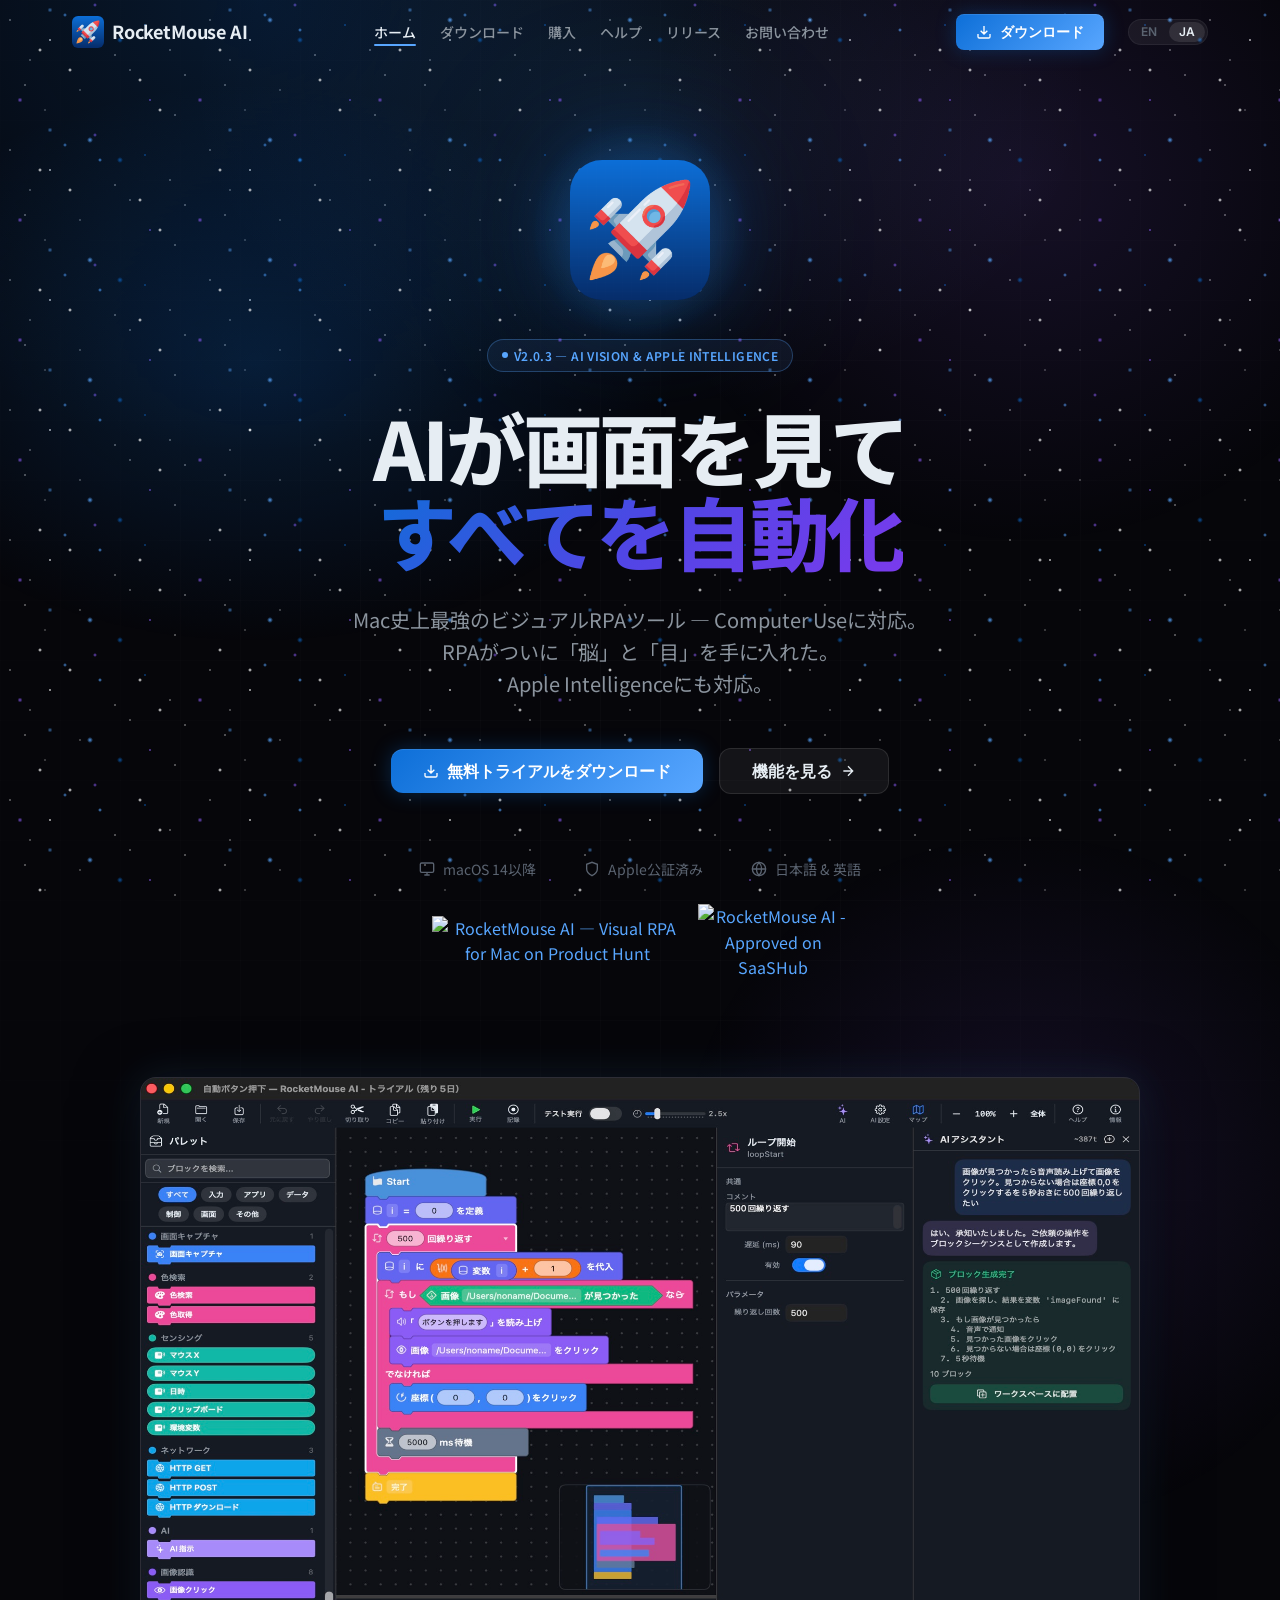
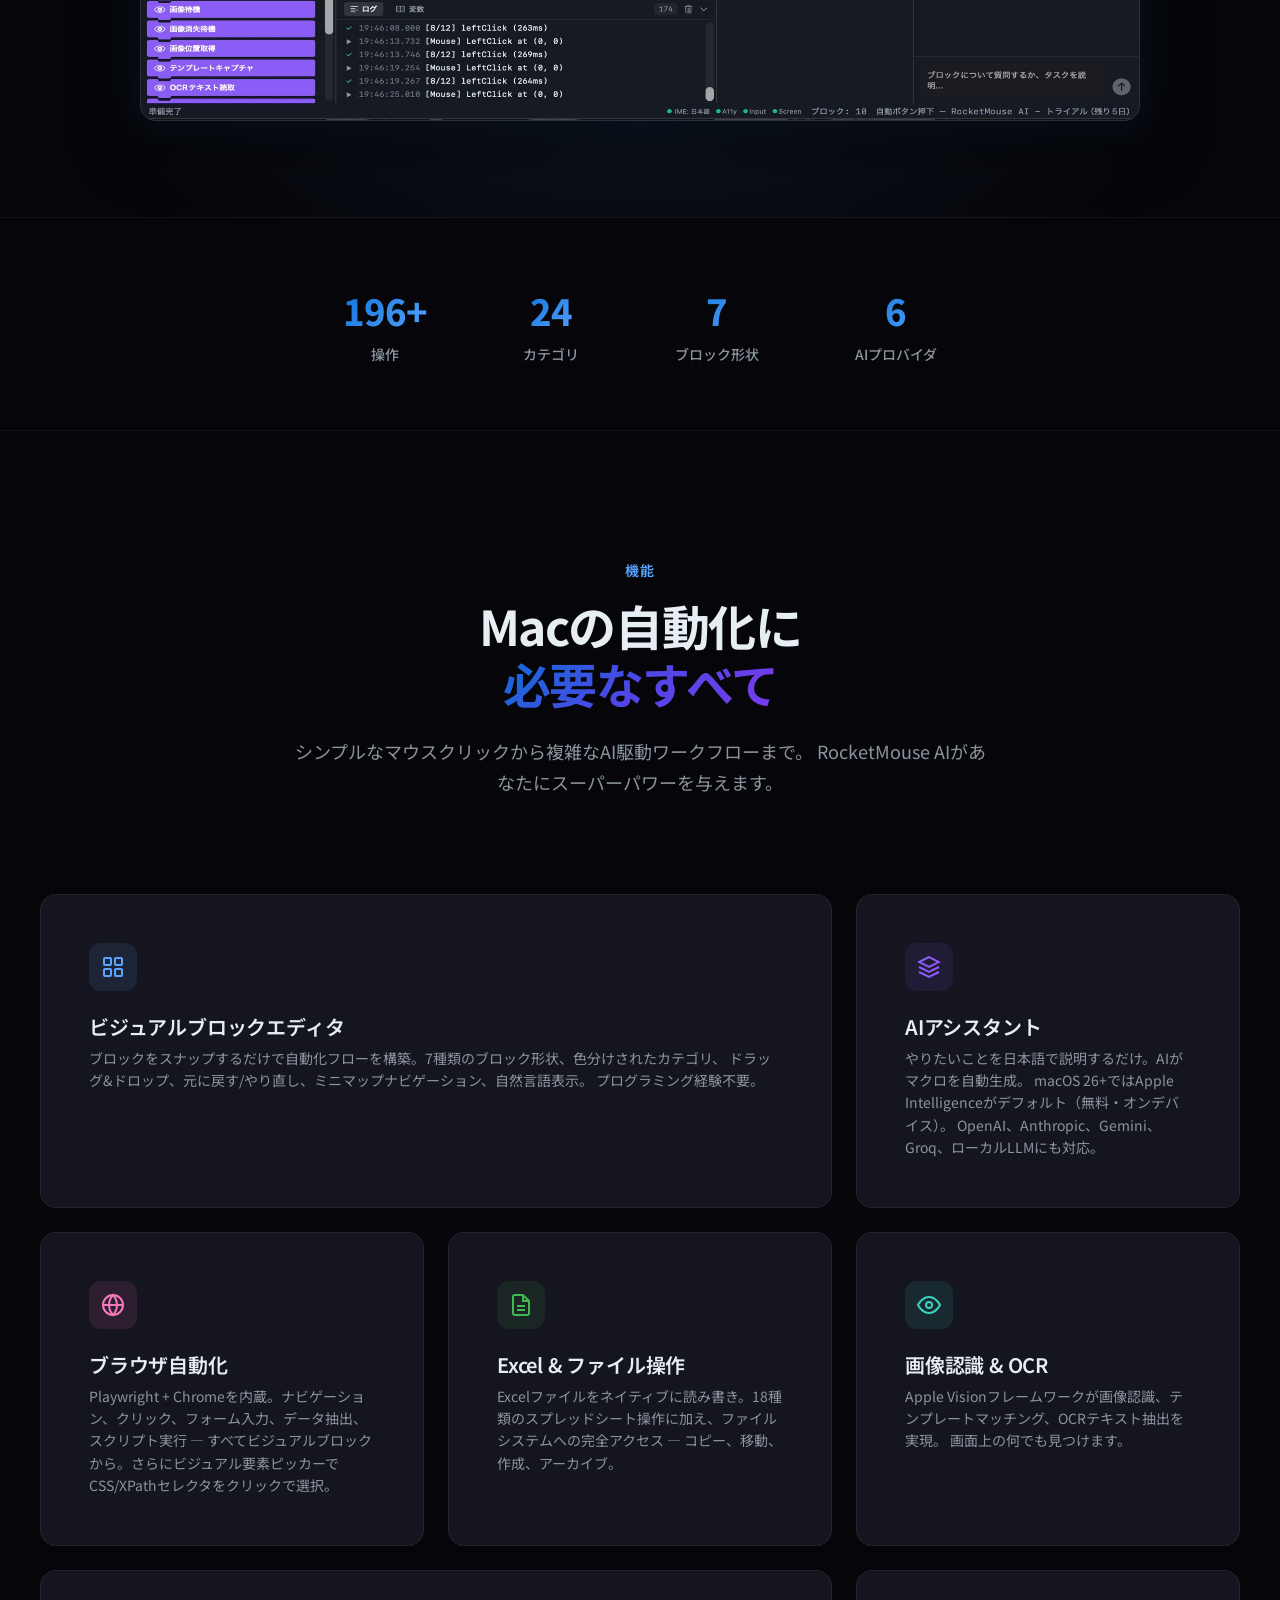
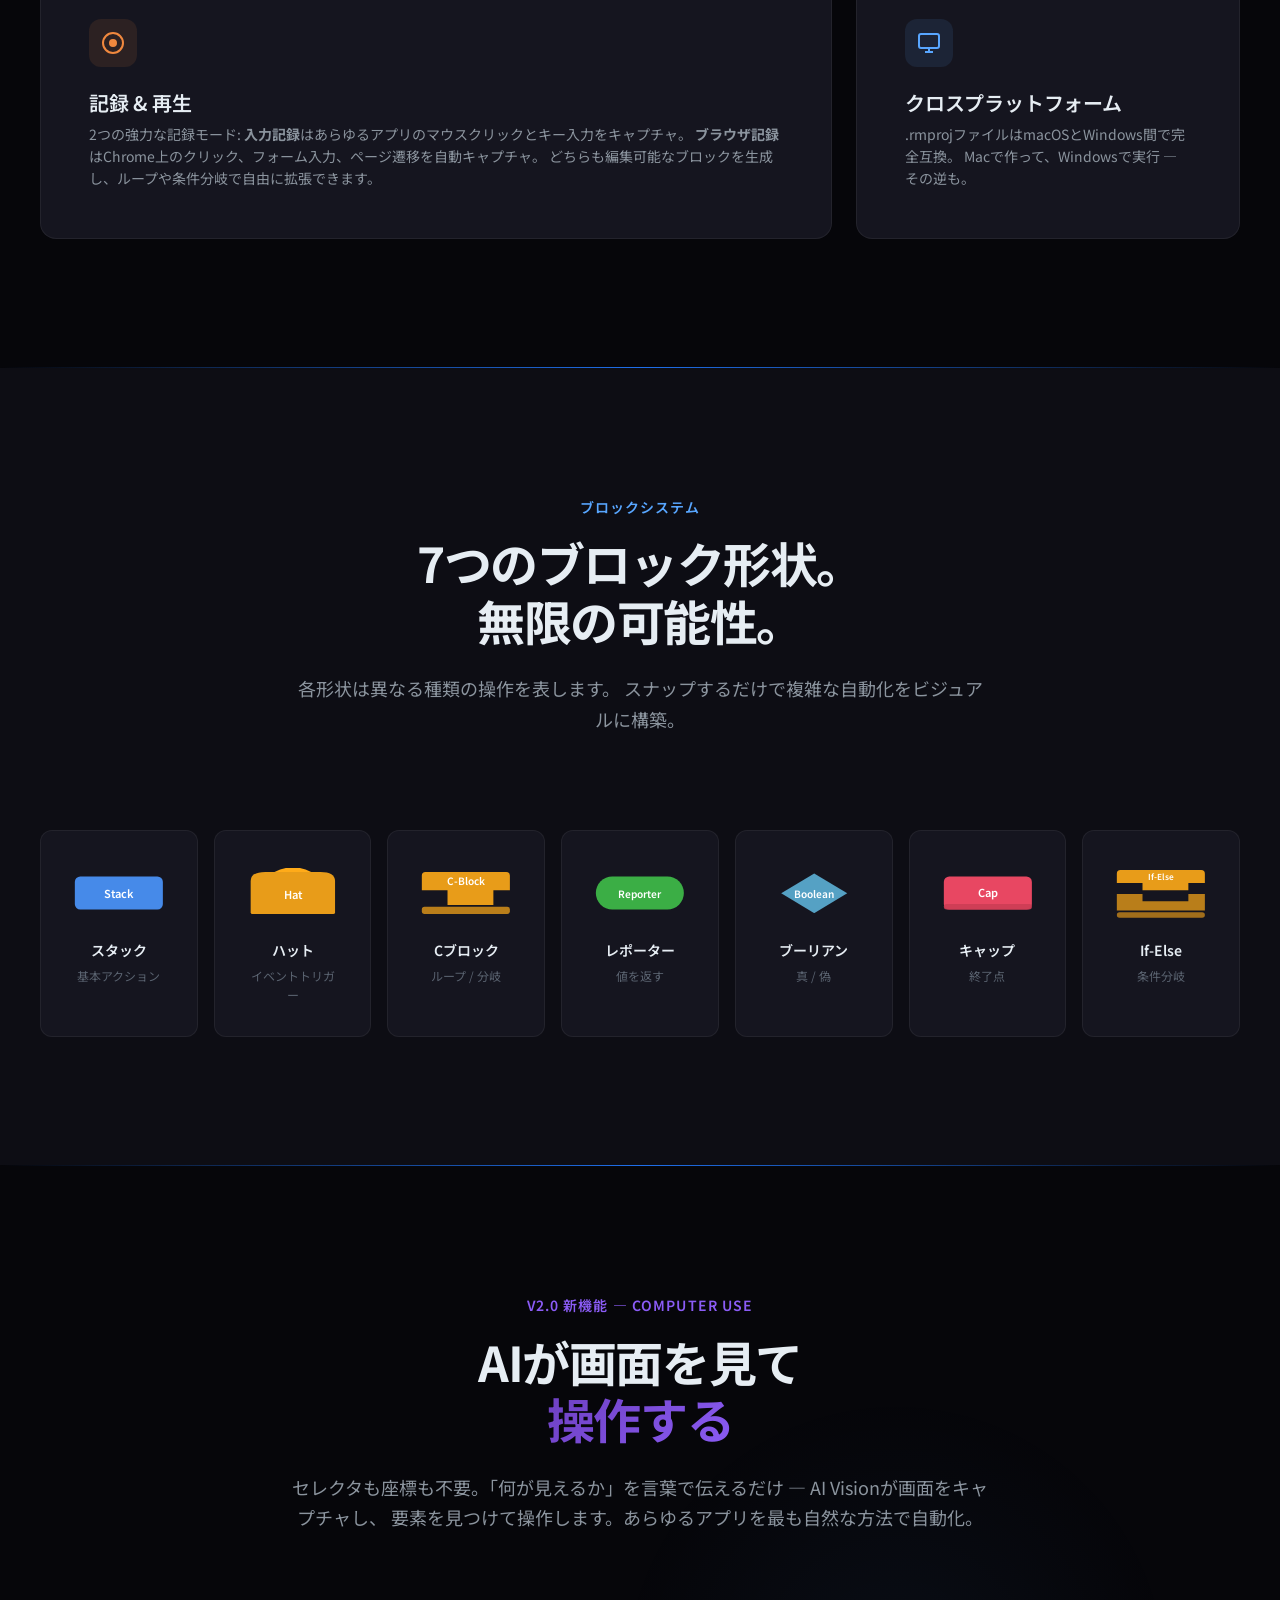
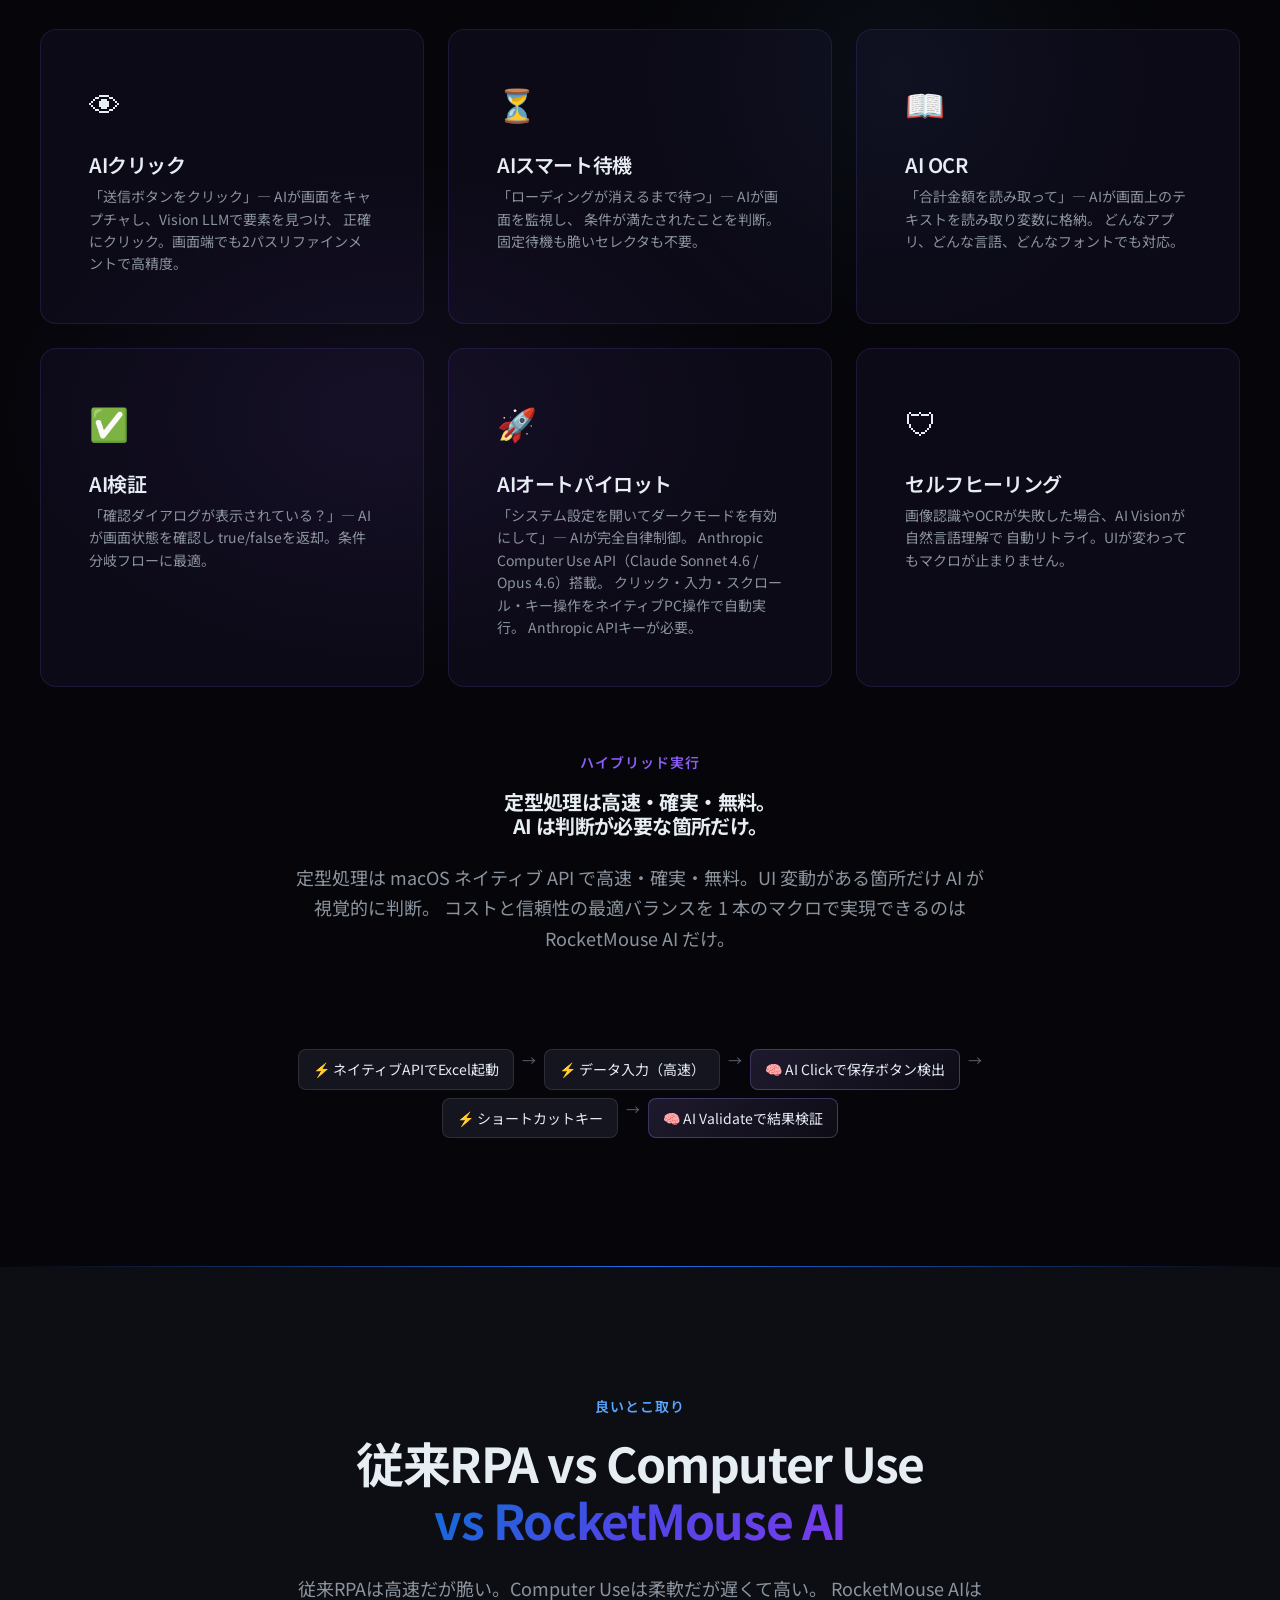
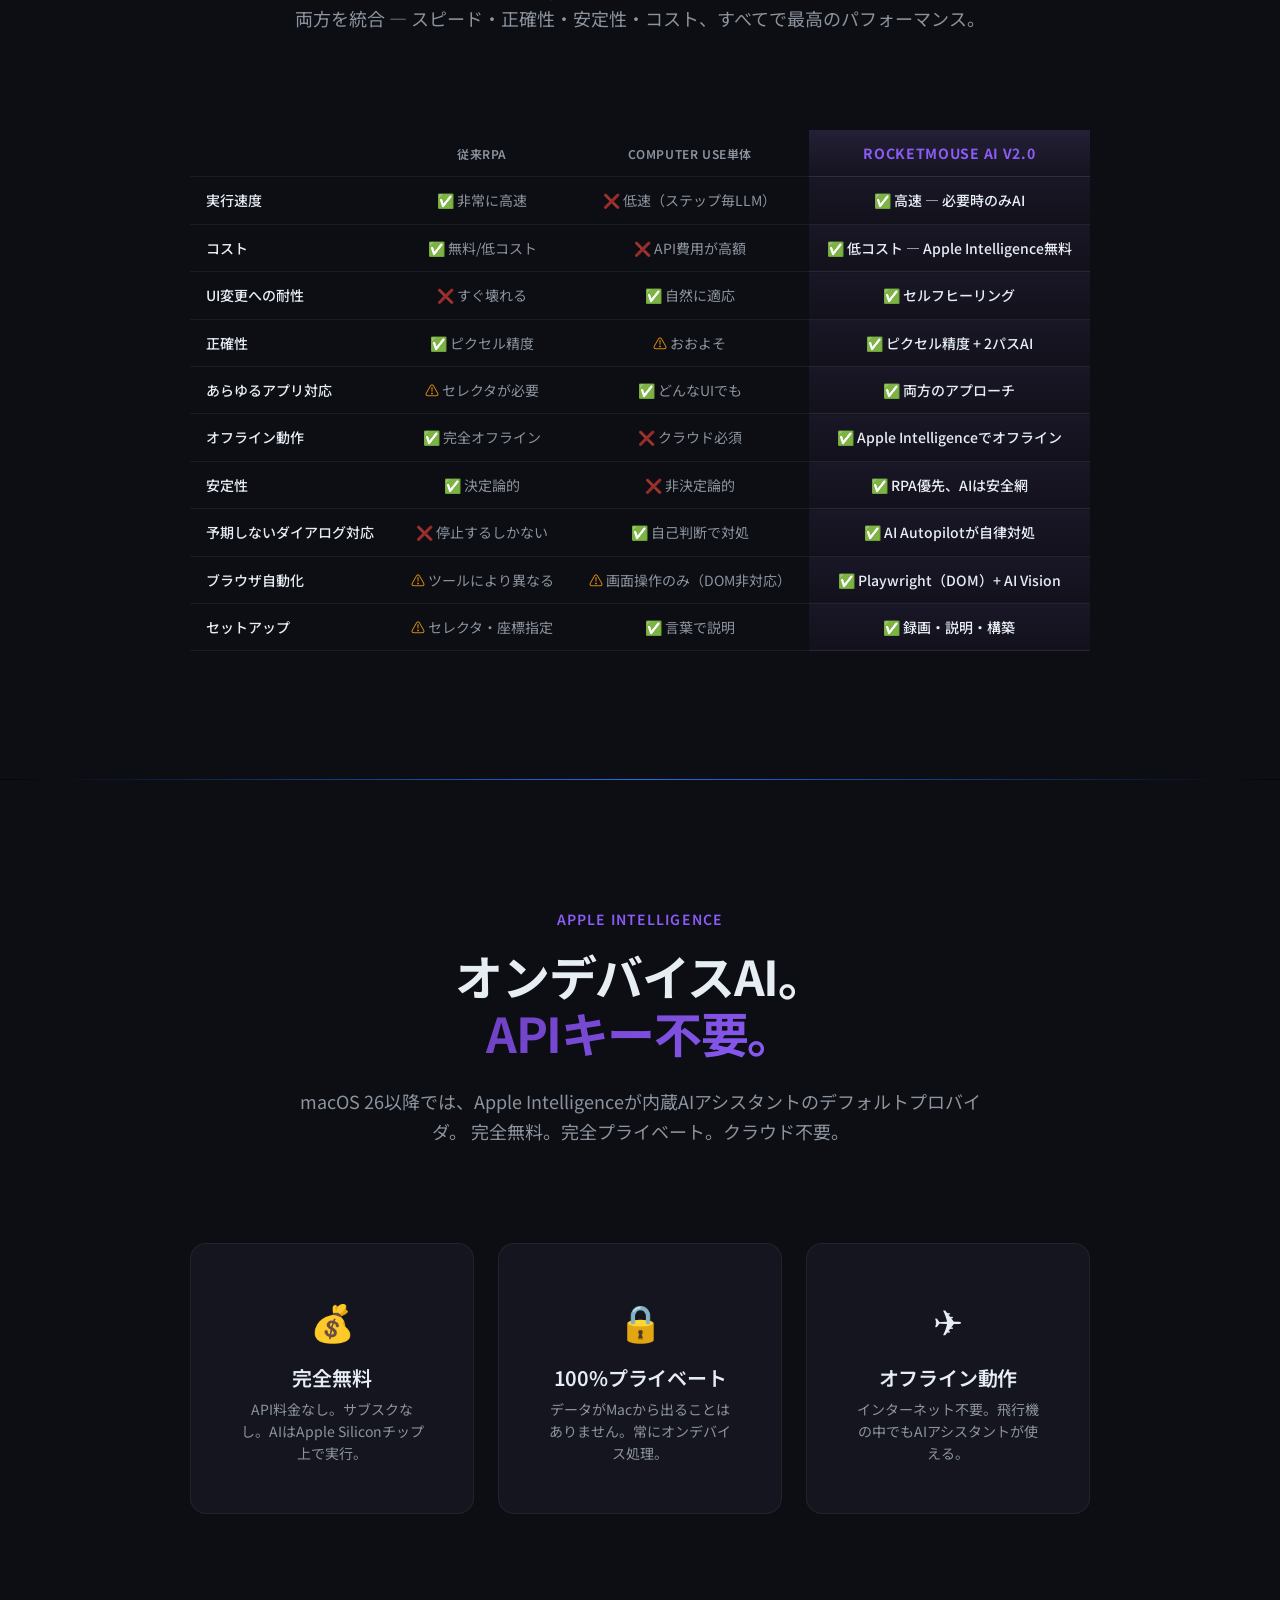
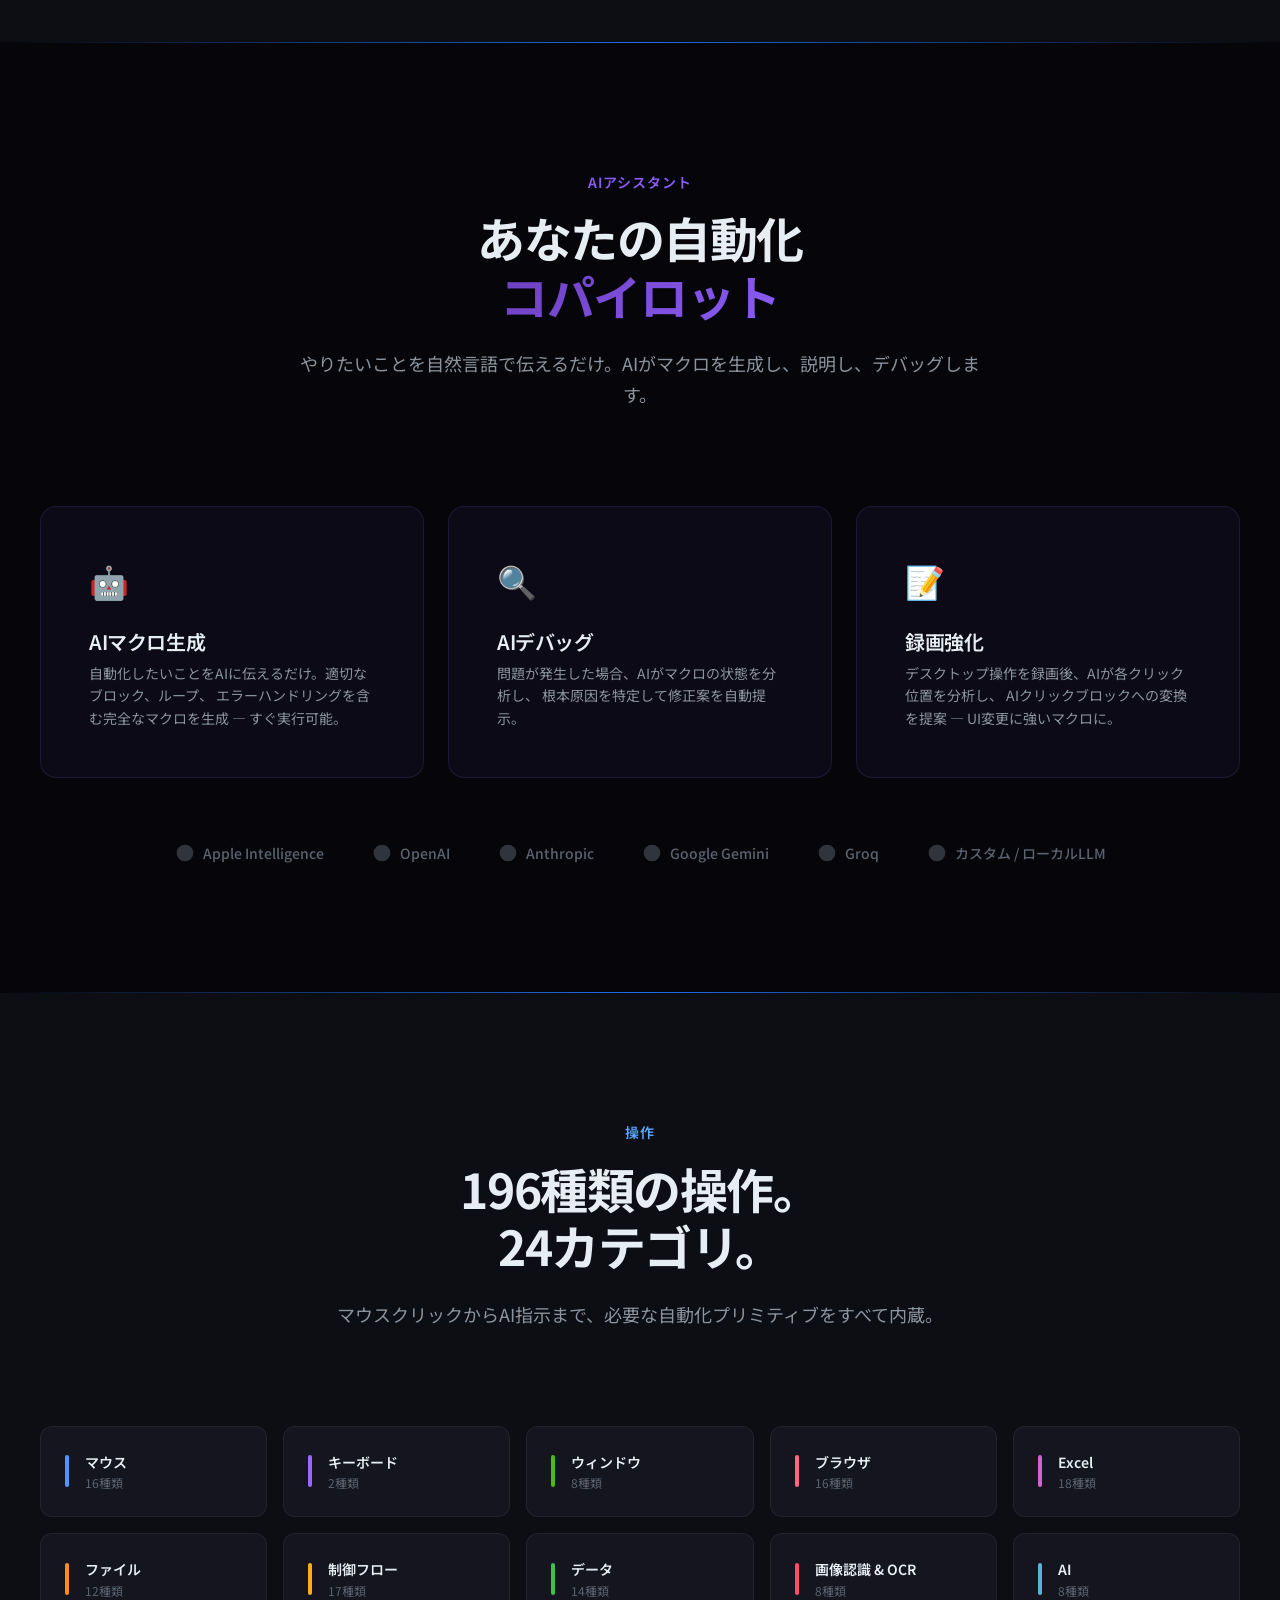
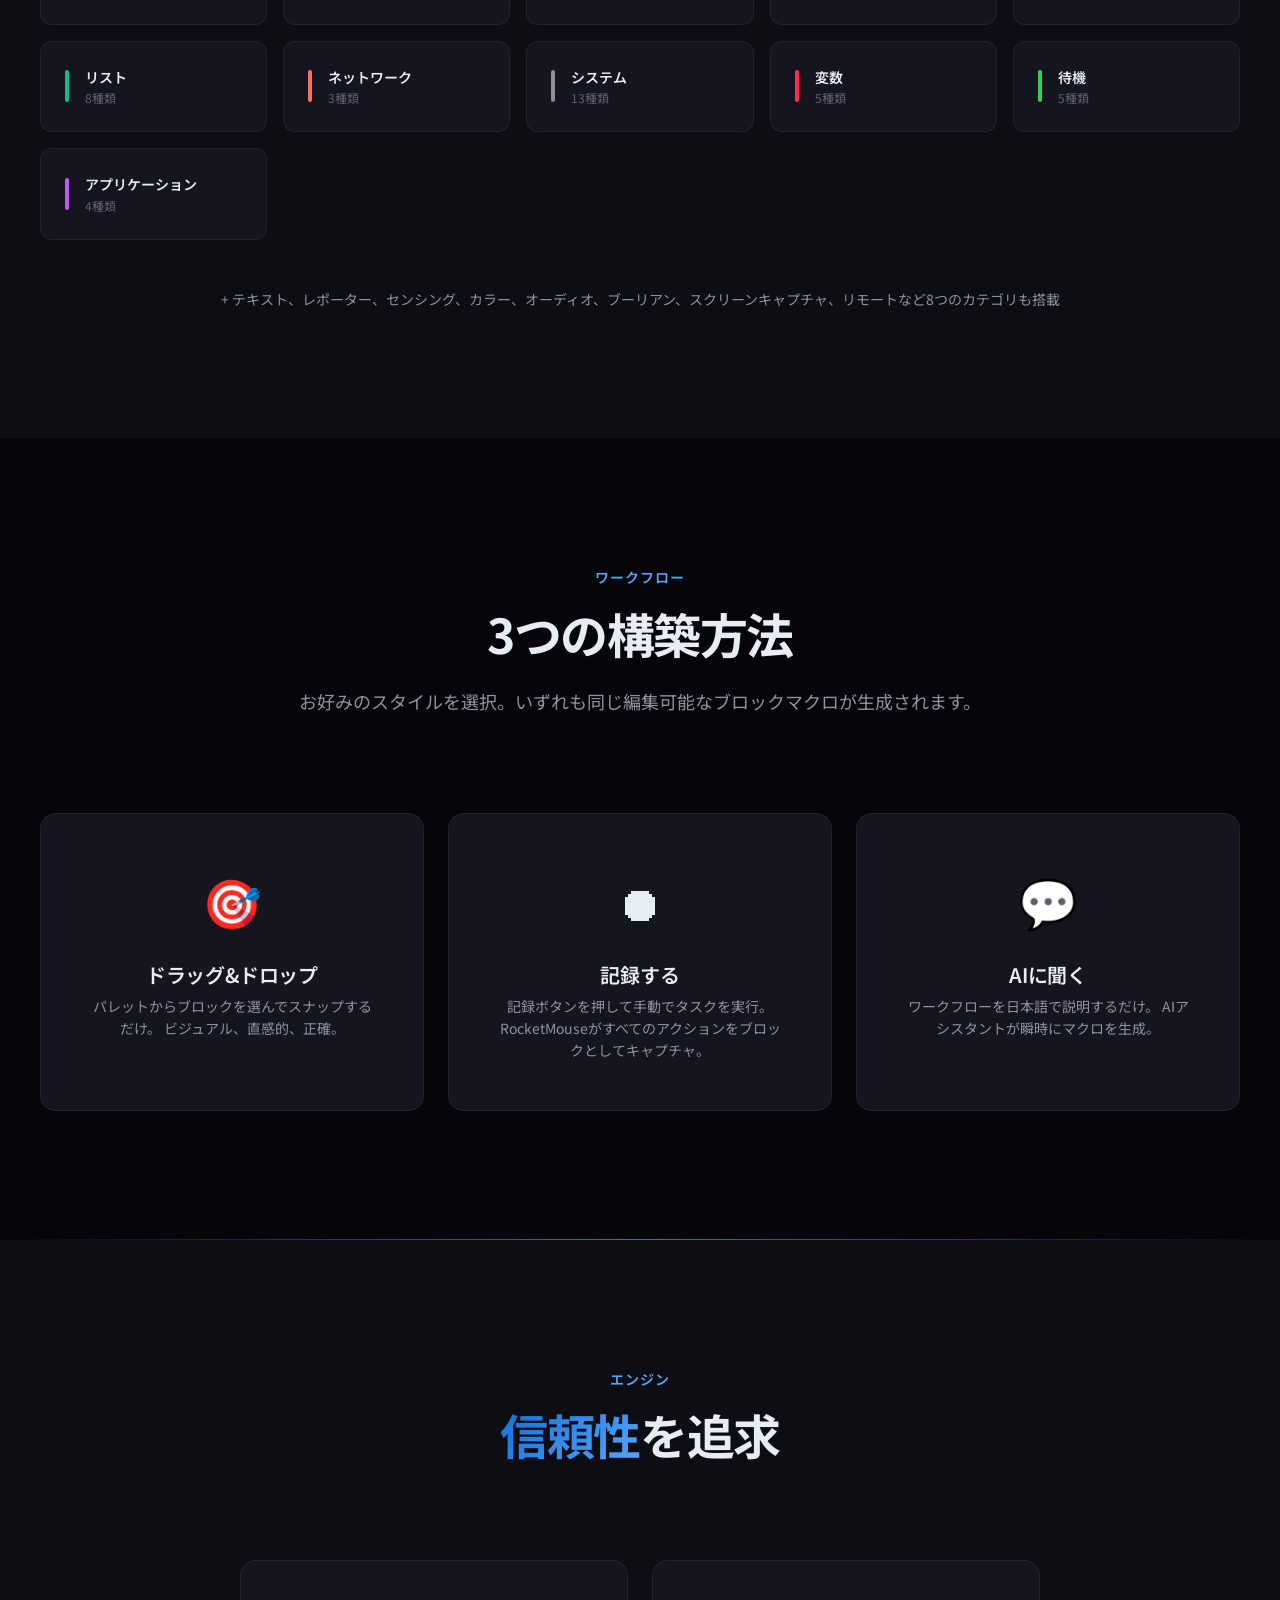
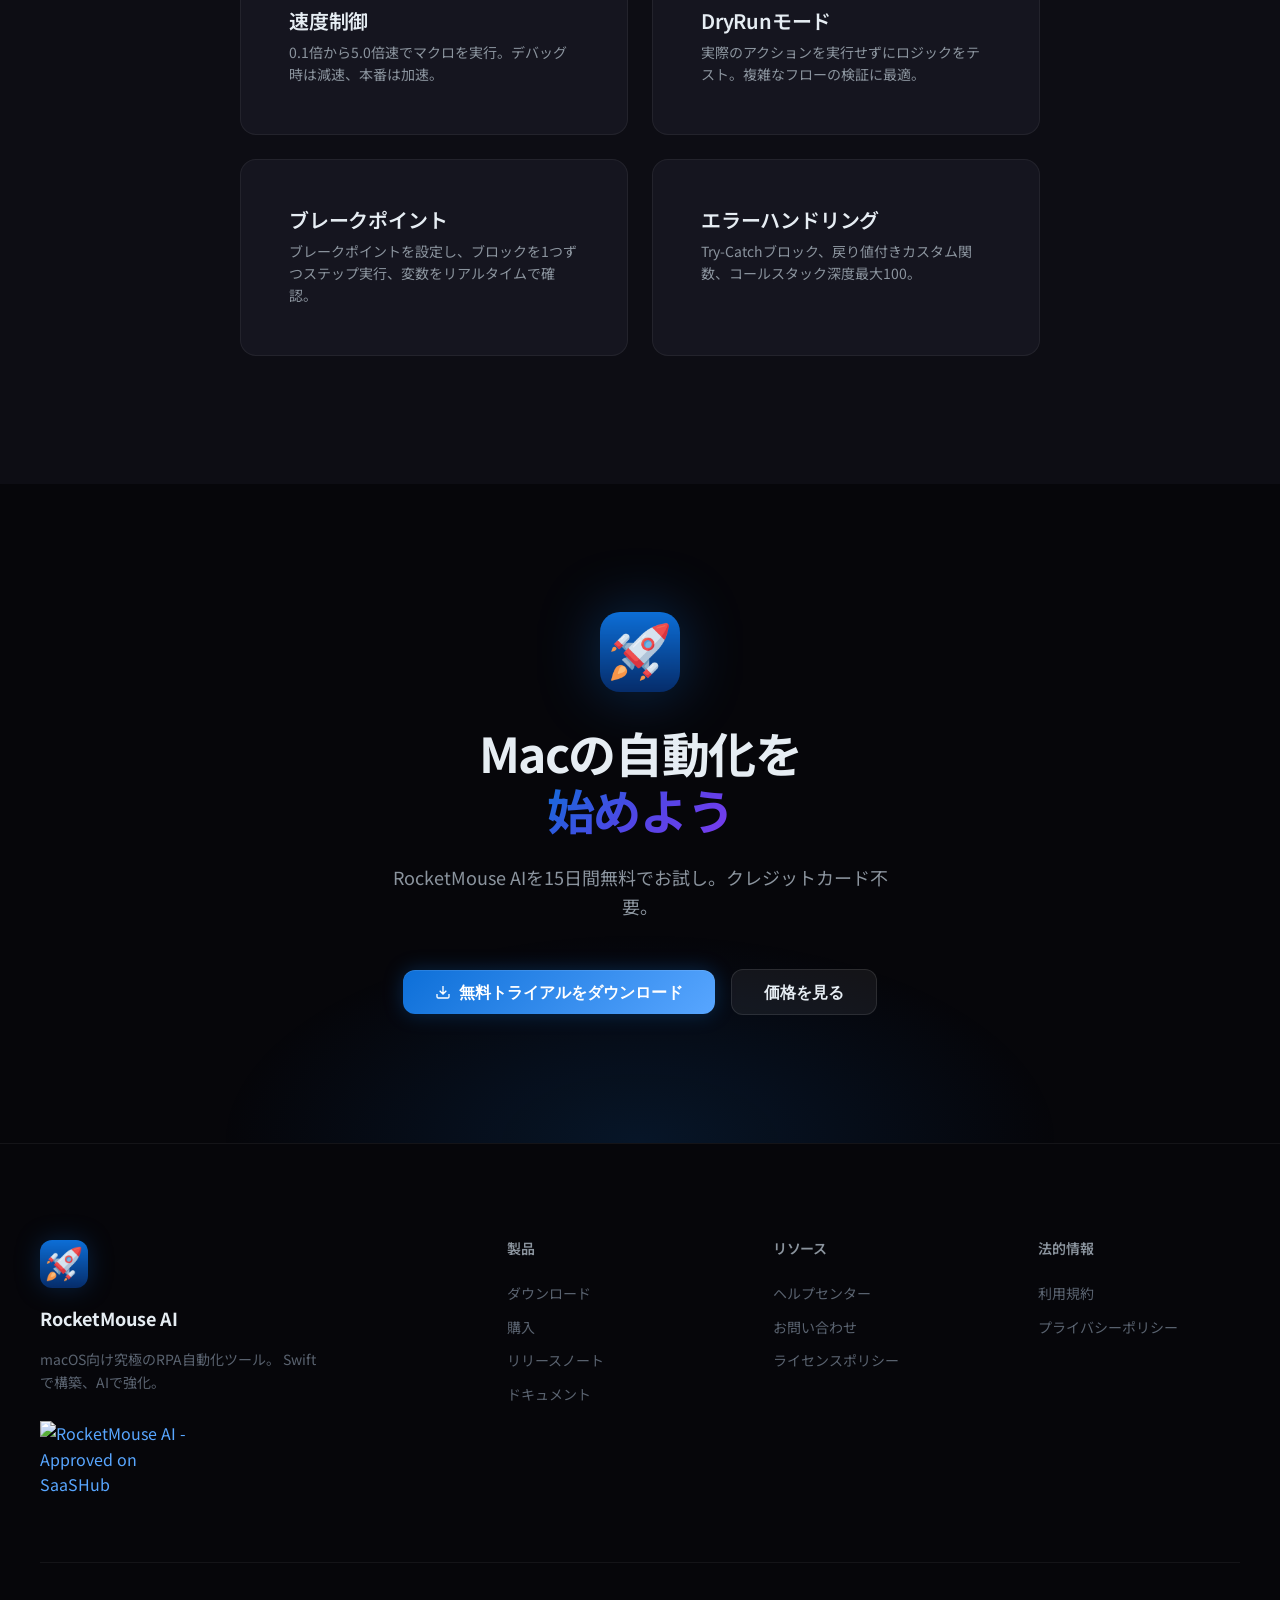
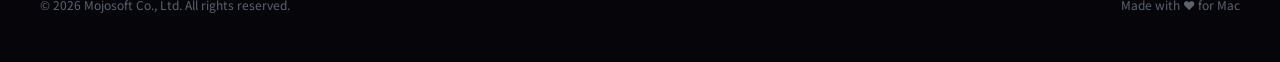
==== ja/index.html @ da30c0e3 "Add Product Hunt badge alongside SaaSHub badge (EN+JA) - Product Hunt review badge (dark theme) + Sa" ====
<!DOCTYPE html>
<html lang="ja">
<head>
  <meta charset="UTF-8">
  <meta name="viewport" content="width=device-width, initial-scale=1.0">
  <title>RocketMouse AI — Mac史上最強のRPAツール</title>
  <meta name="description" content="macOS向け最強のビジュアルRPA自動化ツール。AI Vision（Computer Use）、Apple Intelligence搭載。196種類の操作で何でも自動化。">
  <meta name="theme-color" content="#06060a">
  <link rel="canonical" href="https://mojosoftjp.github.io/rocketmouse/ja/">
  <link rel="alternate" hreflang="en" href="https://mojosoftjp.github.io/rocketmouse/">
  <link rel="alternate" hreflang="ja" href="https://mojosoftjp.github.io/rocketmouse/ja/">
  <meta property="og:title" content="RocketMouse AI — Mac史上最強のRPA自動化ツール">
  <meta property="og:description" content="Mac向け最強のビジュアルRPA自動化ツール。AI Vision（Computer Use）、Apple Intelligence搭載。196のオペレーションであらゆる作業を自動化。">
  <meta property="og:type" content="website">
  <meta property="og:url" content="https://mojosoftjp.github.io/rocketmouse/ja/">
  <meta property="og:image" content="https://mojosoftjp.github.io/rocketmouse/images/og-image.png">
  <meta property="og:site_name" content="RocketMouse AI">
  <meta property="og:locale" content="ja_JP">
  <meta name="twitter:card" content="summary_large_image">
  <meta name="twitter:title" content="RocketMouse AI — Mac史上最強のRPA自動化ツール">
  <meta name="twitter:description" content="Mac向け最強のビジュアルRPA自動化ツール。AI Vision（Computer Use）、Apple Intelligence搭載。196のオペレーションであらゆる作業を自動化。">
  <meta name="twitter:image" content="https://mojosoftjp.github.io/rocketmouse/images/og-image.png">
  <link rel="apple-touch-icon" href="../images/app-icon-256.png">
  <link rel="icon" type="image/png" href="../images/app-icon-128.png">
  <link rel="preconnect" href="https://fonts.googleapis.com">
  <link rel="preconnect" href="https://fonts.gstatic.com" crossorigin>
  <link href="https://fonts.googleapis.com/css2?family=Inter:wght@400;500;600;700;800&family=Noto+Sans+JP:wght@400;500;600;700;800&display=swap" rel="stylesheet">
  <link rel="stylesheet" href="../css/style.css">
  <style>body { font-family: 'Noto Sans JP', 'Inter', -apple-system, BlinkMacSystemFont, sans-serif; }</style>
</head>
<body>

  <!-- ========== NAVIGATION ========== -->
  <nav class="nav" role="navigation" aria-label="Main navigation">
    <div class="nav__inner">
      <a href="index.html" class="nav__brand">
        <img src="../images/app-icon-128.png" alt="RocketMouse AI" width="32" height="32">
        <span>RocketMouse AI</span>
      </a>

      <ul class="nav__links">
        <li><a href="index.html" class="active">ホーム</a></li>
        <li><a href="download.html">ダウンロード</a></li>
        <li><a href="pricing.html">購入</a></li>
        <li><a href="help.html">ヘルプ</a></li>
        <li><a href="releases.html">リリース</a></li>
        <li><a href="contact.html">お問い合わせ</a></li>
      </ul>

      <div class="nav__cta">
        <a href="download.html" class="btn btn--primary">
          <svg viewBox="0 0 24 24" fill="none" stroke="currentColor" stroke-width="2"><path d="M21 15v4a2 2 0 01-2 2H5a2 2 0 01-2-2v-4M7 10l5 5 5-5M12 15V3"/></svg>
          ダウンロード
        </a>
        <div class="lang-switch">
          <a href="../index.html" class="lang-switch__btn">EN</a>
          <a href="index.html" class="lang-switch__btn active">JA</a>
        </div>
      </div>

      <button class="nav__toggle" aria-label="メニューを開く" aria-expanded="false">
        <svg viewBox="0 0 24 24" fill="none" stroke="currentColor" stroke-width="2">
          <path d="M3 12h18M3 6h18M3 18h18"/>
        </svg>
      </button>
    </div>
  </nav>


  <!-- ========== HERO ========== -->
  <section class="hero">
    <div class="hero__bg">
      <div class="hero__grid"></div>
      <div class="hero__stars"></div>
      <div class="hero__aurora"></div>
      <div class="shooting-star shooting-star-1"></div>
      <div class="shooting-star shooting-star-2"></div>
      <div class="shooting-star shooting-star-3"></div>
      <div class="shooting-star shooting-star-4"></div>
      <div class="shooting-star shooting-star-5"></div>
      <div class="shooting-star shooting-star-6"></div>
      <div class="shooting-star shooting-star-7"></div>
      <div class="shooting-star shooting-star-8"></div>
    </div>

    <div class="hero__content">
      <!-- App Icon with glow -->
      <div class="hero-icon reveal">
        <div class="hero-icon__glow"></div>
        <img src="../images/app-icon.png" alt="RocketMouse AI" class="hero-icon__img" width="140" height="140">
      </div>

      <div class="hero__badge reveal reveal-delay-1">
        <span class="badge">
          <span class="badge__dot"></span>
          v2.0.3 — AI Vision &amp; Apple Intelligence
        </span>
      </div>

      <h1 class="hero__title reveal reveal-delay-2" style="font-size: clamp(2.6rem, 6.5vw, 5rem);">
        <span class="line">AIが画面を見て</span>
        <span class="line"><span class="text-gradient">すべてを自動化</span></span>
      </h1>

      <p class="hero__subtitle reveal reveal-delay-3" style="text-align: center;">
        Mac史上最強のビジュアルRPAツール — Computer Useに対応。<br>
        RPAがついに「脳」と「目」を手に入れた。<br>
        Apple Intelligenceにも対応。
      </p>

      <div class="hero__actions reveal reveal-delay-4">
        <a href="download.html" class="btn btn--primary btn--large">
          <svg viewBox="0 0 24 24" fill="none" stroke="currentColor" stroke-width="2"><path d="M21 15v4a2 2 0 01-2 2H5a2 2 0 01-2-2v-4M7 10l5 5 5-5M12 15V3"/></svg>
          無料トライアルをダウンロード
        </a>
        <a href="#features" class="btn btn--secondary btn--large">
          機能を見る
          <svg viewBox="0 0 24 24" fill="none" stroke="currentColor" stroke-width="2"><path d="M5 12h14M12 5l7 7-7 7"/></svg>
        </a>
      </div>

      <div class="hero__meta reveal reveal-delay-5">
        <span class="hero__meta-item">
          <svg viewBox="0 0 24 24" fill="none" stroke="currentColor" stroke-width="2"><rect x="2" y="3" width="20" height="14" rx="2"/><path d="M8 21h8M12 17v4"/></svg>
          macOS 14以降
        </span>
        <span class="hero__meta-item">
          <svg viewBox="0 0 24 24" fill="none" stroke="currentColor" stroke-width="2"><path d="M12 22s8-4 8-10V5l-8-3-8 3v7c0 6 8 10 8 10z"/></svg>
          Apple公証済み
        </span>
        <span class="hero__meta-item">
          <svg viewBox="0 0 24 24" fill="none" stroke="currentColor" stroke-width="2"><circle cx="12" cy="12" r="10"/><path d="M2 12h20M12 2a15.3 15.3 0 014 10 15.3 15.3 0 01-4 10 15.3 15.3 0 01-4-10 15.3 15.3 0 014-10z"/></svg>
          日本語 &amp; 英語
        </span>
      </div>
    </div>

    <!-- Badges -->
    <div class="reveal reveal-delay-5" style="text-align: center; margin-top: var(--space-lg); display: flex; justify-content: center; align-items: center; gap: 16px; flex-wrap: wrap;">
      <a href="https://www.producthunt.com/products/rocketmouse-ai-visual-rpa-for-mac/reviews/new?utm_source=badge-product_review&utm_medium=badge&utm_source=badge-rocketmouse&#0045;ai&#0045;visual&#0045;rpa&#0045;for&#0045;mac" target="_blank" rel="noopener"><img src="https://api.producthunt.com/widgets/embed-image/v1/product_review.svg?product_id=1187775&theme=dark" alt="RocketMouse AI — Visual RPA for Mac on Product Hunt" style="width: 250px; height: 54px;" width="250" height="54" loading="lazy"/></a>
      <a href="https://www.saashub.com/rocketmouse-ai?utm_source=badge&utm_campaign=badge&utm_content=rocketmouse-ai&badge_variant=color&badge_kind=approved" target="_blank" rel="noopener"><img src="https://cdn-b.saashub.com/img/badges/approved-color.png?v=1" alt="RocketMouse AI - Approved on SaaSHub" style="max-width:150px;" loading="lazy"/></a>
    </div>

    <!-- App Screenshot -->
    <div class="hero__window reveal-scale reveal-delay-3">
      <div class="window-frame">
        <div class="window-frame__body" style="padding: 0; overflow: hidden;">
          <img src="../images/screenshot-hero.jpg" alt="RocketMouse AI — Webスクレイピングマクロ（AI、ブラウザ、Excel、フロー制御ブロック搭載）" width="1920" height="1235" style="display: block; width: 100%; height: auto; border-radius: 0 0 12px 12px;">
        </div>
      </div>
    </div>
  </section>


  <!-- ========== STATS BAR ========== -->
  <div class="stats-bar reveal">
    <div class="stat">
      <div class="stat__number text-gradient-blue" data-count="196" data-suffix="+">0+</div>
      <div class="stat__label">操作</div>
    </div>
    <div class="stat">
      <div class="stat__number text-gradient-blue" data-count="24">0</div>
      <div class="stat__label">カテゴリ</div>
    </div>
    <div class="stat">
      <div class="stat__number text-gradient-blue" data-count="7">0</div>
      <div class="stat__label">ブロック形状</div>
    </div>
    <div class="stat">
      <div class="stat__number text-gradient-blue" data-count="6">0</div>
      <div class="stat__label">AIプロバイダ</div>
    </div>
  </div>


  <!-- ========== FEATURES ========== -->
  <section class="section" id="features">
    <div class="section__header reveal">
      <div class="section__overline">機能</div>
      <h2 class="section__title">Macの自動化に<br><span class="text-gradient">必要なすべて</span></h2>
      <p class="section__desc">
        シンプルなマウスクリックから複雑なAI駆動ワークフローまで。
        RocketMouse AIがあなたにスーパーパワーを与えます。
      </p>
    </div>

    <div class="bento-grid">
      <!-- Visual Block Editor -->
      <div class="bento-card bento-card--wide reveal">
        <div class="bento-card__icon bento-card__icon--blue">
          <svg width="24" height="24" viewBox="0 0 24 24" fill="none" stroke="currentColor" stroke-width="2"><rect x="3" y="3" width="7" height="7" rx="1"/><rect x="14" y="3" width="7" height="7" rx="1"/><rect x="3" y="14" width="7" height="7" rx="1"/><rect x="14" y="14" width="7" height="7" rx="1"/></svg>
        </div>
        <h3 class="bento-card__title">ビジュアルブロックエディタ</h3>
        <p class="bento-card__desc">
          ブロックをスナップするだけで自動化フローを構築。7種類のブロック形状、色分けされたカテゴリ、
          ドラッグ&ドロップ、元に戻す/やり直し、ミニマップナビゲーション、自然言語表示。
          プログラミング経験不要。
        </p>
      </div>

      <!-- AIアシスタント -->
      <div class="bento-card reveal reveal-delay-1">
        <div class="bento-card__icon bento-card__icon--purple">
          <svg width="24" height="24" viewBox="0 0 24 24" fill="none" stroke="currentColor" stroke-width="2"><path d="M12 2L2 7l10 5 10-5-10-5zM2 17l10 5 10-5M2 12l10 5 10-5"/></svg>
        </div>
        <h3 class="bento-card__title">AIアシスタント</h3>
        <p class="bento-card__desc">
          やりたいことを日本語で説明するだけ。AIがマクロを自動生成。
          macOS 26+ではApple Intelligenceがデフォルト（無料・オンデバイス）。
          OpenAI、Anthropic、Gemini、Groq、ローカルLLMにも対応。
        </p>
      </div>

      <!-- Browser Automation -->
      <div class="bento-card reveal reveal-delay-1">
        <div class="bento-card__icon bento-card__icon--pink">
          <svg width="24" height="24" viewBox="0 0 24 24" fill="none" stroke="currentColor" stroke-width="2"><circle cx="12" cy="12" r="10"/><path d="M2 12h20M12 2a15.3 15.3 0 014 10 15.3 15.3 0 01-4 10 15.3 15.3 0 01-4-10 15.3 15.3 0 014-10z"/></svg>
        </div>
        <h3 class="bento-card__title">ブラウザ自動化</h3>
        <p class="bento-card__desc">
          Playwright + Chromeを内蔵。ナビゲーション、クリック、フォーム入力、データ抽出、
          スクリプト実行 — すべてビジュアルブロックから。さらにビジュアル要素ピッカーでCSS/XPathセレクタをクリックで選択。
        </p>
      </div>

      <!-- Excel & Files -->
      <div class="bento-card reveal">
        <div class="bento-card__icon bento-card__icon--green">
          <svg width="24" height="24" viewBox="0 0 24 24" fill="none" stroke="currentColor" stroke-width="2"><path d="M14 2H6a2 2 0 00-2 2v16a2 2 0 002 2h12a2 2 0 002-2V8z"/><polyline points="14 2 14 8 20 8"/><line x1="16" y1="13" x2="8" y2="13"/><line x1="16" y1="17" x2="8" y2="17"/></svg>
        </div>
        <h3 class="bento-card__title">Excel &amp; ファイル操作</h3>
        <p class="bento-card__desc">
          Excelファイルをネイティブに読み書き。18種類のスプレッドシート操作に加え、ファイルシステムへの完全アクセス — コピー、移動、作成、アーカイブ。
        </p>
      </div>

      <!-- Vision & OCR -->
      <div class="bento-card reveal reveal-delay-1">
        <div class="bento-card__icon bento-card__icon--cyan">
          <svg width="24" height="24" viewBox="0 0 24 24" fill="none" stroke="currentColor" stroke-width="2"><path d="M1 12s4-8 11-8 11 8 11 8-4 8-11 8-11-8-11-8z"/><circle cx="12" cy="12" r="3"/></svg>
        </div>
        <h3 class="bento-card__title">画像認識 &amp; OCR</h3>
        <p class="bento-card__desc">
          Apple Visionフレームワークが画像認識、テンプレートマッチング、OCRテキスト抽出を実現。
          画面上の何でも見つけます。
        </p>
      </div>

      <!-- Macro Recording -->
      <div class="bento-card bento-card--wide reveal reveal-delay-2">
        <div class="bento-card__icon bento-card__icon--orange">
          <svg width="24" height="24" viewBox="0 0 24 24" fill="none" stroke="currentColor" stroke-width="2"><circle cx="12" cy="12" r="10"/><circle cx="12" cy="12" r="3" fill="currentColor"/></svg>
        </div>
        <h3 class="bento-card__title">記録 &amp; 再生</h3>
        <p class="bento-card__desc">
          2つの強力な記録モード: <strong>入力記録</strong>はあらゆるアプリのマウスクリックとキー入力をキャプチャ。
          <strong>ブラウザ記録</strong>はChrome上のクリック、フォーム入力、ページ遷移を自動キャプチャ。
          どちらも編集可能なブロックを生成し、ループや条件分岐で自由に拡張できます。
        </p>
      </div>

      <!-- Cross-Platform -->
      <div class="bento-card reveal">
        <div class="bento-card__icon bento-card__icon--blue">
          <svg width="24" height="24" viewBox="0 0 24 24" fill="none" stroke="currentColor" stroke-width="2"><rect x="2" y="3" width="20" height="14" rx="2"/><path d="M8 21h8M12 17v4"/></svg>
        </div>
        <h3 class="bento-card__title">クロスプラットフォーム</h3>
        <p class="bento-card__desc">
          .rmprojファイルはmacOSとWindows間で完全互換。
          Macで作って、Windowsで実行 — その逆も。
        </p>
      </div>
    </div>
  </section>


  <hr class="glow-line">


  <!-- ========== BLOCK SHAPES ========== -->
  <section class="section section--alt">
    <div class="section__header reveal">
      <div class="section__overline">ブロックシステム</div>
      <h2 class="section__title">7つのブロック形状。<br>無限の可能性。</h2>
      <p class="section__desc">
        各形状は異なる種類の操作を表します。
        スナップするだけで複雑な自動化をビジュアルに構築。
      </p>
    </div>

    <div class="shapes-showcase">
      <div class="shape-item reveal">
        <div class="shape-item__visual">
          <svg width="100" height="40" viewBox="0 0 100 40">
            <rect x="2" y="2" width="96" height="36" rx="6" fill="#4C97FF" opacity="0.9"/>
            <text x="50" y="25" text-anchor="middle" fill="white" font-size="12" font-weight="600">Stack</text>
          </svg>
        </div>
        <div class="shape-item__name">スタック</div>
        <div class="shape-item__desc">基本アクション</div>
      </div>

      <div class="shape-item reveal reveal-delay-1">
        <div class="shape-item__visual">
          <svg width="100" height="50" viewBox="0 0 100 50">
            <path d="M20 2 L80 2 Q96 2 96 12 L96 46 Q96 48 94 48 L6 48 Q4 48 4 46 L4 12 Q4 2 20 2 Z" fill="#FFAB19" opacity="0.9"/>
            <path d="M30 2 Q50 -8 70 2" fill="#FFAB19" stroke="none"/>
            <text x="50" y="32" text-anchor="middle" fill="white" font-size="12" font-weight="600">Hat</text>
          </svg>
        </div>
        <div class="shape-item__name">ハット</div>
        <div class="shape-item__desc">イベントトリガー</div>
      </div>

      <div class="shape-item reveal reveal-delay-2">
        <div class="shape-item__visual">
          <svg width="100" height="50" viewBox="0 0 100 50">
            <path d="M2 6 Q2 2 6 2 L94 2 Q98 2 98 6 L98 22 L80 22 L80 38 L30 38 L30 22 L2 22 Z" fill="#FFAB19" opacity="0.9"/>
            <rect x="2" y="40" width="96" height="8" rx="3" fill="#FFAB19" opacity="0.7"/>
            <text x="50" y="16" text-anchor="middle" fill="white" font-size="11" font-weight="600">C-Block</text>
          </svg>
        </div>
        <div class="shape-item__name">Cブロック</div>
        <div class="shape-item__desc">ループ / 分岐</div>
      </div>

      <div class="shape-item reveal reveal-delay-3">
        <div class="shape-item__visual">
          <svg width="100" height="40" viewBox="0 0 100 40">
            <rect x="2" y="2" width="96" height="36" rx="18" fill="#40BF4A" opacity="0.9"/>
            <text x="50" y="25" text-anchor="middle" fill="white" font-size="11" font-weight="600">Reporter</text>
          </svg>
        </div>
        <div class="shape-item__name">レポーター</div>
        <div class="shape-item__desc">値を返す</div>
      </div>

      <div class="shape-item reveal reveal-delay-4">
        <div class="shape-item__visual">
          <svg width="100" height="40" viewBox="0 0 100 40">
            <polygon points="20,20 50,2 80,20 50,38" fill="#5CB1D6" opacity="0.9" transform="scale(1.2) translate(-8, -3)"/>
            <text x="50" y="25" text-anchor="middle" fill="white" font-size="11" font-weight="600">Boolean</text>
          </svg>
        </div>
        <div class="shape-item__name">ブーリアン</div>
        <div class="shape-item__desc">真 / 偽</div>
      </div>

      <div class="shape-item reveal reveal-delay-5">
        <div class="shape-item__visual">
          <svg width="100" height="40" viewBox="0 0 100 40">
            <rect x="2" y="2" width="96" height="36" rx="6" fill="#FF4D6A" opacity="0.9"/>
            <rect x="2" y="32" width="96" height="6" rx="3" fill="#CC3D55" opacity="0.9"/>
            <text x="50" y="24" text-anchor="middle" fill="white" font-size="12" font-weight="600">Cap</text>
          </svg>
        </div>
        <div class="shape-item__name">キャップ</div>
        <div class="shape-item__desc">終了点</div>
      </div>

      <div class="shape-item reveal reveal-delay-5">
        <div class="shape-item__visual">
          <svg width="100" height="55" viewBox="0 0 100 55">
            <path d="M2 6 Q2 2 6 2 L94 2 Q98 2 98 6 L98 16 L80 16 L80 24 L30 24 L30 16 L2 16 Z" fill="#FFAB19" opacity="0.9"/>
            <path d="M2 28 L30 28 L30 36 L80 36 L80 28 L98 28 L98 46 L2 46 Z" fill="#FFAB19" opacity="0.7"/>
            <rect x="2" y="48" width="96" height="6" rx="3" fill="#FFAB19" opacity="0.6"/>
            <text x="50" y="13" text-anchor="middle" fill="white" font-size="9" font-weight="600">If-Else</text>
          </svg>
        </div>
        <div class="shape-item__name">If-Else</div>
        <div class="shape-item__desc">条件分岐</div>
      </div>
    </div>
  </section>


  <hr class="glow-line">


  <!-- ========== AI VISION (Computer Use) — NEW v2.0 ========== -->
  <section class="section ai-section">
    <div class="section__header reveal">
      <div class="section__overline" style="color: var(--accent-purple);">v2.0 新機能 — Computer Use</div>
      <h2 class="section__title">AIが画面を見て<br><span class="text-gradient-purple">操作する</span></h2>
      <p class="section__desc">
        セレクタも座標も不要。「何が見えるか」を言葉で伝えるだけ — AI Visionが画面をキャプチャし、
        要素を見つけて操作します。あらゆるアプリを最も自然な方法で自動化。
      </p>
    </div>

    <div class="ai-features">
      <div class="ai-card reveal">
        <div class="ai-card__icon">&#x1F441;</div>
        <h3 class="ai-card__title">AIクリック</h3>
        <p class="ai-card__desc">
          「送信ボタンをクリック」— AIが画面をキャプチャし、Vision LLMで要素を見つけ、
          正確にクリック。画面端でも2パスリファインメントで高精度。
        </p>
      </div>

      <div class="ai-card reveal reveal-delay-1">
        <div class="ai-card__icon">&#x23F3;</div>
        <h3 class="ai-card__title">AIスマート待機</h3>
        <p class="ai-card__desc">
          「ローディングが消えるまで待つ」— AIが画面を監視し、
          条件が満たされたことを判断。固定待機も脆いセレクタも不要。
        </p>
      </div>

      <div class="ai-card reveal reveal-delay-2">
        <div class="ai-card__icon">&#x1F4D6;</div>
        <h3 class="ai-card__title">AI OCR</h3>
        <p class="ai-card__desc">
          「合計金額を読み取って」— AIが画面上のテキストを読み取り変数に格納。
          どんなアプリ、どんな言語、どんなフォントでも対応。
        </p>
      </div>

      <div class="ai-card reveal">
        <div class="ai-card__icon">&#x2705;</div>
        <h3 class="ai-card__title">AI検証</h3>
        <p class="ai-card__desc">
          「確認ダイアログが表示されている？」— AIが画面状態を確認し
          true/falseを返却。条件分岐フローに最適。
        </p>
      </div>

      <div class="ai-card reveal reveal-delay-1">
        <div class="ai-card__icon">&#x1F680;</div>
        <h3 class="ai-card__title">AIオートパイロット</h3>
        <p class="ai-card__desc">
          「システム設定を開いてダークモードを有効にして」— AIが完全自律制御。
          Anthropic Computer Use API（Claude Sonnet 4.6 / Opus 4.6）搭載。
          クリック・入力・スクロール・キー操作をネイティブPC操作で自動実行。
          Anthropic APIキーが必要。
        </p>
      </div>

      <div class="ai-card reveal reveal-delay-2">
        <div class="ai-card__icon">&#x1F6E1;</div>
        <h3 class="ai-card__title">セルフヒーリング</h3>
        <p class="ai-card__desc">
          画像認識やOCRが失敗した場合、AI Visionが自然言語理解で
          自動リトライ。UIが変わってもマクロが止まりません。
        </p>
      </div>
    </div>

    <!-- Hybrid Workflow Example -->
    <div class="section__header reveal" style="margin-top: var(--space-3xl);">
      <div class="section__overline" style="color: var(--accent-purple);">ハイブリッド実行</div>
      <h2 class="section__title" style="font-size: var(--text-xl);">定型処理は高速・確実・無料。<br>AI は判断が必要な箇所だけ。</h2>
      <p class="section__desc" style="max-width: 700px; margin: var(--space-lg) auto 0;">
        定型処理は macOS ネイティブ API で高速・確実・無料。UI 変動がある箇所だけ AI が視覚的に判断。
        コストと信頼性の最適バランスを 1 本のマクロで実現できるのは RocketMouse AI だけ。
      </p>
    </div>

    <div class="reveal" style="max-width: 700px; margin: var(--space-xl) auto 0; display: flex; flex-wrap: wrap; gap: 8px; justify-content: center; font-size: var(--text-sm);">
      <span style="background: var(--bg-card); border: 1px solid var(--border-default); border-radius: 8px; padding: 8px 14px;">&#x26A1; ネイティブAPIでExcel起動</span>
      <span style="color: var(--text-tertiary);">&rarr;</span>
      <span style="background: var(--bg-card); border: 1px solid var(--border-default); border-radius: 8px; padding: 8px 14px;">&#x26A1; データ入力（高速）</span>
      <span style="color: var(--text-tertiary);">&rarr;</span>
      <span style="background: linear-gradient(135deg, rgba(167,139,250,0.15), rgba(167,139,250,0.05)); border: 1px solid rgba(167,139,250,0.3); border-radius: 8px; padding: 8px 14px;">&#x1F9E0; AI Clickで保存ボタン検出</span>
      <span style="color: var(--text-tertiary);">&rarr;</span>
      <span style="background: var(--bg-card); border: 1px solid var(--border-default); border-radius: 8px; padding: 8px 14px;">&#x26A1; ショートカットキー</span>
      <span style="color: var(--text-tertiary);">&rarr;</span>
      <span style="background: linear-gradient(135deg, rgba(167,139,250,0.15), rgba(167,139,250,0.05)); border: 1px solid rgba(167,139,250,0.3); border-radius: 8px; padding: 8px 14px;">&#x1F9E0; AI Validateで結果検証</span>
    </div>
  </section>


  <hr class="glow-line">


  <!-- ========== COMPARISON: RPA vs Computer Use vs RocketMouse ========== -->
  <section class="section section--alt">
    <div class="section__header reveal">
      <div class="section__overline">良いとこ取り</div>
      <h2 class="section__title">従来RPA vs Computer Use<br><span class="text-gradient">vs RocketMouse AI</span></h2>
      <p class="section__desc">
        従来RPAは高速だが脆い。Computer Useは柔軟だが遅くて高い。
        RocketMouse AIは両方を統合 — スピード・正確性・安定性・コスト、すべてで最高のパフォーマンス。
      </p>
    </div>

    <div class="comparison-table-wrapper">
    <table class="comparison-table reveal">
      <thead>
        <tr>
          <th></th>
          <th>従来RPA</th>
          <th>Computer Use単体</th>
          <th class="highlight-col-header">RocketMouse AI v2.0</th>
        </tr>
      </thead>
      <tbody>
        <tr>
          <td>実行速度</td>
          <td><span class="check">&#x2705;</span> 非常に高速</td>
          <td><span class="cross">&#x274C;</span> 低速（ステップ毎LLM）</td>
          <td class="highlight-col"><span class="check">&#x2705;</span> 高速 — 必要時のみAI</td>
        </tr>
        <tr>
          <td>コスト</td>
          <td><span class="check">&#x2705;</span> 無料/低コスト</td>
          <td><span class="cross">&#x274C;</span> API費用が高額</td>
          <td class="highlight-col"><span class="check">&#x2705;</span> 低コスト — Apple Intelligence無料</td>
        </tr>
        <tr>
          <td>UI変更への耐性</td>
          <td><span class="cross">&#x274C;</span> すぐ壊れる</td>
          <td><span class="check">&#x2705;</span> 自然に適応</td>
          <td class="highlight-col"><span class="check">&#x2705;</span> セルフヒーリング</td>
        </tr>
        <tr>
          <td>正確性</td>
          <td><span class="check">&#x2705;</span> ピクセル精度</td>
          <td><span class="partial">&#x26A0;</span> おおよそ</td>
          <td class="highlight-col"><span class="check">&#x2705;</span> ピクセル精度 + 2パスAI</td>
        </tr>
        <tr>
          <td>あらゆるアプリ対応</td>
          <td><span class="partial">&#x26A0;</span> セレクタが必要</td>
          <td><span class="check">&#x2705;</span> どんなUIでも</td>
          <td class="highlight-col"><span class="check">&#x2705;</span> 両方のアプローチ</td>
        </tr>
        <tr>
          <td>オフライン動作</td>
          <td><span class="check">&#x2705;</span> 完全オフライン</td>
          <td><span class="cross">&#x274C;</span> クラウド必須</td>
          <td class="highlight-col"><span class="check">&#x2705;</span> Apple Intelligenceでオフライン</td>
        </tr>
        <tr>
          <td>安定性</td>
          <td><span class="check">&#x2705;</span> 決定論的</td>
          <td><span class="cross">&#x274C;</span> 非決定論的</td>
          <td class="highlight-col"><span class="check">&#x2705;</span> RPA優先、AIは安全網</td>
        </tr>
        <tr>
          <td>予期しないダイアログ対応</td>
          <td><span class="cross">&#x274C;</span> 停止するしかない</td>
          <td><span class="check">&#x2705;</span> 自己判断で対処</td>
          <td class="highlight-col"><span class="check">&#x2705;</span> AI Autopilotが自律対処</td>
        </tr>
        <tr>
          <td>ブラウザ自動化</td>
          <td><span class="partial">&#x26A0;</span> ツールにより異なる</td>
          <td><span class="partial">&#x26A0;</span> 画面操作のみ（DOM非対応）</td>
          <td class="highlight-col"><span class="check">&#x2705;</span> Playwright（DOM）+ AI Vision</td>
        </tr>
        <tr>
          <td>セットアップ</td>
          <td><span class="partial">&#x26A0;</span> セレクタ・座標指定</td>
          <td><span class="check">&#x2705;</span> 言葉で説明</td>
          <td class="highlight-col"><span class="check">&#x2705;</span> 録画・説明・構築</td>
        </tr>
      </tbody>
    </table>
    </div>
  </section>


  <hr class="glow-line">


  <!-- ========== APPLE INTELLIGENCE ========== -->
  <section class="section section--alt">
    <div class="section__header reveal">
      <div class="section__overline" style="color: var(--accent-purple);">Apple Intelligence</div>
      <h2 class="section__title">オンデバイスAI。<br><span class="text-gradient-purple">APIキー不要。</span></h2>
      <p class="section__desc">
        macOS 26以降では、Apple Intelligenceが内蔵AIアシスタントのデフォルトプロバイダ。
        完全無料。完全プライベート。クラウド不要。
      </p>
    </div>

    <div class="bento-grid" style="grid-template-columns: repeat(3, 1fr); max-width: 900px; margin: 0 auto;">
      <div class="bento-card reveal" style="text-align: center;">
        <div style="font-size: 36px; margin-bottom: var(--space-md);">&#x1F4B0;</div>
        <h3 class="bento-card__title">完全無料</h3>
        <p class="bento-card__desc">API料金なし。サブスクなし。AIはApple Siliconチップ上で実行。</p>
      </div>
      <div class="bento-card reveal reveal-delay-1" style="text-align: center;">
        <div style="font-size: 36px; margin-bottom: var(--space-md);">&#x1F512;</div>
        <h3 class="bento-card__title">100%プライベート</h3>
        <p class="bento-card__desc">データがMacから出ることはありません。常にオンデバイス処理。</p>
      </div>
      <div class="bento-card reveal reveal-delay-2" style="text-align: center;">
        <div style="font-size: 36px; margin-bottom: var(--space-md);">&#x2708;</div>
        <h3 class="bento-card__title">オフライン動作</h3>
        <p class="bento-card__desc">インターネット不要。飛行機の中でもAIアシスタントが使える。</p>
      </div>
    </div>
  </section>


  <hr class="glow-line">


  <!-- ========== AI ASSISTANT + PROVIDERS ========== -->
  <section class="section">
    <div class="section__header reveal">
      <div class="section__overline" style="color: var(--accent-purple);">AIアシスタント</div>
      <h2 class="section__title">あなたの自動化<br><span class="text-gradient-purple">コパイロット</span></h2>
      <p class="section__desc">
        やりたいことを自然言語で伝えるだけ。AIがマクロを生成し、説明し、デバッグします。
      </p>
    </div>

    <div class="ai-features">
      <div class="ai-card reveal">
        <div class="ai-card__icon">&#x1F916;</div>
        <h3 class="ai-card__title">AIマクロ生成</h3>
        <p class="ai-card__desc">
          自動化したいことをAIに伝えるだけ。適切なブロック、ループ、
          エラーハンドリングを含む完全なマクロを生成 — すぐ実行可能。
        </p>
      </div>

      <div class="ai-card reveal reveal-delay-1">
        <div class="ai-card__icon">&#x1F50D;</div>
        <h3 class="ai-card__title">AIデバッグ</h3>
        <p class="ai-card__desc">
          問題が発生した場合、AIがマクロの状態を分析し、
          根本原因を特定して修正案を自動提示。
        </p>
      </div>

      <div class="ai-card reveal reveal-delay-2">
        <div class="ai-card__icon">&#x1F4DD;</div>
        <h3 class="ai-card__title">録画強化</h3>
        <p class="ai-card__desc">
          デスクトップ操作を録画後、AIが各クリック位置を分析し、
          AIクリックブロックへの変換を提案 — UI変更に強いマクロに。
        </p>
      </div>
    </div>

    <div class="ai-providers reveal">
      <div class="ai-provider">
        <svg viewBox="0 0 24 24" width="20" height="20" fill="currentColor"><circle cx="12" cy="12" r="10"/></svg>
        Apple Intelligence
      </div>
      <div class="ai-provider">
        <svg viewBox="0 0 24 24" width="20" height="20" fill="currentColor"><circle cx="12" cy="12" r="10"/></svg>
        OpenAI
      </div>
      <div class="ai-provider">
        <svg viewBox="0 0 24 24" width="20" height="20" fill="currentColor"><circle cx="12" cy="12" r="10"/></svg>
        Anthropic
      </div>
      <div class="ai-provider">
        <svg viewBox="0 0 24 24" width="20" height="20" fill="currentColor"><circle cx="12" cy="12" r="10"/></svg>
        Google Gemini
      </div>
      <div class="ai-provider">
        <svg viewBox="0 0 24 24" width="20" height="20" fill="currentColor"><circle cx="12" cy="12" r="10"/></svg>
        Groq
      </div>
      <div class="ai-provider">
        <svg viewBox="0 0 24 24" width="20" height="20" fill="currentColor"><circle cx="12" cy="12" r="10"/></svg>
        カスタム / ローカルLLM
      </div>
    </div>
  </section>


  <hr class="glow-line">


  <!-- ========== CATEGORIES ========== -->
  <section class="section section--alt">
    <div class="section__header reveal">
      <div class="section__overline">操作</div>
      <h2 class="section__title">196種類の操作。<br>24カテゴリ。</h2>
      <p class="section__desc">
        マウスクリックからAI指示まで、必要な自動化プリミティブをすべて内蔵。
      </p>
    </div>

    <div class="category-grid">
      <div class="category-item reveal">
        <div class="category-item__color" style="background: #4C97FF;"></div>
        <div class="category-item__info">
          <div class="category-item__name">マウス</div>
          <div class="category-item__count">16種類</div>
        </div>
      </div>
      <div class="category-item reveal">
        <div class="category-item__color" style="background: #9966FF;"></div>
        <div class="category-item__info">
          <div class="category-item__name">キーボード</div>
          <div class="category-item__count">2種類</div>
        </div>
      </div>
      <div class="category-item reveal">
        <div class="category-item__color" style="background: #4CBB17;"></div>
        <div class="category-item__info">
          <div class="category-item__name">ウィンドウ</div>
          <div class="category-item__count">8種類</div>
        </div>
      </div>
      <div class="category-item reveal">
        <div class="category-item__color" style="background: #FF6680;"></div>
        <div class="category-item__info">
          <div class="category-item__name">ブラウザ</div>
          <div class="category-item__count">16種類</div>
        </div>
      </div>
      <div class="category-item reveal">
        <div class="category-item__color" style="background: #CF63CF;"></div>
        <div class="category-item__info">
          <div class="category-item__name">Excel</div>
          <div class="category-item__count">18種類</div>
        </div>
      </div>
      <div class="category-item reveal">
        <div class="category-item__color" style="background: #FF8C1A;"></div>
        <div class="category-item__info">
          <div class="category-item__name">ファイル</div>
          <div class="category-item__count">12種類</div>
        </div>
      </div>
      <div class="category-item reveal">
        <div class="category-item__color" style="background: #FFAB19;"></div>
        <div class="category-item__info">
          <div class="category-item__name">制御フロー</div>
          <div class="category-item__count">17種類</div>
        </div>
      </div>
      <div class="category-item reveal">
        <div class="category-item__color" style="background: #40BF4A;"></div>
        <div class="category-item__info">
          <div class="category-item__name">データ</div>
          <div class="category-item__count">14種類</div>
        </div>
      </div>
      <div class="category-item reveal">
        <div class="category-item__color" style="background: #FF4D6A;"></div>
        <div class="category-item__info">
          <div class="category-item__name">画像認識 &amp; OCR</div>
          <div class="category-item__count">8種類</div>
        </div>
      </div>
      <div class="category-item reveal">
        <div class="category-item__color" style="background: #5CB1D6;"></div>
        <div class="category-item__info">
          <div class="category-item__name">AI</div>
          <div class="category-item__count">8種類</div>
        </div>
      </div>
      <div class="category-item reveal">
        <div class="category-item__color" style="background: #0FBD8C;"></div>
        <div class="category-item__info">
          <div class="category-item__name">リスト</div>
          <div class="category-item__count">8種類</div>
        </div>
      </div>
      <div class="category-item reveal">
        <div class="category-item__color" style="background: #FF6F61;"></div>
        <div class="category-item__info">
          <div class="category-item__name">ネットワーク</div>
          <div class="category-item__count">3種類</div>
        </div>
      </div>
      <div class="category-item reveal">
        <div class="category-item__color" style="background: #8E8E93;"></div>
        <div class="category-item__info">
          <div class="category-item__name">システム</div>
          <div class="category-item__count">13種類</div>
        </div>
      </div>
      <div class="category-item reveal">
        <div class="category-item__color" style="background: #FF2D55;"></div>
        <div class="category-item__info">
          <div class="category-item__name">変数</div>
          <div class="category-item__count">5種類</div>
        </div>
      </div>
      <div class="category-item reveal">
        <div class="category-item__color" style="background: #30D158;"></div>
        <div class="category-item__info">
          <div class="category-item__name">待機</div>
          <div class="category-item__count">5種類</div>
        </div>
      </div>
      <div class="category-item reveal">
        <div class="category-item__color" style="background: #BF5AF2;"></div>
        <div class="category-item__info">
          <div class="category-item__name">アプリケーション</div>
          <div class="category-item__count">4種類</div>
        </div>
      </div>
    </div>

    <p class="text-center text-secondary reveal" style="margin-top: var(--space-2xl); font-size: var(--text-sm);">
      + テキスト、レポーター、センシング、カラー、オーディオ、ブーリアン、スクリーンキャプチャ、リモートなど8つのカテゴリも搭載
    </p>
  </section>


  <!-- ========== HOW IT WORKS ========== -->
  <section class="section">
    <div class="section__header reveal">
      <div class="section__overline">ワークフロー</div>
      <h2 class="section__title">3つの構築方法</h2>
      <p class="section__desc">
        お好みのスタイルを選択。いずれも同じ編集可能なブロックマクロが生成されます。
      </p>
    </div>

    <div class="bento-grid" style="grid-template-columns: repeat(3, 1fr);">
      <div class="bento-card reveal" style="text-align: center;">
        <div style="font-size: 48px; margin-bottom: var(--space-lg);">&#x1F3AF;</div>
        <h3 class="bento-card__title">ドラッグ&amp;ドロップ</h3>
        <p class="bento-card__desc">
          パレットからブロックを選んでスナップするだけ。
          ビジュアル、直感的、正確。
        </p>
      </div>

      <div class="bento-card reveal reveal-delay-1" style="text-align: center;">
        <div style="font-size: 48px; margin-bottom: var(--space-lg);">&#x23FA;</div>
        <h3 class="bento-card__title">記録する</h3>
        <p class="bento-card__desc">
          記録ボタンを押して手動でタスクを実行。
          RocketMouseがすべてのアクションをブロックとしてキャプチャ。
        </p>
      </div>

      <div class="bento-card reveal reveal-delay-2" style="text-align: center;">
        <div style="font-size: 48px; margin-bottom: var(--space-lg);">&#x1F4AC;</div>
        <h3 class="bento-card__title">AIに聞く</h3>
        <p class="bento-card__desc">
          ワークフローを日本語で説明するだけ。
          AIアシスタントが瞬時にマクロを生成。
        </p>
      </div>
    </div>
  </section>


  <hr class="glow-line">


  <!-- ========== EXECUTION ENGINE ========== -->
  <section class="section section--alt">
    <div class="section__header reveal">
      <div class="section__overline">エンジン</div>
      <h2 class="section__title"><span class="text-gradient-blue">信頼性</span>を追求</h2>
    </div>

    <div class="bento-grid" style="grid-template-columns: repeat(2, 1fr); max-width: 800px; margin: 0 auto;">
      <div class="bento-card reveal">
        <h3 class="bento-card__title">速度制御</h3>
        <p class="bento-card__desc">0.1倍から5.0倍速でマクロを実行。デバッグ時は減速、本番は加速。</p>
      </div>
      <div class="bento-card reveal reveal-delay-1">
        <h3 class="bento-card__title">DryRunモード</h3>
        <p class="bento-card__desc">実際のアクションを実行せずにロジックをテスト。複雑なフローの検証に最適。</p>
      </div>
      <div class="bento-card reveal reveal-delay-2">
        <h3 class="bento-card__title">ブレークポイント</h3>
        <p class="bento-card__desc">ブレークポイントを設定し、ブロックを1つずつステップ実行、変数をリアルタイムで確認。</p>
      </div>
      <div class="bento-card reveal reveal-delay-3">
        <h3 class="bento-card__title">エラーハンドリング</h3>
        <p class="bento-card__desc">Try-Catchブロック、戻り値付きカスタム関数、コールスタック深度最大100。</p>
      </div>
    </div>
  </section>


  <!-- ========== CTA ========== -->
  <section class="cta-section">
    <img src="../images/app-icon.png" alt="" class="cta-icon reveal" width="80" height="80">
    <h2 class="cta__title reveal reveal-delay-1">
      Macの自動化を<br><span class="text-gradient">始めよう</span>
    </h2>
    <p class="cta__desc reveal reveal-delay-2">
      RocketMouse AIを15日間無料でお試し。クレジットカード不要。
    </p>
    <div class="cta__actions reveal reveal-delay-3">
      <a href="download.html" class="btn btn--primary btn--large">
        <svg viewBox="0 0 24 24" fill="none" stroke="currentColor" stroke-width="2"><path d="M21 15v4a2 2 0 01-2 2H5a2 2 0 01-2-2v-4M7 10l5 5 5-5M12 15V3"/></svg>
        無料トライアルをダウンロード
      </a>
      <a href="pricing.html" class="btn btn--secondary btn--large">
        価格を見る
      </a>
    </div>
  </section>


  <!-- ========== FOOTER ========== -->
  <footer class="footer">
    <div class="footer__inner">
      <div class="footer__brand">
        <img src="../images/app-icon-128.png" alt="RocketMouse AI" class="footer__brand-icon" width="48" height="48">
        <div class="footer__brand-name">
          RocketMouse AI
        </div>
        <p class="footer__brand-desc">
          macOS向け究極のRPA自動化ツール。
          Swiftで構築、AIで強化。
        </p>
        <a href="https://www.saashub.com/rocketmouse-ai?utm_source=badge&utm_campaign=badge&utm_content=rocketmouse-ai&badge_variant=color&badge_kind=approved" target="_blank" rel="noopener" style="display:inline-block;margin-top:12px;"><img src="https://cdn-b.saashub.com/img/badges/approved-color.png?v=1" alt="RocketMouse AI - Approved on SaaSHub" style="max-width:150px;" loading="lazy"/></a>
      </div>

      <div>
        <h4 class="footer__col-title">製品</h4>
        <ul class="footer__links">
          <li><a href="download.html">ダウンロード</a></li>
          <li><a href="pricing.html">購入</a></li>
          <li><a href="releases.html">リリースノート</a></li>
          <li><a href="help.html">ドキュメント</a></li>
        </ul>
      </div>

      <div>
        <h4 class="footer__col-title">リソース</h4>
        <ul class="footer__links">
          <li><a href="help.html">ヘルプセンター</a></li>
          <li><a href="contact.html">お問い合わせ</a></li>
          <li><a href="license.html">ライセンスポリシー</a></li>
        </ul>
      </div>

      <div>
        <h4 class="footer__col-title">法的情報</h4>
        <ul class="footer__links">
          <li><a href="license.html">利用規約</a></li>
          <li><a href="license.html">プライバシーポリシー</a></li>
        </ul>
      </div>
    </div>

    <div class="footer__bottom">
      <span>&copy; 2026 <a href="https://mojosoft.biz/" target="_blank" rel="noopener">Mojosoft Co., Ltd.</a> All rights reserved.</span>
      <span>Made with &#x2764; for Mac</span>
    </div>
  </footer>


  <script src="../js/main.js"></script>
</body>
</html>
---- css/style.css ----
/* ============================================================
   RocketMouse AI — Design System
   Inspired by Linear, Raycast, Arc Browser
   Dark-first, cinematic, modern SaaS aesthetic
   ============================================================ */

/* --- Custom Properties --- */
:root {
  /* Backgrounds */
  --bg-primary: #06060a;
  --bg-secondary: #0d0d14;
  --bg-surface: #111119;
  --bg-card: #15151f;
  --bg-card-hover: #1a1a26;
  --bg-elevated: #1e1e2c;

  /* Borders */
  --border-subtle: rgba(255, 255, 255, 0.06);
  --border-default: rgba(255, 255, 255, 0.1);
  --border-hover: rgba(255, 255, 255, 0.15);
  --border-accent: rgba(88, 166, 255, 0.3);

  /* Text */
  --text-primary: #e6edf3;
  --text-secondary: #8b949e;
  --text-tertiary: #5a6370;
  --text-inverse: #06060a;

  /* Accent Colors */
  --accent-blue: #58a6ff;
  --accent-blue-dim: #1f6feb;
  --accent-blue-bright: #79c0ff;
  --accent-purple: #8b5cf6;
  --accent-purple-dim: #6d3fbf;
  --accent-green: #3fb950;
  --accent-orange: #f0883e;
  --accent-pink: #f778ba;
  --accent-cyan: #39d2c0;

  /* Gradients */
  --gradient-hero: linear-gradient(135deg, #0d6fd8 0%, #4f46e5 50%, #7c3aed 100%);
  --gradient-blue: linear-gradient(135deg, #0d6fd8, #58a6ff);
  --gradient-purple: linear-gradient(135deg, #6d3fbf, #8b5cf6);
  --gradient-mesh: radial-gradient(ellipse at 20% 50%, rgba(13, 111, 216, 0.15) 0%, transparent 50%),
                   radial-gradient(ellipse at 80% 20%, rgba(139, 92, 246, 0.1) 0%, transparent 50%),
                   radial-gradient(ellipse at 50% 80%, rgba(88, 166, 255, 0.08) 0%, transparent 50%);

  /* Spacing */
  --space-xs: 0.25rem;
  --space-sm: 0.5rem;
  --space-md: 1rem;
  --space-lg: 1.5rem;
  --space-xl: 2rem;
  --space-2xl: 3rem;
  --space-3xl: 4rem;
  --space-4xl: 6rem;
  --space-5xl: 8rem;

  /* Typography */
  --font-sans: 'Inter', -apple-system, BlinkMacSystemFont, 'Segoe UI', system-ui, sans-serif;
  --font-mono: 'JetBrains Mono', 'SF Mono', 'Fira Code', monospace;

  --text-xs: 0.75rem;
  --text-sm: 0.875rem;
  --text-base: 1rem;
  --text-lg: 1.125rem;
  --text-xl: 1.25rem;
  --text-2xl: 1.5rem;
  --text-3xl: 1.875rem;
  --text-4xl: 2.25rem;
  --text-5xl: 3rem;
  --text-6xl: 3.75rem;
  --text-7xl: 4.5rem;
  --text-8xl: 6rem;

  /* Radius */
  --radius-sm: 6px;
  --radius-md: 8px;
  --radius-lg: 12px;
  --radius-xl: 16px;
  --radius-2xl: 24px;
  --radius-full: 9999px;

  /* Shadows */
  --shadow-sm: 0 1px 2px rgba(0, 0, 0, 0.3);
  --shadow-md: 0 4px 12px rgba(0, 0, 0, 0.4);
  --shadow-lg: 0 8px 32px rgba(0, 0, 0, 0.5);
  --shadow-xl: 0 16px 64px rgba(0, 0, 0, 0.6);
  --shadow-glow-blue: 0 0 40px rgba(88, 166, 255, 0.15);
  --shadow-glow-purple: 0 0 40px rgba(139, 92, 246, 0.15);

  /* Transitions */
  --transition-fast: 150ms cubic-bezier(0.4, 0, 0.2, 1);
  --transition-base: 250ms cubic-bezier(0.4, 0, 0.2, 1);
  --transition-slow: 400ms cubic-bezier(0.4, 0, 0.2, 1);
  --transition-spring: 500ms cubic-bezier(0.34, 1.56, 0.64, 1);

  /* Layout */
  --max-width: 1200px;
  --max-width-narrow: 800px;
  --nav-height: 64px;
}


/* --- Reset & Base --- */
*,
*::before,
*::after {
  margin: 0;
  padding: 0;
  box-sizing: border-box;
}

html {
  scroll-behavior: smooth;
  -webkit-font-smoothing: antialiased;
  -moz-osx-font-smoothing: grayscale;
  text-rendering: optimizeLegibility;
}

body {
  font-family: var(--font-sans);
  font-size: var(--text-base);
  line-height: 1.6;
  color: var(--text-primary);
  background-color: var(--bg-primary);
  overflow-x: hidden;
}

/* --- Global Star Field (all pages) --- */
body::before {
  content: '';
  position: fixed;
  top: 0;
  left: 0;
  width: 100%;
  height: 100%;
  pointer-events: none;
  z-index: 0;
  background-image:
    radial-gradient(1px 1px at 10px 20px, #fff, transparent),
    radial-gradient(1px 1px at 30px 60px, rgba(255,255,255,0.9), transparent),
    radial-gradient(1.5px 1.5px at 50px 40px, #fff, transparent),
    radial-gradient(1px 1px at 80px 90px, rgba(255,255,255,0.8), transparent),
    radial-gradient(2px 2px at 100px 30px, rgba(88,166,255,0.9), transparent),
    radial-gradient(1px 1px at 130px 70px, #fff, transparent),
    radial-gradient(1.5px 1.5px at 150px 100px, rgba(139,92,246,0.9), transparent),
    radial-gradient(1px 1px at 170px 50px, #fff, transparent),
    radial-gradient(1px 1px at 25px 85px, #fff, transparent),
    radial-gradient(2px 2px at 65px 15px, rgba(88,166,255,0.8), transparent),
    radial-gradient(1px 1px at 115px 55px, #fff, transparent),
    radial-gradient(1.5px 1.5px at 145px 25px, rgba(13,111,216,0.7), transparent),
    radial-gradient(1px 1px at 185px 75px, #fff, transparent),
    radial-gradient(1px 1px at 45px 110px, rgba(255,255,255,0.7), transparent),
    radial-gradient(2px 2px at 95px 5px, rgba(139,92,246,0.8), transparent),
    radial-gradient(1px 1px at 175px 115px, #fff, transparent);
  background-size: 200px 130px;
  animation: star-twinkle-1 3s ease-in-out infinite;
}

body::after {
  content: '';
  position: fixed;
  top: 0;
  left: 0;
  width: 100%;
  height: 100%;
  pointer-events: none;
  z-index: 0;
  background-image:
    radial-gradient(2px 2px at 40px 50px, #fff, transparent),
    radial-gradient(3px 3px at 90px 20px, rgba(88,166,255,0.9), transparent),
    radial-gradient(2px 2px at 140px 80px, #fff, transparent),
    radial-gradient(2.5px 2.5px at 20px 100px, rgba(139,92,246,0.8), transparent),
    radial-gradient(2px 2px at 70px 70px, #fff, transparent),
    radial-gradient(3px 3px at 120px 40px, rgba(13,111,216,0.7), transparent),
    radial-gradient(2px 2px at 160px 110px, #fff, transparent),
    radial-gradient(2.5px 2.5px at 50px 10px, rgba(88,166,255,0.6), transparent);
  background-size: 180px 120px;
  animation: star-twinkle-2 4s ease-in-out infinite 1s;
}

@keyframes star-twinkle-1 {
  0%, 100% { opacity: 0.5; }
  50% { opacity: 0.9; }
}

@keyframes star-twinkle-2 {
  0%, 100% { opacity: 0.4; }
  50% { opacity: 0.8; }
}

a {
  color: var(--accent-blue);
  text-decoration: none;
  transition: color var(--transition-fast);
}

a:hover {
  color: var(--accent-blue-bright);
}

img {
  max-width: 100%;
  height: auto;
  display: block;
}

h1, h2, h3, h4, h5, h6 {
  line-height: 1.2;
  font-weight: 600;
  letter-spacing: -0.02em;
}

::selection {
  background: rgba(88, 166, 255, 0.3);
  color: var(--text-primary);
}


/* --- Utilities --- */
.container {
  width: 100%;
  max-width: var(--max-width);
  margin: 0 auto;
  padding: 0 var(--space-xl);
}

.container--narrow {
  max-width: var(--max-width-narrow);
}

.text-gradient {
  background: var(--gradient-hero);
  -webkit-background-clip: text;
  -webkit-text-fill-color: transparent;
  background-clip: text;
}

.text-gradient-blue {
  background: var(--gradient-blue);
  -webkit-background-clip: text;
  -webkit-text-fill-color: transparent;
  background-clip: text;
}

.text-gradient-purple {
  background: var(--gradient-purple);
  -webkit-background-clip: text;
  -webkit-text-fill-color: transparent;
  background-clip: text;
}

.text-secondary {
  color: var(--text-secondary);
}

.text-center {
  text-align: center;
}

.visually-hidden {
  position: absolute;
  width: 1px;
  height: 1px;
  padding: 0;
  margin: -1px;
  overflow: hidden;
  clip: rect(0, 0, 0, 0);
  white-space: nowrap;
  border-width: 0;
}


/* --- Reveal Animations --- */
.reveal {
  opacity: 0;
  transform: translateY(30px);
  transition: opacity 0.7s cubic-bezier(0.16, 1, 0.3, 1),
              transform 0.7s cubic-bezier(0.16, 1, 0.3, 1);
}

.reveal.revealed {
  opacity: 1;
  transform: translateY(0);
}

.reveal-delay-1 { transition-delay: 0.1s; }
.reveal-delay-2 { transition-delay: 0.2s; }
.reveal-delay-3 { transition-delay: 0.3s; }
.reveal-delay-4 { transition-delay: 0.4s; }
.reveal-delay-5 { transition-delay: 0.5s; }

.reveal-scale {
  opacity: 0;
  transform: scale(0.95);
  transition: opacity 0.7s cubic-bezier(0.16, 1, 0.3, 1),
              transform 0.7s cubic-bezier(0.16, 1, 0.3, 1);
}

.reveal-scale.revealed {
  opacity: 1;
  transform: scale(1);
}


/* --- Navigation --- */
.nav {
  position: fixed;
  top: 0;
  left: 0;
  right: 0;
  height: var(--nav-height);
  z-index: 1000;
  transition: background var(--transition-base), border-color var(--transition-base),
              backdrop-filter var(--transition-base);
  border-bottom: 1px solid transparent;
}

.nav.scrolled {
  background: rgba(6, 6, 10, 0.8);
  backdrop-filter: blur(20px) saturate(180%);
  -webkit-backdrop-filter: blur(20px) saturate(180%);
  border-bottom-color: var(--border-subtle);
}

.nav__inner {
  display: flex;
  align-items: center;
  justify-content: space-between;
  height: 100%;
  max-width: var(--max-width);
  margin: 0 auto;
  padding: 0 var(--space-xl);
}

.nav__brand {
  display: flex;
  align-items: center;
  gap: var(--space-sm);
  font-weight: 700;
  font-size: var(--text-lg);
  color: var(--text-primary);
  text-decoration: none;
}

.nav__brand img {
  width: 32px;
  height: 32px;
  border-radius: var(--radius-sm);
}

.nav__brand span {
  letter-spacing: -0.01em;
}

.nav__links {
  display: flex;
  align-items: center;
  gap: var(--space-lg);
  list-style: none;
}

.nav__links a {
  color: var(--text-secondary);
  font-size: var(--text-sm);
  font-weight: 500;
  transition: color var(--transition-fast);
  position: relative;
}

.nav__links a:hover,
.nav__links a.active {
  color: var(--text-primary);
}

.nav__links a.active::after {
  content: '';
  position: absolute;
  bottom: -4px;
  left: 0;
  right: 0;
  height: 2px;
  background: var(--accent-blue);
  border-radius: 1px;
}

.nav__cta {
  display: flex;
  align-items: center;
  gap: var(--space-md);
}

/* Mobile menu */
.nav__toggle {
  display: none;
  background: none;
  border: none;
  color: var(--text-primary);
  cursor: pointer;
  padding: var(--space-sm);
}

.nav__toggle svg {
  width: 24px;
  height: 24px;
}


/* --- Buttons --- */
.btn {
  display: inline-flex;
  align-items: center;
  justify-content: center;
  gap: var(--space-sm);
  padding: 0.625rem 1.25rem;
  border-radius: var(--radius-md);
  font-family: var(--font-sans);
  font-size: var(--text-sm);
  font-weight: 600;
  line-height: 1;
  cursor: pointer;
  border: none;
  transition: all var(--transition-fast);
  white-space: nowrap;
  text-decoration: none;
}

.btn--primary {
  background: var(--gradient-blue);
  color: white;
  box-shadow: 0 0 20px rgba(13, 111, 216, 0.3), inset 0 1px 0 rgba(255, 255, 255, 0.1);
}

.btn--primary:hover {
  transform: translateY(-1px);
  box-shadow: 0 0 30px rgba(13, 111, 216, 0.5), inset 0 1px 0 rgba(255, 255, 255, 0.15);
  color: white;
}

.btn--secondary {
  background: rgba(255, 255, 255, 0.06);
  color: var(--text-primary);
  border: 1px solid var(--border-default);
}

.btn--secondary:hover {
  background: rgba(255, 255, 255, 0.1);
  border-color: var(--border-hover);
  color: var(--text-primary);
}

.btn--ghost {
  background: transparent;
  color: var(--text-secondary);
  padding: 0.5rem 0.75rem;
}

.btn--ghost:hover {
  color: var(--text-primary);
  background: rgba(255, 255, 255, 0.05);
}

.btn--large {
  padding: 0.875rem 2rem;
  font-size: var(--text-base);
  border-radius: var(--radius-lg);
}

.btn--icon {
  width: 40px;
  height: 40px;
  padding: 0;
  border-radius: var(--radius-md);
}

.btn svg {
  width: 16px;
  height: 16px;
  flex-shrink: 0;
}


/* --- Badge --- */
.badge {
  display: inline-flex;
  align-items: center;
  gap: 6px;
  padding: 6px 14px;
  border-radius: var(--radius-full);
  font-size: var(--text-xs);
  font-weight: 600;
  letter-spacing: 0.03em;
  text-transform: uppercase;
  border: 1px solid var(--border-accent);
  background: rgba(88, 166, 255, 0.08);
  color: var(--accent-blue);
}

.badge--purple {
  border-color: rgba(139, 92, 246, 0.3);
  background: rgba(139, 92, 246, 0.08);
  color: var(--accent-purple);
}

.badge__dot {
  width: 6px;
  height: 6px;
  border-radius: 50%;
  background: currentColor;
  animation: pulse-dot 2s ease-in-out infinite;
}

@keyframes pulse-dot {
  0%, 100% { opacity: 1; }
  50% { opacity: 0.4; }
}


/* ============================================================
   HERO SECTION
   ============================================================ */
.hero {
  position: relative;
  min-height: 100vh;
  display: flex;
  flex-direction: column;
  align-items: center;
  justify-content: center;
  padding: calc(var(--nav-height) + var(--space-4xl)) var(--space-xl) var(--space-4xl);
  overflow: hidden;
}

/* Animated gradient mesh background */
.hero__bg {
  position: absolute;
  inset: 0;
  z-index: 0;
  overflow: hidden;
}

.hero__bg::before {
  content: '';
  position: absolute;
  width: 150%;
  height: 150%;
  top: -25%;
  left: -25%;
  background:
    radial-gradient(ellipse 600px 400px at 30% 30%, rgba(13, 111, 216, 0.2) 0%, transparent 70%),
    radial-gradient(ellipse 500px 500px at 70% 60%, rgba(139, 92, 246, 0.12) 0%, transparent 70%),
    radial-gradient(ellipse 800px 300px at 50% 80%, rgba(88, 166, 255, 0.08) 0%, transparent 70%);
  animation: hero-mesh 20s ease-in-out infinite alternate;
}

@keyframes hero-mesh {
  0% { transform: translate(0, 0) rotate(0deg); }
  33% { transform: translate(2%, -1%) rotate(1deg); }
  66% { transform: translate(-1%, 2%) rotate(-0.5deg); }
  100% { transform: translate(1%, -2%) rotate(0.5deg); }
}

/* Grid overlay */
.hero__grid {
  position: absolute;
  inset: 0;
  background-image:
    linear-gradient(rgba(255, 255, 255, 0.02) 1px, transparent 1px),
    linear-gradient(90deg, rgba(255, 255, 255, 0.02) 1px, transparent 1px);
  background-size: 60px 60px;
  mask-image: radial-gradient(ellipse 80% 60% at 50% 40%, black, transparent);
  -webkit-mask-image: radial-gradient(ellipse 80% 60% at 50% 40%, black, transparent);
}

/* Stars/particles */
.hero__stars {
  position: absolute;
  inset: 0;
  overflow: hidden;
}

.star {
  position: absolute;
  width: 2px;
  height: 2px;
  background: white;
  border-radius: 50%;
  opacity: 0;
  animation: twinkle var(--duration, 3s) ease-in-out var(--delay, 0s) infinite;
}

@keyframes twinkle {
  0%, 100% { opacity: 0; transform: scale(0.5); }
  50% { opacity: var(--max-opacity, 0.6); transform: scale(1); }
}

/* Shooting Stars (WPF版準拠: 8本, グラデーション尾 + 光るヘッドドット) */
.shooting-star {
  position: absolute;
  pointer-events: none;
  height: 2px;
  border-radius: 999px;
  opacity: 0;
  z-index: 1;
}
.shooting-star::before {
  content: '';
  position: absolute;
  top: 0; right: 0;
  width: 100%; height: 100%;
  border-radius: inherit;
  background: linear-gradient(90deg, transparent 0%, rgba(16,185,129,0.3) 15%, rgba(6,182,212,0.7) 50%, #fff 100%);
}
.shooting-star::after {
  content: '';
  position: absolute;
  top: -3px; right: -2px;
  width: 8px; height: 8px;
  border-radius: 50%;
  background: #fff;
  box-shadow: 0 0 10px 4px rgba(255,255,255,0.8), 0 0 25px 8px rgba(16,185,129,0.5);
}

.shooting-star-1 { top: 3%; right: 2%; width: 200px; transform: rotate(145deg); animation: shoot1 6s ease-in infinite 0.5s; }
.shooting-star-2 { top: 18%; right: 8%; width: 160px; transform: rotate(150deg); animation: shoot2 7s ease-in infinite 2.5s; }
.shooting-star-2::before { background: linear-gradient(90deg, transparent 0%, rgba(99,102,241,0.3) 15%, rgba(6,182,212,0.7) 50%, #fff 100%); }
.shooting-star-2::after { box-shadow: 0 0 10px 4px rgba(255,255,255,0.8), 0 0 25px 8px rgba(99,102,241,0.5); }

.shooting-star-3 { top: 38%; right: 0%; width: 240px; height: 2.5px; transform: rotate(142deg); animation: shoot3 8s ease-in infinite 5s; }
.shooting-star-3::before { background: linear-gradient(90deg, transparent 0%, rgba(6,182,212,0.3) 10%, rgba(16,185,129,0.7) 45%, #fff 100%); }
.shooting-star-3::after { width: 10px; height: 10px; top: -4px; box-shadow: 0 0 12px 5px rgba(255,255,255,0.9), 0 0 30px 10px rgba(6,182,212,0.5); }

.shooting-star-4 { top: 55%; right: 5%; width: 140px; transform: rotate(148deg); animation: shoot4 9s ease-in infinite 3.8s; }
.shooting-star-4::before { background: linear-gradient(90deg, transparent 0%, rgba(99,102,241,0.3) 15%, rgba(16,185,129,0.7) 50%, #fff 100%); }
.shooting-star-4::after { box-shadow: 0 0 10px 4px rgba(255,255,255,0.8), 0 0 25px 8px rgba(16,185,129,0.5); }

.shooting-star-5 { top: 72%; right: 3%; width: 180px; transform: rotate(138deg); animation: shoot5 7.5s ease-in infinite 7s; }
.shooting-star-5::before { background: linear-gradient(90deg, transparent 0%, rgba(16,185,129,0.3) 15%, rgba(99,102,241,0.7) 50%, #fff 100%); }
.shooting-star-5::after { box-shadow: 0 0 10px 4px rgba(255,255,255,0.8), 0 0 25px 8px rgba(99,102,241,0.5); }

.shooting-star-6 { top: 12%; right: 0%; width: 220px; height: 2.5px; transform: rotate(140deg); animation: shoot6 8.5s ease-in infinite 1.5s; }
.shooting-star-6::before { background: linear-gradient(90deg, transparent 0%, rgba(167,139,250,0.3) 15%, rgba(16,185,129,0.7) 50%, #fff 100%); }
.shooting-star-6::after { width: 10px; height: 10px; top: -4px; box-shadow: 0 0 12px 5px rgba(255,255,255,0.9), 0 0 30px 10px rgba(167,139,250,0.5); }

.shooting-star-7 { top: 48%; right: 10%; width: 170px; transform: rotate(152deg); animation: shoot7 6.5s ease-in infinite 4.5s; }
.shooting-star-7::before { background: linear-gradient(90deg, transparent 0%, rgba(6,182,212,0.3) 15%, rgba(99,102,241,0.7) 50%, #fff 100%); }
.shooting-star-7::after { box-shadow: 0 0 10px 4px rgba(255,255,255,0.8), 0 0 25px 8px rgba(6,182,212,0.5); }

.shooting-star-8 { top: 82%; right: 0%; width: 260px; height: 3px; transform: rotate(136deg); animation: shoot8 10s ease-in infinite 6.5s; }
.shooting-star-8::before { background: linear-gradient(90deg, transparent 0%, rgba(16,185,129,0.3) 10%, rgba(6,182,212,0.7) 45%, #fff 100%); }
.shooting-star-8::after { width: 12px; height: 12px; top: -5px; box-shadow: 0 0 14px 6px rgba(255,255,255,0.9), 0 0 35px 12px rgba(16,185,129,0.5); }

@keyframes shoot1 {
  0%   { opacity: 0; transform: rotate(145deg) translateX(0); }
  2%   { opacity: 1; }
  14%  { opacity: 1; transform: rotate(145deg) translateX(1500px); }
  17%  { opacity: 0; transform: rotate(145deg) translateX(1700px); }
  100% { opacity: 0; }
}
@keyframes shoot2 {
  0%   { opacity: 0; transform: rotate(150deg) translateX(0); }
  2%   { opacity: 1; }
  12%  { opacity: 1; transform: rotate(150deg) translateX(1300px); }
  15%  { opacity: 0; transform: rotate(150deg) translateX(1500px); }
  100% { opacity: 0; }
}
@keyframes shoot3 {
  0%   { opacity: 0; transform: rotate(142deg) translateX(0); }
  2%   { opacity: 1; }
  13%  { opacity: 1; transform: rotate(142deg) translateX(1600px); }
  16%  { opacity: 0; transform: rotate(142deg) translateX(1800px); }
  100% { opacity: 0; }
}
@keyframes shoot4 {
  0%   { opacity: 0; transform: rotate(148deg) translateX(0); }
  2%   { opacity: 1; }
  11%  { opacity: 1; transform: rotate(148deg) translateX(1200px); }
  14%  { opacity: 0; transform: rotate(148deg) translateX(1400px); }
  100% { opacity: 0; }
}
@keyframes shoot5 {
  0%   { opacity: 0; transform: rotate(138deg) translateX(0); }
  2%   { opacity: 1; }
  13%  { opacity: 1; transform: rotate(138deg) translateX(1400px); }
  16%  { opacity: 0; transform: rotate(138deg) translateX(1600px); }
  100% { opacity: 0; }
}
@keyframes shoot6 {
  0%   { opacity: 0; transform: rotate(140deg) translateX(0); }
  2%   { opacity: 1; }
  12%  { opacity: 1; transform: rotate(140deg) translateX(1600px); }
  15%  { opacity: 0; transform: rotate(140deg) translateX(1800px); }
  100% { opacity: 0; }
}
@keyframes shoot7 {
  0%   { opacity: 0; transform: rotate(152deg) translateX(0); }
  2%   { opacity: 1; }
  14%  { opacity: 1; transform: rotate(152deg) translateX(1300px); }
  17%  { opacity: 0; transform: rotate(152deg) translateX(1500px); }
  100% { opacity: 0; }
}
@keyframes shoot8 {
  0%   { opacity: 0; transform: rotate(136deg) translateX(0); }
  2%   { opacity: 1; }
  11%  { opacity: 1; transform: rotate(136deg) translateX(1800px); }
  14%  { opacity: 0; transform: rotate(136deg) translateX(2000px); }
  100% { opacity: 0; }
}

/* Aurora / Nebula glow in hero */
.hero__aurora {
  position: absolute;
  top: 0;
  left: 0;
  width: 100%;
  height: 100%;
  background:
    radial-gradient(ellipse 80% 50% at 20% 0%, rgba(13, 111, 216, 0.18) 0%, transparent 50%),
    radial-gradient(ellipse 60% 40% at 80% 10%, rgba(139, 92, 246, 0.12) 0%, transparent 50%),
    radial-gradient(ellipse 70% 35% at 50% 5%, rgba(88, 166, 255, 0.1) 0%, transparent 50%);
  animation: aurora-shift 8s ease-in-out infinite alternate;
  pointer-events: none;
  z-index: 0;
}

@keyframes aurora-shift {
  0% {
    opacity: 0.5;
    transform: translateY(0) scale(1);
  }
  100% {
    opacity: 1;
    transform: translateY(20px) scale(1.05);
  }
}

.hero__content {
  position: relative;
  z-index: 1;
  text-align: center;
  max-width: 900px;
  margin: 0 auto;
}

.hero__badge {
  margin-bottom: var(--space-xl);
}

.hero__title {
  font-size: clamp(var(--text-5xl), 8vw, var(--text-8xl));
  font-weight: 800;
  letter-spacing: -0.04em;
  line-height: 1.05;
  margin-bottom: var(--space-xl);
}

.hero__title .line {
  display: block;
}

.hero__subtitle {
  font-size: clamp(var(--text-lg), 2.5vw, var(--text-xl));
  color: var(--text-secondary);
  max-width: 600px;
  margin: 0 auto var(--space-2xl);
  line-height: 1.6;
}

.hero__actions {
  display: flex;
  align-items: center;
  justify-content: center;
  gap: var(--space-md);
  margin-bottom: var(--space-3xl);
}

.hero__meta {
  display: flex;
  align-items: center;
  justify-content: center;
  gap: var(--space-2xl);
  color: var(--text-tertiary);
  font-size: var(--text-sm);
}

.hero__meta-item {
  display: flex;
  align-items: center;
  gap: var(--space-sm);
}

.hero__meta-item svg {
  width: 16px;
  height: 16px;
  color: var(--text-tertiary);
}

/* Hero window mockup */
.hero__window {
  position: relative;
  z-index: 1;
  margin-top: var(--space-4xl);
  max-width: 1000px;
  margin-left: auto;
  margin-right: auto;
}

.window-frame {
  background: var(--bg-card);
  border: 1px solid var(--border-default);
  border-radius: var(--radius-xl);
  overflow: hidden;
  box-shadow: var(--shadow-xl), var(--shadow-glow-blue);
}

.window-frame__titlebar {
  display: flex;
  align-items: center;
  gap: var(--space-sm);
  padding: 12px 16px;
  background: var(--bg-elevated);
  border-bottom: 1px solid var(--border-subtle);
}

.window-dot {
  width: 12px;
  height: 12px;
  border-radius: 50%;
}

.window-dot--red { background: #ff5f57; }
.window-dot--yellow { background: #febc2e; }
.window-dot--green { background: #28c840; }

.window-frame__title {
  flex: 1;
  text-align: center;
  font-size: var(--text-xs);
  color: var(--text-tertiary);
  font-weight: 500;
}

.window-frame__body {
  padding: var(--space-xl);
  min-height: 300px;
  position: relative;
}

/* Block editor mockup */
.block-editor-mock {
  display: flex;
  gap: var(--space-lg);
}

.block-palette-mock {
  width: 200px;
  flex-shrink: 0;
  display: flex;
  flex-direction: column;
  gap: var(--space-sm);
}

.palette-category {
  padding: 8px 12px;
  border-radius: var(--radius-sm);
  font-size: var(--text-xs);
  font-weight: 600;
  color: white;
  opacity: 0.9;
}

.block-workspace-mock {
  flex: 1;
  display: flex;
  flex-direction: column;
  gap: 4px;
}

.mock-block {
  padding: 10px 16px;
  border-radius: var(--radius-sm);
  font-size: var(--text-sm);
  font-family: var(--font-sans);
  color: white;
  font-weight: 500;
  position: relative;
  box-shadow: 0 2px 4px rgba(0, 0, 0, 0.2);
}

.mock-block--indent {
  margin-left: 24px;
}

.mock-block--indent-2 {
  margin-left: 48px;
}

.mock-block input {
  background: rgba(0, 0, 0, 0.25);
  border: 1px solid rgba(255, 255, 255, 0.15);
  border-radius: 4px;
  color: white;
  font-size: var(--text-xs);
  padding: 2px 8px;
  font-family: var(--font-mono);
  width: 80px;
}

.mock-block .reporter {
  display: inline-block;
  background: rgba(0, 0, 0, 0.3);
  border: 1px solid rgba(255, 255, 255, 0.15);
  border-radius: var(--radius-full);
  padding: 1px 10px;
  font-size: var(--text-xs);
  font-family: var(--font-mono);
}

/* Screenshot placeholder */
.screenshot-placeholder {
  width: 100%;
  aspect-ratio: 16 / 10;
  background: var(--bg-secondary);
  border-radius: var(--radius-md);
  display: flex;
  align-items: center;
  justify-content: center;
  color: var(--text-tertiary);
  font-size: var(--text-sm);
  border: 1px dashed var(--border-default);
}


/* ============================================================
   SECTION STYLES
   ============================================================ */
.section {
  padding: var(--space-5xl) var(--space-xl);
  position: relative;
  z-index: 1;
}

.section--alt {
  background: var(--bg-secondary);
}

.section__header {
  text-align: center;
  max-width: 700px;
  margin: 0 auto var(--space-4xl);
}

.section__overline {
  font-size: var(--text-sm);
  font-weight: 600;
  text-transform: uppercase;
  letter-spacing: 0.08em;
  color: var(--accent-blue);
  margin-bottom: var(--space-md);
}

.section__title {
  font-size: clamp(var(--text-3xl), 4vw, var(--text-5xl));
  font-weight: 700;
  letter-spacing: -0.03em;
  margin-bottom: var(--space-lg);
}

.section__desc {
  font-size: var(--text-lg);
  color: var(--text-secondary);
  line-height: 1.7;
}

/* Divider line */
.section__divider {
  width: 100%;
  height: 1px;
  background: var(--border-subtle);
  border: none;
}


/* ============================================================
   FEATURE BENTO GRID
   ============================================================ */
.bento-grid {
  display: grid;
  grid-template-columns: repeat(3, 1fr);
  gap: var(--space-lg);
  max-width: var(--max-width);
  margin: 0 auto;
}

.bento-card {
  background: var(--bg-card);
  border: 1px solid var(--border-subtle);
  border-radius: var(--radius-xl);
  padding: var(--space-2xl);
  transition: all var(--transition-base);
  position: relative;
  overflow: hidden;
}

.bento-card::before {
  content: '';
  position: absolute;
  inset: 0;
  border-radius: inherit;
  background: radial-gradient(600px circle at var(--mouse-x, 50%) var(--mouse-y, 50%),
    rgba(88, 166, 255, 0.06), transparent 40%);
  opacity: 0;
  transition: opacity var(--transition-base);
}

.bento-card:hover {
  border-color: var(--border-hover);
  transform: translateY(-2px);
}

.bento-card:hover::before {
  opacity: 1;
}

.bento-card--wide {
  grid-column: span 2;
}

.bento-card--tall {
  grid-row: span 2;
}

.bento-card__icon {
  width: 48px;
  height: 48px;
  border-radius: var(--radius-lg);
  display: flex;
  align-items: center;
  justify-content: center;
  margin-bottom: var(--space-lg);
  font-size: 24px;
}

.bento-card__icon--blue {
  background: rgba(88, 166, 255, 0.1);
  color: var(--accent-blue);
}

.bento-card__icon--purple {
  background: rgba(139, 92, 246, 0.1);
  color: var(--accent-purple);
}

.bento-card__icon--green {
  background: rgba(63, 185, 80, 0.1);
  color: var(--accent-green);
}

.bento-card__icon--orange {
  background: rgba(240, 136, 62, 0.1);
  color: var(--accent-orange);
}

.bento-card__icon--pink {
  background: rgba(247, 120, 186, 0.1);
  color: var(--accent-pink);
}

.bento-card__icon--cyan {
  background: rgba(57, 210, 192, 0.1);
  color: var(--accent-cyan);
}

.bento-card__title {
  font-size: var(--text-xl);
  font-weight: 600;
  margin-bottom: var(--space-sm);
  letter-spacing: -0.01em;
}

.bento-card__desc {
  font-size: var(--text-sm);
  color: var(--text-secondary);
  line-height: 1.6;
}

.bento-card__visual {
  margin-top: var(--space-xl);
  border-radius: var(--radius-md);
  overflow: hidden;
}


/* ============================================================
   STATS BAR
   ============================================================ */
.stats-bar {
  display: flex;
  align-items: center;
  justify-content: center;
  gap: var(--space-4xl);
  padding: var(--space-3xl) var(--space-xl);
  border-top: 1px solid var(--border-subtle);
  border-bottom: 1px solid var(--border-subtle);
}

.stat {
  text-align: center;
}

.stat__number {
  font-size: var(--text-4xl);
  font-weight: 800;
  letter-spacing: -0.03em;
  margin-bottom: var(--space-xs);
}

.stat__label {
  font-size: var(--text-sm);
  color: var(--text-secondary);
  font-weight: 500;
}


/* ============================================================
   AI SECTION (Purple themed)
   ============================================================ */
.ai-section {
  position: relative;
  overflow: hidden;
}

.ai-section::before {
  content: '';
  position: absolute;
  inset: 0;
  background:
    radial-gradient(ellipse 600px 400px at 30% 50%, rgba(139, 92, 246, 0.08) 0%, transparent 70%),
    radial-gradient(ellipse 400px 400px at 70% 30%, rgba(88, 166, 255, 0.05) 0%, transparent 70%);
}

.ai-features {
  display: grid;
  grid-template-columns: repeat(3, 1fr);
  gap: var(--space-lg);
  max-width: var(--max-width);
  margin: 0 auto;
  position: relative;
}

.ai-card {
  background: rgba(139, 92, 246, 0.05);
  border: 1px solid rgba(139, 92, 246, 0.15);
  border-radius: var(--radius-xl);
  padding: var(--space-2xl);
  transition: all var(--transition-base);
}

.ai-card:hover {
  background: rgba(139, 92, 246, 0.08);
  border-color: rgba(139, 92, 246, 0.25);
  transform: translateY(-2px);
}

.ai-card__icon {
  font-size: 32px;
  margin-bottom: var(--space-lg);
}

.ai-card__title {
  font-size: var(--text-xl);
  font-weight: 600;
  margin-bottom: var(--space-sm);
}

.ai-card__desc {
  font-size: var(--text-sm);
  color: var(--text-secondary);
  line-height: 1.6;
}

.ai-providers {
  display: flex;
  align-items: center;
  justify-content: center;
  gap: var(--space-2xl);
  margin-top: var(--space-3xl);
  flex-wrap: wrap;
  position: relative;
}

.ai-provider {
  display: flex;
  align-items: center;
  gap: var(--space-sm);
  color: var(--text-tertiary);
  font-size: var(--text-sm);
  font-weight: 500;
  transition: color var(--transition-fast);
}

.ai-provider:hover {
  color: var(--text-secondary);
}

.ai-provider svg,
.ai-provider img {
  width: 20px;
  height: 20px;
  opacity: 0.5;
}


/* ============================================================
   BLOCK SHAPES SHOWCASE
   ============================================================ */
.shapes-showcase {
  display: grid;
  grid-template-columns: repeat(auto-fit, minmax(140px, 1fr));
  gap: var(--space-md);
  max-width: var(--max-width);
  margin: 0 auto;
}

.shape-item {
  background: var(--bg-card);
  border: 1px solid var(--border-subtle);
  border-radius: var(--radius-lg);
  padding: var(--space-xl);
  text-align: center;
  transition: all var(--transition-base);
}

.shape-item:hover {
  border-color: var(--border-hover);
  transform: translateY(-2px);
}

.shape-item__visual {
  height: 60px;
  display: flex;
  align-items: center;
  justify-content: center;
  margin-bottom: var(--space-md);
}

.shape-item__name {
  font-size: var(--text-sm);
  font-weight: 600;
}

.shape-item__desc {
  font-size: var(--text-xs);
  color: var(--text-tertiary);
  margin-top: var(--space-xs);
}


/* ============================================================
   CATEGORY GRID
   ============================================================ */
.category-grid {
  display: grid;
  grid-template-columns: repeat(auto-fill, minmax(200px, 1fr));
  gap: var(--space-md);
  max-width: var(--max-width);
  margin: 0 auto;
}

.category-item {
  background: var(--bg-card);
  border: 1px solid var(--border-subtle);
  border-radius: var(--radius-lg);
  padding: var(--space-lg);
  display: flex;
  align-items: center;
  gap: var(--space-md);
  transition: all var(--transition-base);
}

.category-item:hover {
  border-color: var(--border-hover);
  background: var(--bg-card-hover);
}

.category-item__color {
  width: 4px;
  height: 32px;
  border-radius: 2px;
  flex-shrink: 0;
}

.category-item__info {
  flex: 1;
  min-width: 0;
}

.category-item__name {
  font-size: var(--text-sm);
  font-weight: 600;
}

.category-item__count {
  font-size: var(--text-xs);
  color: var(--text-tertiary);
}


/* ============================================================
   CTA SECTION
   ============================================================ */
.cta-section {
  position: relative;
  z-index: 1;
  padding: var(--space-5xl) var(--space-xl);
  text-align: center;
  overflow: hidden;
}

.cta-section::before {
  content: '';
  position: absolute;
  inset: 0;
  background:
    radial-gradient(ellipse 600px 300px at 50% 100%, rgba(13, 111, 216, 0.15) 0%, transparent 70%);
}

.cta__title {
  font-size: clamp(var(--text-3xl), 5vw, var(--text-5xl));
  font-weight: 700;
  letter-spacing: -0.03em;
  margin-bottom: var(--space-lg);
  position: relative;
}

.cta__desc {
  font-size: var(--text-lg);
  color: var(--text-secondary);
  max-width: 500px;
  margin: 0 auto var(--space-2xl);
  position: relative;
}

.cta__actions {
  display: flex;
  align-items: center;
  justify-content: center;
  gap: var(--space-md);
  position: relative;
}


/* ============================================================
   COMPARISON TABLE (RPA vs Computer Use vs RocketMouse)
   ============================================================ */
.comparison-table {
  width: 100%;
  max-width: 900px;
  margin: 0 auto;
  border-collapse: collapse;
  font-size: var(--text-sm);
}
.comparison-table th,
.comparison-table td {
  padding: 12px 16px;
  text-align: center;
  border-bottom: 1px solid var(--border-subtle);
}
.comparison-table th {
  color: var(--text-secondary);
  font-weight: 600;
  font-size: var(--text-xs);
  text-transform: uppercase;
  letter-spacing: 0.05em;
}
.comparison-table th:first-child,
.comparison-table td:first-child {
  text-align: left;
  color: var(--text-primary);
  font-weight: 500;
}
.comparison-table td {
  color: var(--text-secondary);
}
.comparison-table .highlight-col {
  background: linear-gradient(180deg, rgba(167, 139, 250, 0.08) 0%, rgba(167, 139, 250, 0.03) 100%);
  color: var(--text-primary);
  font-weight: 500;
}
.comparison-table .highlight-col-header {
  background: linear-gradient(180deg, rgba(167, 139, 250, 0.15) 0%, rgba(167, 139, 250, 0.05) 100%);
  color: var(--accent-purple);
  font-weight: 700;
  font-size: var(--text-sm);
}
.comparison-table .check {
  color: #10B981;
}
.comparison-table .cross {
  color: #EF4444;
  opacity: 0.6;
}
.comparison-table .partial {
  color: #F59E0B;
}
.comparison-table-wrapper {
  overflow-x: auto;
  -webkit-overflow-scrolling: touch;
}
@media (max-width: 640px) {
  .comparison-table {
    font-size: 11px;
    min-width: 500px;
  }
  .comparison-table th,
  .comparison-table td {
    padding: 8px 6px;
  }
}


/* ============================================================
   FOOTER
   ============================================================ */
.footer {
  position: relative;
  z-index: 1;
  border-top: 1px solid var(--border-subtle);
  padding: var(--space-4xl) var(--space-xl) var(--space-2xl);
}

.footer__inner {
  max-width: var(--max-width);
  margin: 0 auto;
  display: grid;
  grid-template-columns: 2fr repeat(3, 1fr);
  gap: var(--space-3xl);
}

.footer__brand {
  display: flex;
  flex-direction: column;
  gap: var(--space-md);
}

.footer__brand-name {
  display: flex;
  align-items: center;
  gap: var(--space-sm);
  font-weight: 700;
  font-size: var(--text-lg);
}

.footer__brand-name img {
  width: 28px;
  height: 28px;
  border-radius: var(--radius-sm);
}

.footer__brand-desc {
  font-size: var(--text-sm);
  color: var(--text-tertiary);
  line-height: 1.6;
  max-width: 280px;
}

.footer__col-title {
  font-size: var(--text-sm);
  font-weight: 600;
  margin-bottom: var(--space-lg);
  color: var(--text-secondary);
}

.footer__links {
  list-style: none;
  display: flex;
  flex-direction: column;
  gap: var(--space-sm);
}

.footer__links a {
  font-size: var(--text-sm);
  color: var(--text-tertiary);
  transition: color var(--transition-fast);
}

.footer__links a:hover {
  color: var(--text-primary);
}

.footer__bottom {
  max-width: var(--max-width);
  margin: var(--space-3xl) auto 0;
  padding-top: var(--space-xl);
  border-top: 1px solid var(--border-subtle);
  display: flex;
  align-items: center;
  justify-content: space-between;
  font-size: var(--text-xs);
  color: var(--text-tertiary);
}
.footer__bottom a {
  color: var(--text-tertiary);
  text-decoration: none;
  transition: color .2s;
}
.footer__bottom a:hover {
  color: var(--text-secondary);
}
.footer__bottom-link {
  color: inherit;
  text-decoration: none;
  transition: color .2s;
}
.footer__bottom-link:hover {
  color: var(--text-secondary);
}


/* ============================================================
   PRICING PAGE
   ============================================================ */
.pricing-grid {
  display: grid;
  grid-template-columns: repeat(3, 1fr);
  gap: var(--space-lg);
  max-width: 960px;
  margin: 0 auto;
}

.pricing-card {
  background: var(--bg-card);
  border: 1px solid var(--border-subtle);
  border-radius: var(--radius-xl);
  padding: var(--space-2xl);
  position: relative;
  transition: all var(--transition-base);
}

.pricing-card--featured {
  border-color: var(--accent-blue-dim);
  box-shadow: var(--shadow-glow-blue);
}

.pricing-card--featured::before {
  content: '';
  position: absolute;
  inset: -1px;
  border-radius: var(--radius-xl);
  padding: 1px;
  background: var(--gradient-blue);
  mask: linear-gradient(#fff 0 0) content-box, linear-gradient(#fff 0 0);
  mask-composite: exclude;
  -webkit-mask: linear-gradient(#fff 0 0) content-box, linear-gradient(#fff 0 0);
  -webkit-mask-composite: xor;
  pointer-events: none;
}

.pricing-card:hover {
  transform: translateY(-4px);
}

.pricing-card__badge {
  position: absolute;
  top: -12px;
  left: 50%;
  transform: translateX(-50%);
  background: var(--gradient-blue);
  color: white;
  padding: 4px 16px;
  border-radius: var(--radius-full);
  font-size: var(--text-xs);
  font-weight: 700;
  text-transform: uppercase;
  letter-spacing: 0.05em;
}

.pricing-card__name {
  font-size: var(--text-xl);
  font-weight: 700;
  margin-bottom: var(--space-sm);
}

.pricing-card__price {
  font-size: var(--text-4xl);
  font-weight: 800;
  letter-spacing: -0.03em;
  margin-bottom: var(--space-xs);
}

.pricing-card__price span {
  font-size: var(--text-base);
  font-weight: 500;
  color: var(--text-secondary);
}

.pricing-card__desc {
  font-size: var(--text-sm);
  color: var(--text-secondary);
  margin-bottom: var(--space-xl);
}

.pricing-card__features {
  list-style: none;
  display: flex;
  flex-direction: column;
  gap: var(--space-sm);
  margin-bottom: var(--space-xl);
}

.pricing-card__features li {
  display: flex;
  align-items: center;
  gap: var(--space-sm);
  font-size: var(--text-sm);
  color: var(--text-secondary);
}

.pricing-card__features li svg {
  width: 16px;
  height: 16px;
  color: var(--accent-green);
  flex-shrink: 0;
}

.pricing-card .btn {
  width: 100%;
}


/* ============================================================
   DOWNLOAD PAGE
   ============================================================ */
.download-hero {
  text-align: center;
  padding: calc(var(--nav-height) + var(--space-4xl)) var(--space-xl) var(--space-3xl);
}

.download-hero__icon {
  width: 128px;
  height: 128px;
  margin: 0 auto var(--space-xl);
  border-radius: 28px;
  box-shadow: var(--shadow-lg);
}

.download-hero__version {
  font-size: var(--text-sm);
  color: var(--text-tertiary);
  margin-top: var(--space-md);
}

.requirements-grid {
  display: grid;
  grid-template-columns: repeat(2, 1fr);
  gap: var(--space-lg);
  max-width: var(--max-width-narrow);
  margin: 0 auto;
}

.requirement-card {
  background: var(--bg-card);
  border: 1px solid var(--border-subtle);
  border-radius: var(--radius-lg);
  padding: var(--space-xl);
}

.requirement-card__label {
  font-size: var(--text-xs);
  color: var(--text-tertiary);
  text-transform: uppercase;
  letter-spacing: 0.05em;
  font-weight: 600;
  margin-bottom: var(--space-sm);
}

.requirement-card__value {
  font-size: var(--text-base);
  font-weight: 600;
}

.permissions-list {
  max-width: var(--max-width-narrow);
  margin: 0 auto;
  display: flex;
  flex-direction: column;
  gap: var(--space-md);
}

.permission-item {
  background: var(--bg-card);
  border: 1px solid var(--border-subtle);
  border-radius: var(--radius-lg);
  padding: var(--space-xl);
  display: flex;
  gap: var(--space-lg);
  align-items: flex-start;
}

.permission-item__icon {
  width: 40px;
  height: 40px;
  border-radius: var(--radius-md);
  display: flex;
  align-items: center;
  justify-content: center;
  flex-shrink: 0;
  font-size: 20px;
  background: rgba(88, 166, 255, 0.1);
}

.permission-item__title {
  font-size: var(--text-base);
  font-weight: 600;
  margin-bottom: var(--space-xs);
}

.permission-item__desc {
  font-size: var(--text-sm);
  color: var(--text-secondary);
}

/* Install steps */
.install-steps {
  max-width: var(--max-width-narrow);
  margin: 0 auto;
  display: flex;
  flex-direction: column;
  gap: var(--space-lg);
}

.install-step {
  display: flex;
  gap: var(--space-lg);
  align-items: flex-start;
}

.install-step__number {
  width: 36px;
  height: 36px;
  border-radius: 50%;
  background: rgba(88, 166, 255, 0.1);
  border: 1px solid rgba(88, 166, 255, 0.2);
  color: var(--accent-blue);
  display: flex;
  align-items: center;
  justify-content: center;
  font-weight: 700;
  font-size: var(--text-sm);
  flex-shrink: 0;
}

.install-step__content h4 {
  font-size: var(--text-base);
  font-weight: 600;
  margin-bottom: var(--space-xs);
}

.install-step__content p {
  font-size: var(--text-sm);
  color: var(--text-secondary);
}


/* ============================================================
   HELP PAGE
   ============================================================ */
.help-grid {
  display: grid;
  grid-template-columns: repeat(auto-fill, minmax(280px, 1fr));
  gap: var(--space-lg);
  max-width: var(--max-width);
  margin: 0 auto;
}

.help-card {
  background: var(--bg-card);
  border: 1px solid var(--border-subtle);
  border-radius: var(--radius-lg);
  padding: var(--space-xl);
  transition: all var(--transition-base);
  text-decoration: none;
  color: inherit;
  display: block;
}

.help-card:hover {
  border-color: var(--border-hover);
  background: var(--bg-card-hover);
  transform: translateY(-2px);
  color: inherit;
}

.help-card__icon {
  font-size: 28px;
  margin-bottom: var(--space-md);
}

.help-card__title {
  font-size: var(--text-base);
  font-weight: 600;
  margin-bottom: var(--space-sm);
}

.help-card__desc {
  font-size: var(--text-sm);
  color: var(--text-secondary);
}

.help-card__count {
  margin-top: var(--space-md);
  font-size: var(--text-xs);
  color: var(--text-tertiary);
  font-weight: 500;
}


/* ============================================================
   CONTACT PAGE
   ============================================================ */
.contact-grid {
  display: grid;
  grid-template-columns: 1fr 1fr;
  gap: var(--space-3xl);
  max-width: var(--max-width-narrow);
  margin: 0 auto;
}

.contact-form {
  display: flex;
  flex-direction: column;
  gap: var(--space-lg);
}

.form-group {
  display: flex;
  flex-direction: column;
  gap: var(--space-sm);
}

.form-group label {
  font-size: var(--text-sm);
  font-weight: 600;
  color: var(--text-secondary);
}

.form-group input,
.form-group textarea,
.form-group select {
  background: var(--bg-card);
  border: 1px solid var(--border-default);
  border-radius: var(--radius-md);
  padding: 10px 14px;
  font-family: var(--font-sans);
  font-size: var(--text-sm);
  color: var(--text-primary);
  transition: border-color var(--transition-fast);
  outline: none;
}

.form-group input:focus,
.form-group textarea:focus,
.form-group select:focus {
  border-color: var(--accent-blue);
  box-shadow: 0 0 0 3px rgba(88, 166, 255, 0.1);
}

.form-group textarea {
  min-height: 120px;
  resize: vertical;
}

.faq-list {
  display: flex;
  flex-direction: column;
  gap: var(--space-md);
}

.faq-item {
  background: var(--bg-card);
  border: 1px solid var(--border-subtle);
  border-radius: var(--radius-lg);
  overflow: hidden;
}

.faq-item__question {
  width: 100%;
  background: none;
  border: none;
  padding: var(--space-lg);
  font-family: var(--font-sans);
  font-size: var(--text-sm);
  font-weight: 600;
  color: var(--text-primary);
  text-align: left;
  cursor: pointer;
  display: flex;
  align-items: center;
  justify-content: space-between;
  gap: var(--space-md);
  transition: background var(--transition-fast);
}

.faq-item__question:hover {
  background: var(--bg-card-hover);
}

.faq-item__question svg {
  width: 16px;
  height: 16px;
  color: var(--text-tertiary);
  transition: transform var(--transition-fast);
  flex-shrink: 0;
}

.faq-item.open .faq-item__question svg {
  transform: rotate(180deg);
}

.faq-item__answer {
  padding: 0 var(--space-lg);
  max-height: 0;
  overflow: hidden;
  transition: all var(--transition-base);
}

.faq-item.open .faq-item__answer {
  padding: 0 var(--space-lg) var(--space-lg);
  max-height: 500px;
}

.faq-item__answer p {
  font-size: var(--text-sm);
  color: var(--text-secondary);
  line-height: 1.6;
}


/* ============================================================
   RELEASES PAGE
   ============================================================ */
.releases-timeline {
  max-width: var(--max-width-narrow);
  margin: 0 auto;
}

.release-item {
  position: relative;
  padding-left: var(--space-3xl);
  padding-bottom: var(--space-3xl);
  border-left: 1px solid var(--border-subtle);
}

.release-item:last-child {
  border-left-color: transparent;
  padding-bottom: 0;
}

.release-item::before {
  content: '';
  position: absolute;
  left: -5px;
  top: 4px;
  width: 10px;
  height: 10px;
  border-radius: 50%;
  background: var(--accent-blue);
  box-shadow: 0 0 10px rgba(88, 166, 255, 0.4);
}

.release-item__header {
  display: flex;
  align-items: baseline;
  gap: var(--space-md);
  margin-bottom: var(--space-md);
}

.release-item__version {
  font-size: var(--text-xl);
  font-weight: 700;
}

.release-item__date {
  font-size: var(--text-sm);
  color: var(--text-tertiary);
}

.release-item__tag {
  font-size: var(--text-xs);
  font-weight: 600;
  padding: 2px 10px;
  border-radius: var(--radius-full);
  background: rgba(63, 185, 80, 0.1);
  color: var(--accent-green);
  border: 1px solid rgba(63, 185, 80, 0.2);
}

.release-item__body {
  font-size: var(--text-sm);
  color: var(--text-secondary);
  line-height: 1.7;
}

.release-item__body ul {
  list-style: none;
  display: flex;
  flex-direction: column;
  gap: var(--space-sm);
  margin-top: var(--space-sm);
}

.release-item__body li::before {
  content: '+ ';
  color: var(--accent-green);
  font-weight: 700;
}


/* ============================================================
   TABLE
   ============================================================ */
.spec-table {
  width: 100%;
  border-collapse: collapse;
  max-width: var(--max-width-narrow);
  margin: 0 auto;
}

.spec-table th,
.spec-table td {
  padding: var(--space-md) var(--space-lg);
  text-align: left;
  border-bottom: 1px solid var(--border-subtle);
  font-size: var(--text-sm);
}

.spec-table th {
  color: var(--text-tertiary);
  font-weight: 600;
  font-size: var(--text-xs);
  text-transform: uppercase;
  letter-spacing: 0.05em;
}

.spec-table td:first-child {
  color: var(--text-secondary);
  font-weight: 500;
}


/* ============================================================
   PAGE HEADER (subpages)
   ============================================================ */
.page-header {
  text-align: center;
  padding: calc(var(--nav-height) + var(--space-4xl)) var(--space-xl) var(--space-3xl);
  z-index: 1;
  position: relative;
}

.page-header::before {
  content: '';
  position: absolute;
  inset: 0;
  background: radial-gradient(ellipse 600px 300px at 50% 30%, rgba(13, 111, 216, 0.1) 0%, transparent 70%);
}

.page-header__title {
  font-size: clamp(var(--text-3xl), 5vw, var(--text-5xl));
  font-weight: 700;
  letter-spacing: -0.03em;
  margin-bottom: var(--space-md);
  position: relative;
}

.page-header__desc {
  font-size: var(--text-lg);
  color: var(--text-secondary);
  max-width: 600px;
  margin: 0 auto;
  position: relative;
}


/* ============================================================
   RESPONSIVE
   ============================================================ */
@media (max-width: 1024px) {
  .bento-grid {
    grid-template-columns: repeat(2, 1fr);
  }

  .bento-card--wide {
    grid-column: span 2;
  }

  .ai-features {
    grid-template-columns: repeat(2, 1fr);
  }

  .footer__inner {
    grid-template-columns: repeat(2, 1fr);
  }
}

@media (max-width: 768px) {
  :root {
    --space-xl: 1.25rem;
    --space-4xl: 3rem;
    --space-5xl: 4rem;
  }

  .nav__links {
    display: none;
  }

  .nav__toggle {
    display: block;
  }

  .nav__links.open {
    display: flex;
    flex-direction: column;
    position: absolute;
    top: var(--nav-height);
    left: 0;
    right: 0;
    background: rgba(6, 6, 10, 0.95);
    backdrop-filter: blur(20px);
    padding: var(--space-xl);
    border-bottom: 1px solid var(--border-subtle);
  }

  .bento-grid {
    grid-template-columns: 1fr;
  }

  .bento-card--wide {
    grid-column: span 1;
  }

  .ai-features {
    grid-template-columns: 1fr;
  }

  .pricing-grid {
    grid-template-columns: 1fr;
    max-width: 400px;
  }

  .stats-bar {
    flex-direction: column;
    gap: var(--space-xl);
  }

  .hero__actions {
    flex-direction: column;
  }

  .hero__meta {
    flex-direction: column;
    gap: var(--space-md);
  }

  .footer__inner {
    grid-template-columns: 1fr;
    gap: var(--space-xl);
  }

  .contact-grid {
    grid-template-columns: 1fr;
  }

  .requirements-grid {
    grid-template-columns: 1fr;
  }

  .block-palette-mock {
    display: none;
  }

  .category-grid {
    grid-template-columns: repeat(auto-fill, minmax(160px, 1fr));
  }
}

@media (max-width: 480px) {
  .hero__title {
    font-size: var(--text-4xl);
  }

  .section__title {
    font-size: var(--text-3xl);
  }

  .shapes-showcase {
    grid-template-columns: repeat(2, 1fr);
  }
}


/* ============================================================
   ANIMATIONS
   ============================================================ */
@keyframes float {
  0%, 100% { transform: translateY(0px); }
  50% { transform: translateY(-10px); }
}

@keyframes shimmer {
  0% { background-position: -200% center; }
  100% { background-position: 200% center; }
}

.animate-float {
  animation: float 6s ease-in-out infinite;
}

.animate-shimmer {
  background: linear-gradient(
    90deg,
    var(--text-primary) 0%,
    var(--accent-blue-bright) 50%,
    var(--text-primary) 100%
  );
  background-size: 200% auto;
  -webkit-background-clip: text;
  -webkit-text-fill-color: transparent;
  background-clip: text;
  animation: shimmer 3s ease-in-out infinite;
}

/* Typing cursor for hero */
.typing-cursor {
  display: inline-block;
  width: 3px;
  height: 1em;
  background: var(--accent-blue);
  margin-left: 4px;
  animation: blink-cursor 1s step-end infinite;
  vertical-align: text-bottom;
}

@keyframes blink-cursor {
  0%, 100% { opacity: 1; }
  50% { opacity: 0; }
}

/* Glow line separator */
.glow-line {
  position: relative;
  z-index: 1;
  height: 1px;
  background: linear-gradient(90deg, transparent, var(--accent-blue-dim), transparent);
  border: none;
  margin: 0;
}


/* ============================================================
   HERO APP ICON (large, glowing, floating)
   ============================================================ */
.hero-icon {
  position: relative;
  display: inline-block;
  margin-bottom: var(--space-xl);
}

.hero-icon__img {
  width: 140px;
  height: 140px;
  border-radius: 32px;
  position: relative;
  z-index: 1;
  animation: float 6s ease-in-out infinite;
  filter: drop-shadow(0 0 40px rgba(13, 111, 216, 0.4))
          drop-shadow(0 0 80px rgba(13, 111, 216, 0.2));
}

.hero-icon__glow {
  position: absolute;
  inset: -30%;
  border-radius: 50%;
  background: radial-gradient(circle, rgba(13, 111, 216, 0.3) 0%, rgba(88, 166, 255, 0.1) 40%, transparent 70%);
  z-index: 0;
  animation: pulse-glow 4s ease-in-out infinite alternate;
}

@keyframes pulse-glow {
  0% { transform: scale(1); opacity: 0.7; }
  100% { transform: scale(1.15); opacity: 1; }
}

/* CTA icon */
.cta-icon {
  width: 80px;
  height: 80px;
  border-radius: 20px;
  margin: 0 auto var(--space-xl);
  position: relative;
  filter: drop-shadow(0 0 30px rgba(13, 111, 216, 0.35));
  animation: float 5s ease-in-out infinite;
}

/* Download page icon enhanced */
.download-hero__icon {
  width: 128px;
  height: 128px;
  margin: 0 auto var(--space-xl);
  border-radius: 28px;
  box-shadow: var(--shadow-lg), 0 0 60px rgba(13, 111, 216, 0.3);
  animation: float 6s ease-in-out infinite;
}

/* Page header icon */
.page-header__icon {
  width: 64px;
  height: 64px;
  border-radius: 16px;
  margin: 0 auto var(--space-lg);
  position: relative;
  filter: drop-shadow(0 0 20px rgba(13, 111, 216, 0.3));
}

/* Footer icon enhanced */
.footer__brand-icon {
  width: 48px;
  height: 48px;
  border-radius: 12px;
  filter: drop-shadow(0 0 12px rgba(13, 111, 216, 0.25));
}

/* Section background watermark icon */
.section-watermark {
  position: absolute;
  right: -5%;
  top: 50%;
  transform: translateY(-50%);
  width: 300px;
  height: 300px;
  opacity: 0.03;
  pointer-events: none;
  z-index: 0;
}


/* ============================================================
   LANGUAGE SWITCHER
   ============================================================ */
.lang-switch {
  display: flex;
  align-items: center;
  gap: 2px;
  background: rgba(255, 255, 255, 0.06);
  border: 1px solid var(--border-subtle);
  border-radius: var(--radius-full);
  padding: 2px;
  margin-left: var(--space-sm);
}

.lang-switch__btn {
  display: flex;
  align-items: center;
  justify-content: center;
  padding: 4px 10px;
  border-radius: var(--radius-full);
  font-size: var(--text-xs);
  font-weight: 600;
  color: var(--text-tertiary);
  background: transparent;
  border: none;
  cursor: pointer;
  font-family: var(--font-sans);
  transition: all var(--transition-fast);
  text-decoration: none;
  line-height: 1;
}

.lang-switch__btn:hover {
  color: var(--text-secondary);
}

.lang-switch__btn.active {
  background: rgba(255, 255, 255, 0.1);
  color: var(--text-primary);
}

@media (max-width: 768px) {
  .lang-switch {
    margin-left: 0;
  }

  .hero-icon__img {
    width: 100px;
    height: 100px;
    border-radius: 24px;
  }

  .cta-icon {
    width: 64px;
    height: 64px;
    border-radius: 16px;
  }
}
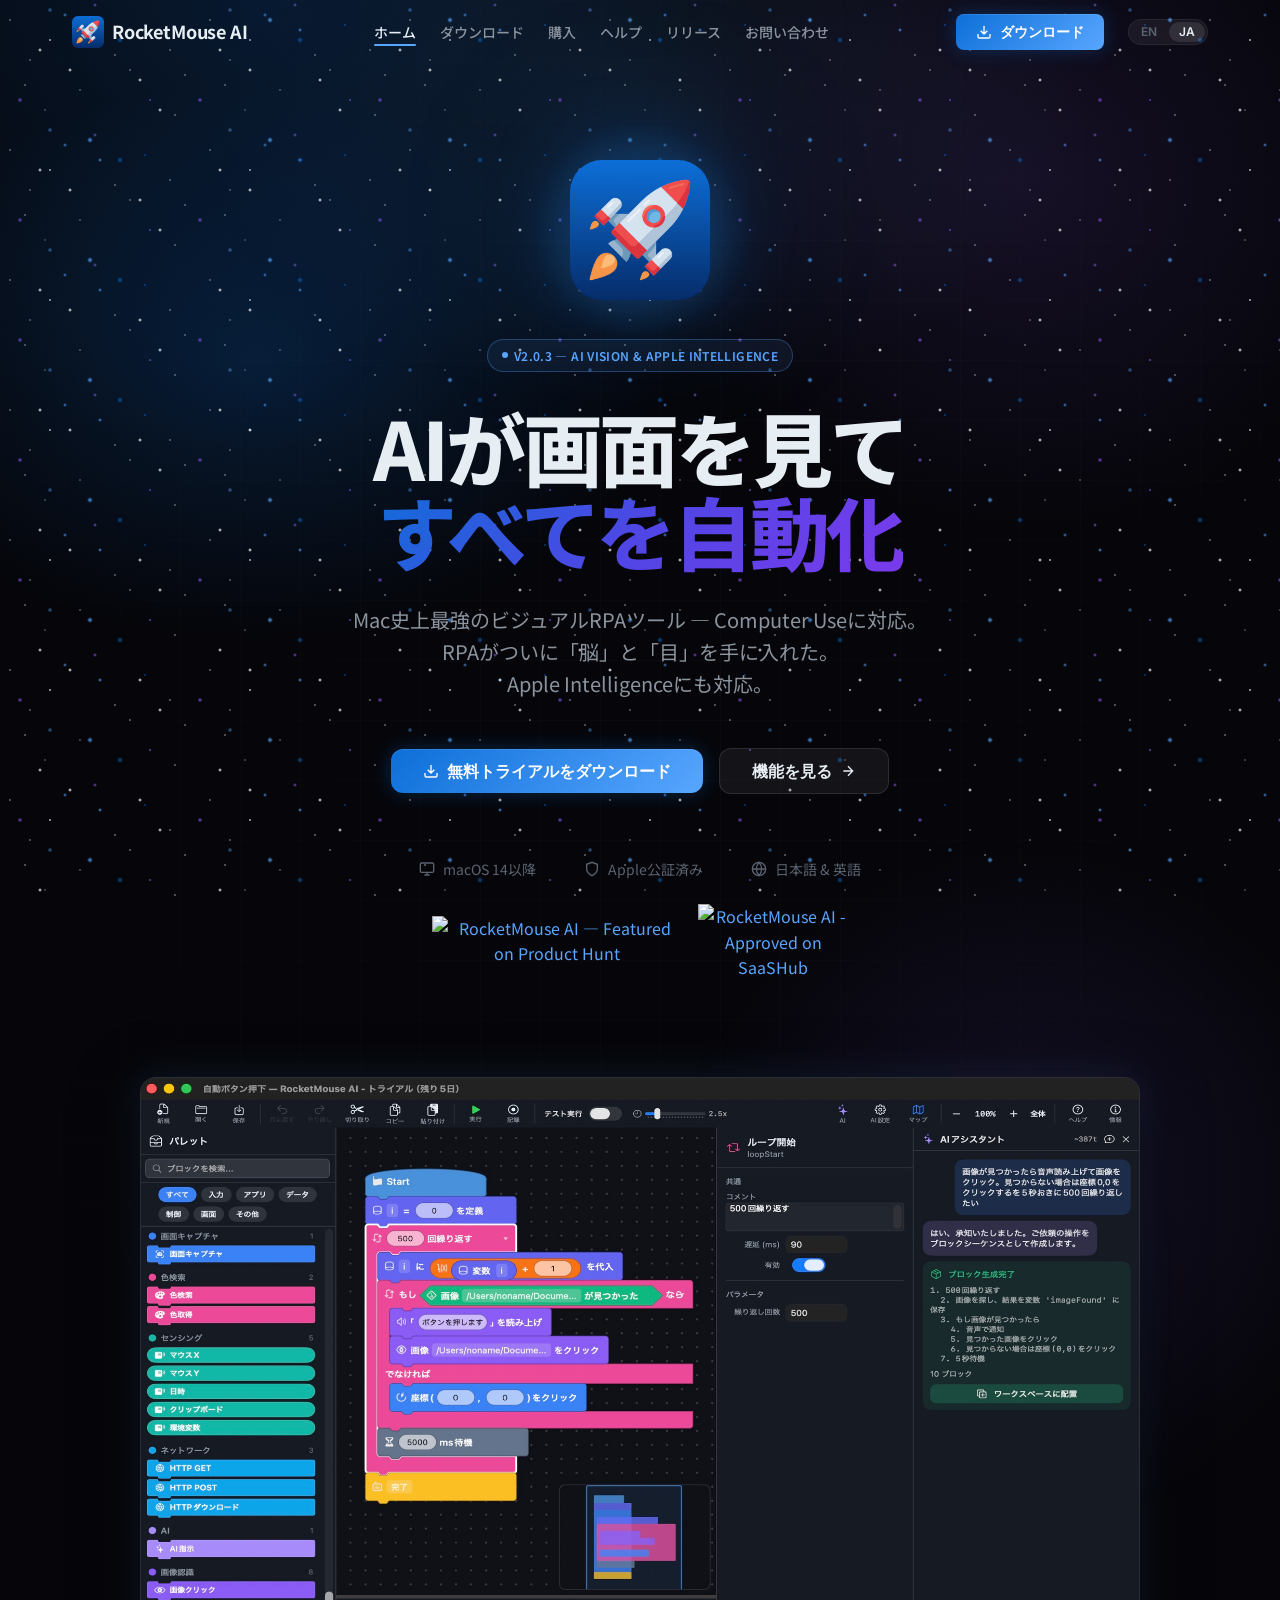
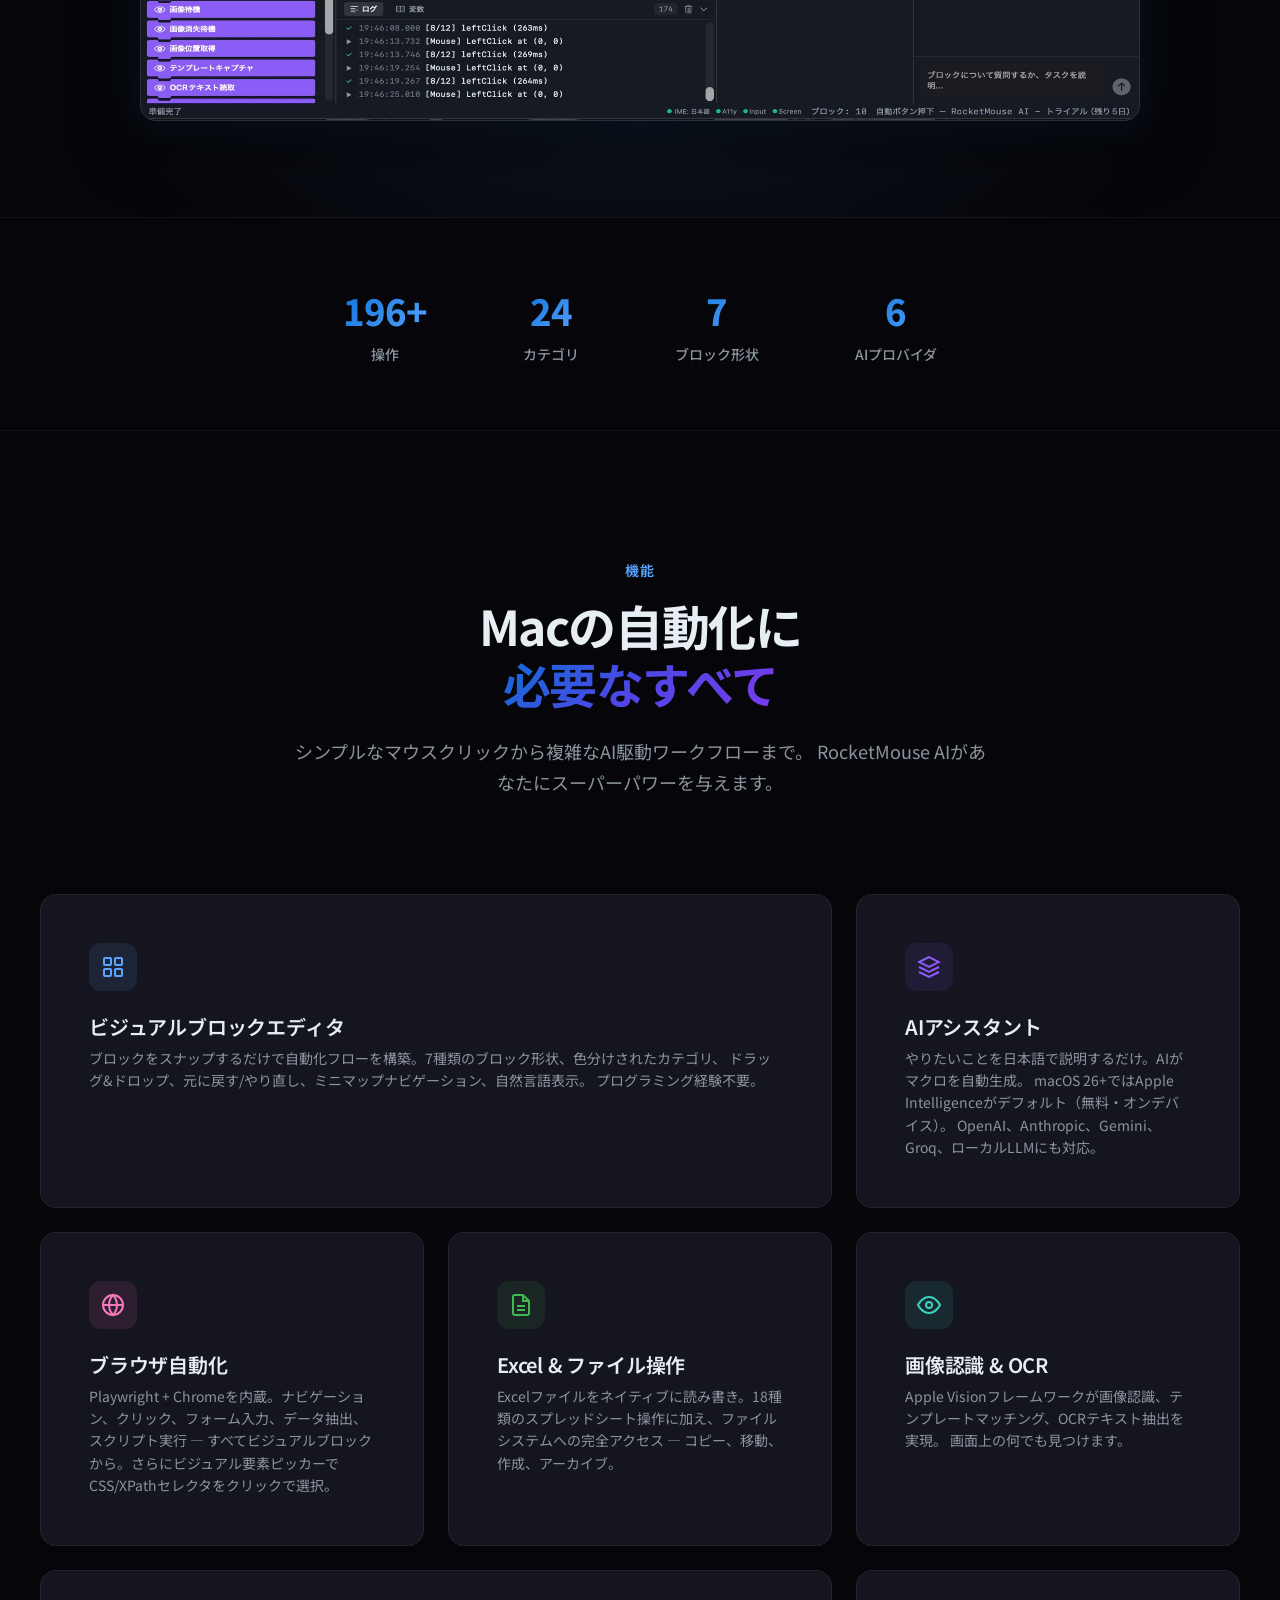
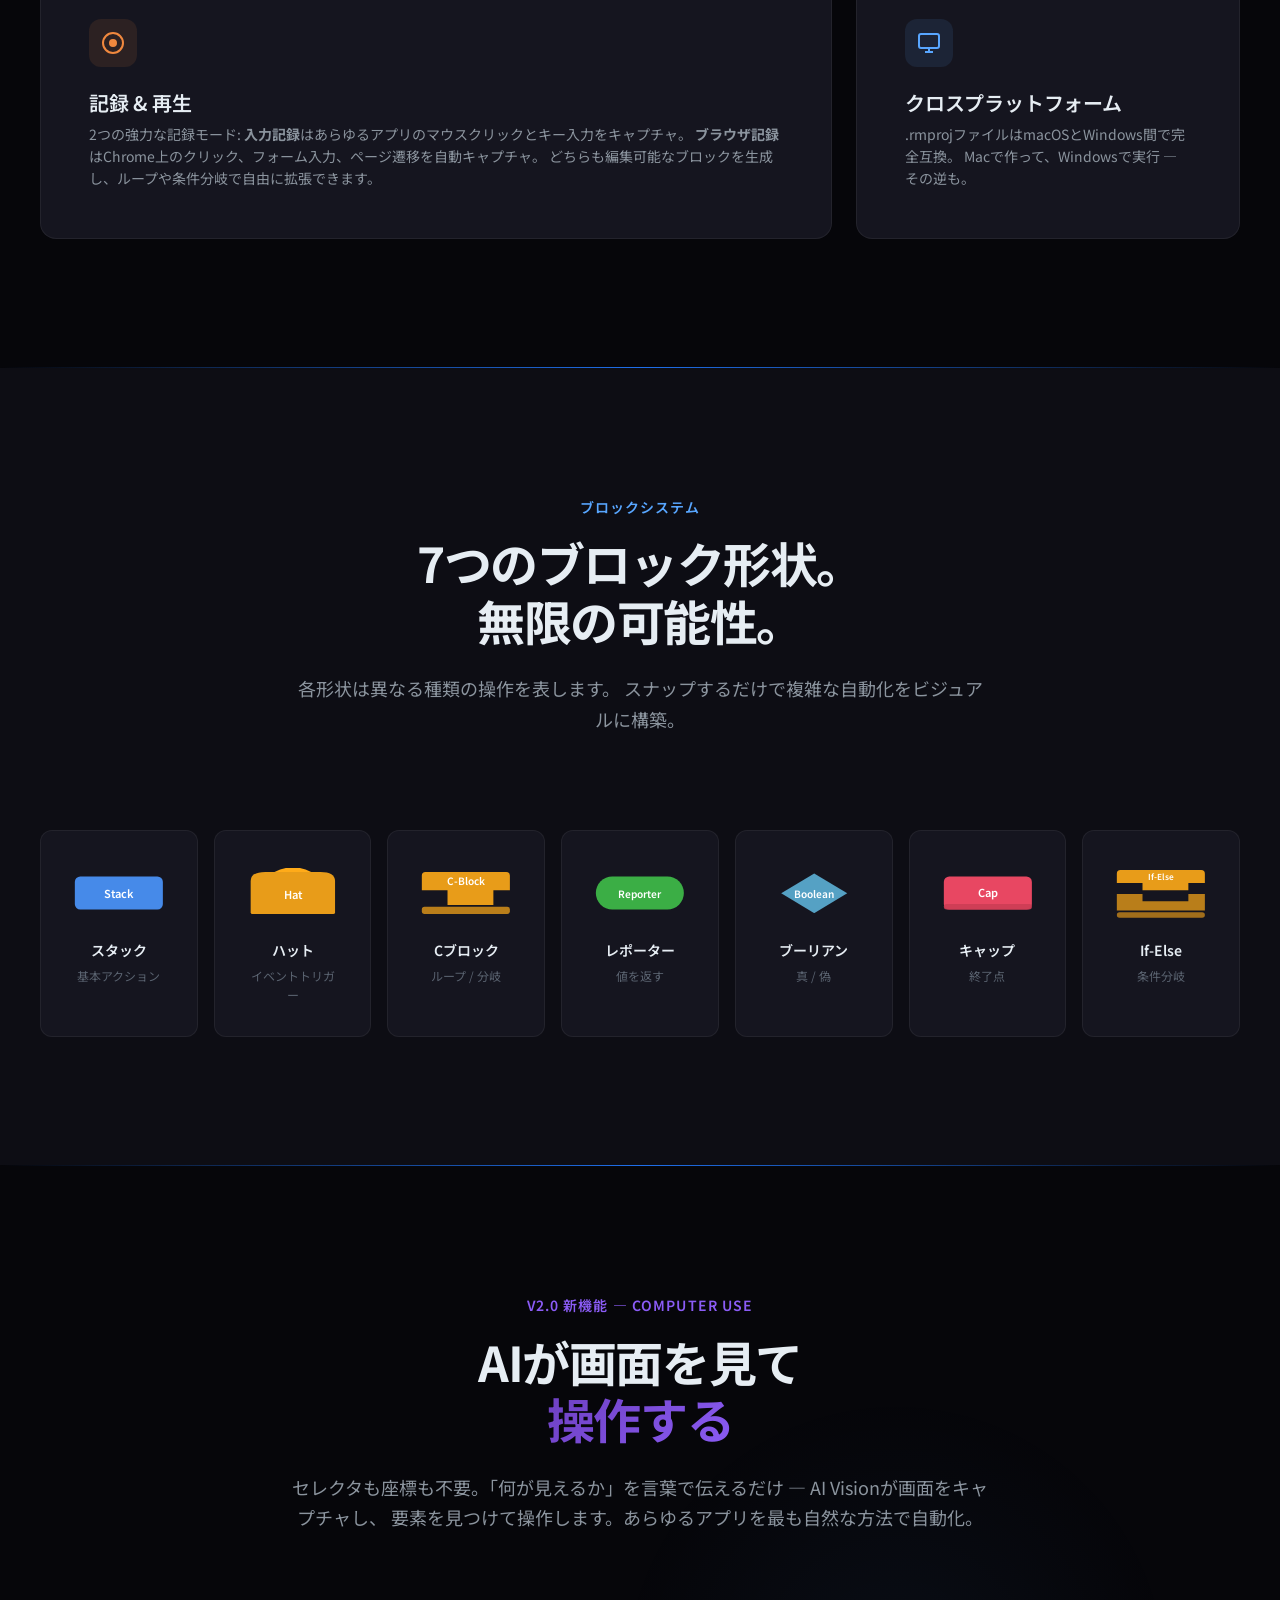
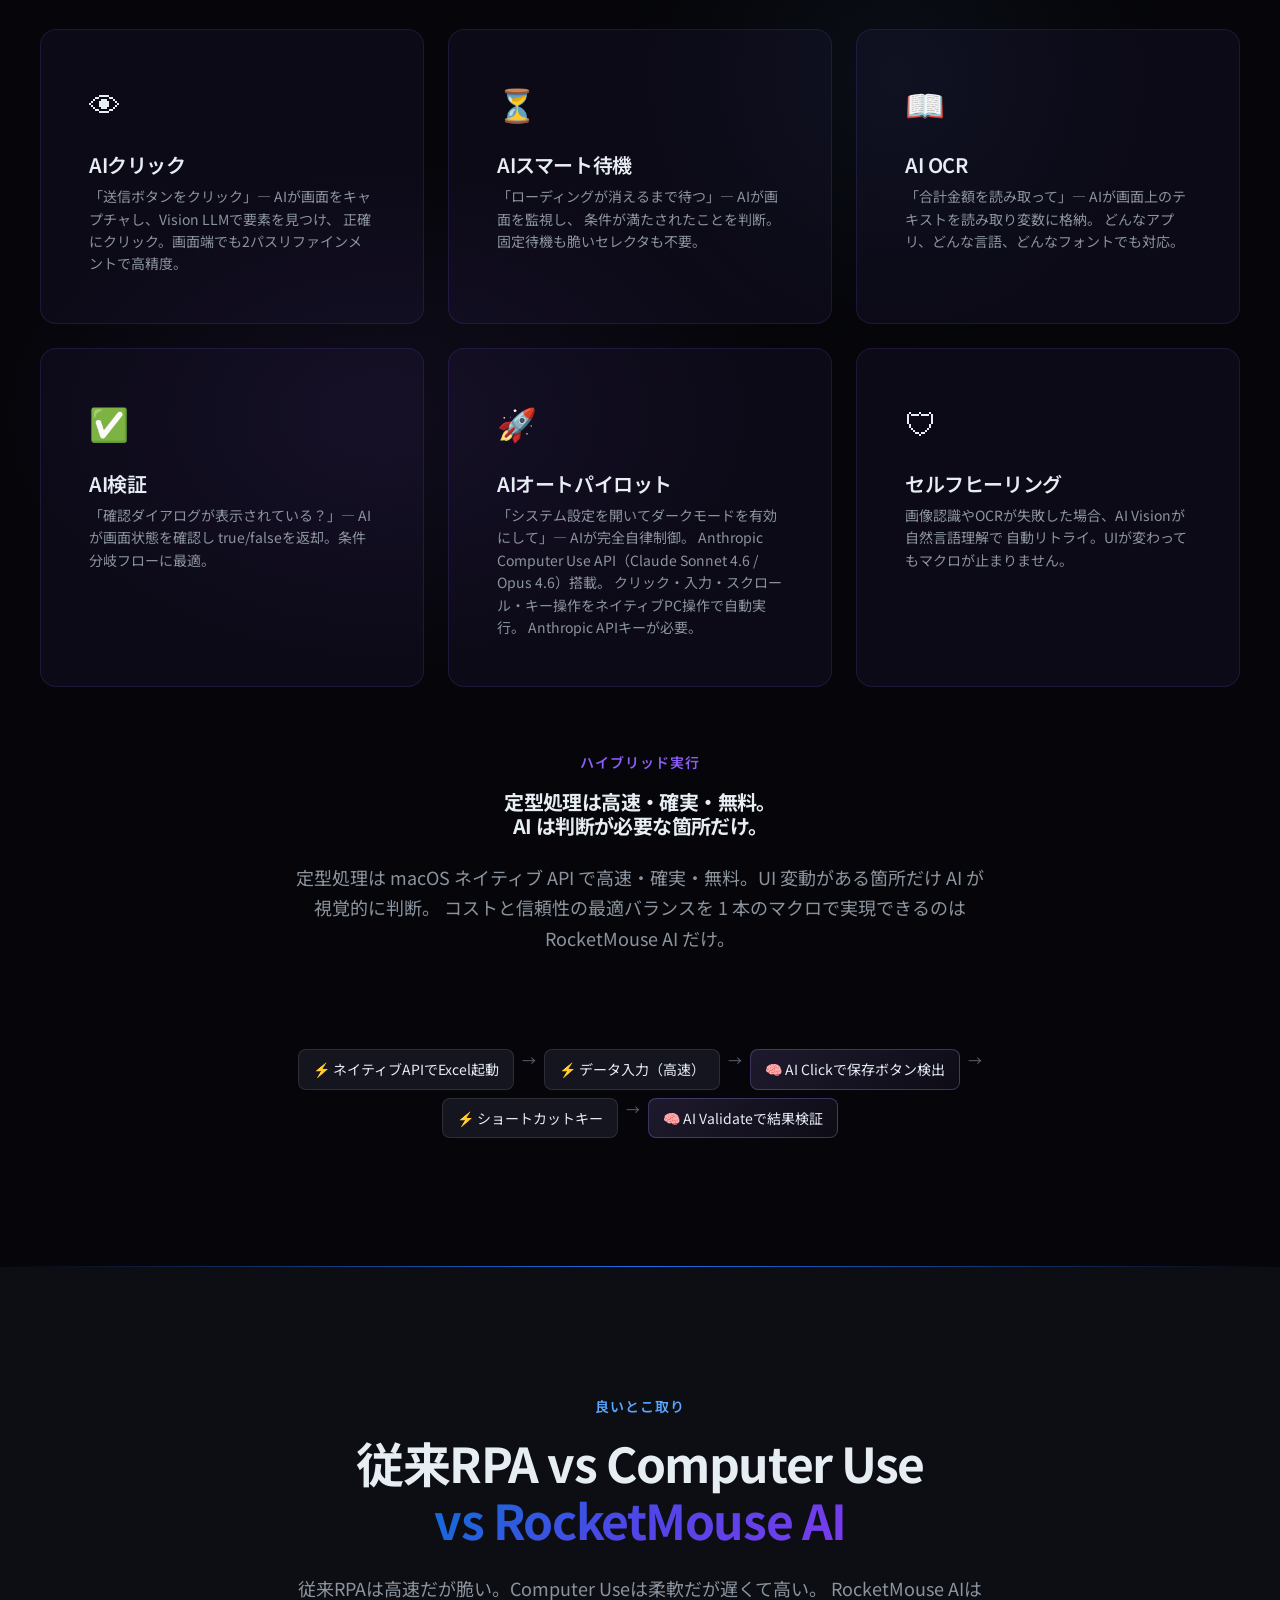
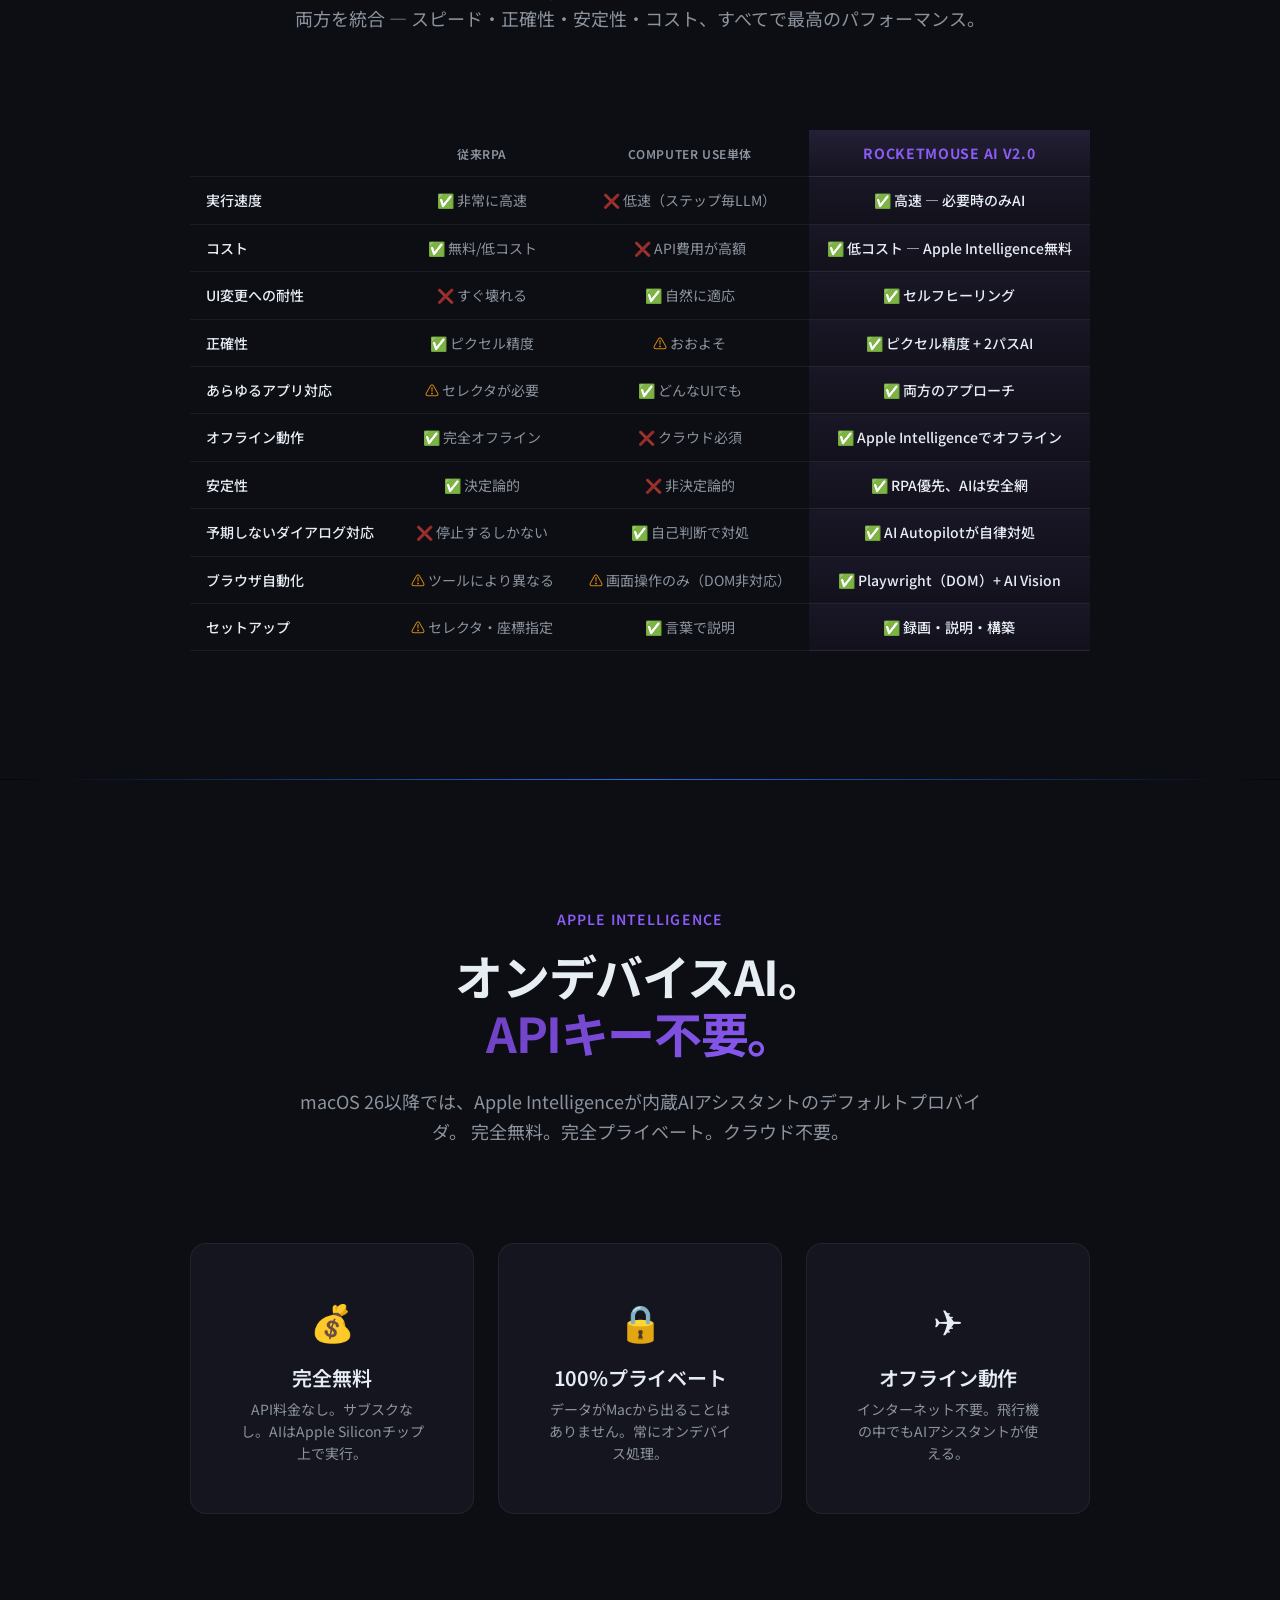
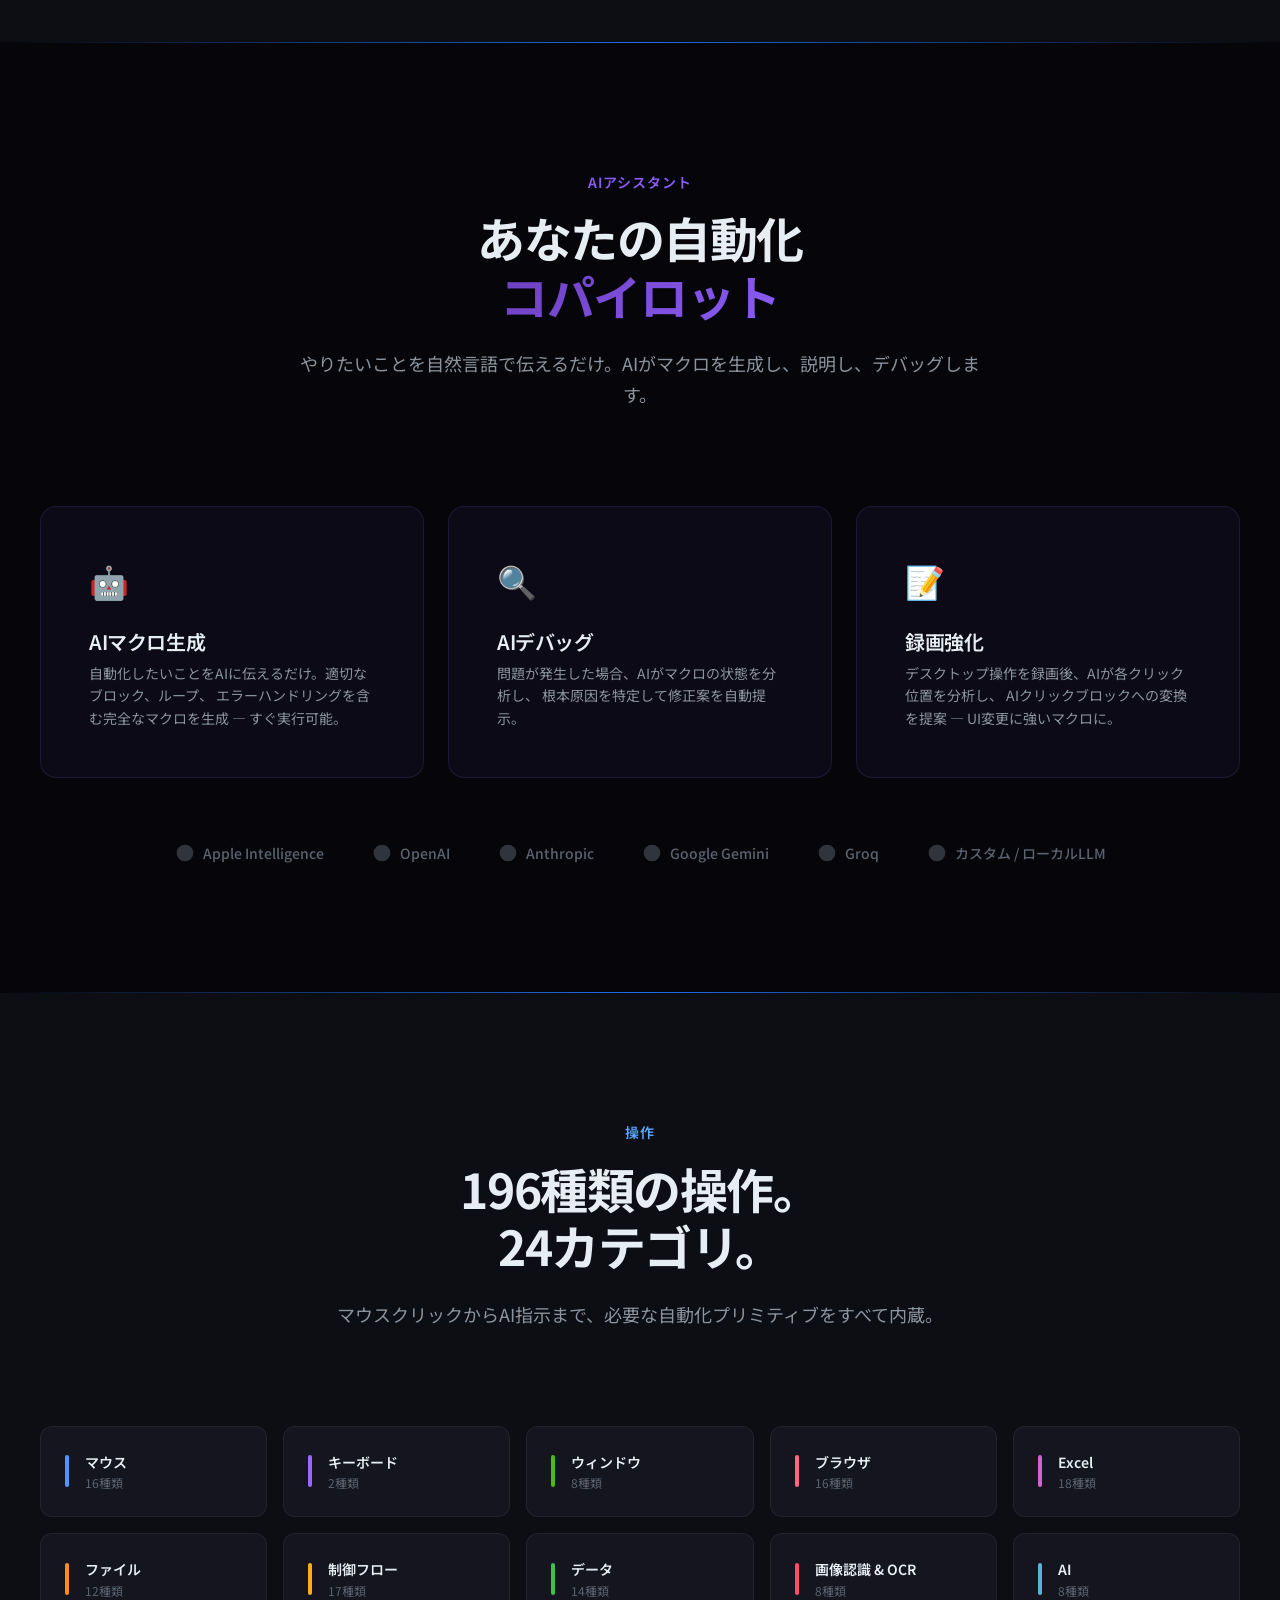
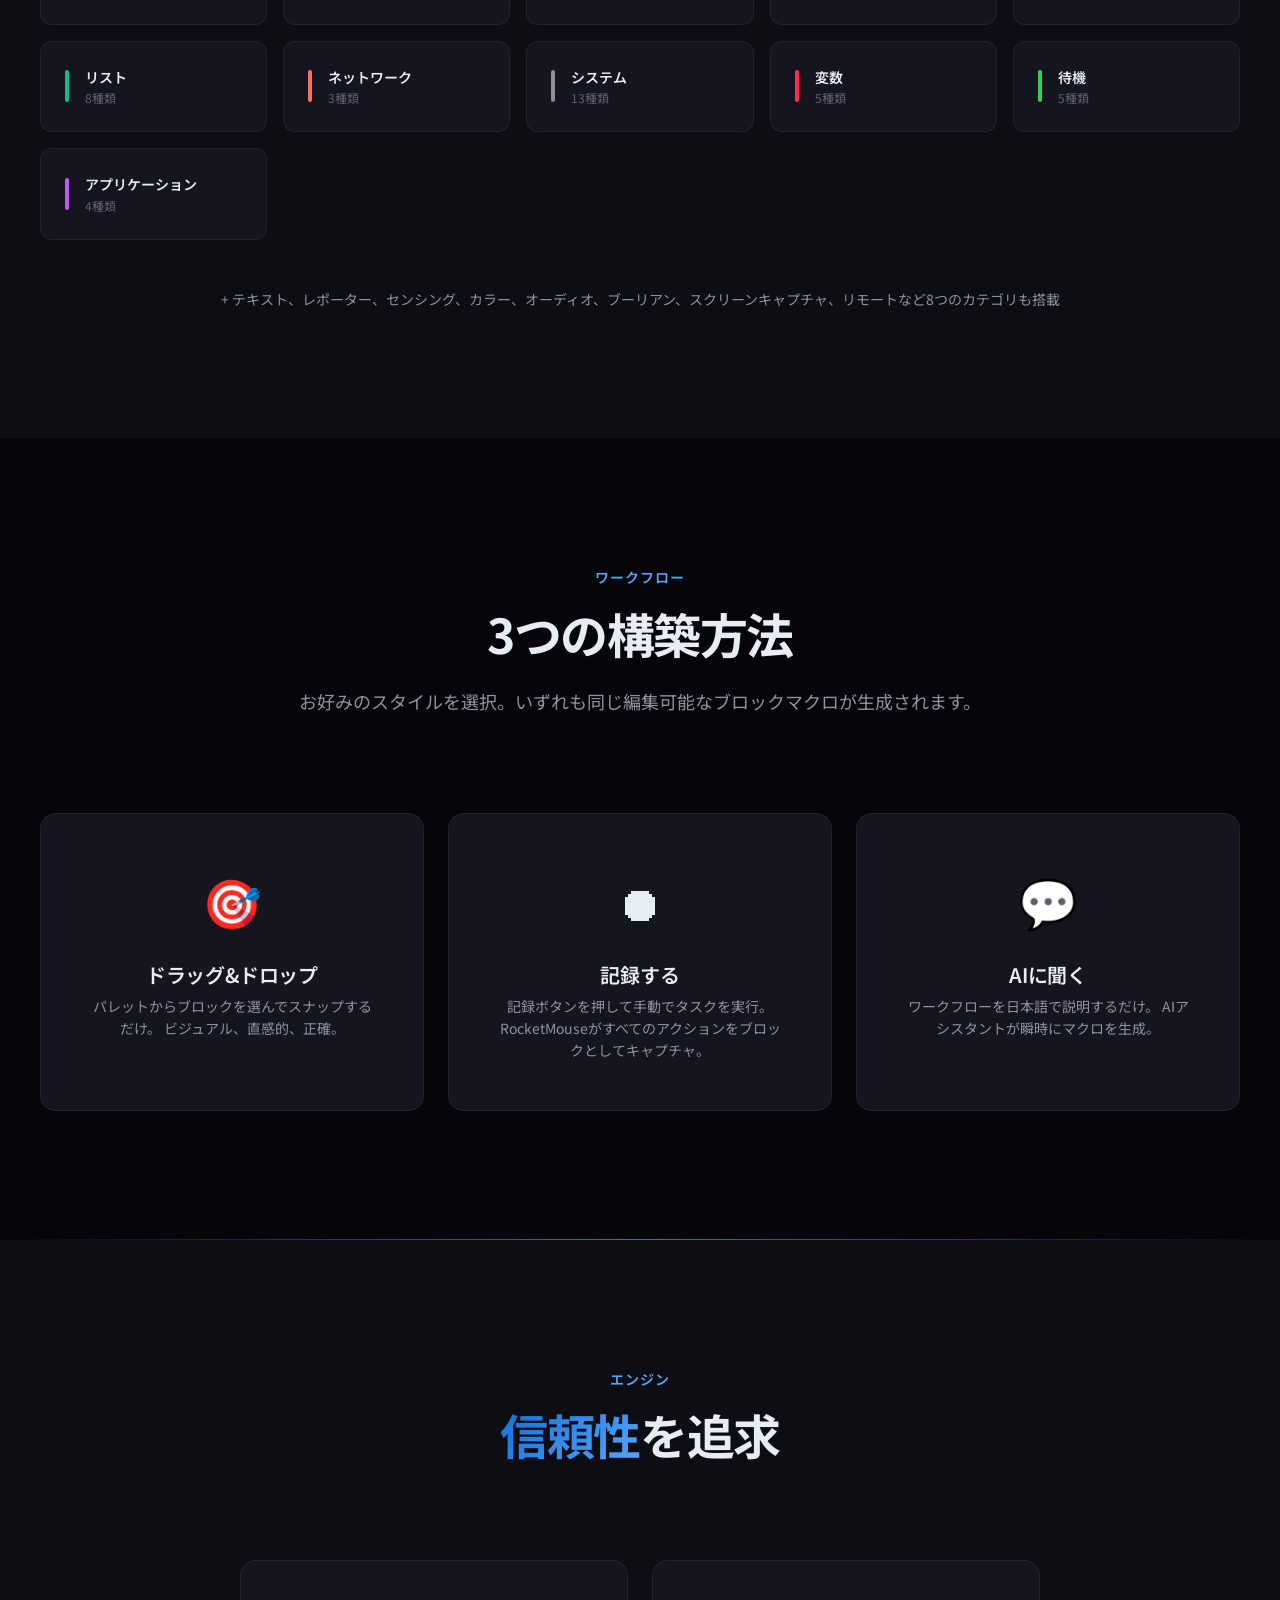
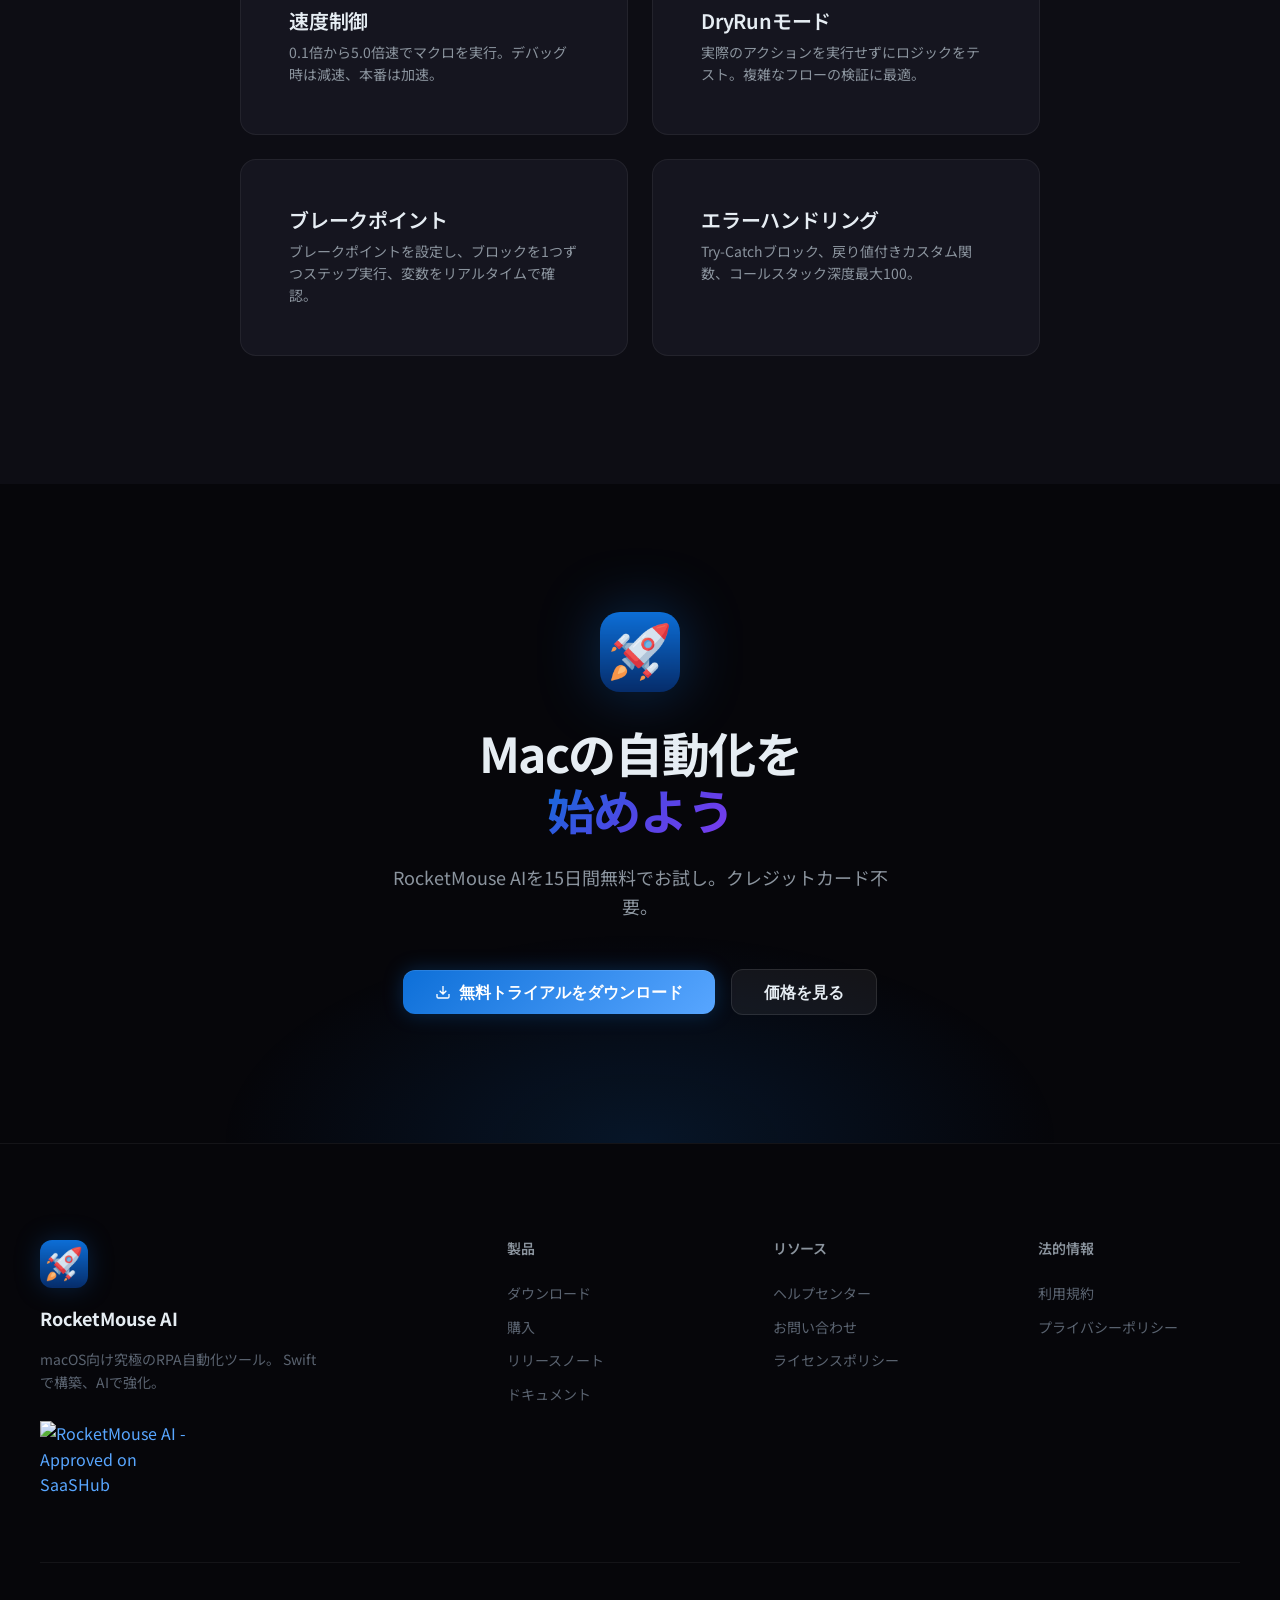
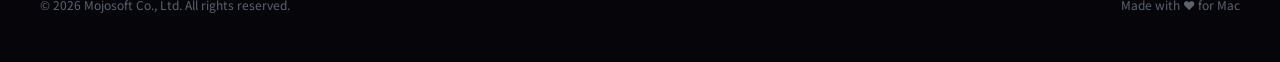
==== commit 4dd59eb9: "Replace Product Hunt badge with Featured badge (dark theme) Co-Authored-By: Claude Opus 4.6 (1M cont" ====
--- a/ja/index.html
+++ b/ja/index.html
@@ -137,7 +137,7 @@
 
     <!-- Badges -->
     <div class="reveal reveal-delay-5" style="text-align: center; margin-top: var(--space-lg); display: flex; justify-content: center; align-items: center; gap: 16px; flex-wrap: wrap;">
-      <a href="https://www.producthunt.com/products/rocketmouse-ai-visual-rpa-for-mac/reviews/new?utm_source=badge-product_review&utm_medium=badge&utm_source=badge-rocketmouse&#0045;ai&#0045;visual&#0045;rpa&#0045;for&#0045;mac" target="_blank" rel="noopener"><img src="https://api.producthunt.com/widgets/embed-image/v1/product_review.svg?product_id=1187775&theme=dark" alt="RocketMouse AI — Visual RPA for Mac on Product Hunt" style="width: 250px; height: 54px;" width="250" height="54" loading="lazy"/></a>
+      <a href="https://www.producthunt.com/products/rocketmouse-ai-visual-rpa-for-mac?embed=true&amp;utm_source=badge-featured&amp;utm_medium=badge&amp;utm_campaign=badge-rocketmouse-ai-visual-rpa-for-mac" target="_blank" rel="noopener"><img src="https://api.producthunt.com/widgets/embed-image/v1/featured.svg?post_id=1105050&amp;theme=dark" alt="RocketMouse AI — Featured on Product Hunt" width="250" height="54" loading="lazy"/></a>
       <a href="https://www.saashub.com/rocketmouse-ai?utm_source=badge&utm_campaign=badge&utm_content=rocketmouse-ai&badge_variant=color&badge_kind=approved" target="_blank" rel="noopener"><img src="https://cdn-b.saashub.com/img/badges/approved-color.png?v=1" alt="RocketMouse AI - Approved on SaaSHub" style="max-width:150px;" loading="lazy"/></a>
     </div>
 
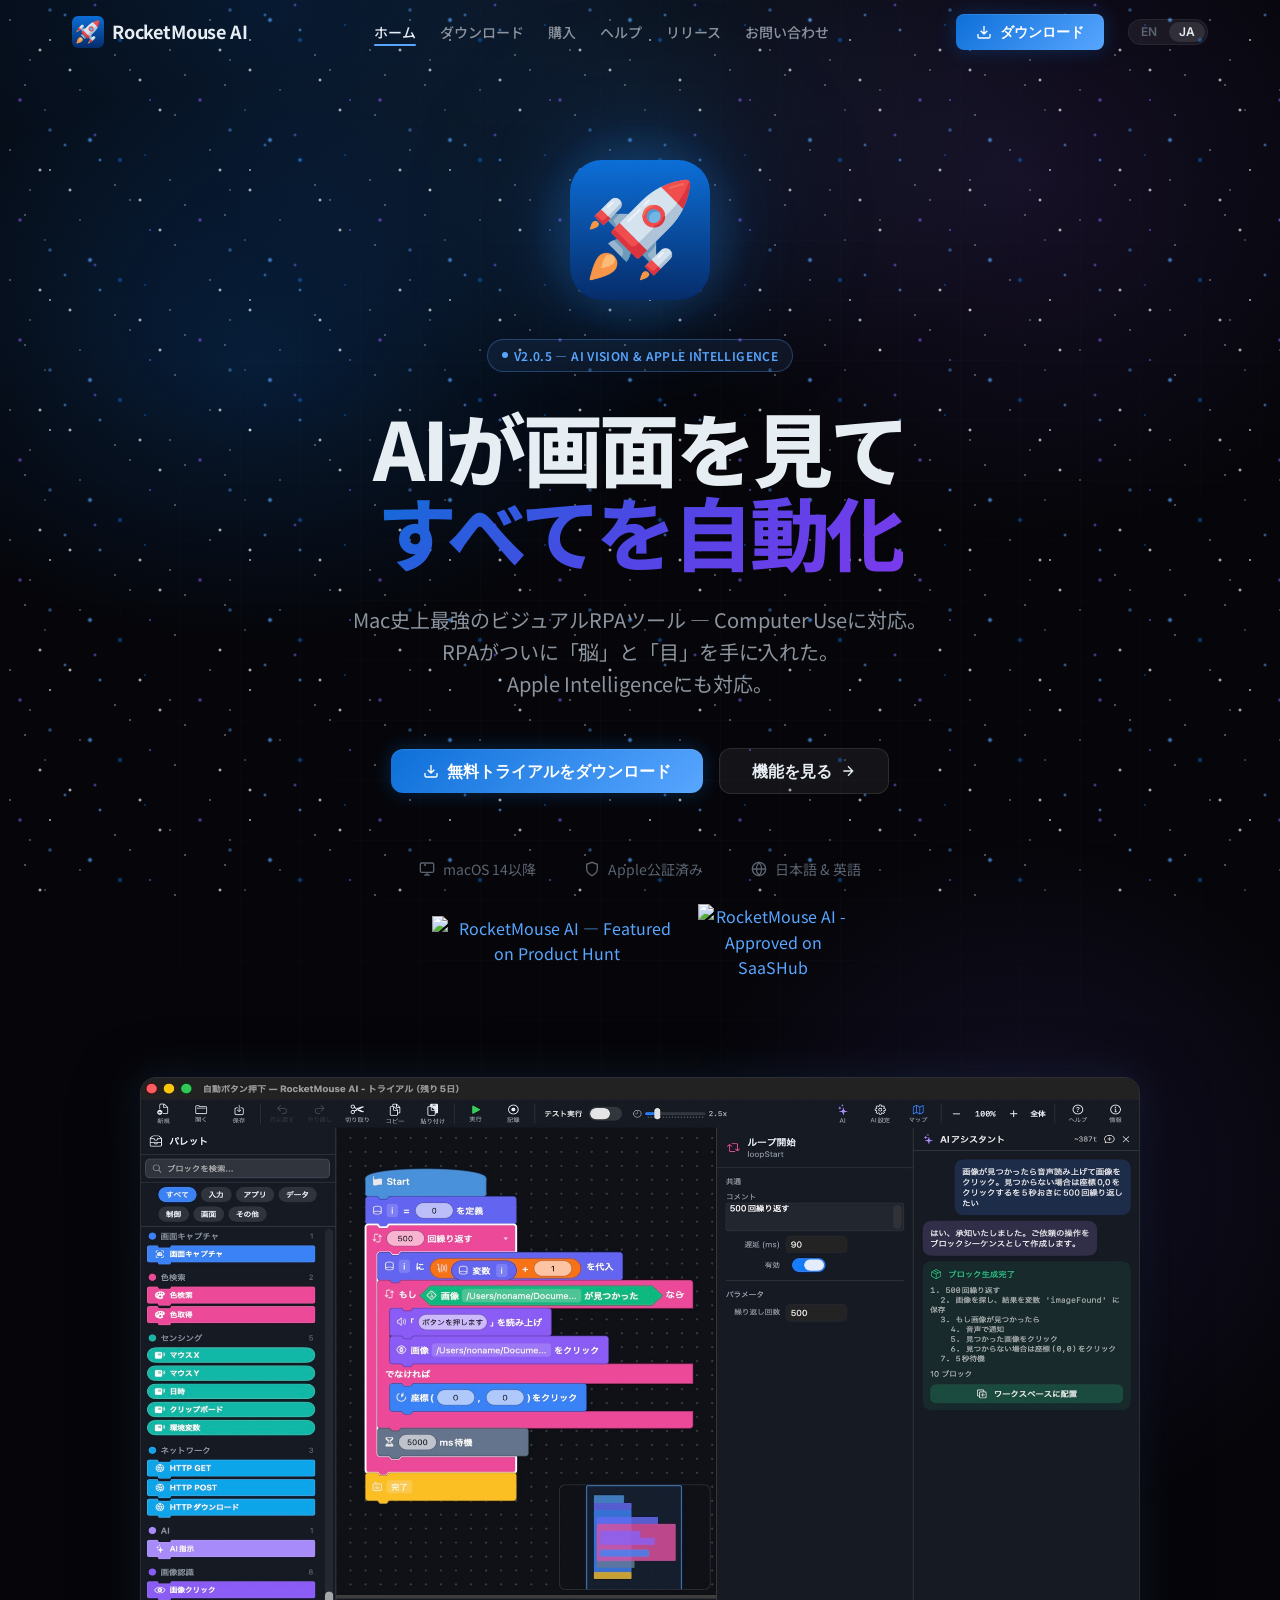
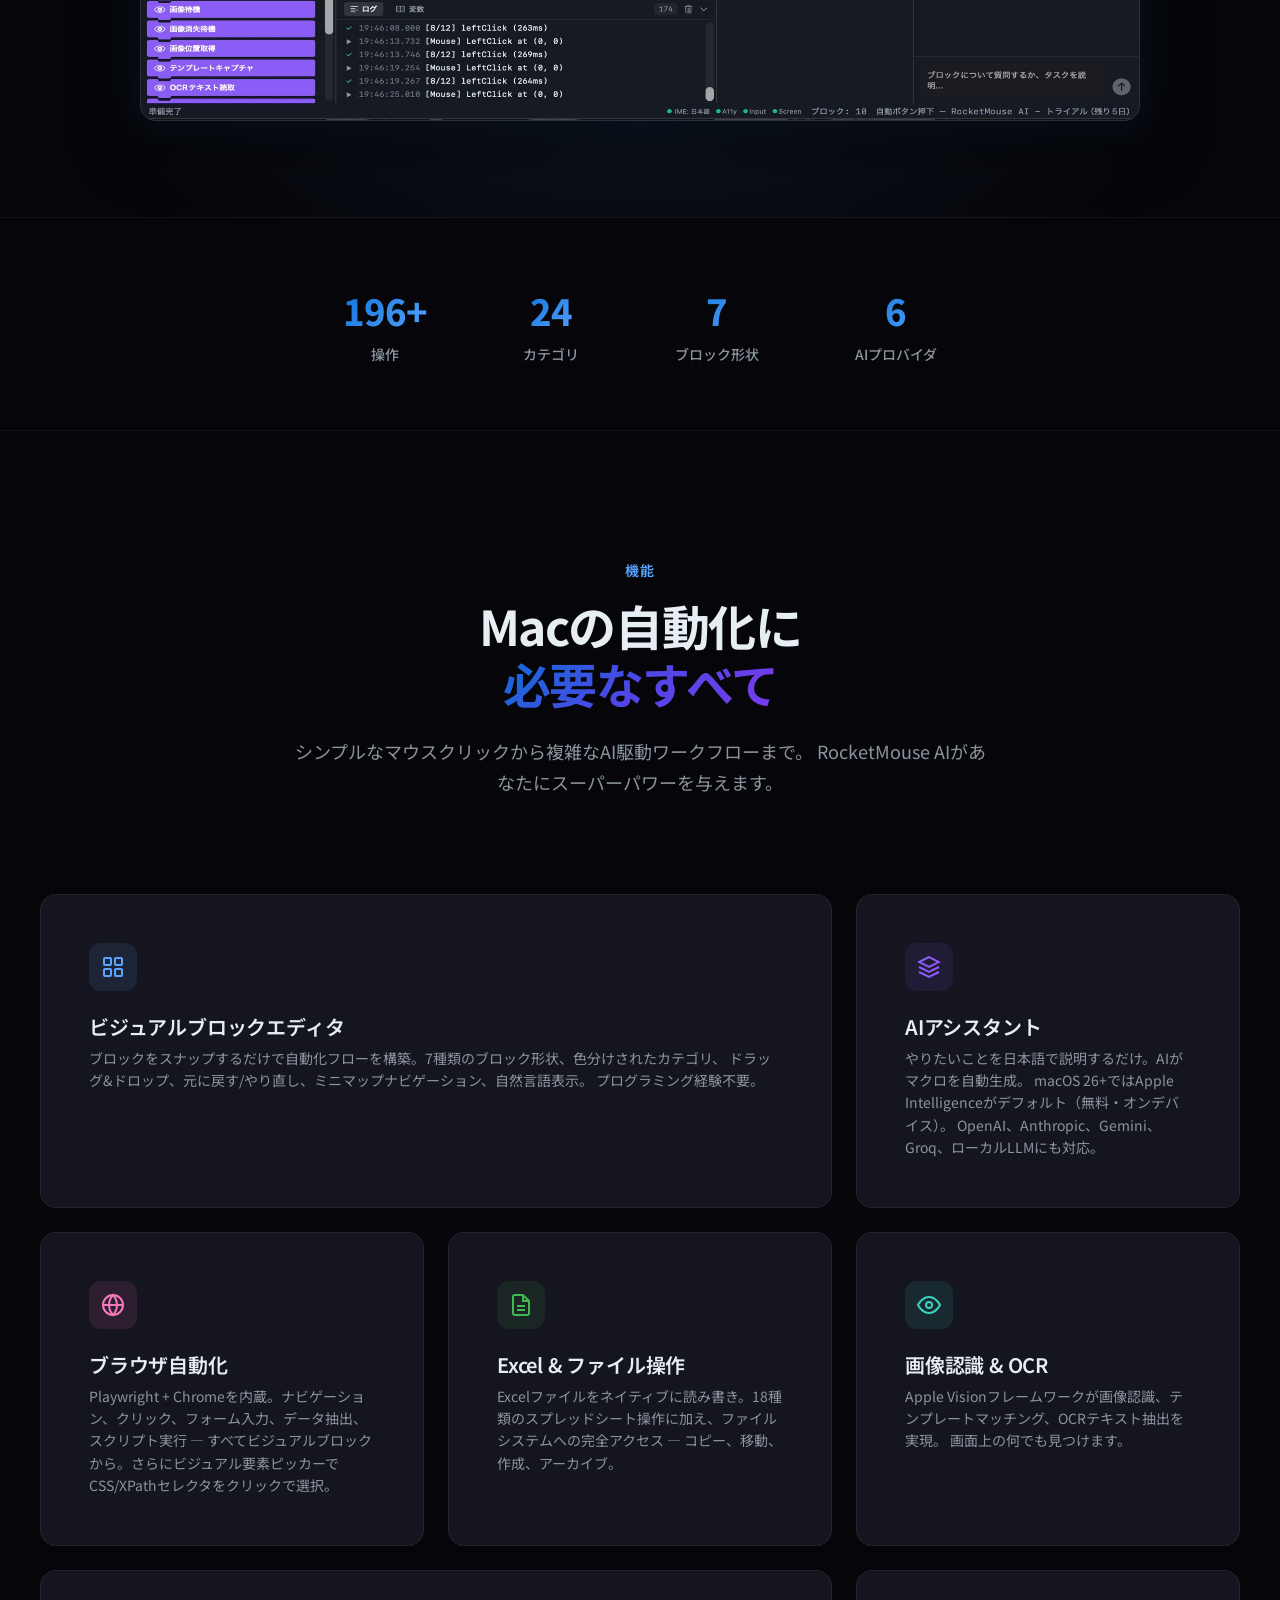
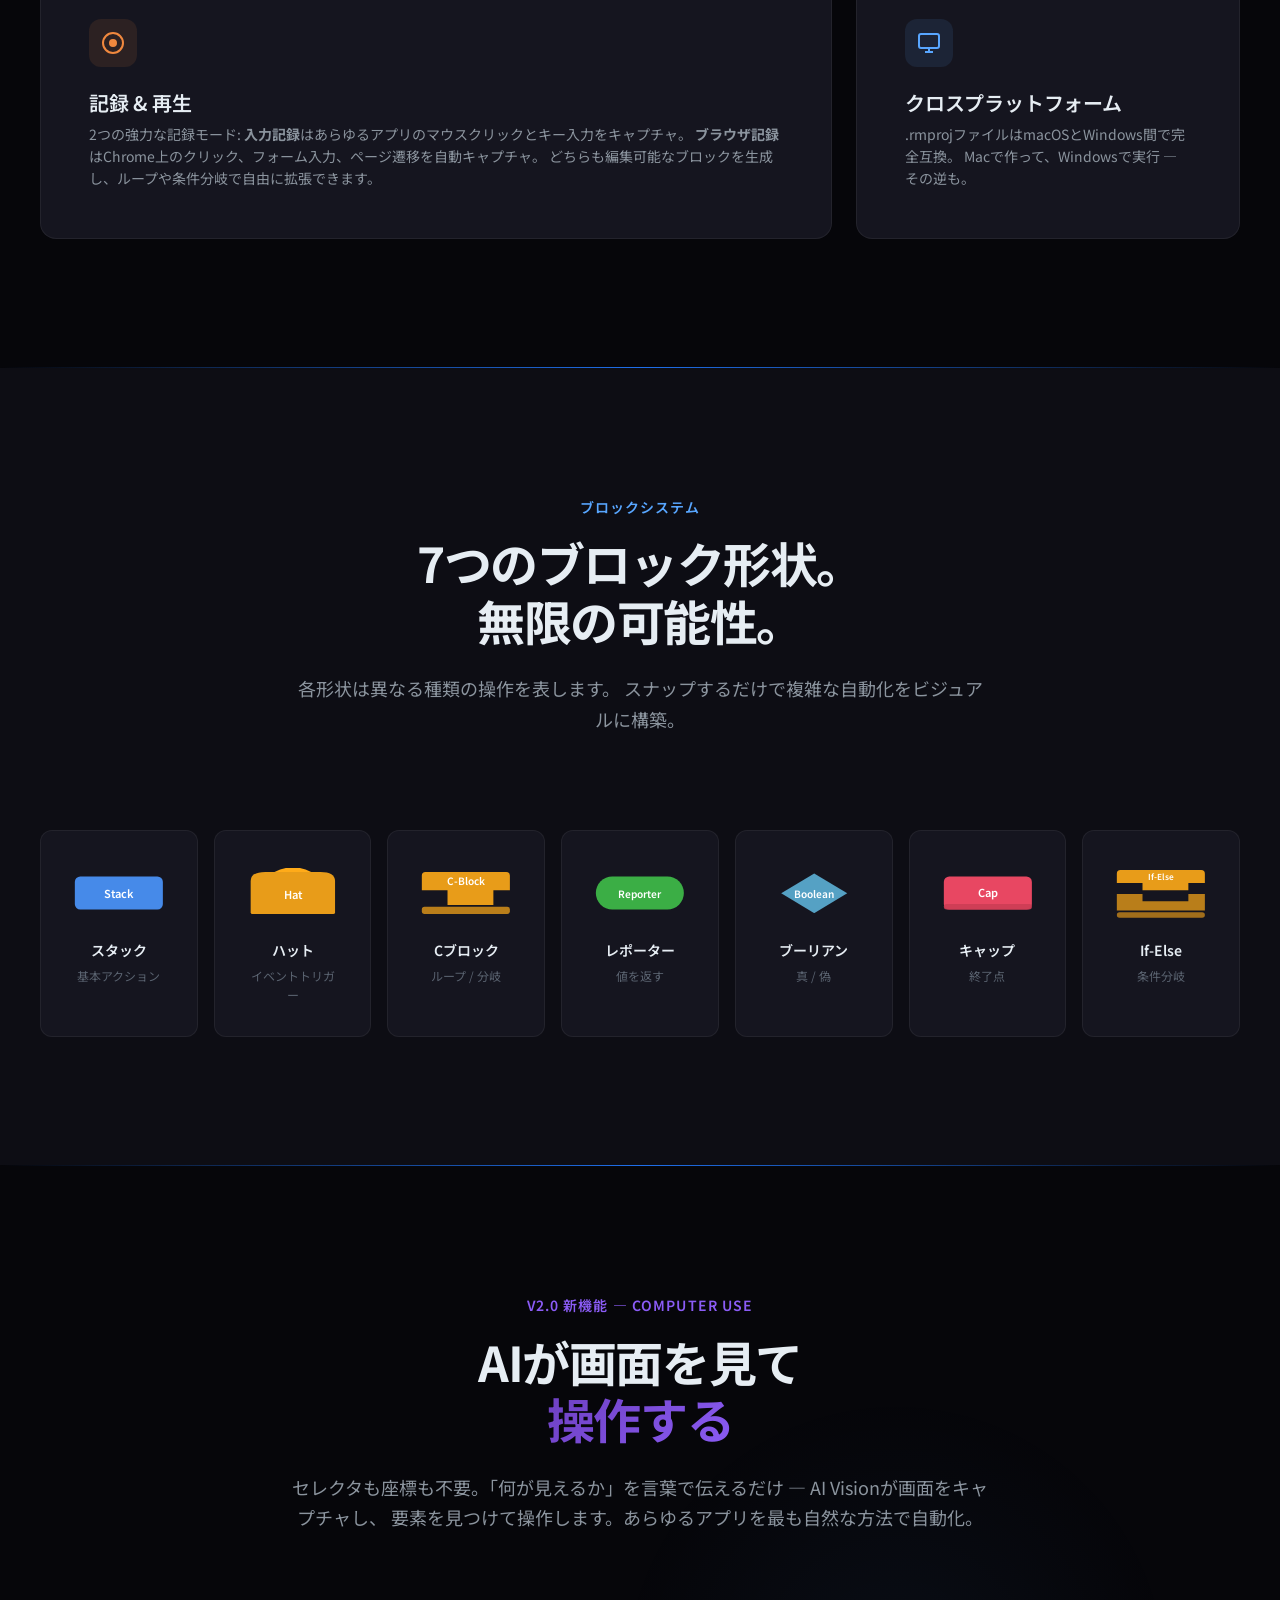
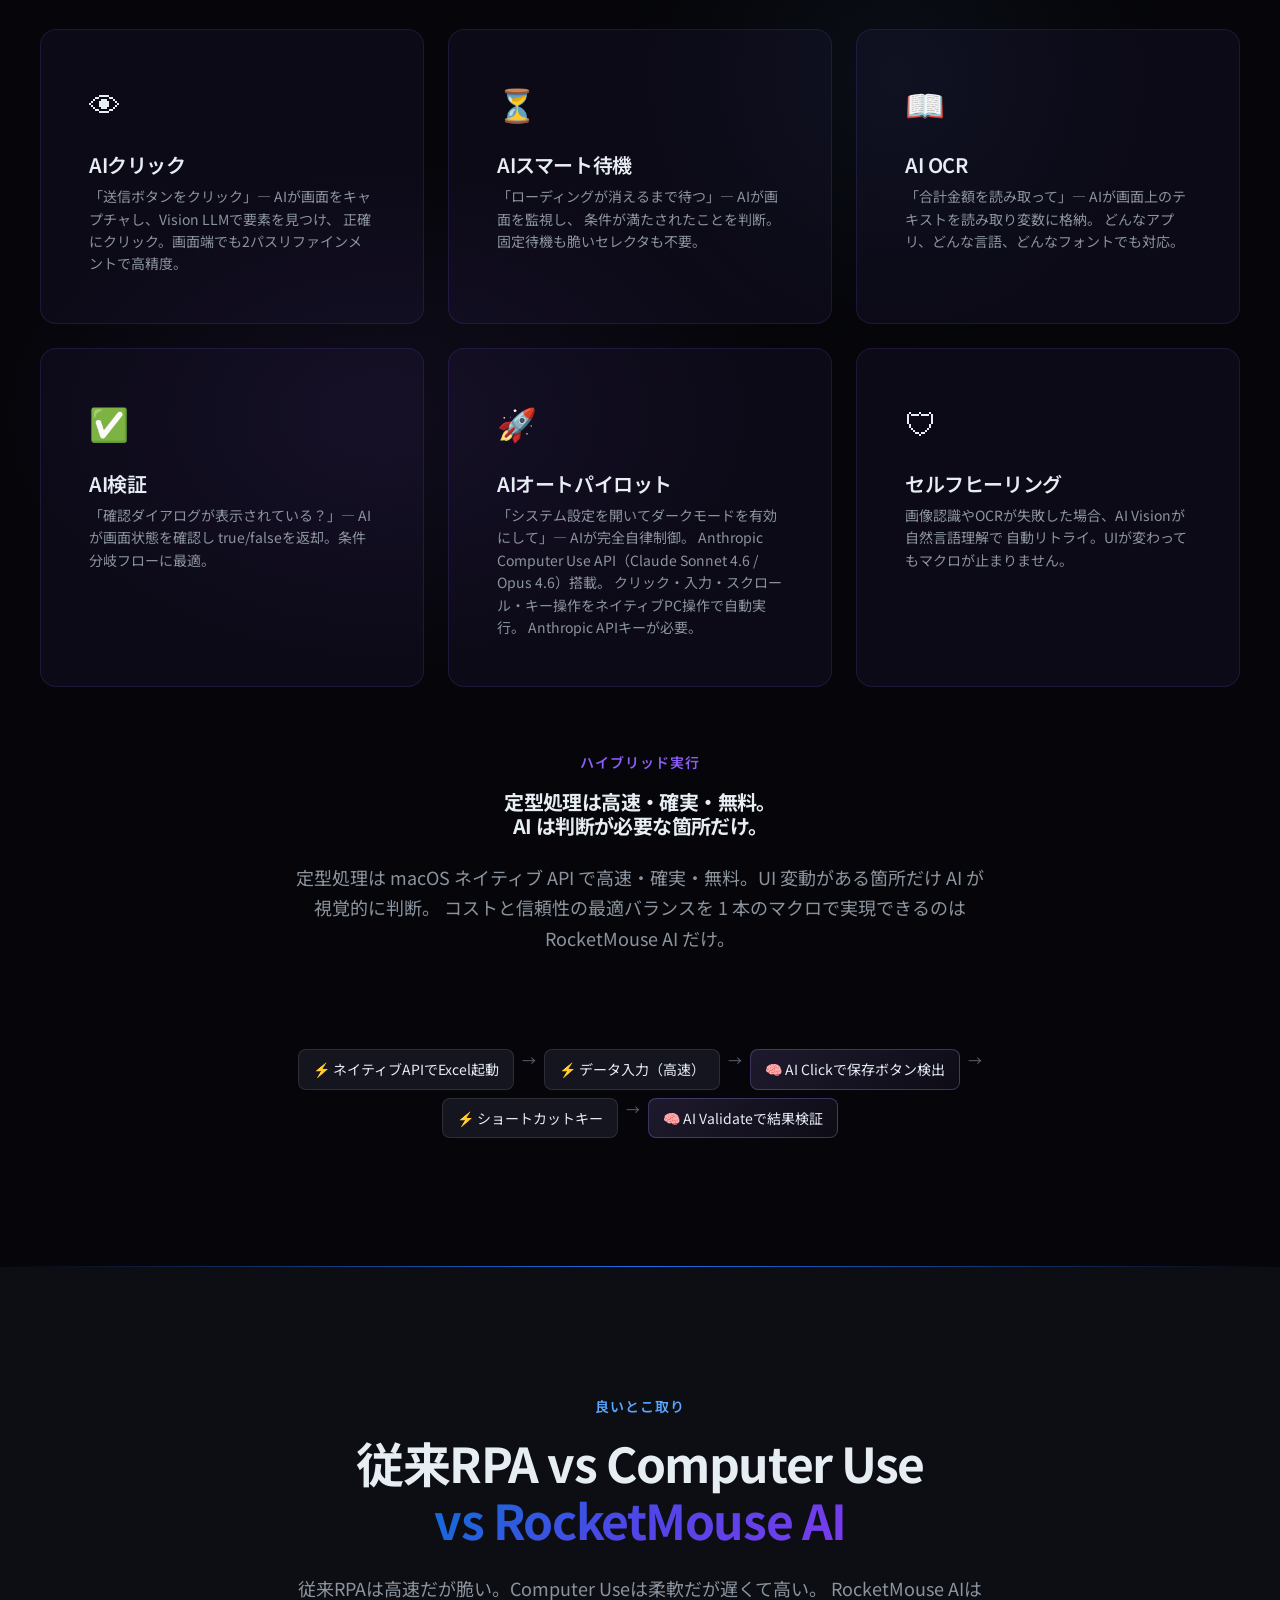
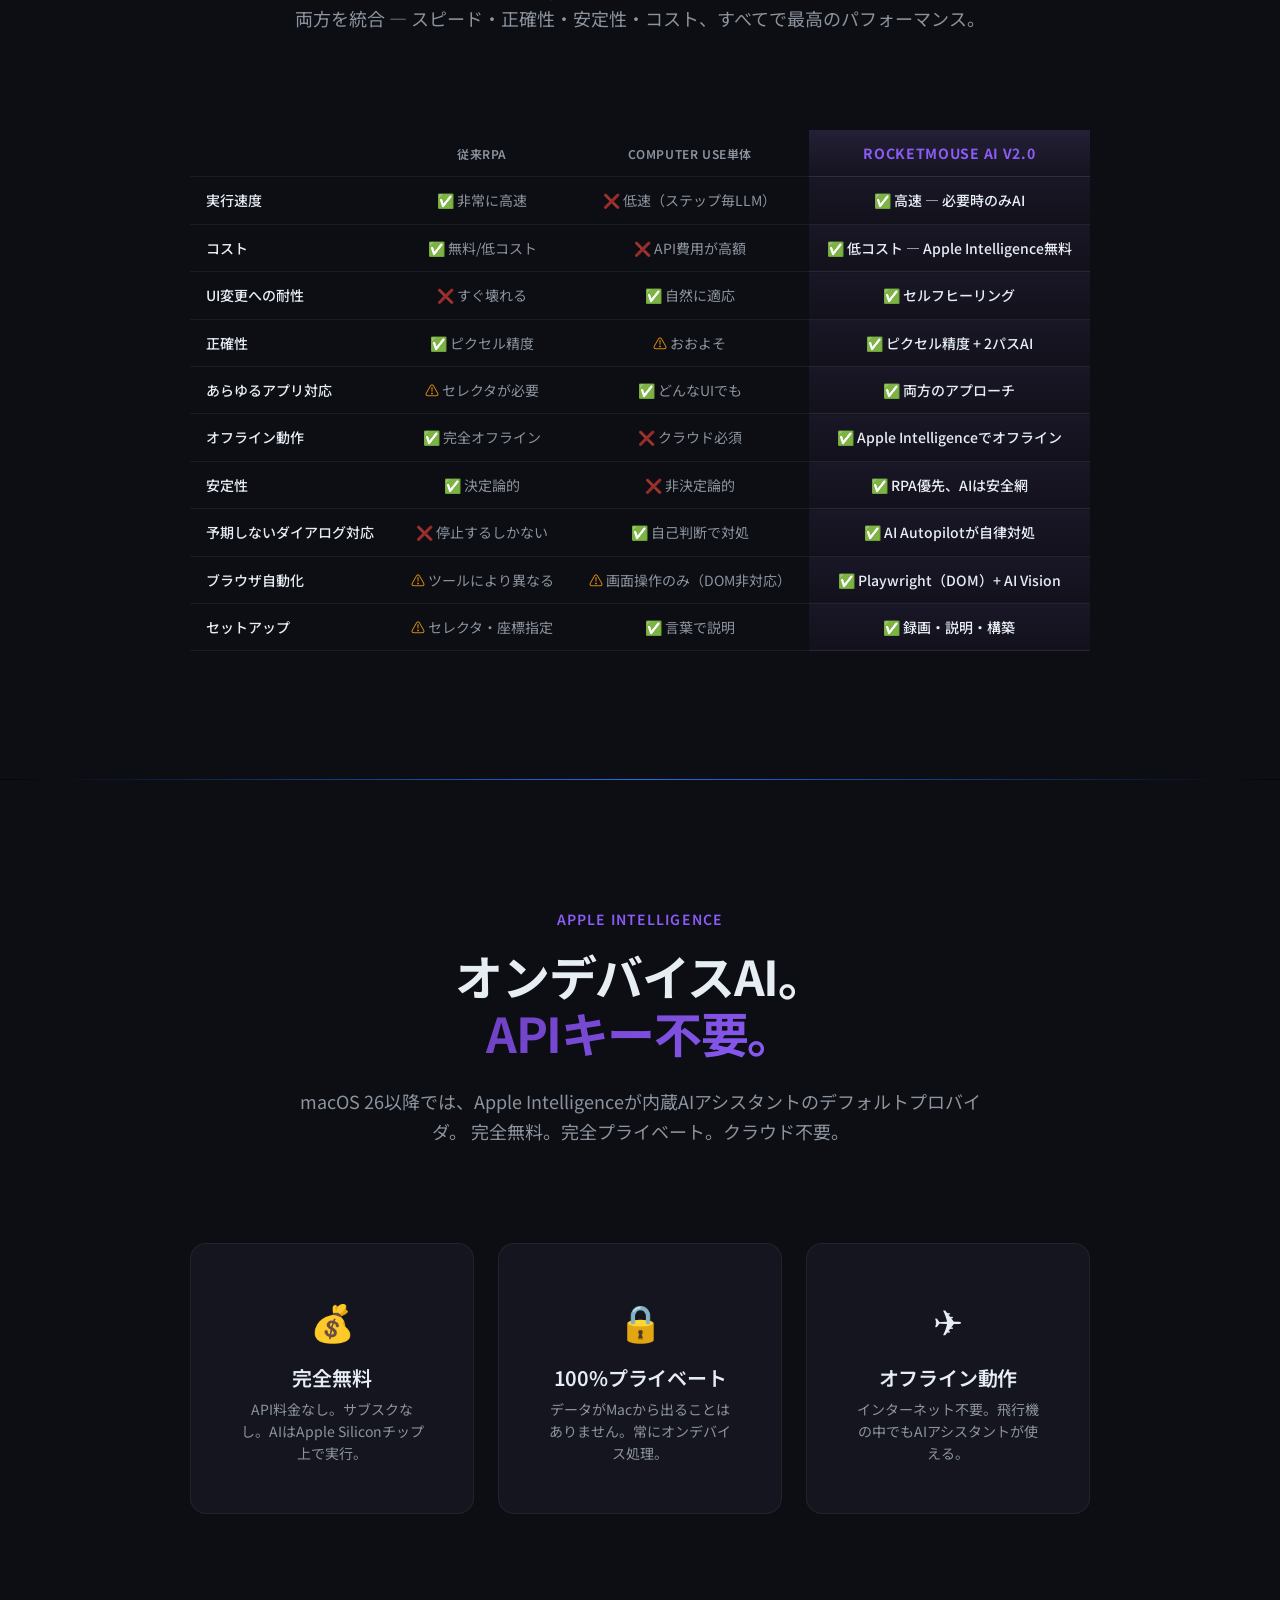
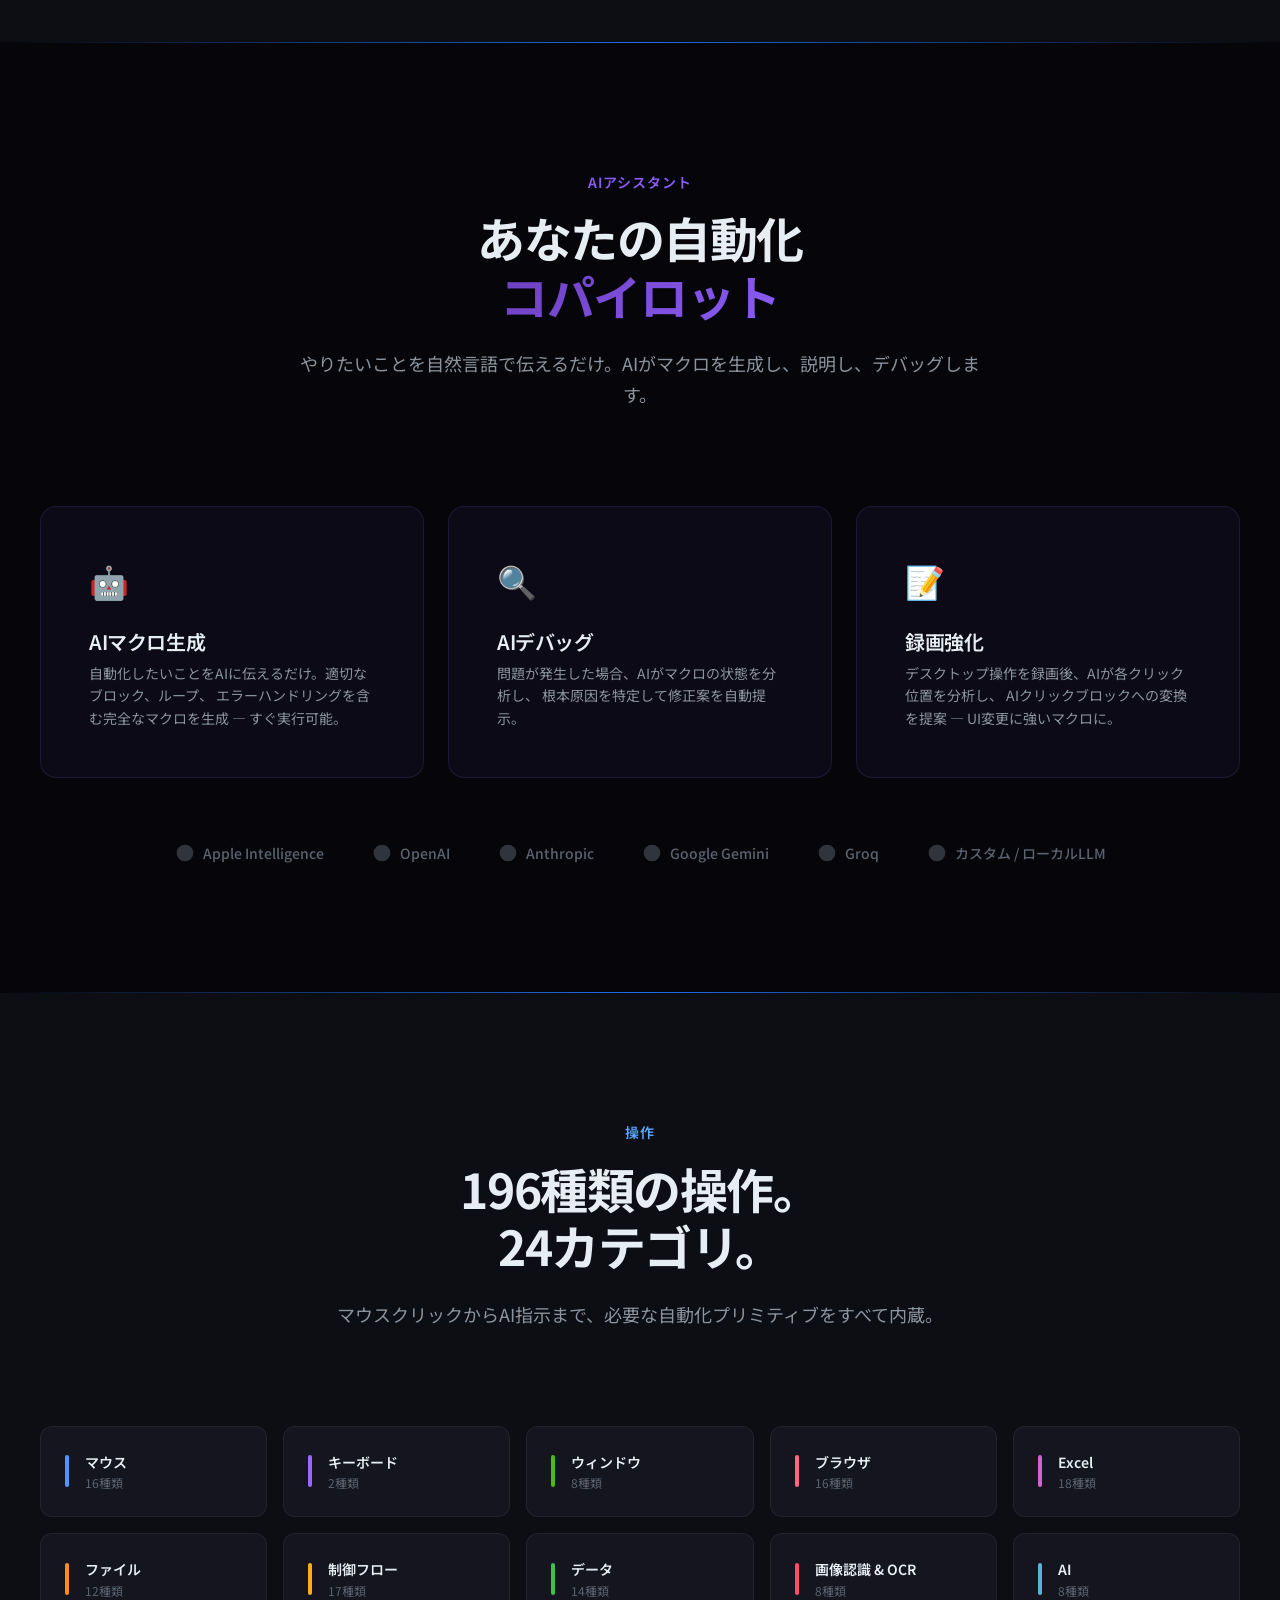
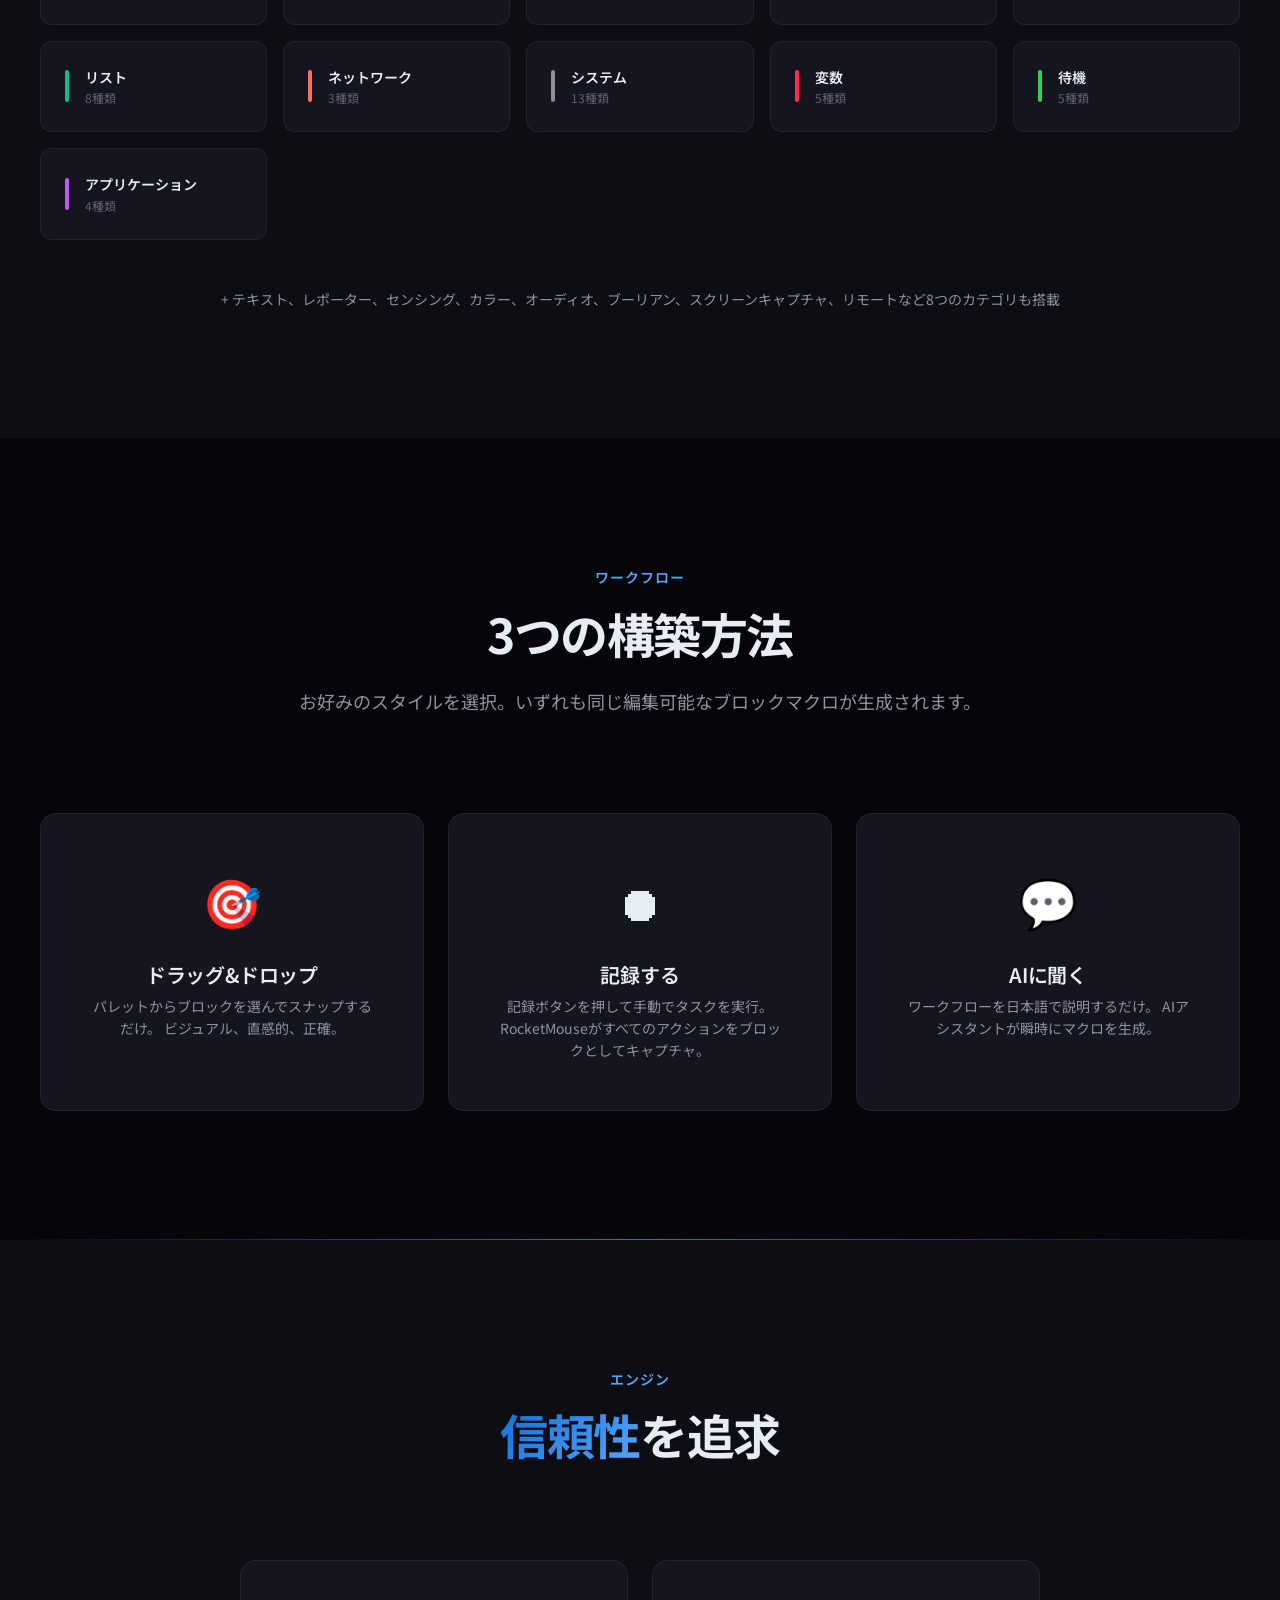
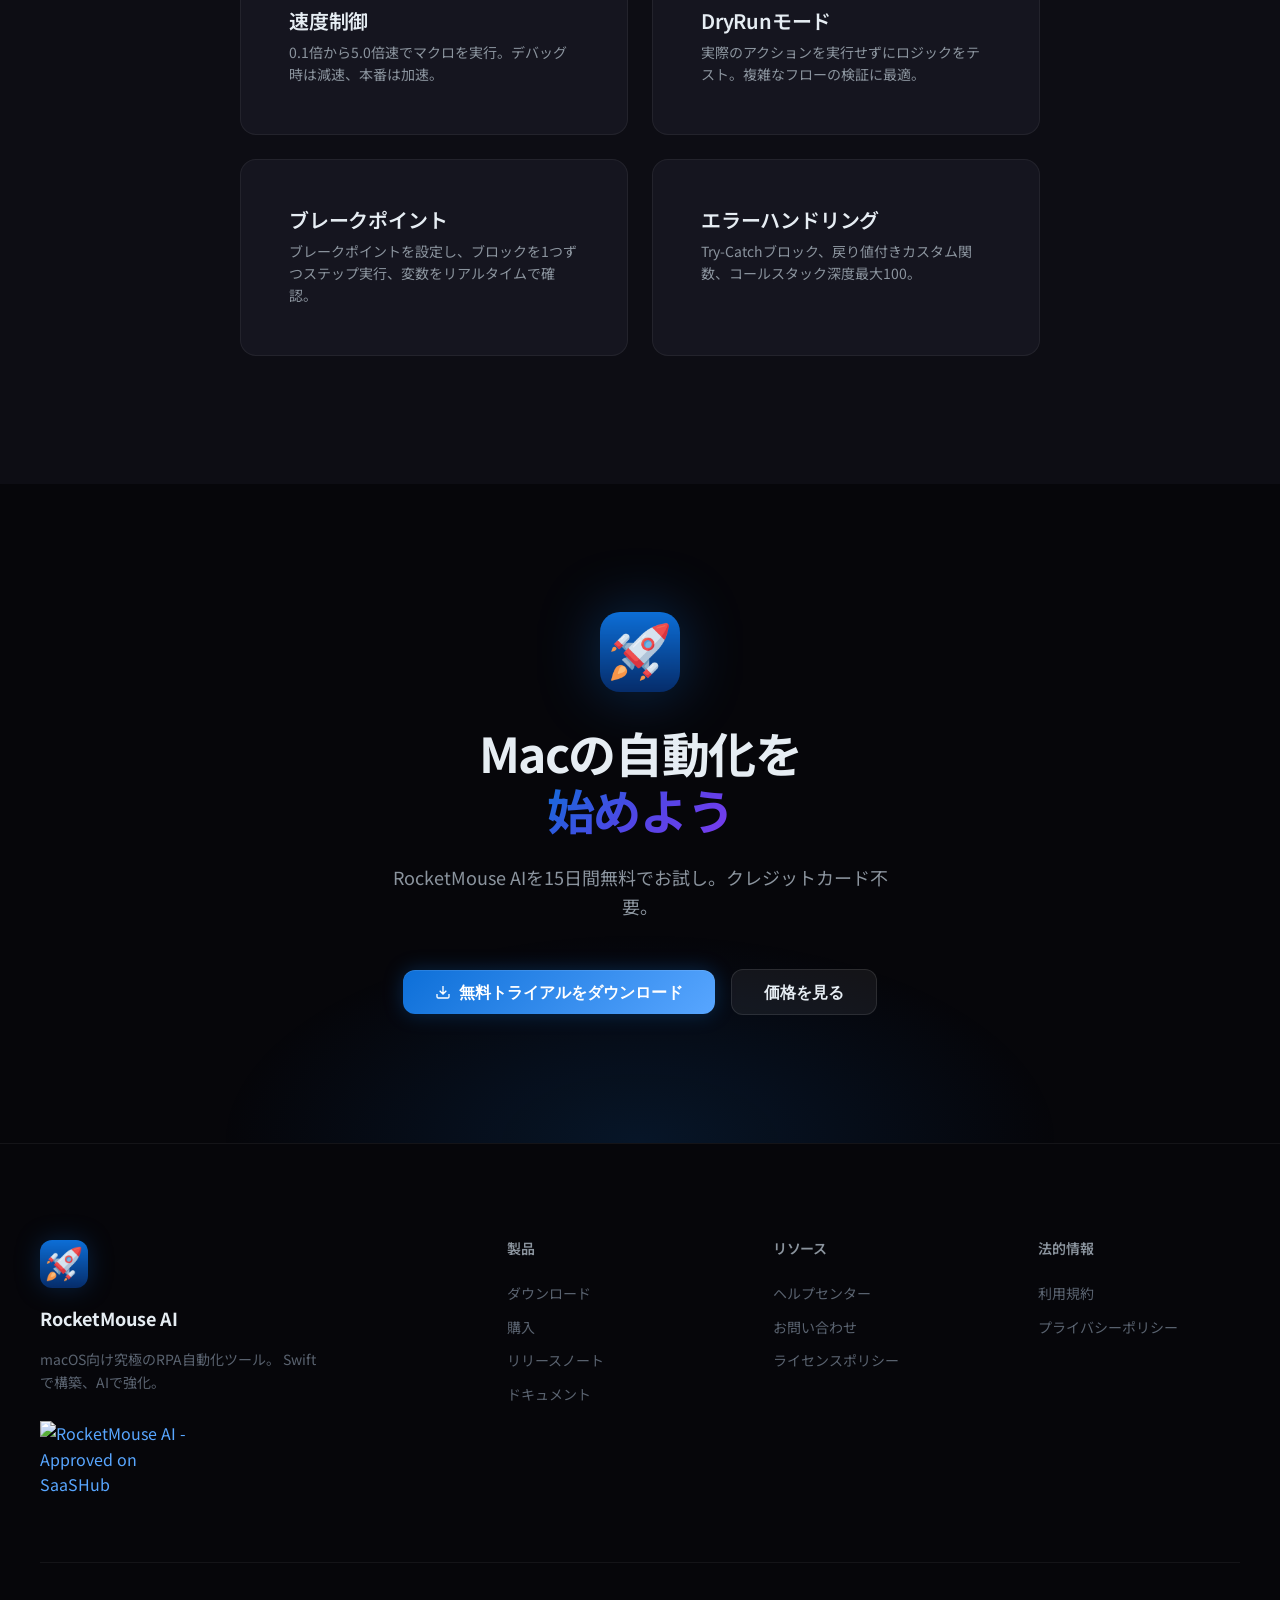
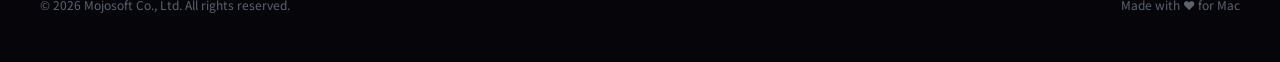
==== commit 20cfab19: "Update all version references to v2.0.5 (Build 7) Co-Authored-By: Claude Opus 4.6 (1M context) <nore" ====
--- a/ja/index.html
+++ b/ja/index.html
@@ -93,7 +93,7 @@
       <div class="hero__badge reveal reveal-delay-1">
         <span class="badge">
           <span class="badge__dot"></span>
-          v2.0.3 — AI Vision &amp; Apple Intelligence
+          v2.0.5 — AI Vision &amp; Apple Intelligence
         </span>
       </div>
 
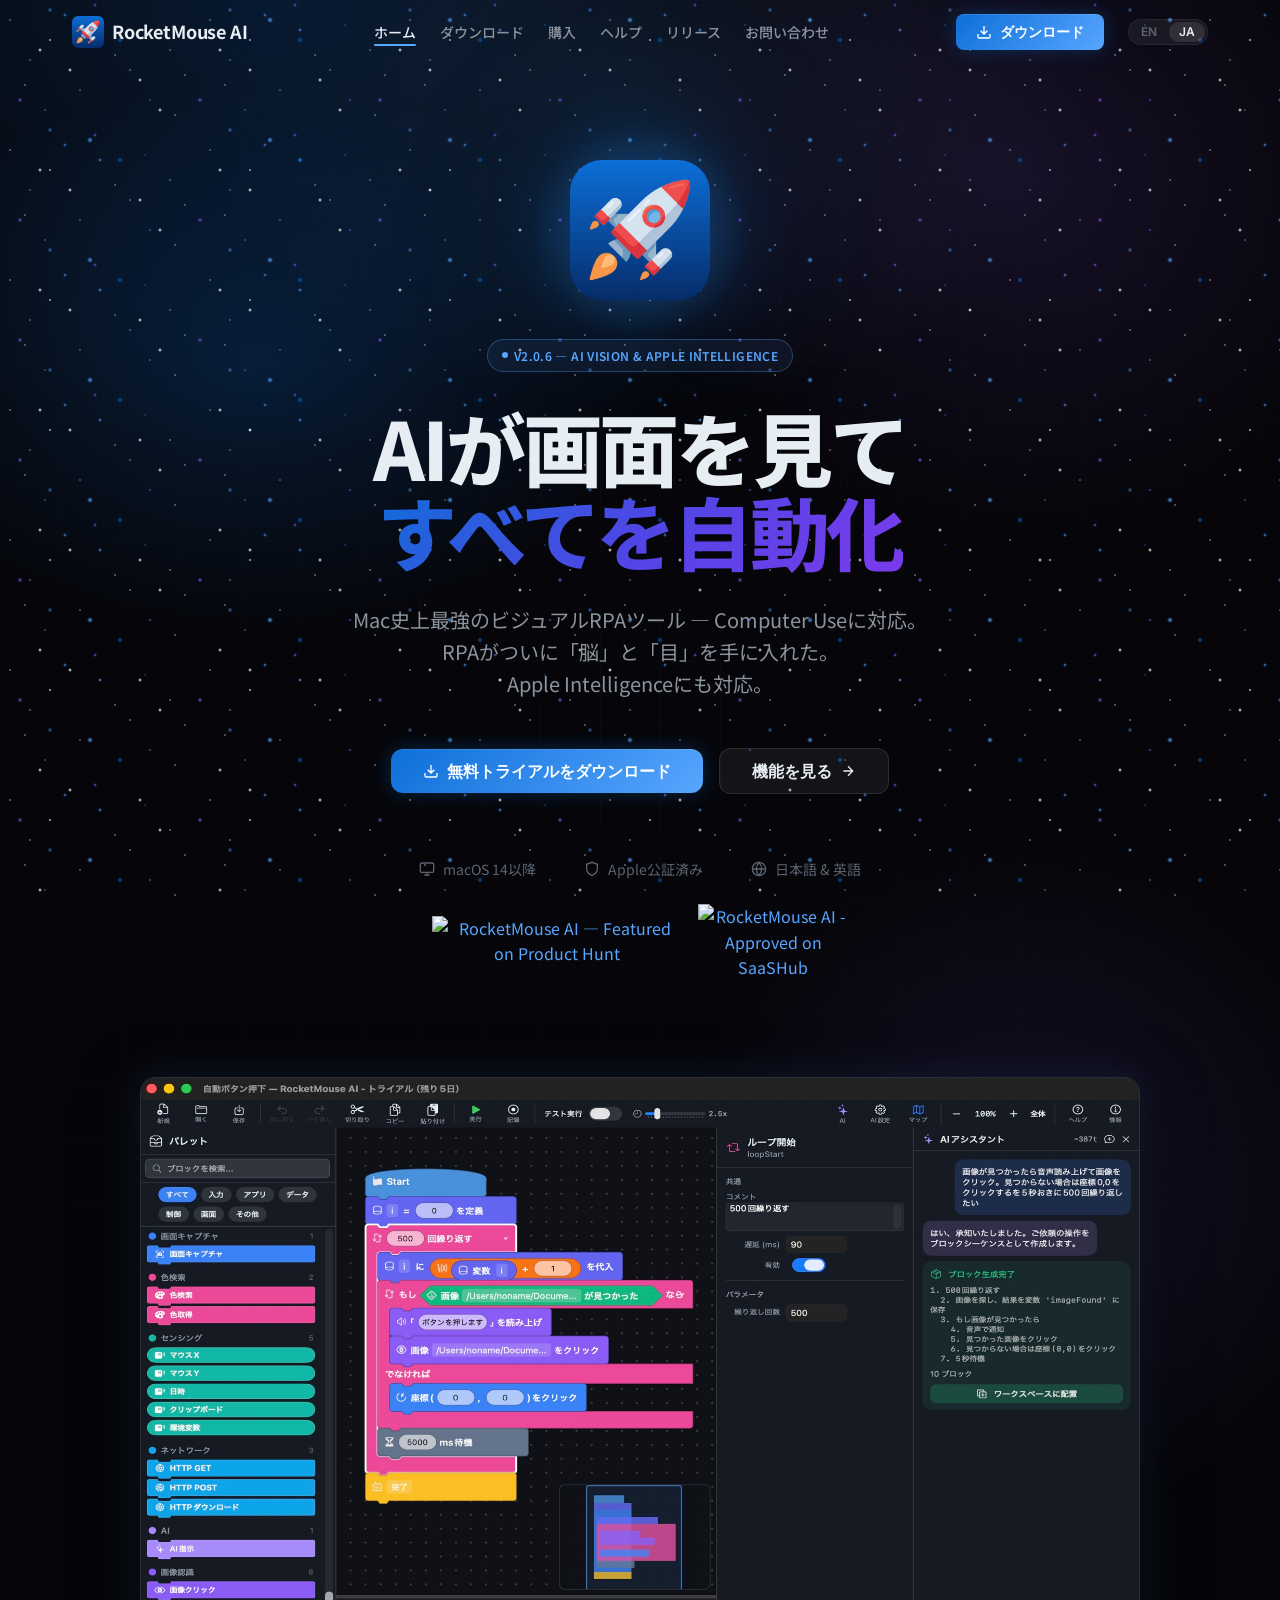
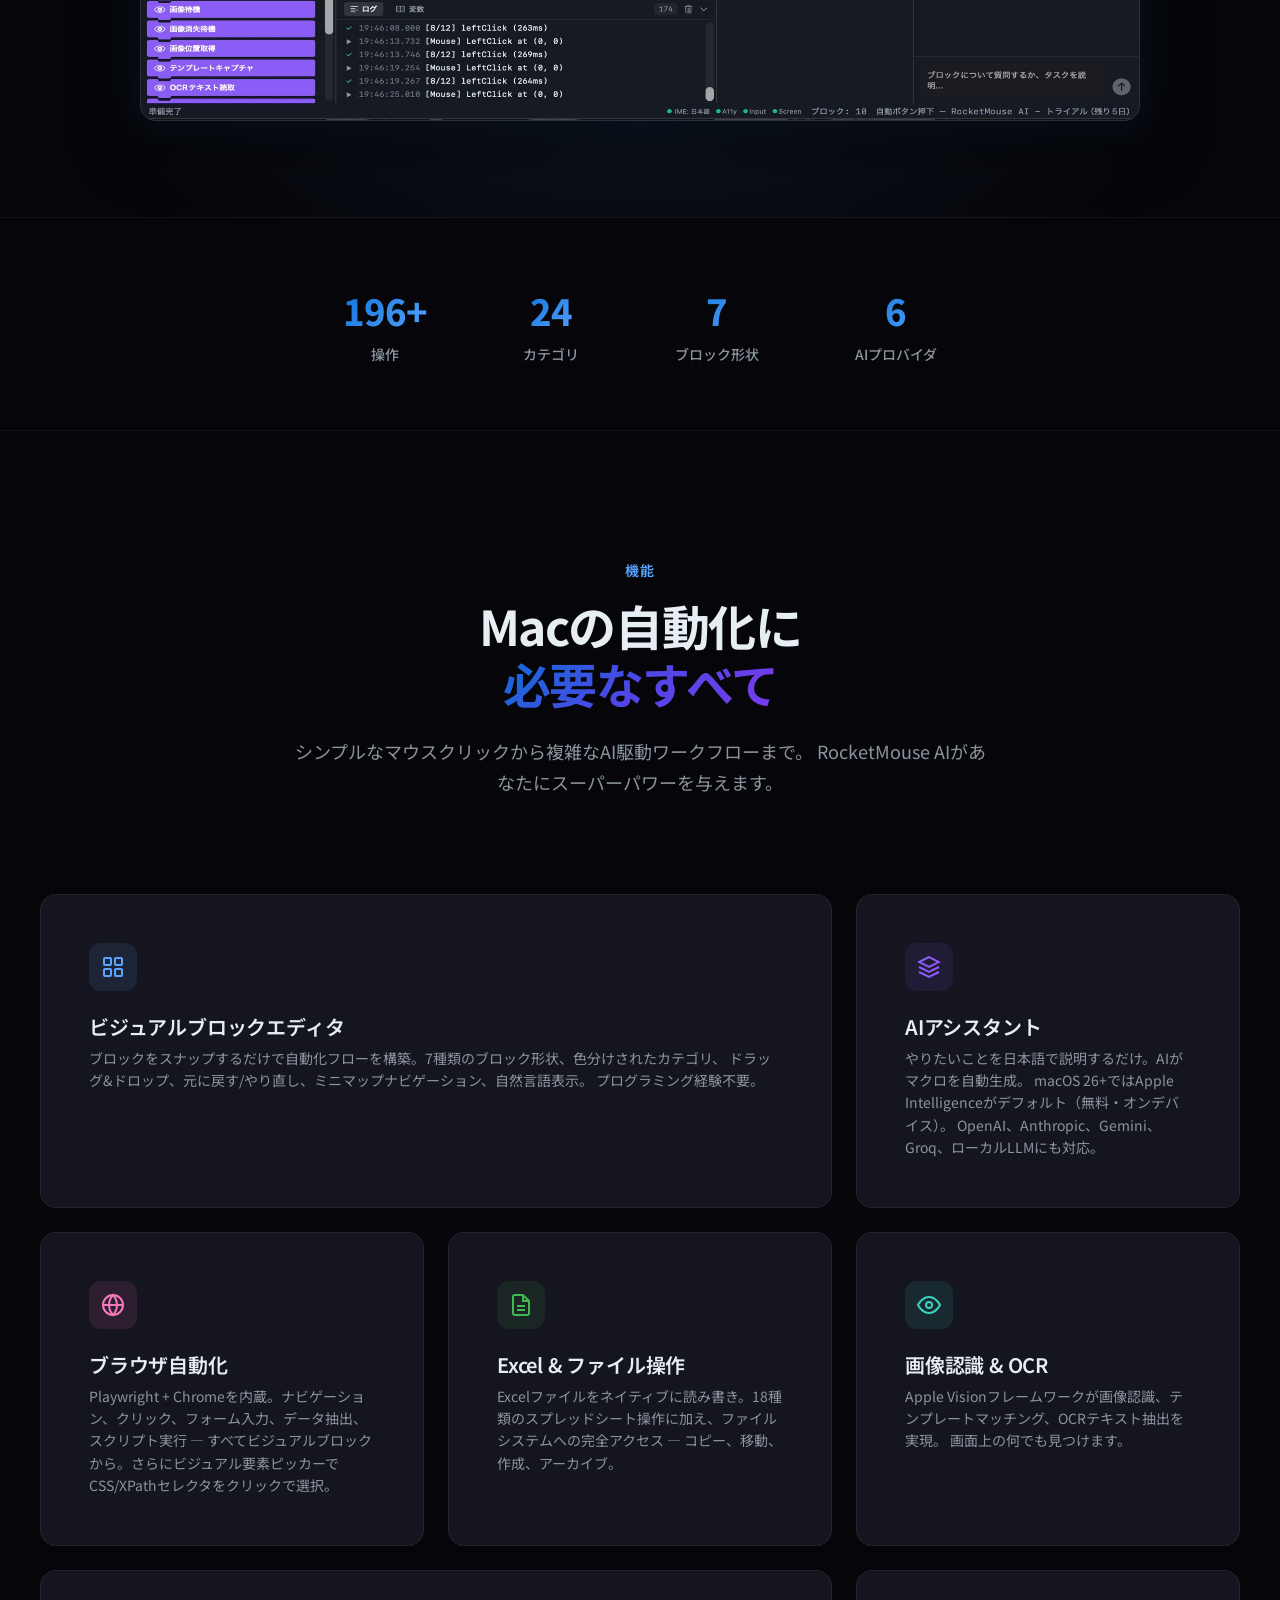
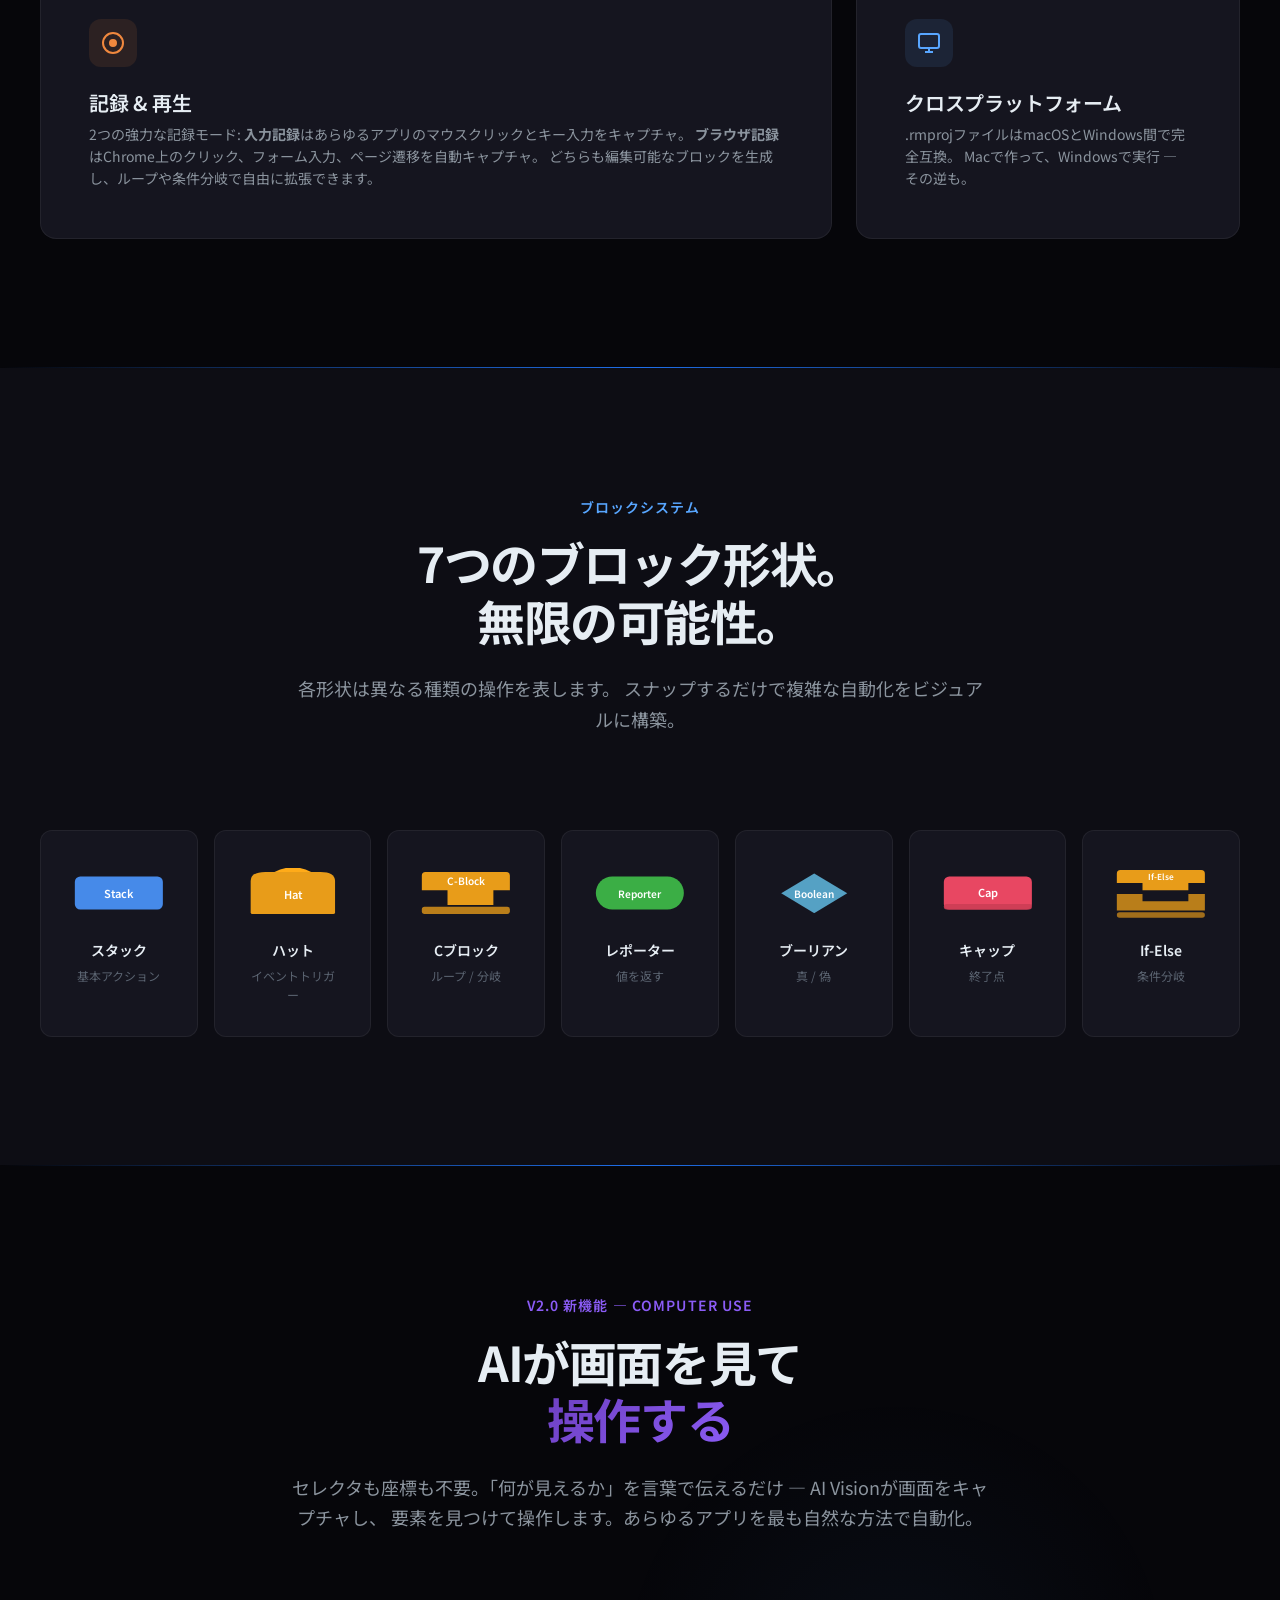
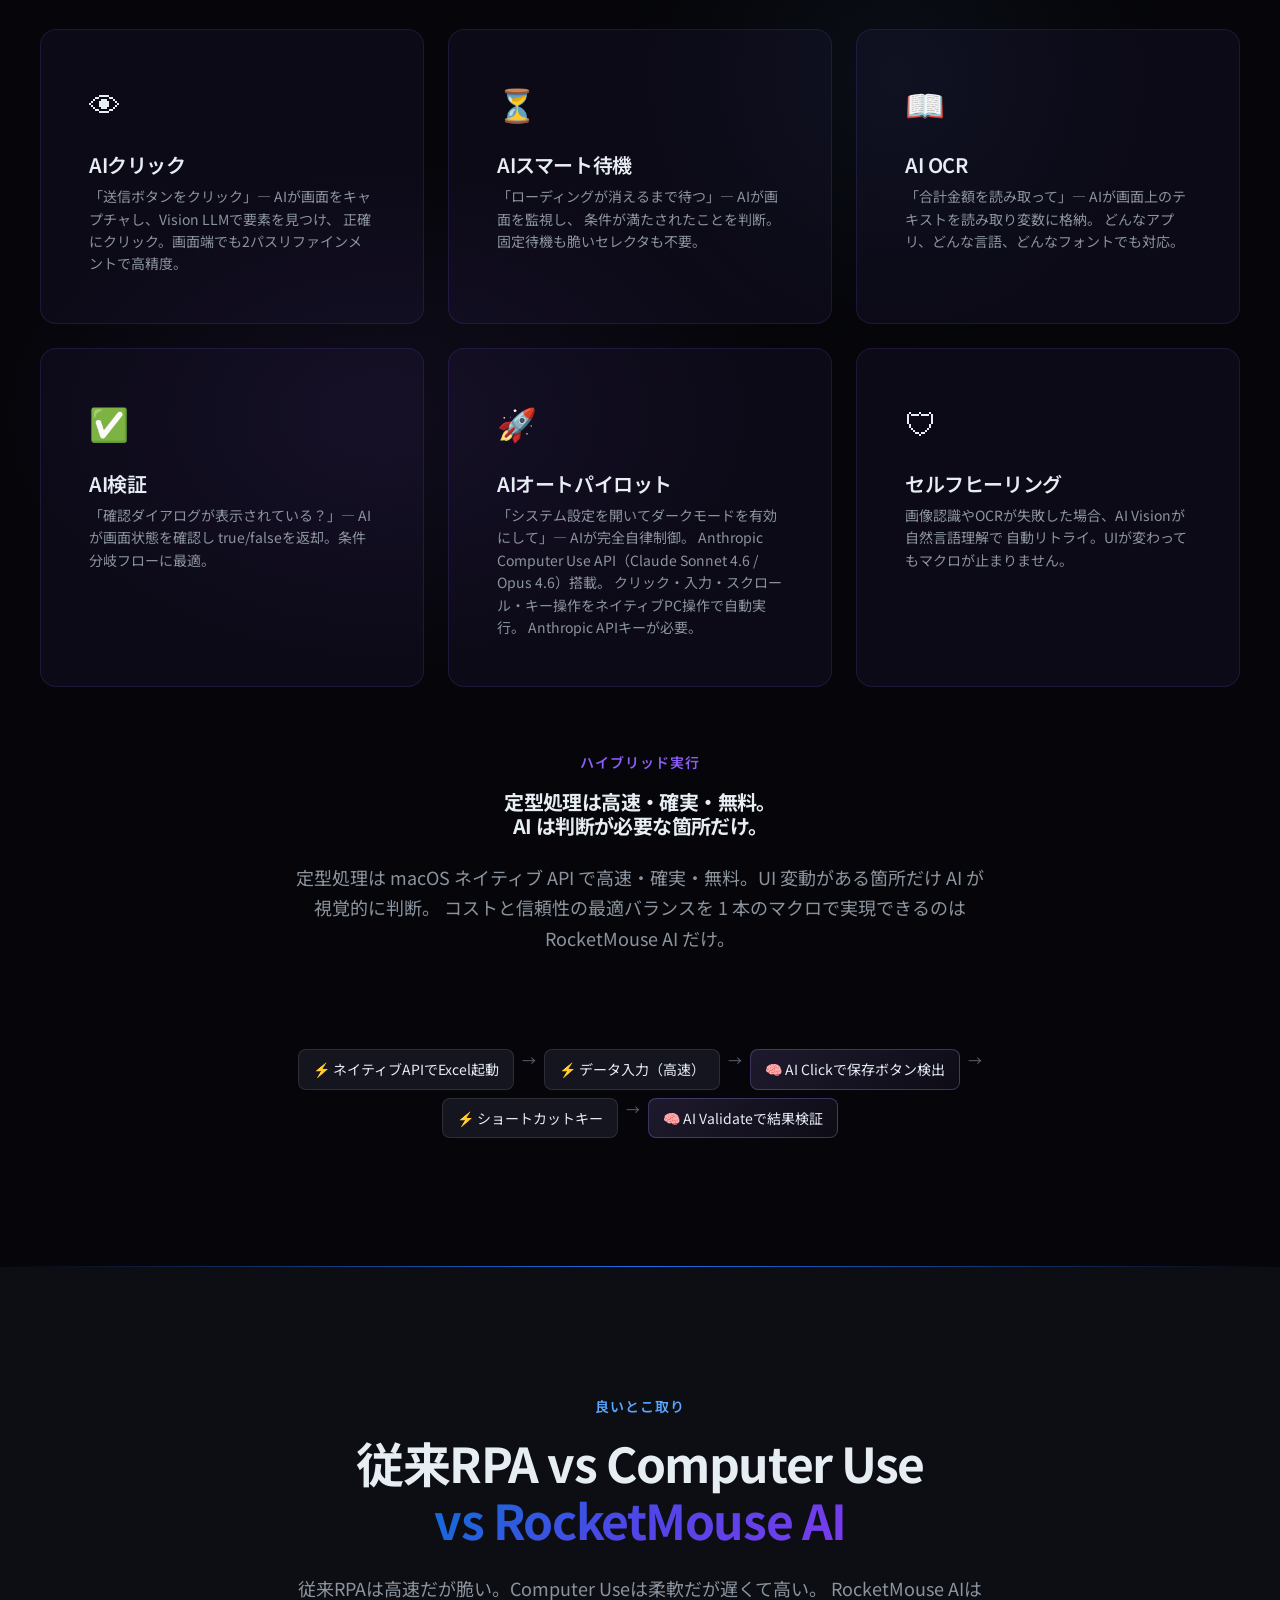
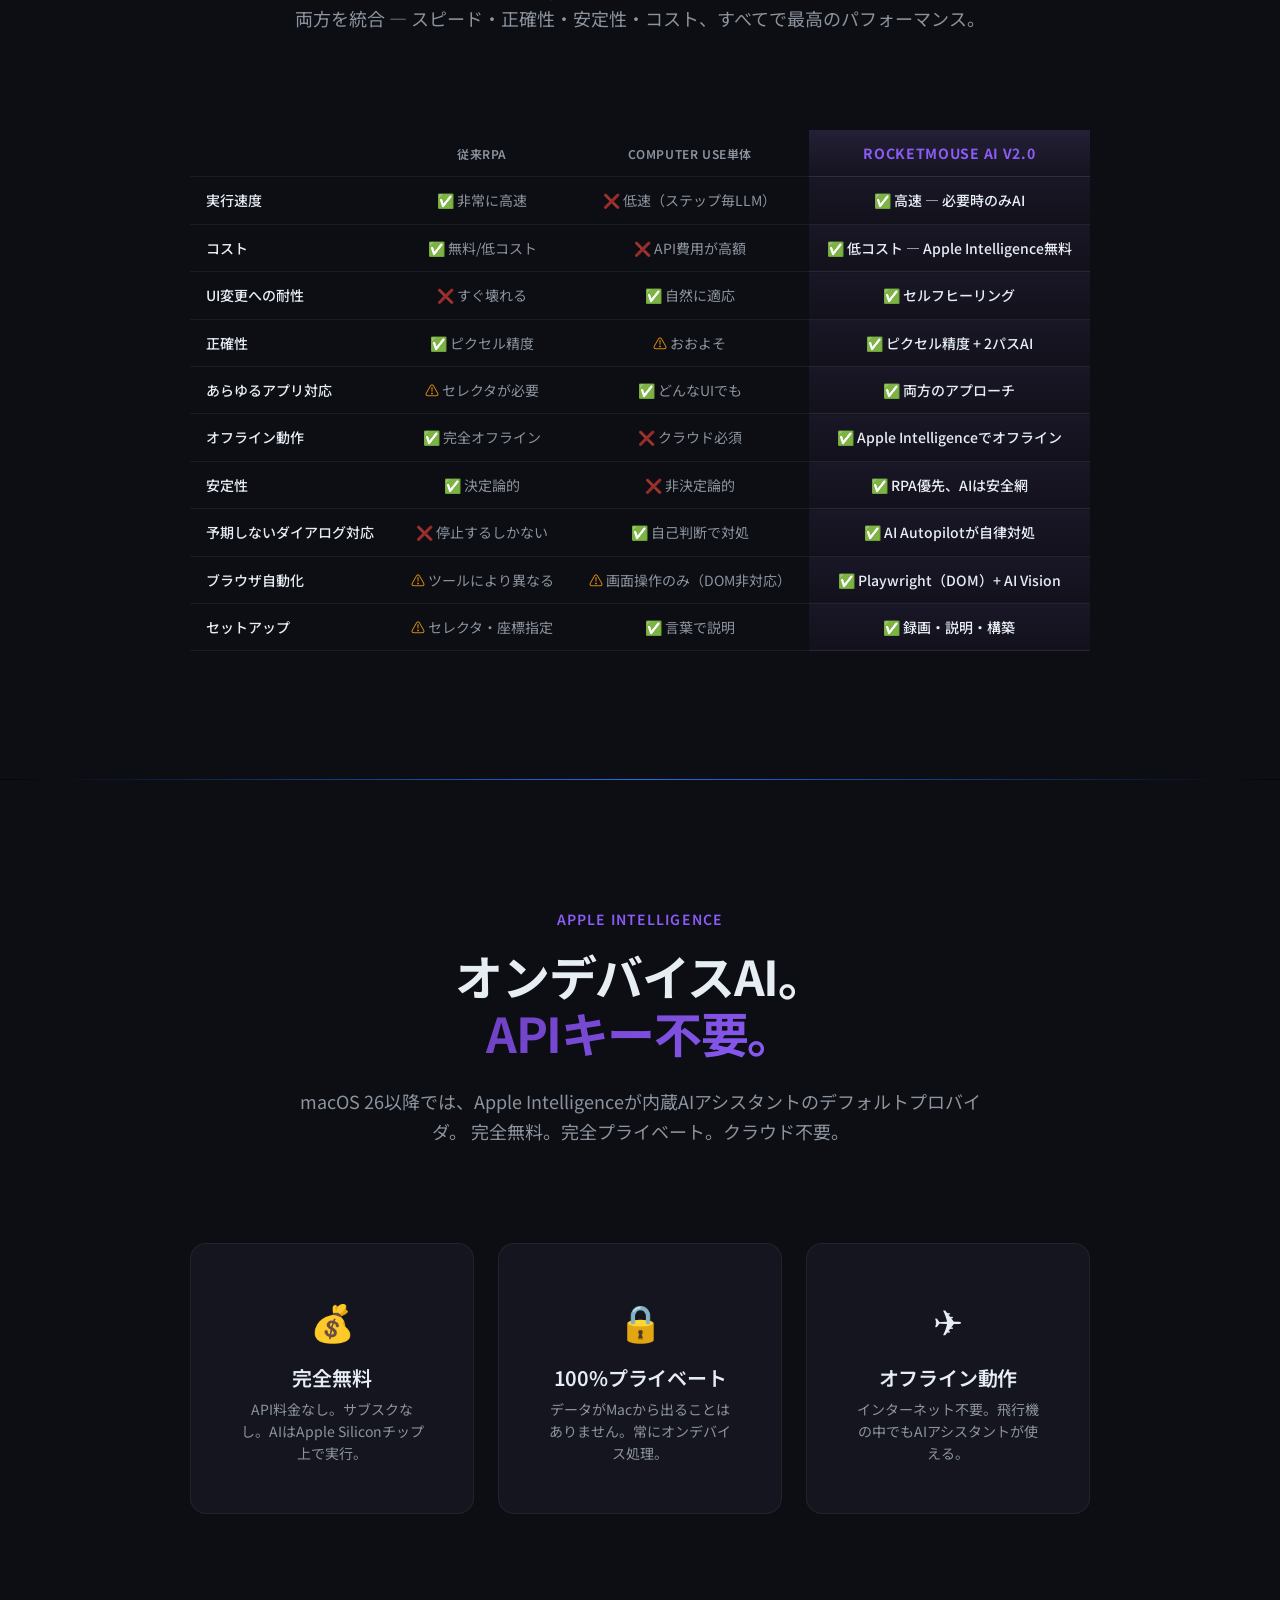
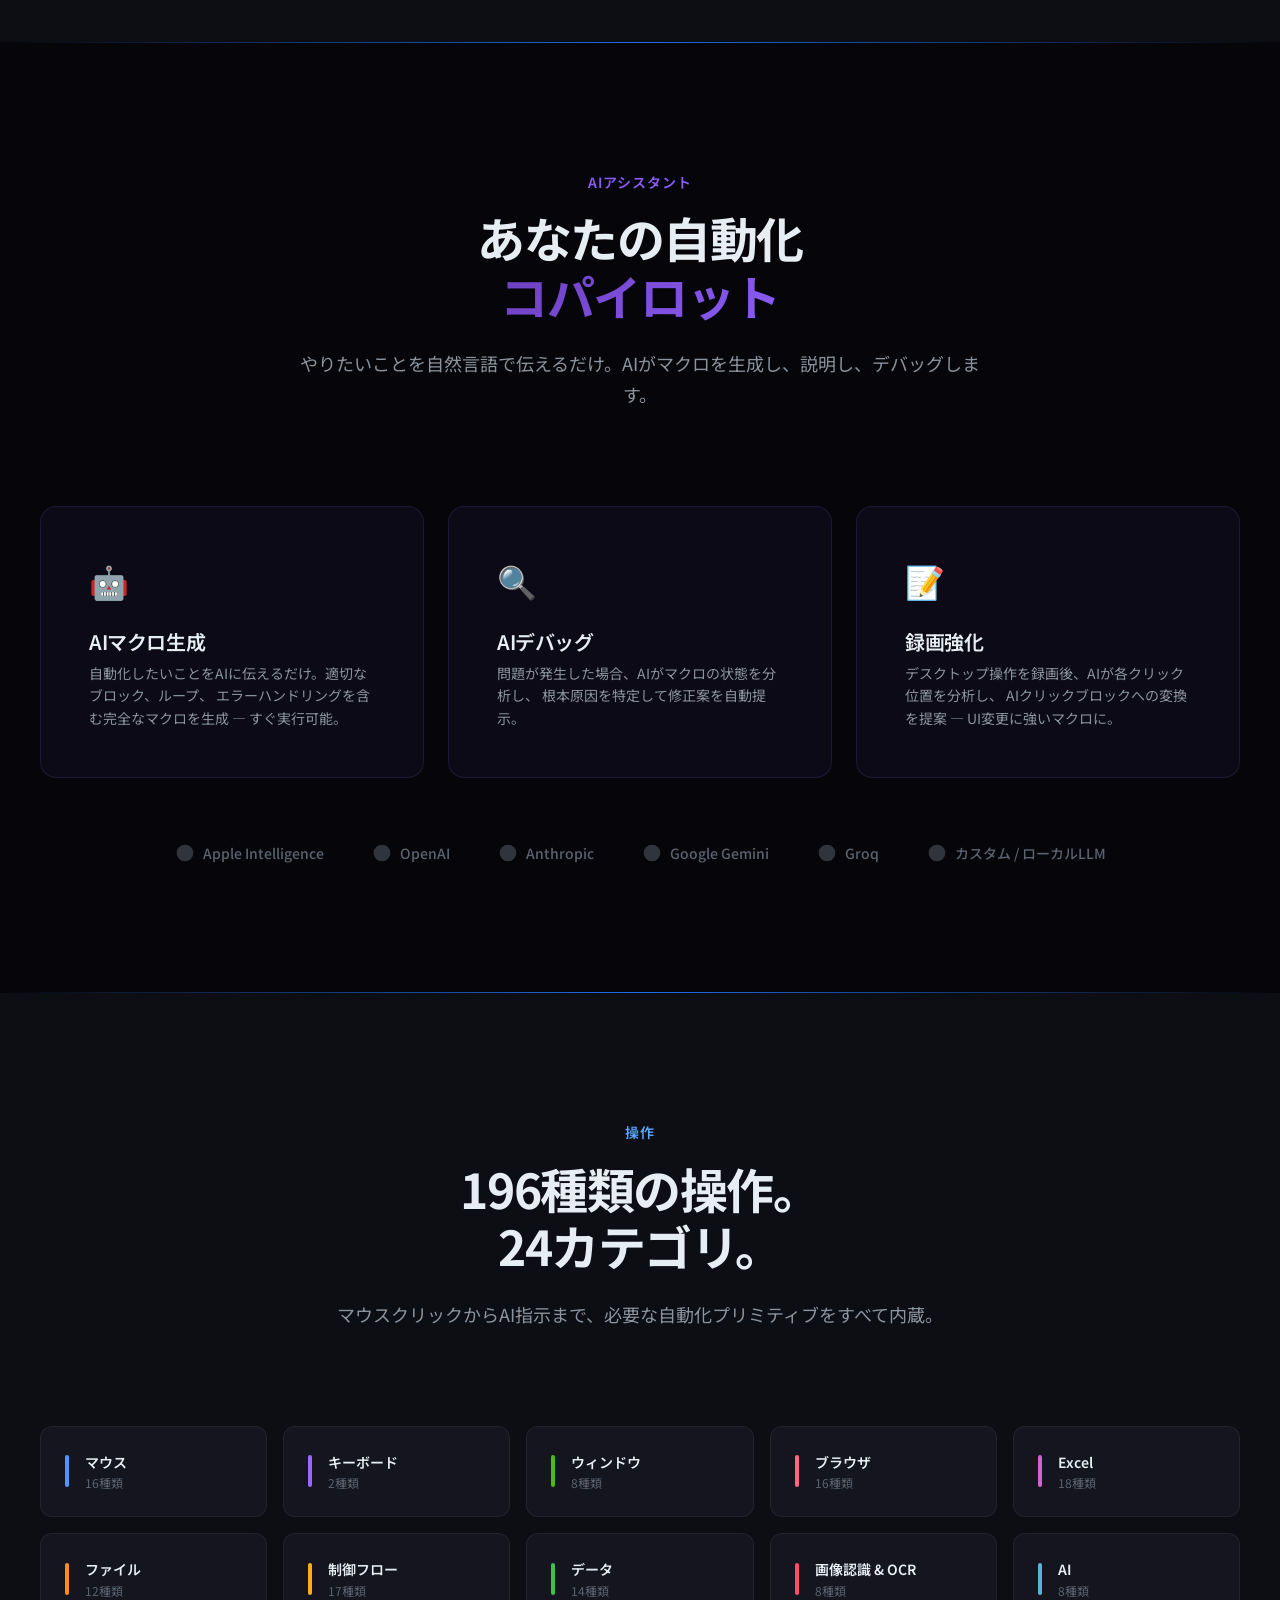
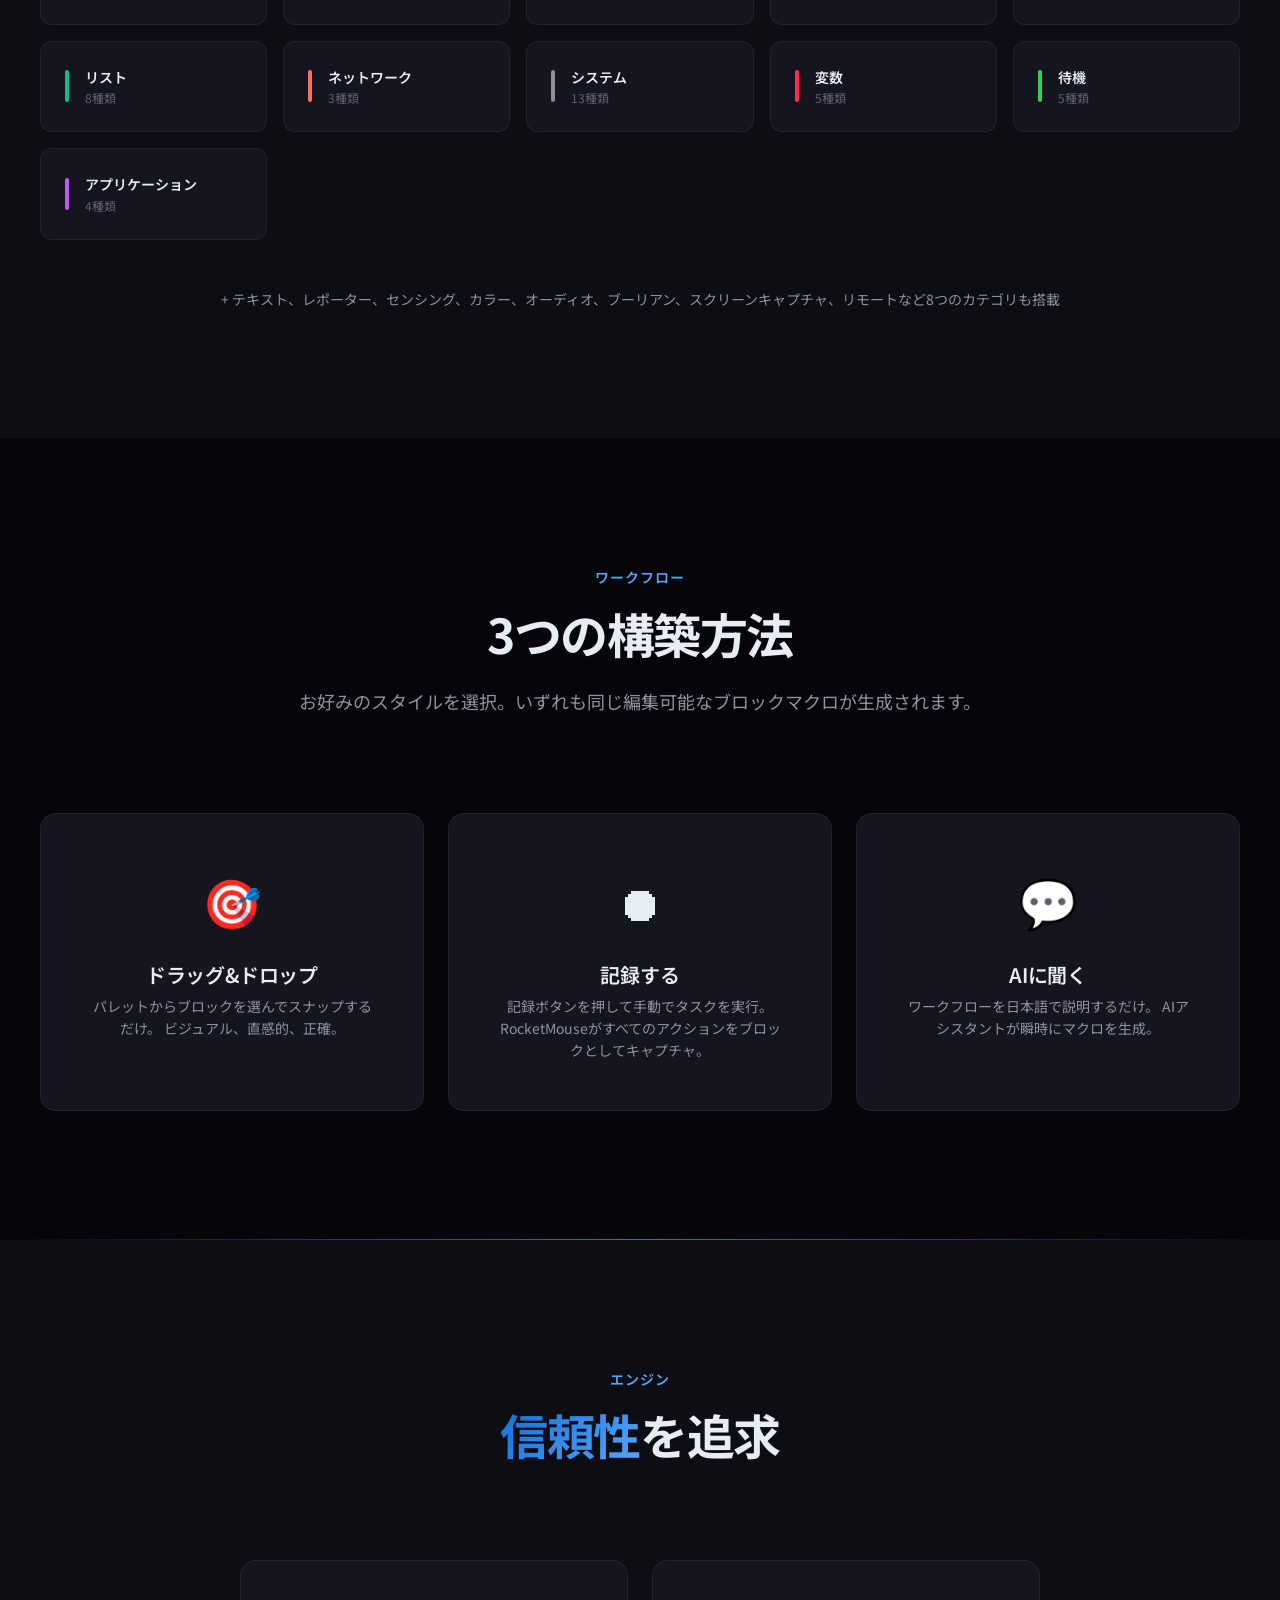
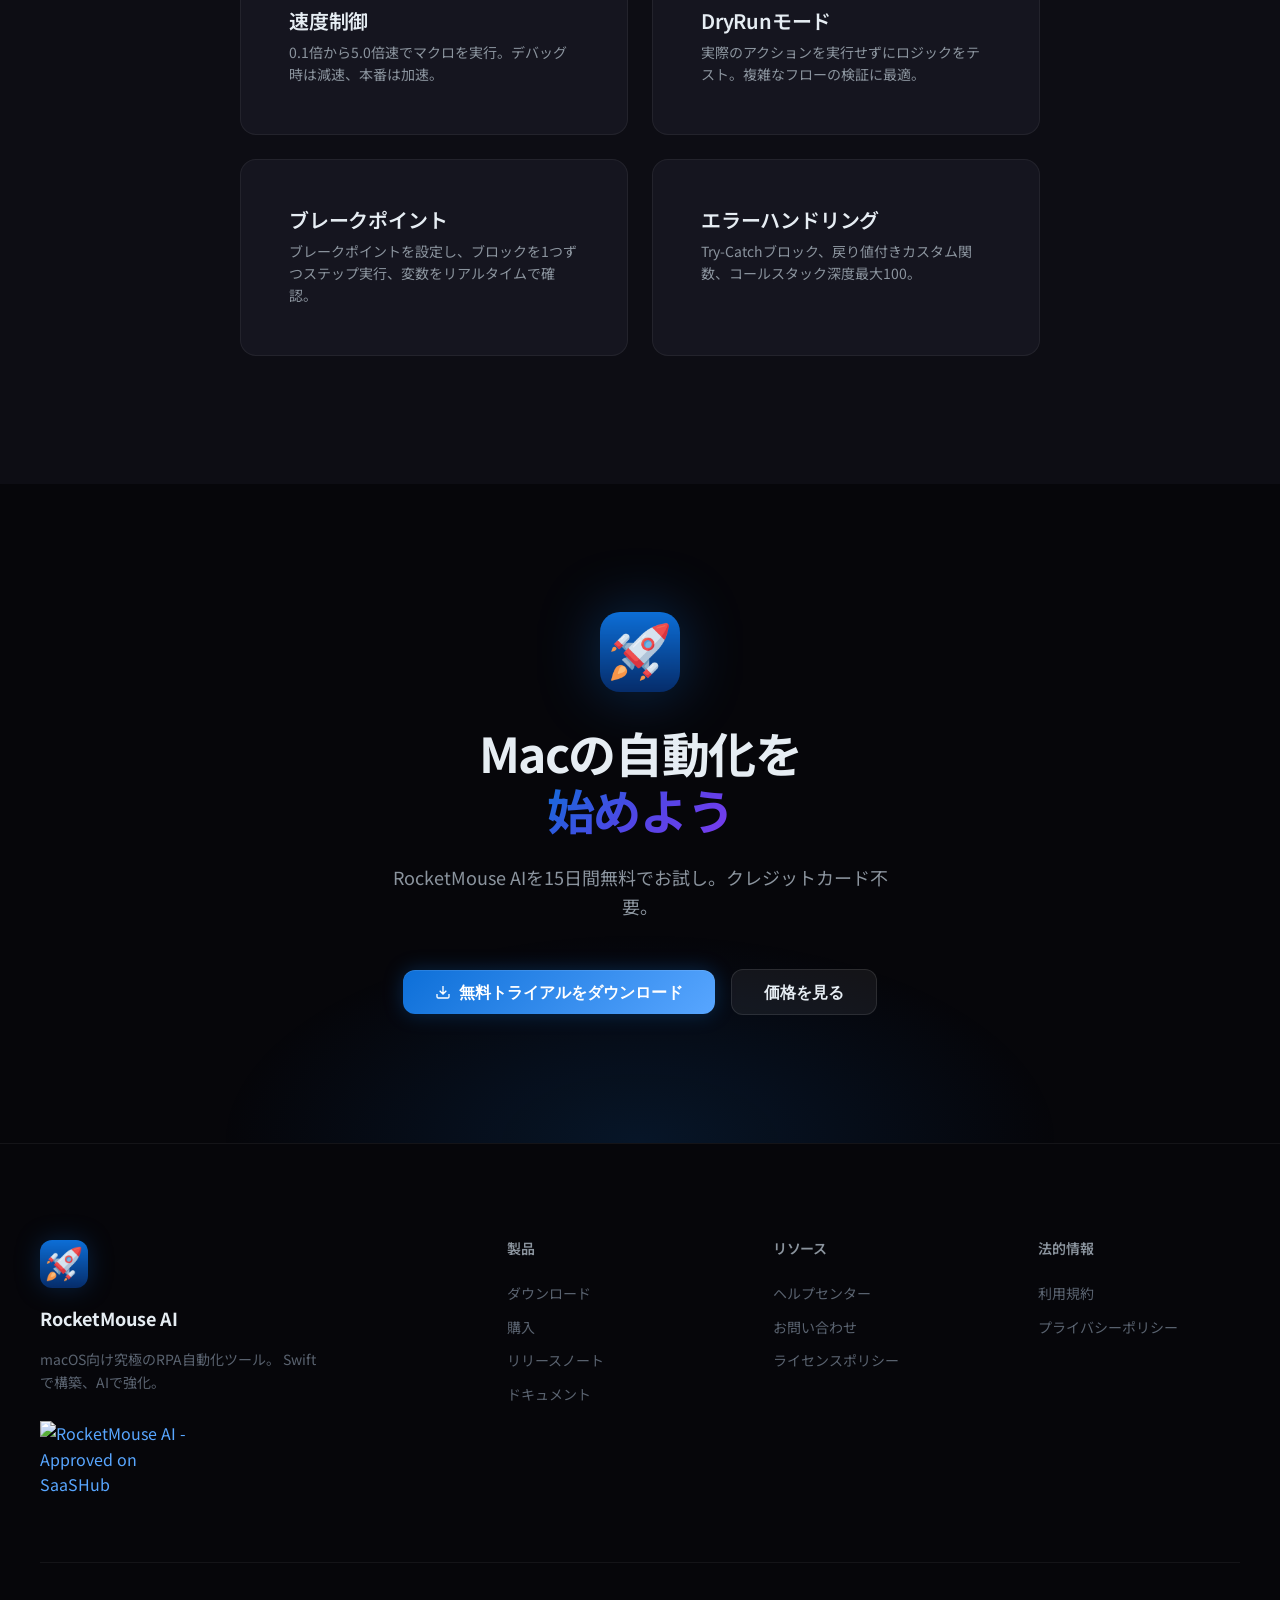
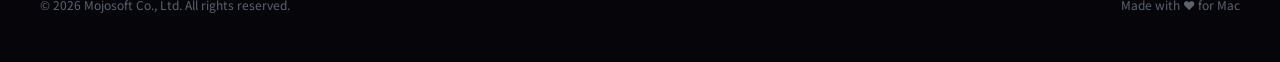
==== commit 9b90e2cb: "v2.0.6: Trackpad support + version update + help navigation guide - Version: 2.0.5 → 2.0.6 (Build 8)" ====
--- a/ja/index.html
+++ b/ja/index.html
@@ -93,7 +93,7 @@
       <div class="hero__badge reveal reveal-delay-1">
         <span class="badge">
           <span class="badge__dot"></span>
-          v2.0.5 — AI Vision &amp; Apple Intelligence
+          v2.0.6 — AI Vision &amp; Apple Intelligence
         </span>
       </div>
 
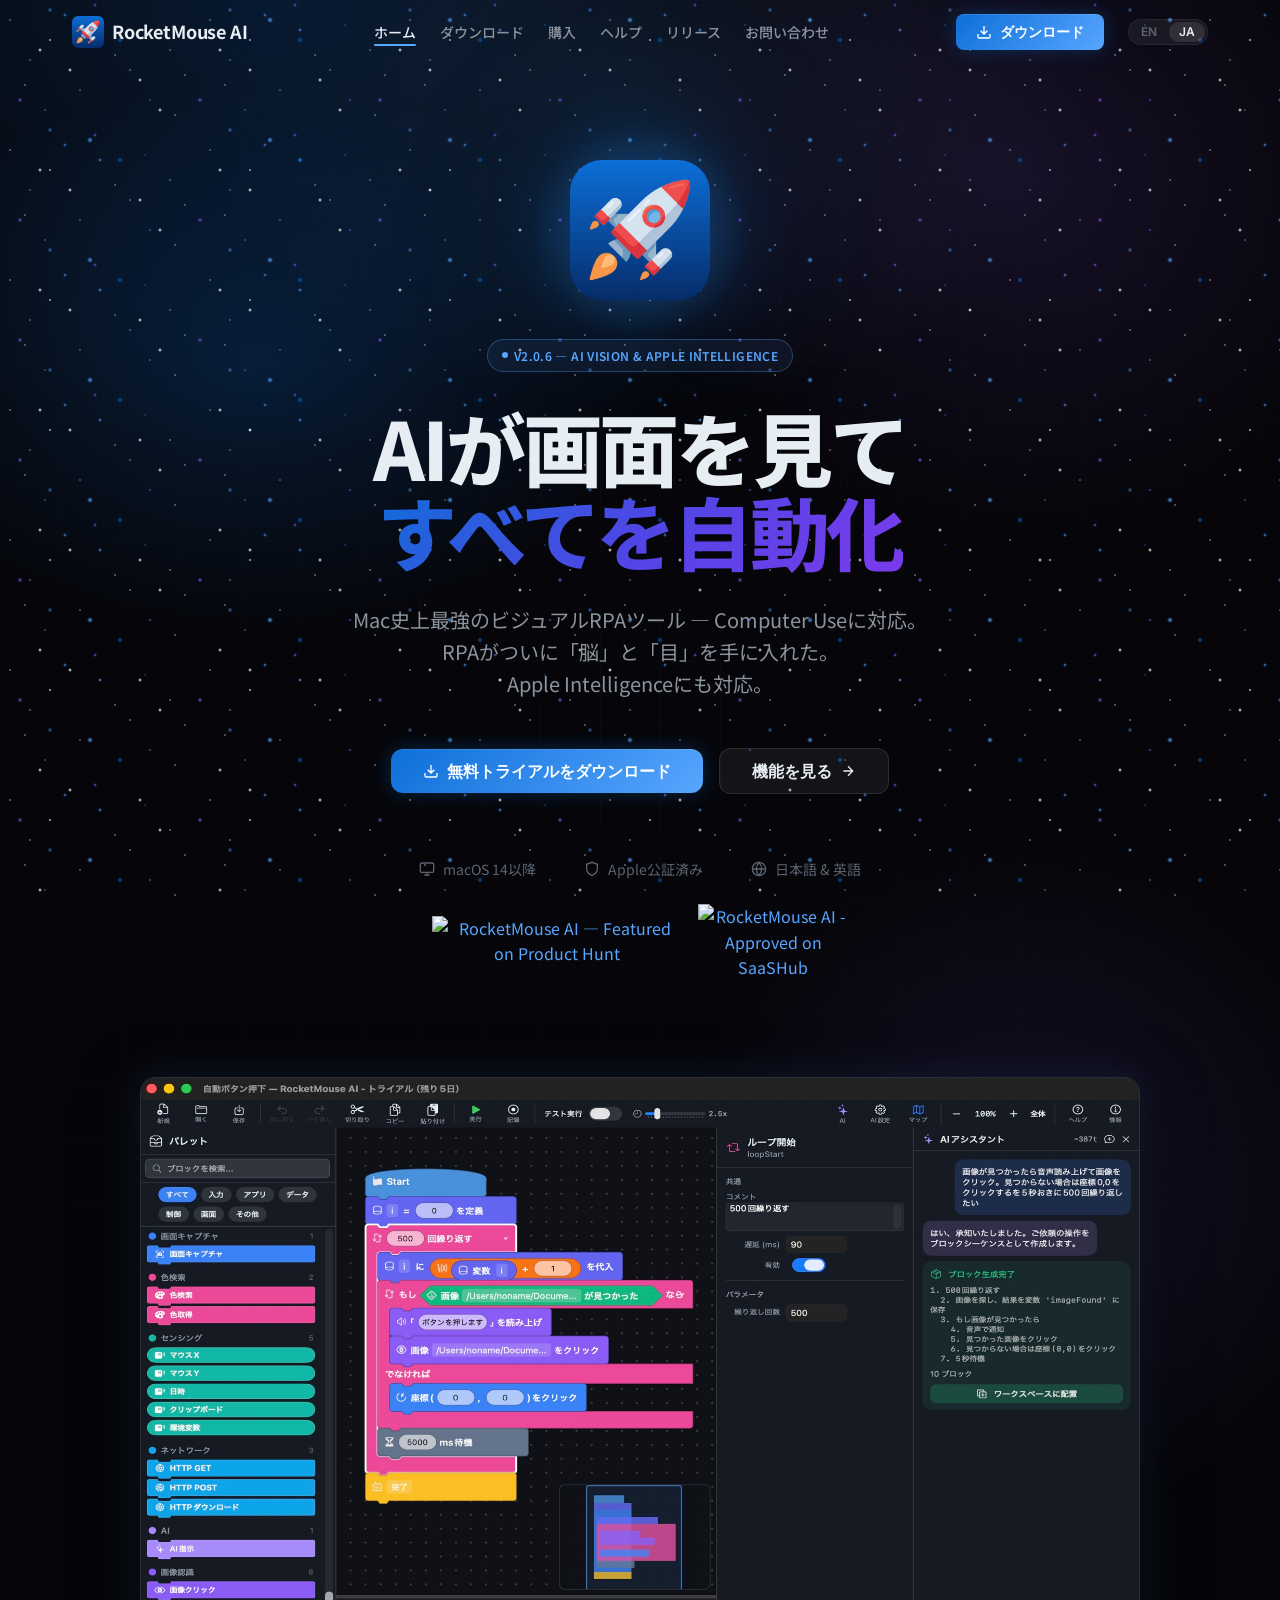
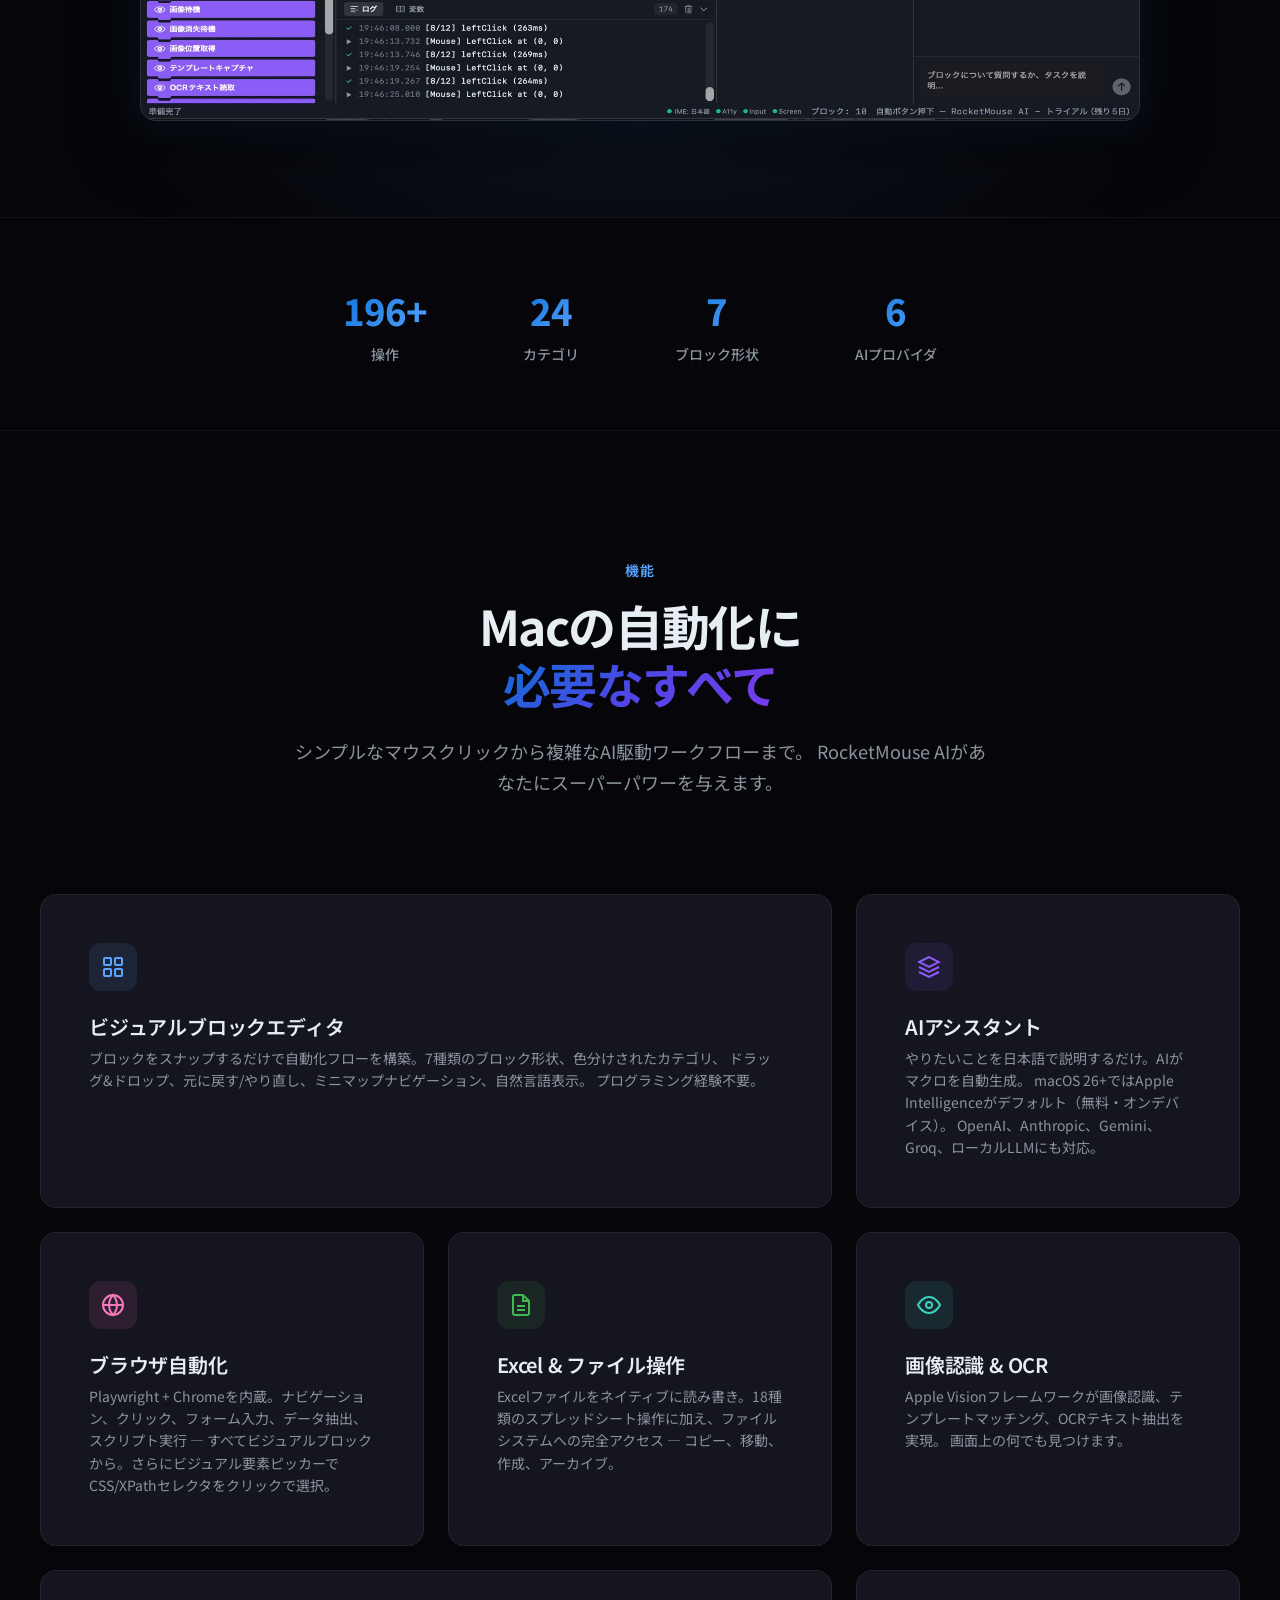
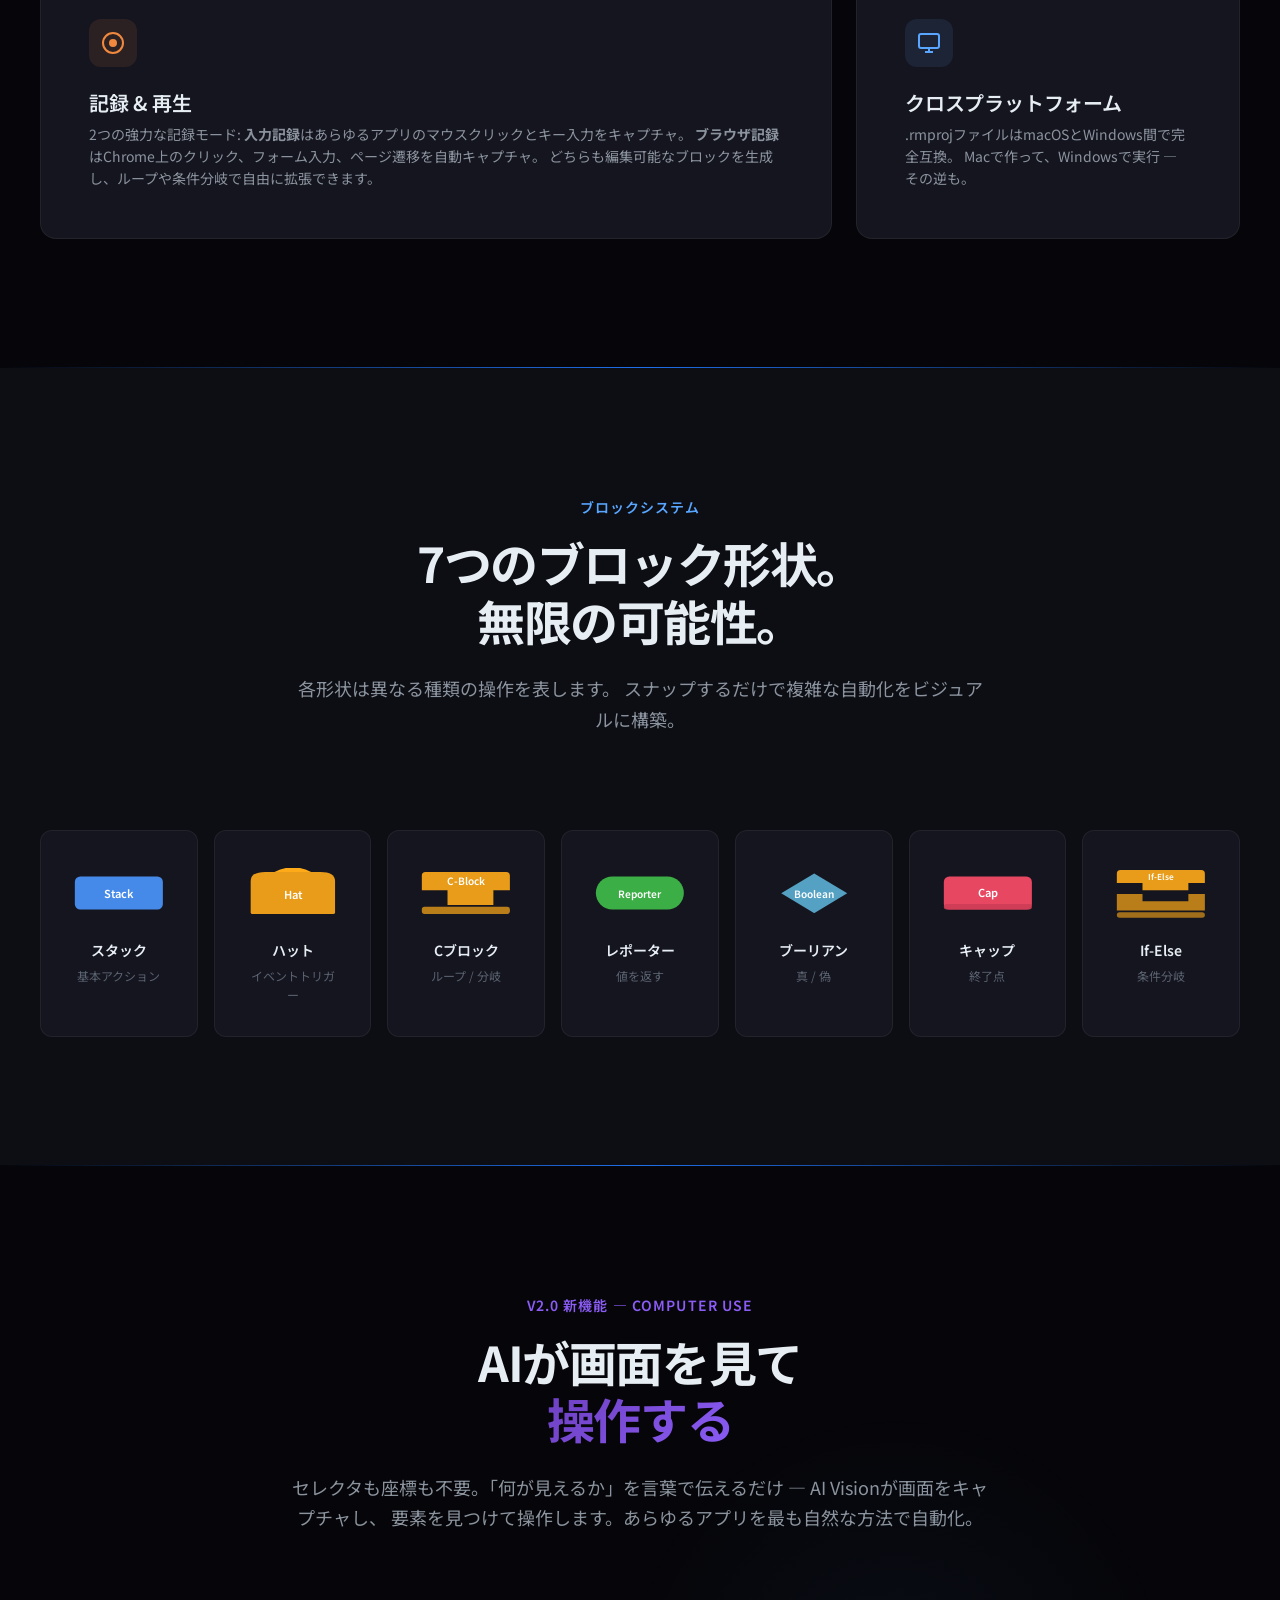
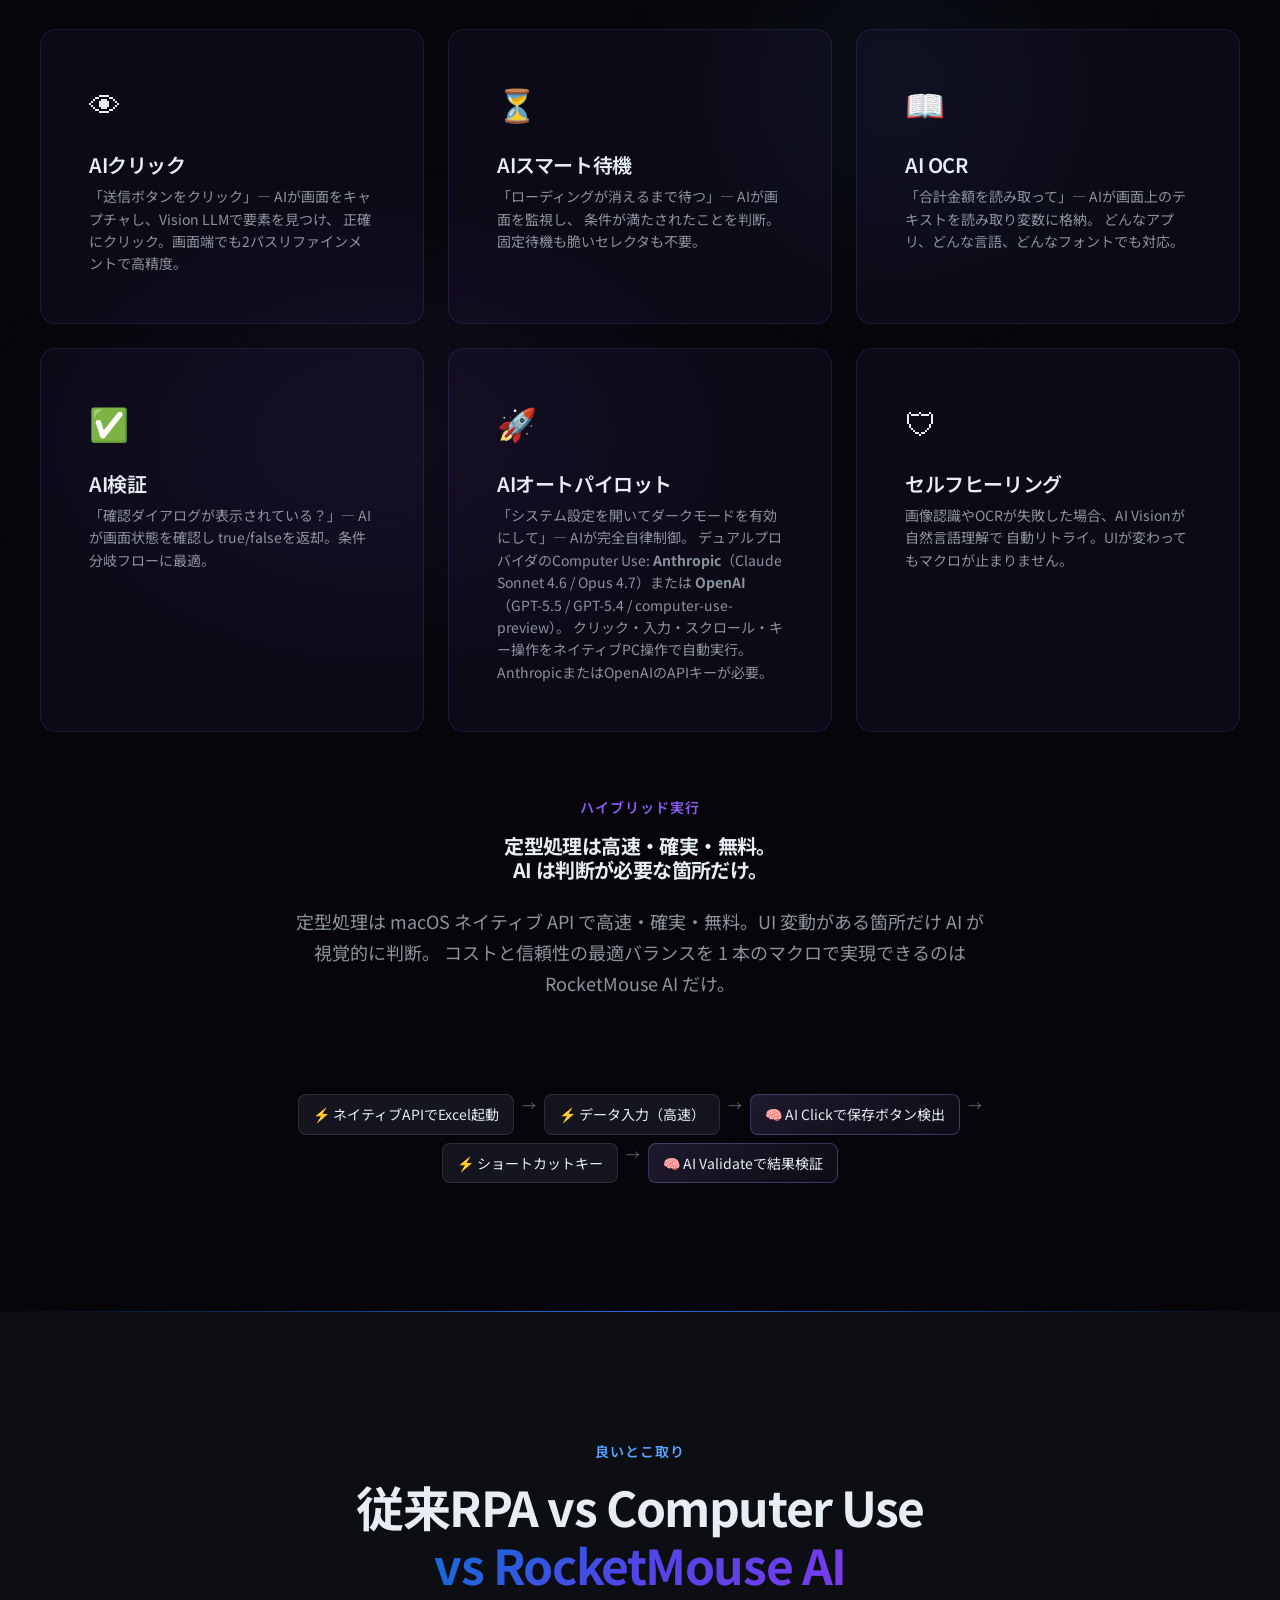
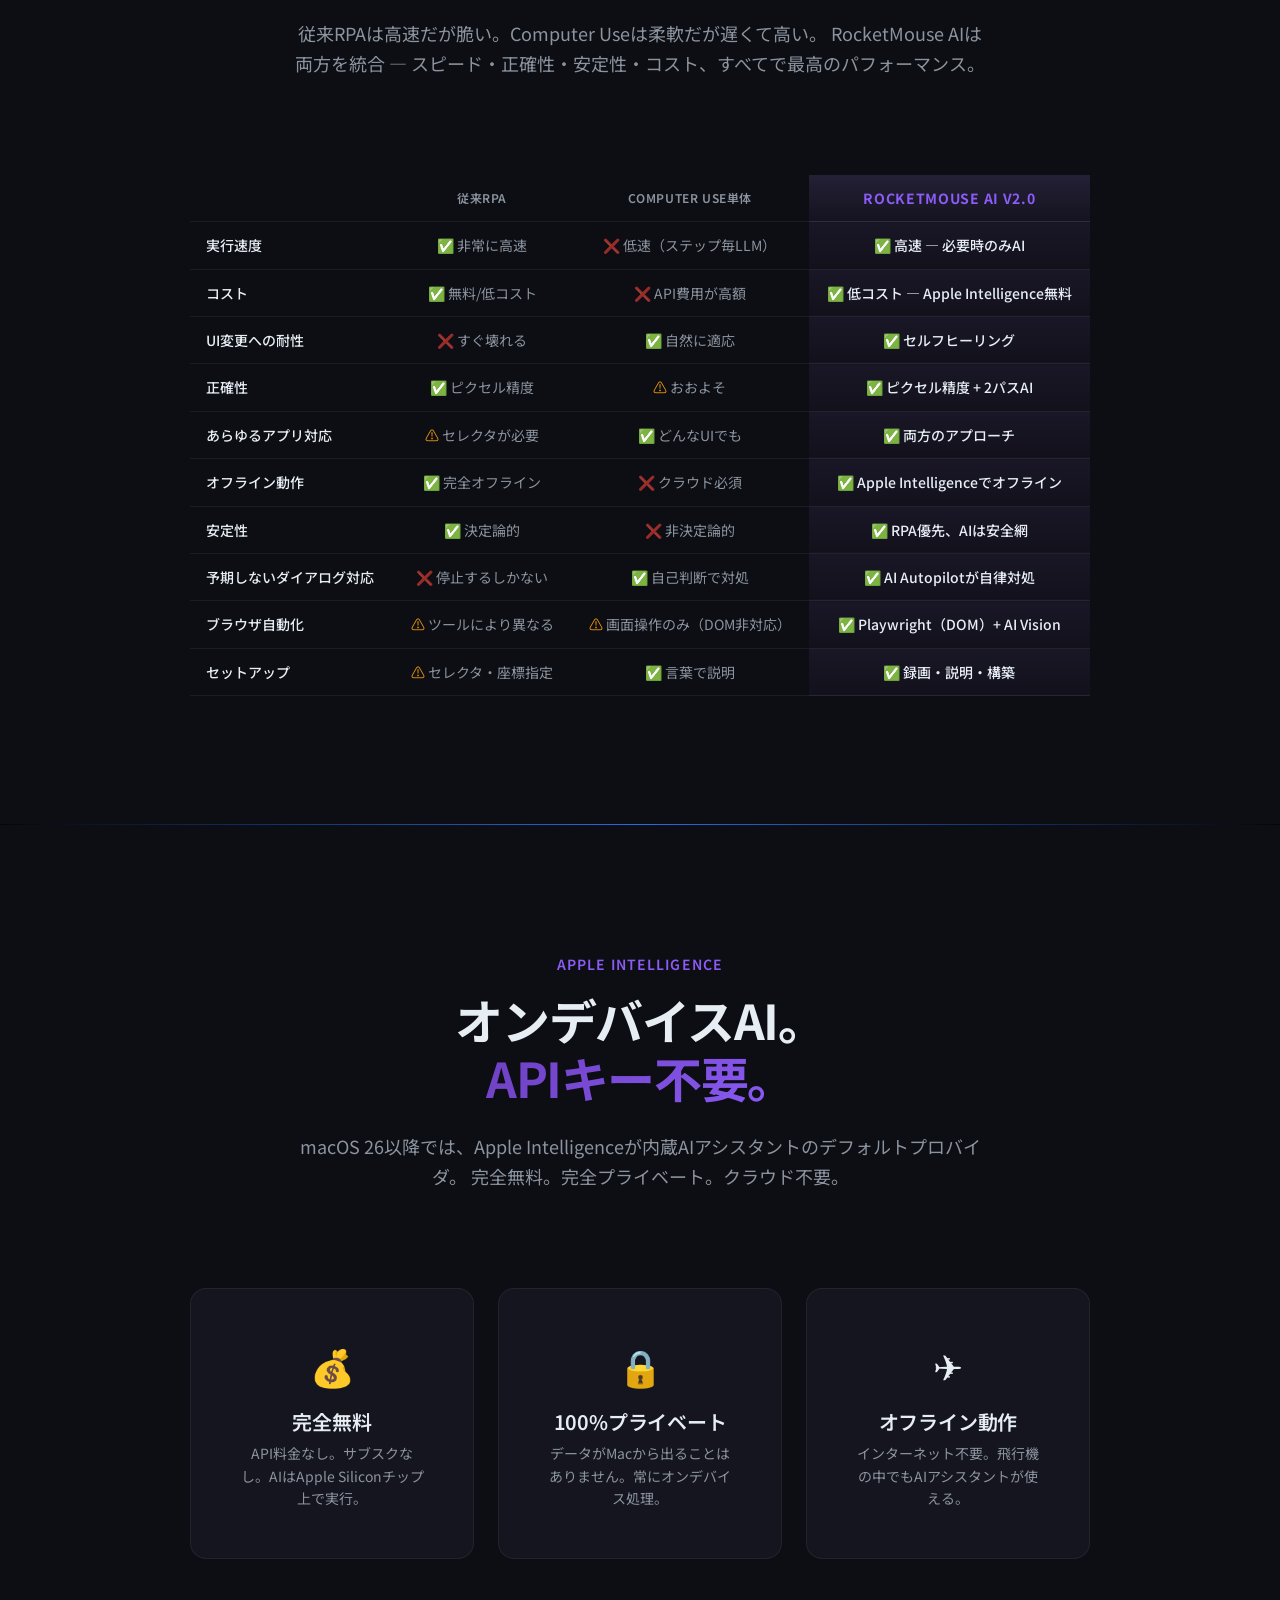
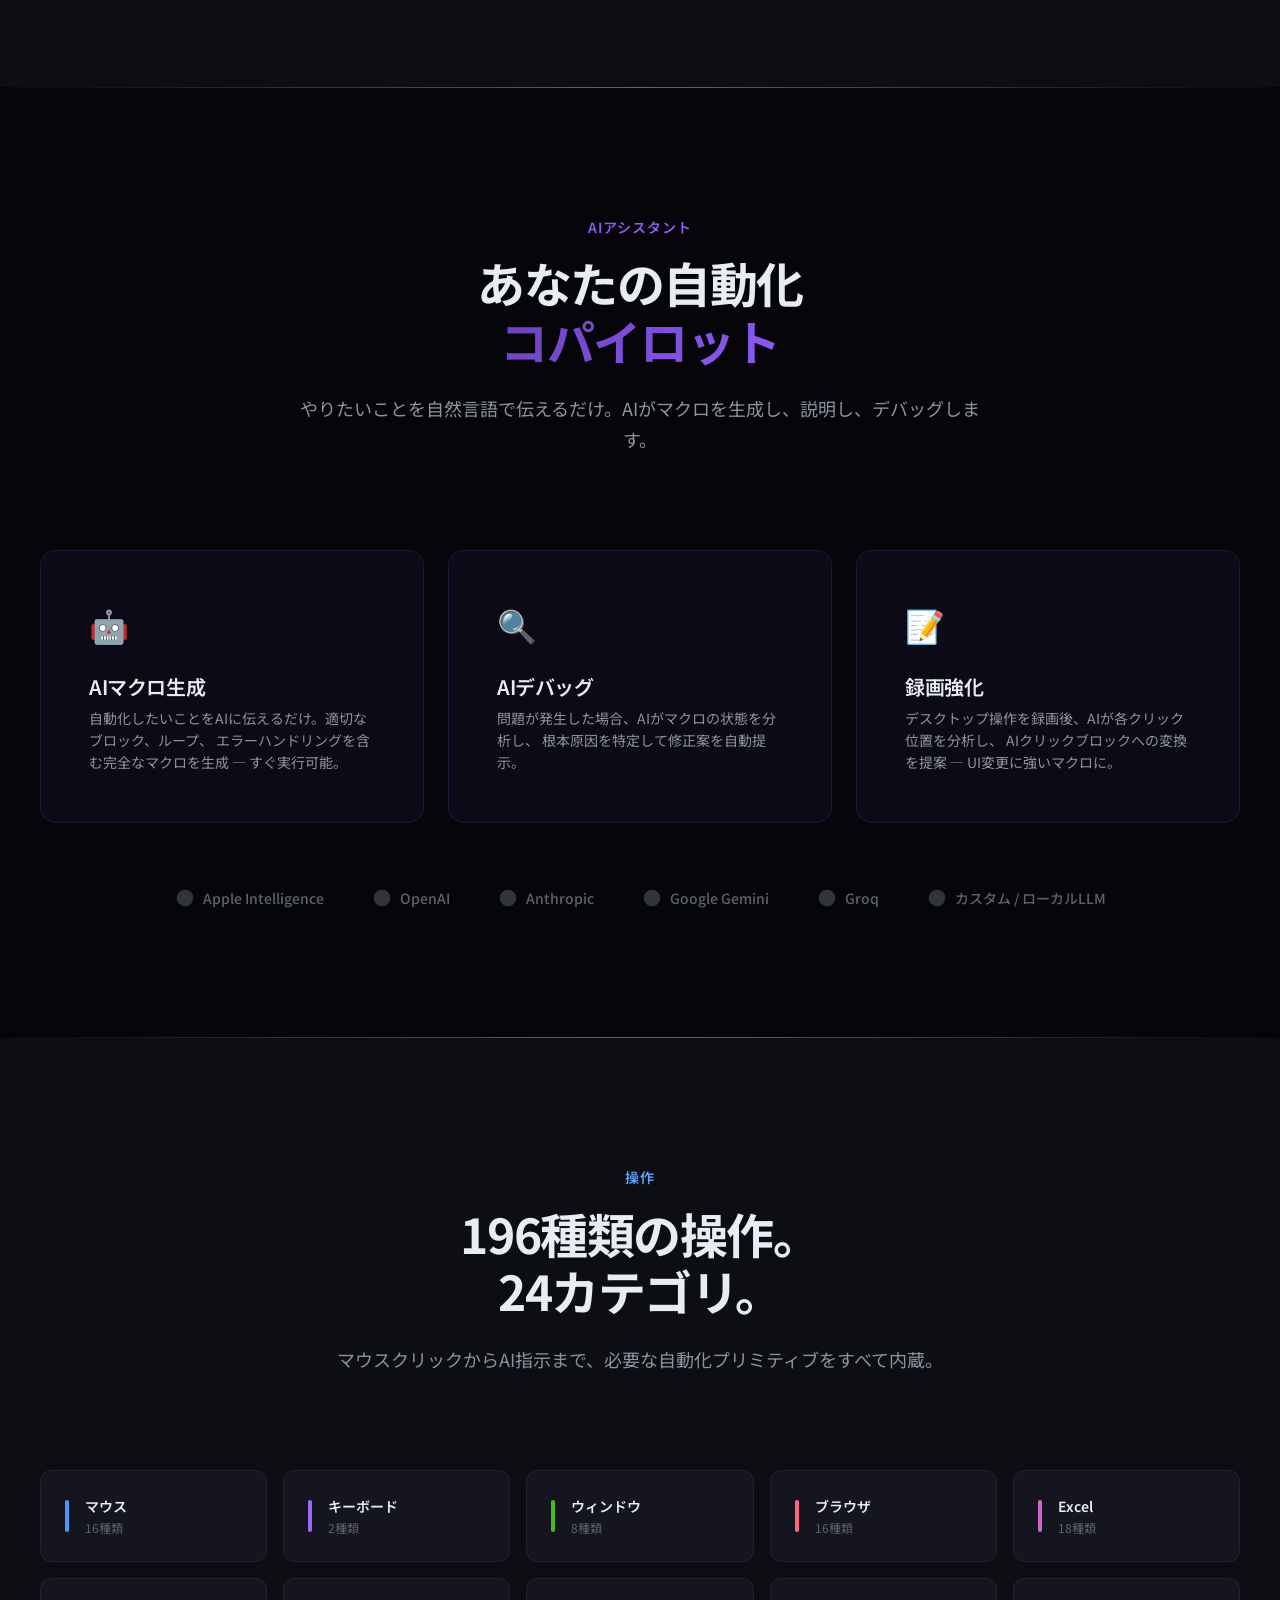
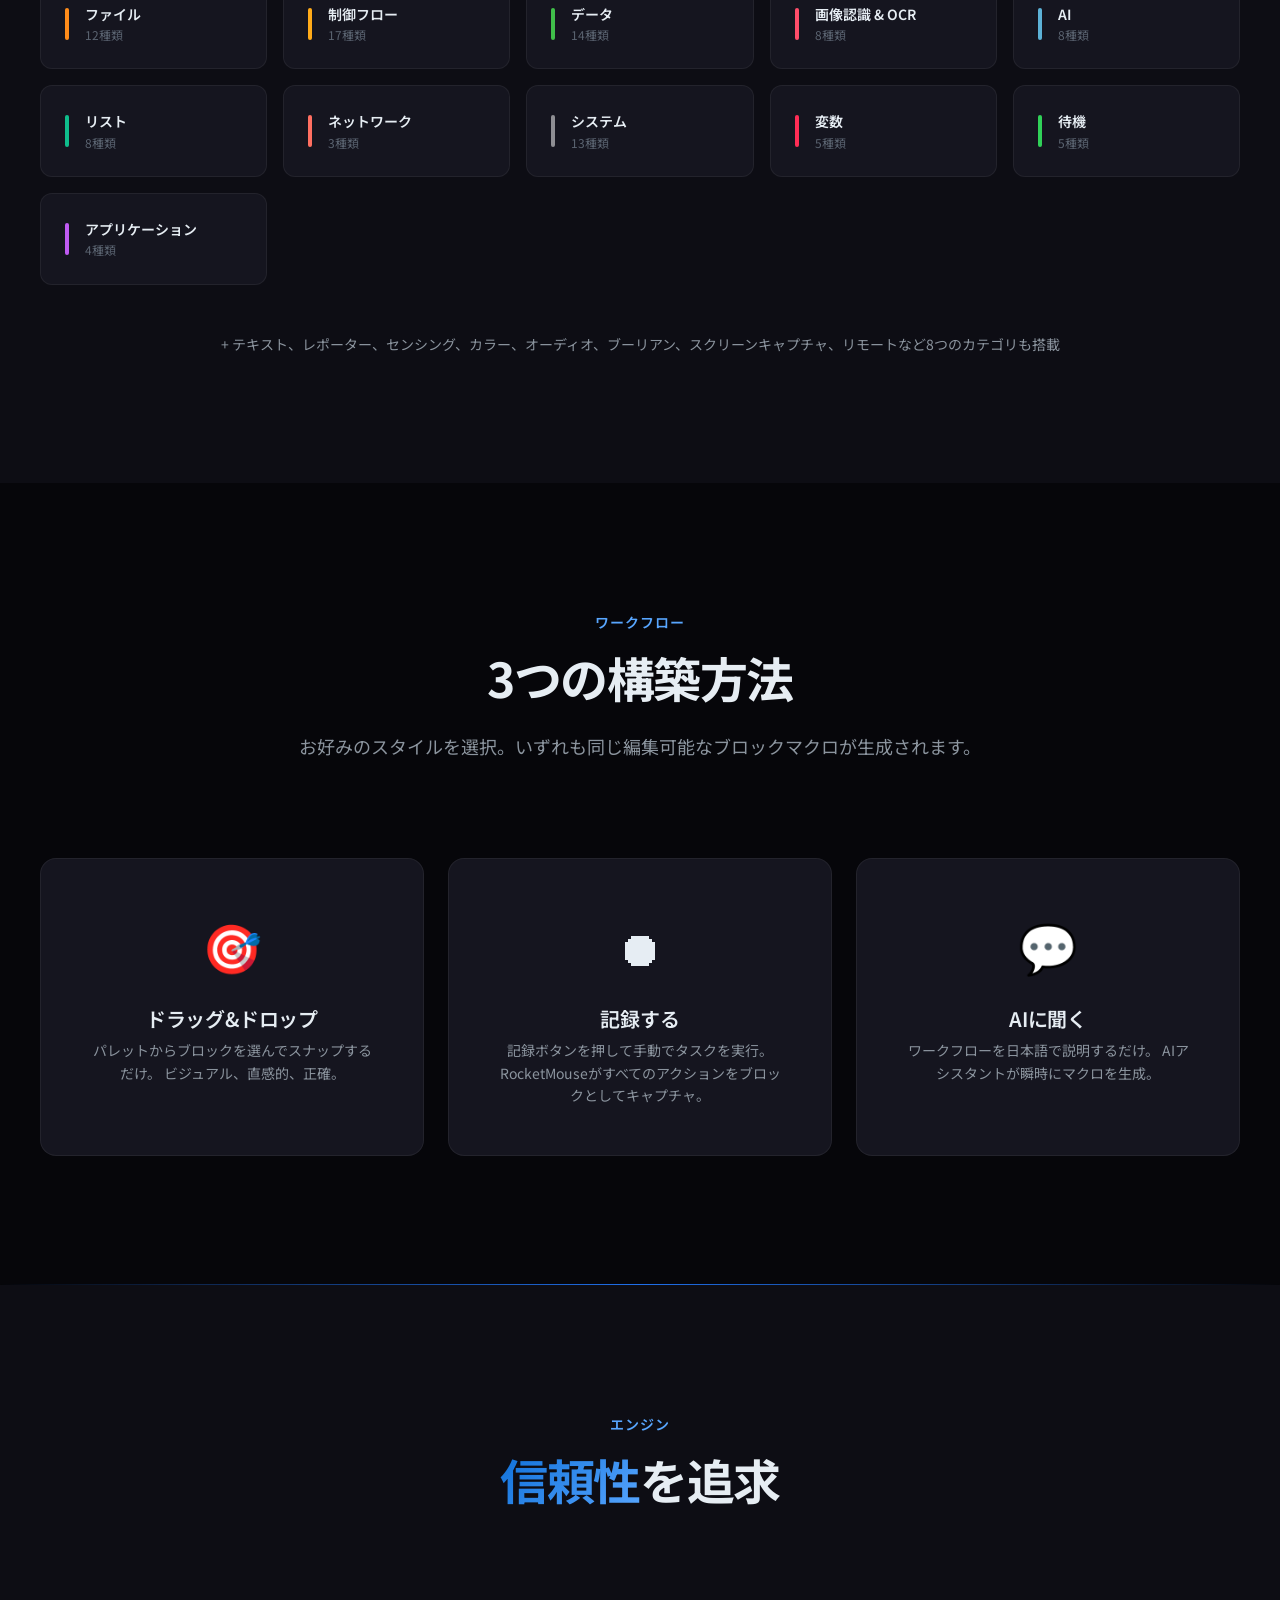
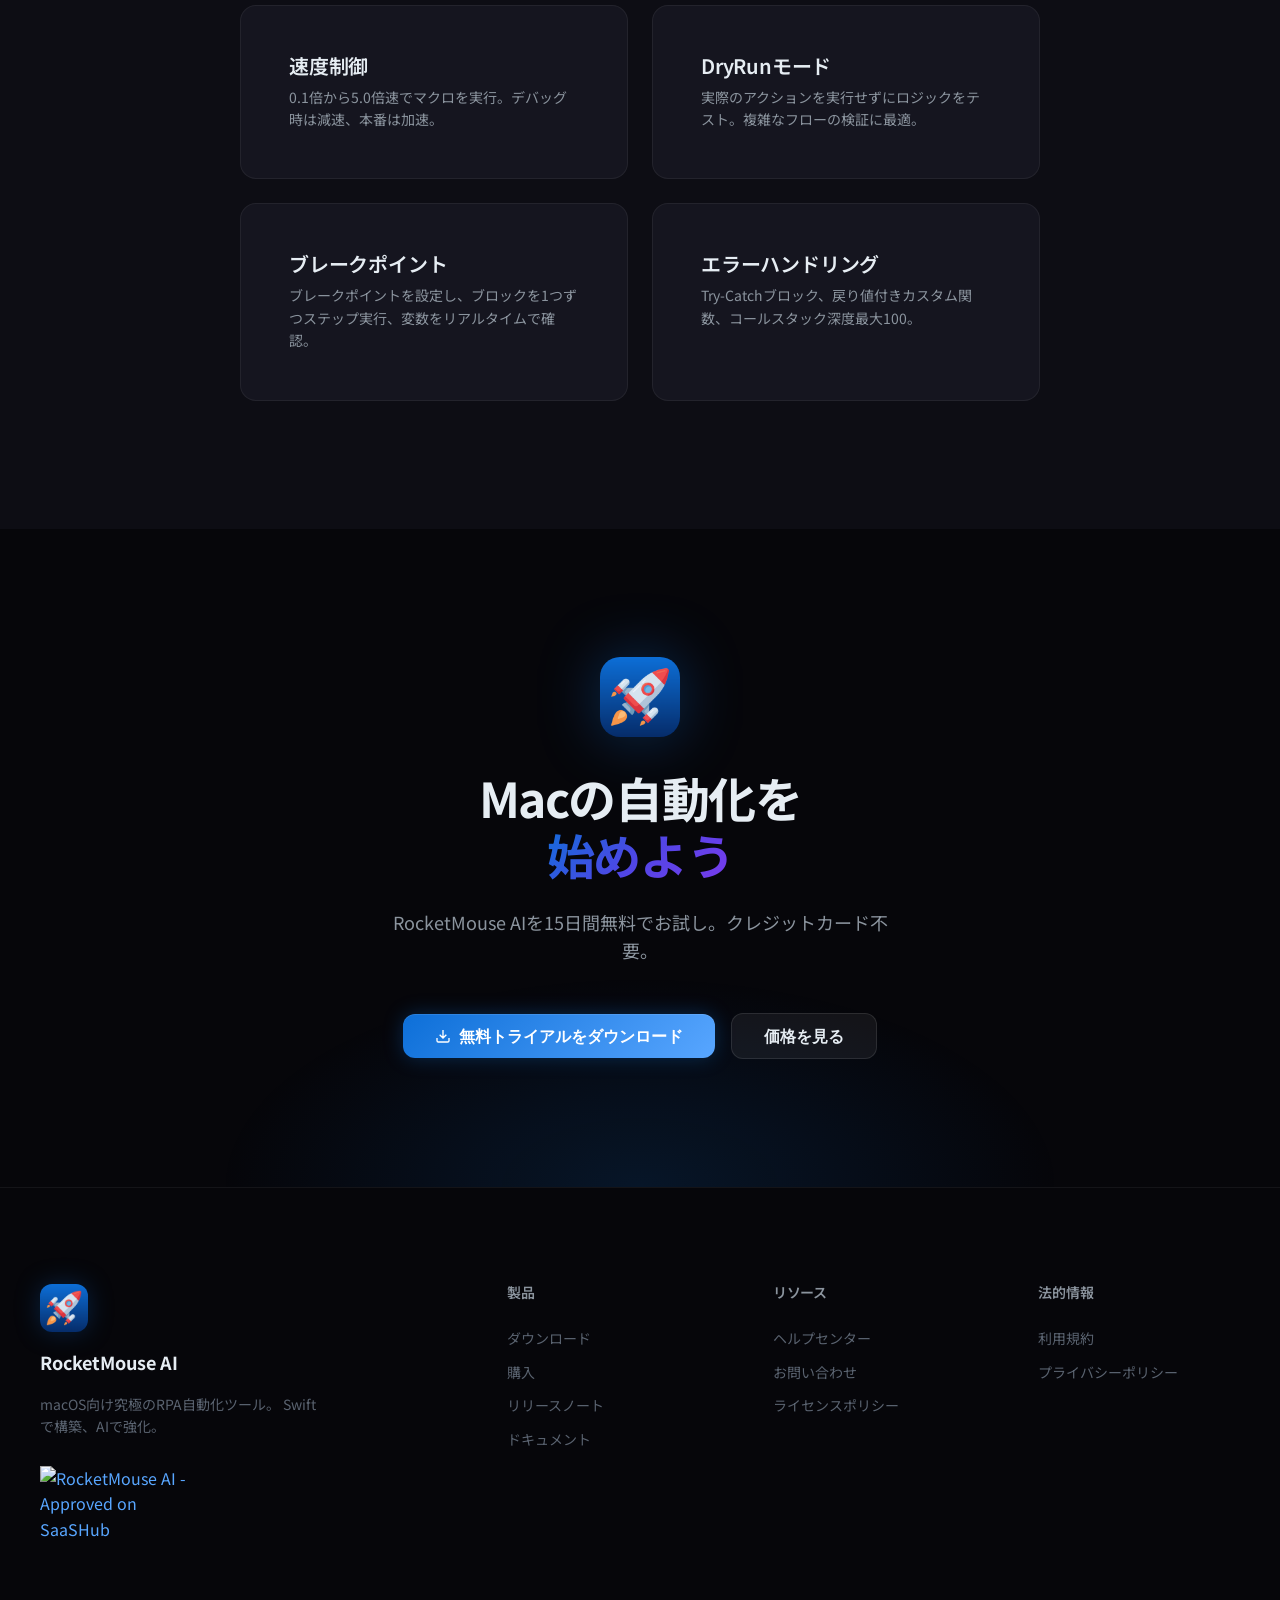
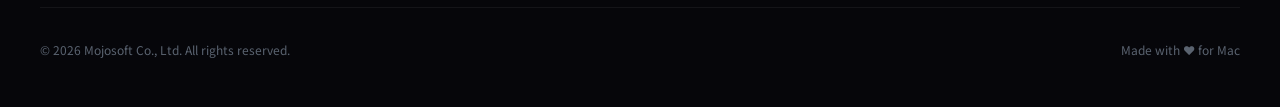
==== commit d4845a2e: "Update AI Autopilot docs for dual-provider Computer Use (Anthropic + OpenAI) Reflects v2.0.7 feature" ====
--- a/ja/index.html
+++ b/ja/index.html
@@ -430,9 +430,10 @@
         <h3 class="ai-card__title">AIオートパイロット</h3>
         <p class="ai-card__desc">
           「システム設定を開いてダークモードを有効にして」— AIが完全自律制御。
-          Anthropic Computer Use API（Claude Sonnet 4.6 / Opus 4.6）搭載。
+          デュアルプロバイダのComputer Use: <strong>Anthropic</strong>（Claude Sonnet 4.6 / Opus 4.7）または
+          <strong>OpenAI</strong>（GPT-5.5 / GPT-5.4 / computer-use-preview）。
           クリック・入力・スクロール・キー操作をネイティブPC操作で自動実行。
-          Anthropic APIキーが必要。
+          AnthropicまたはOpenAIのAPIキーが必要。
         </p>
       </div>
 
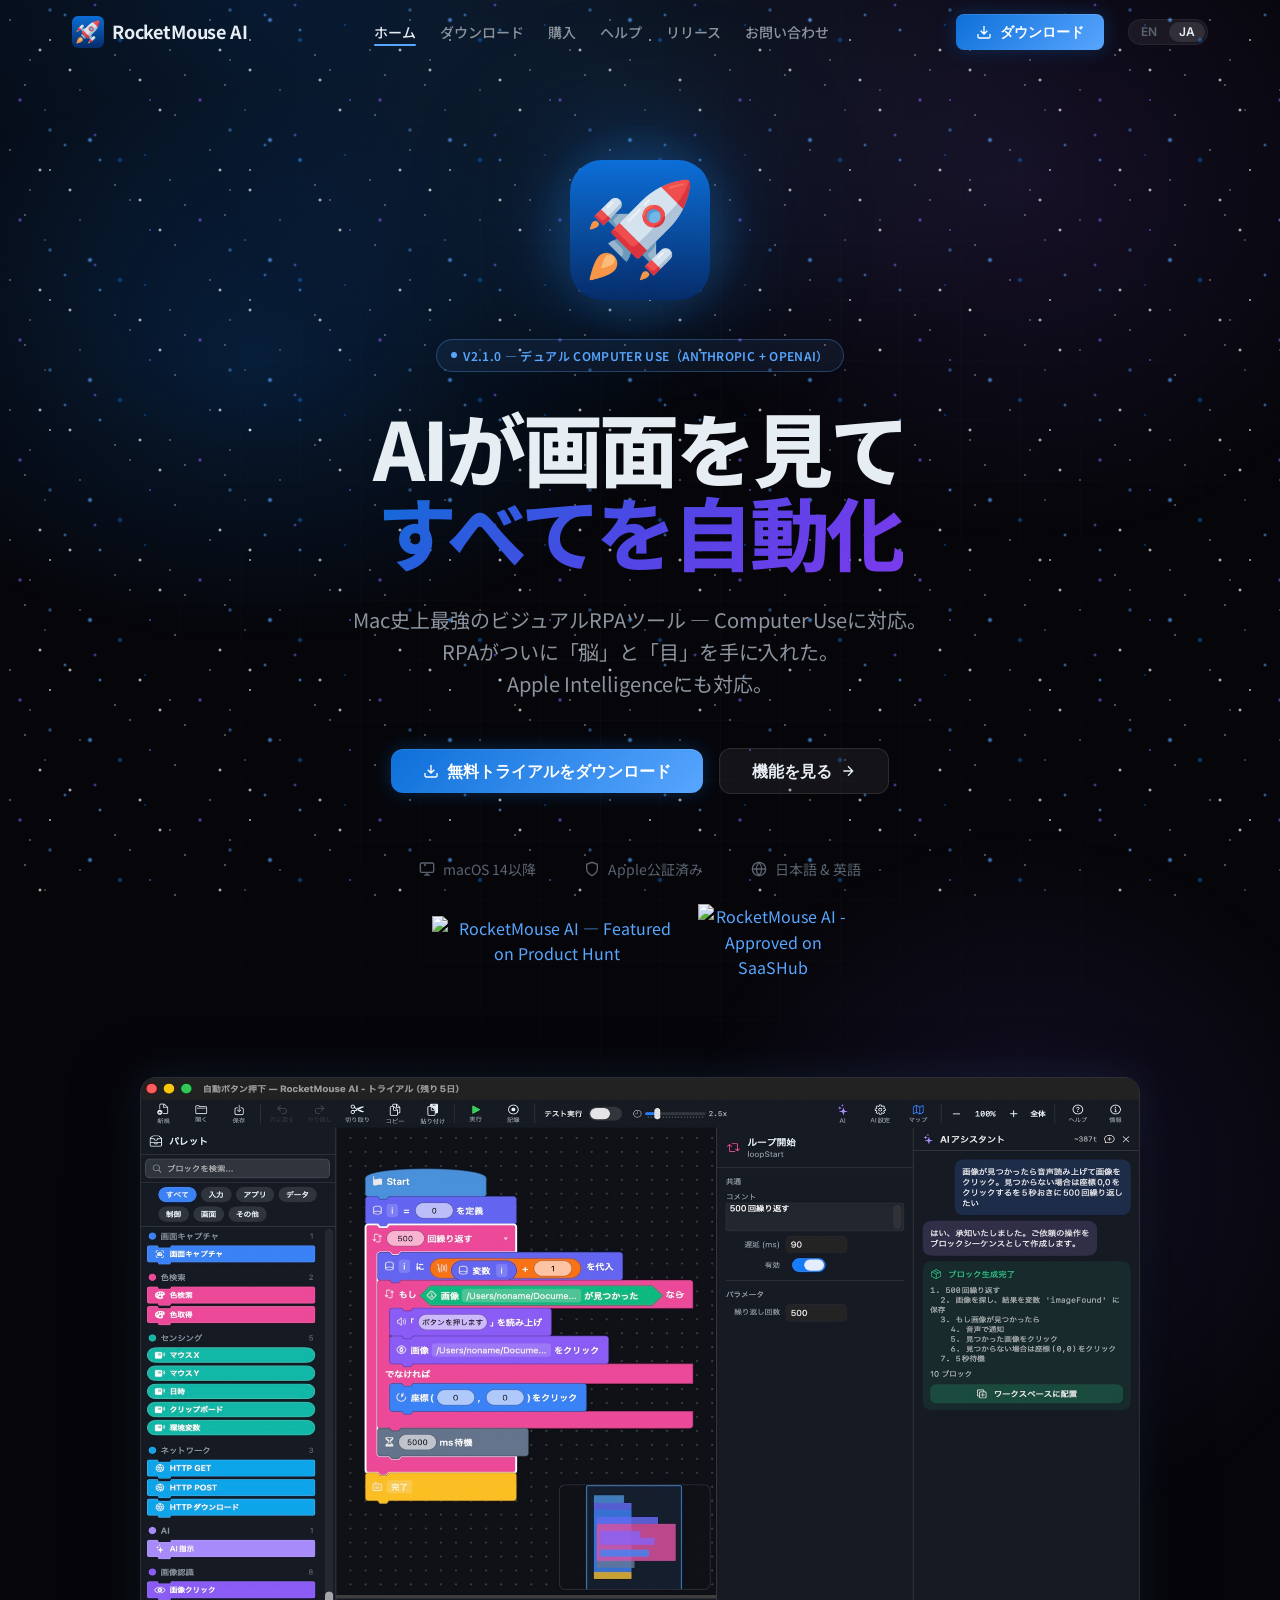
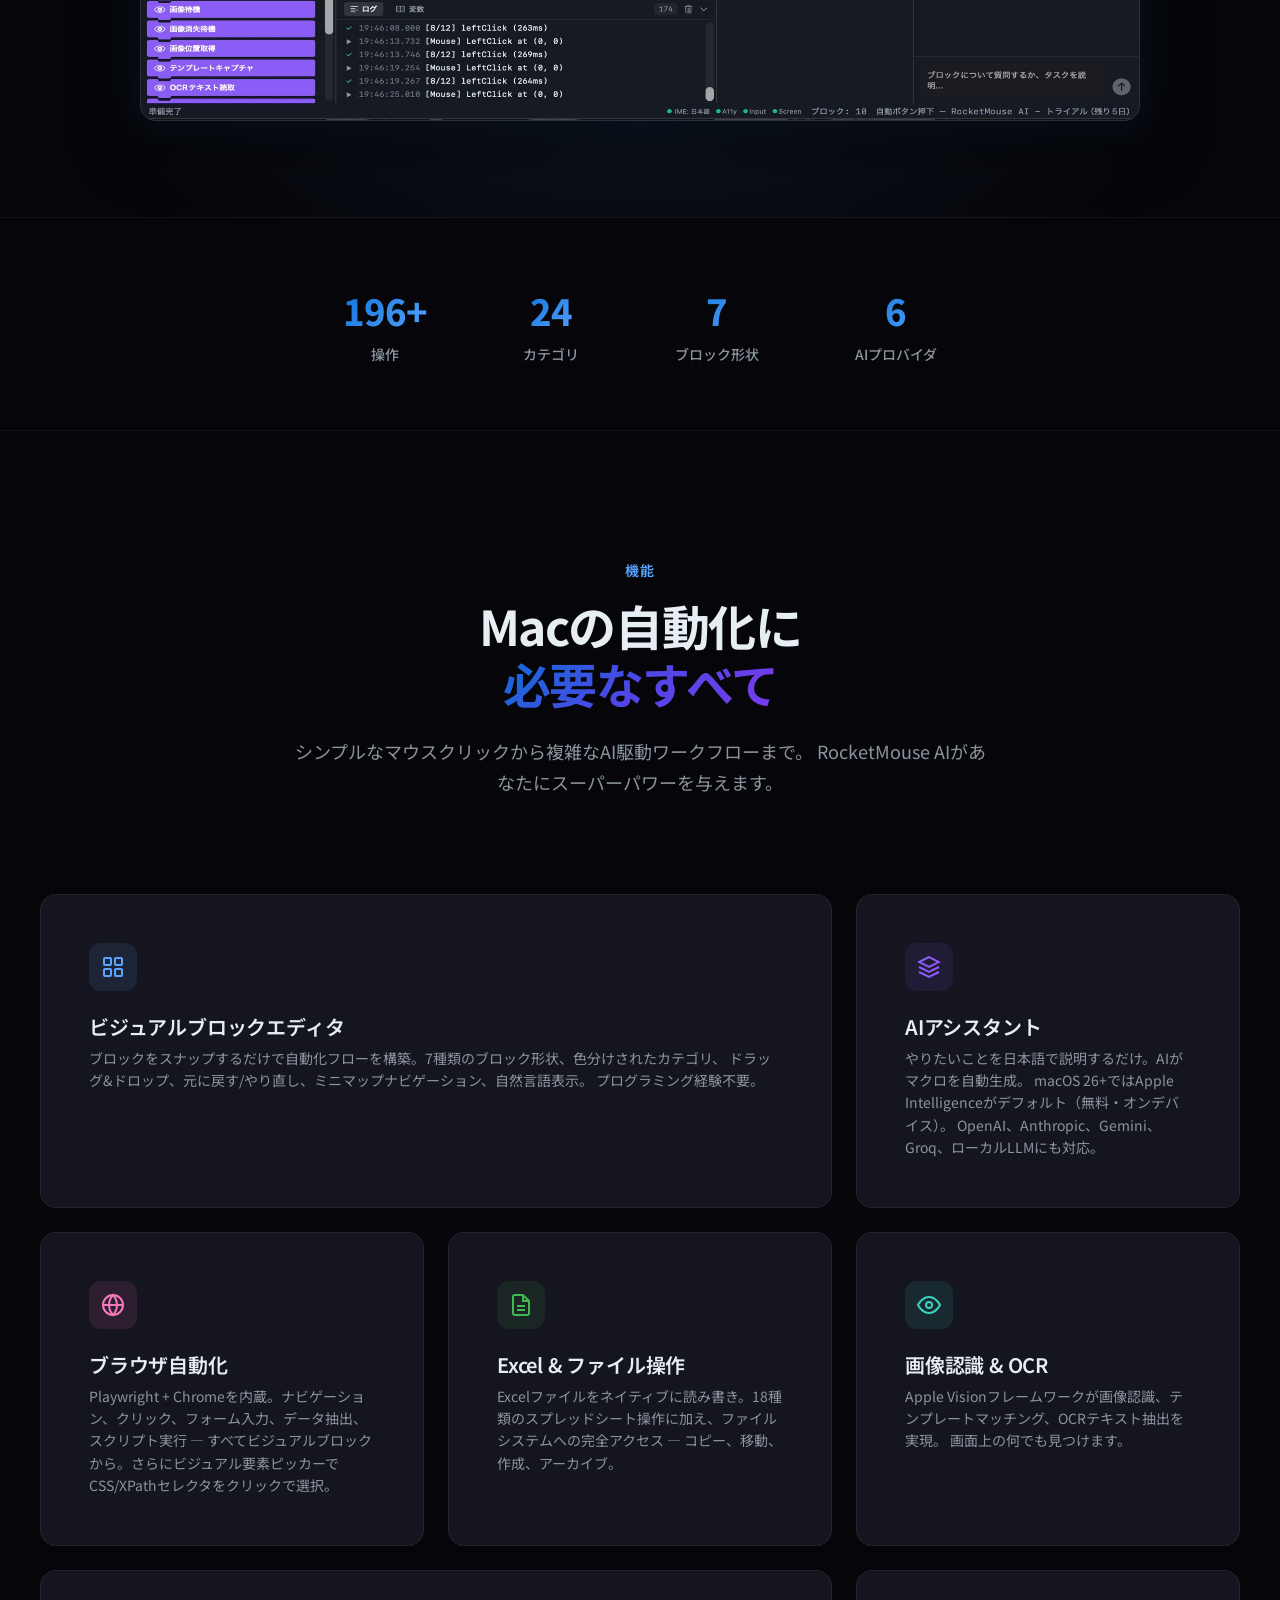
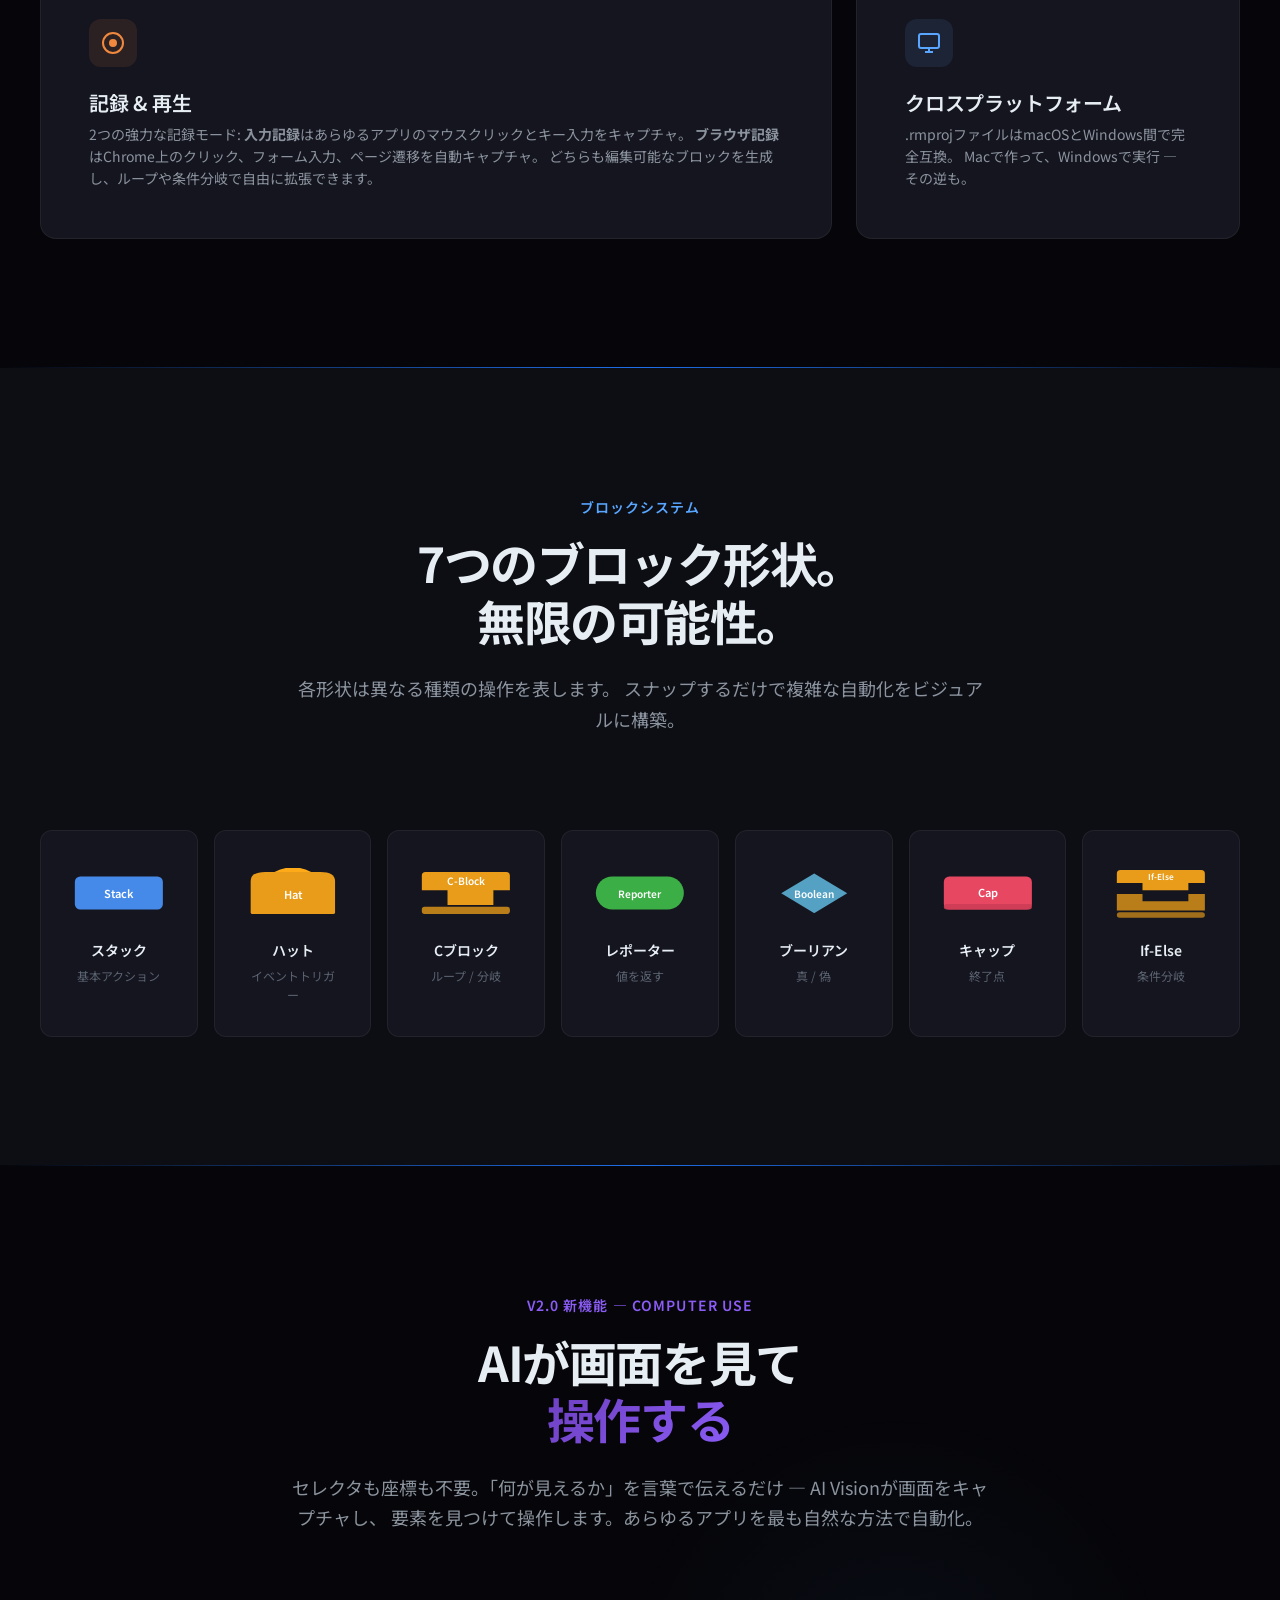
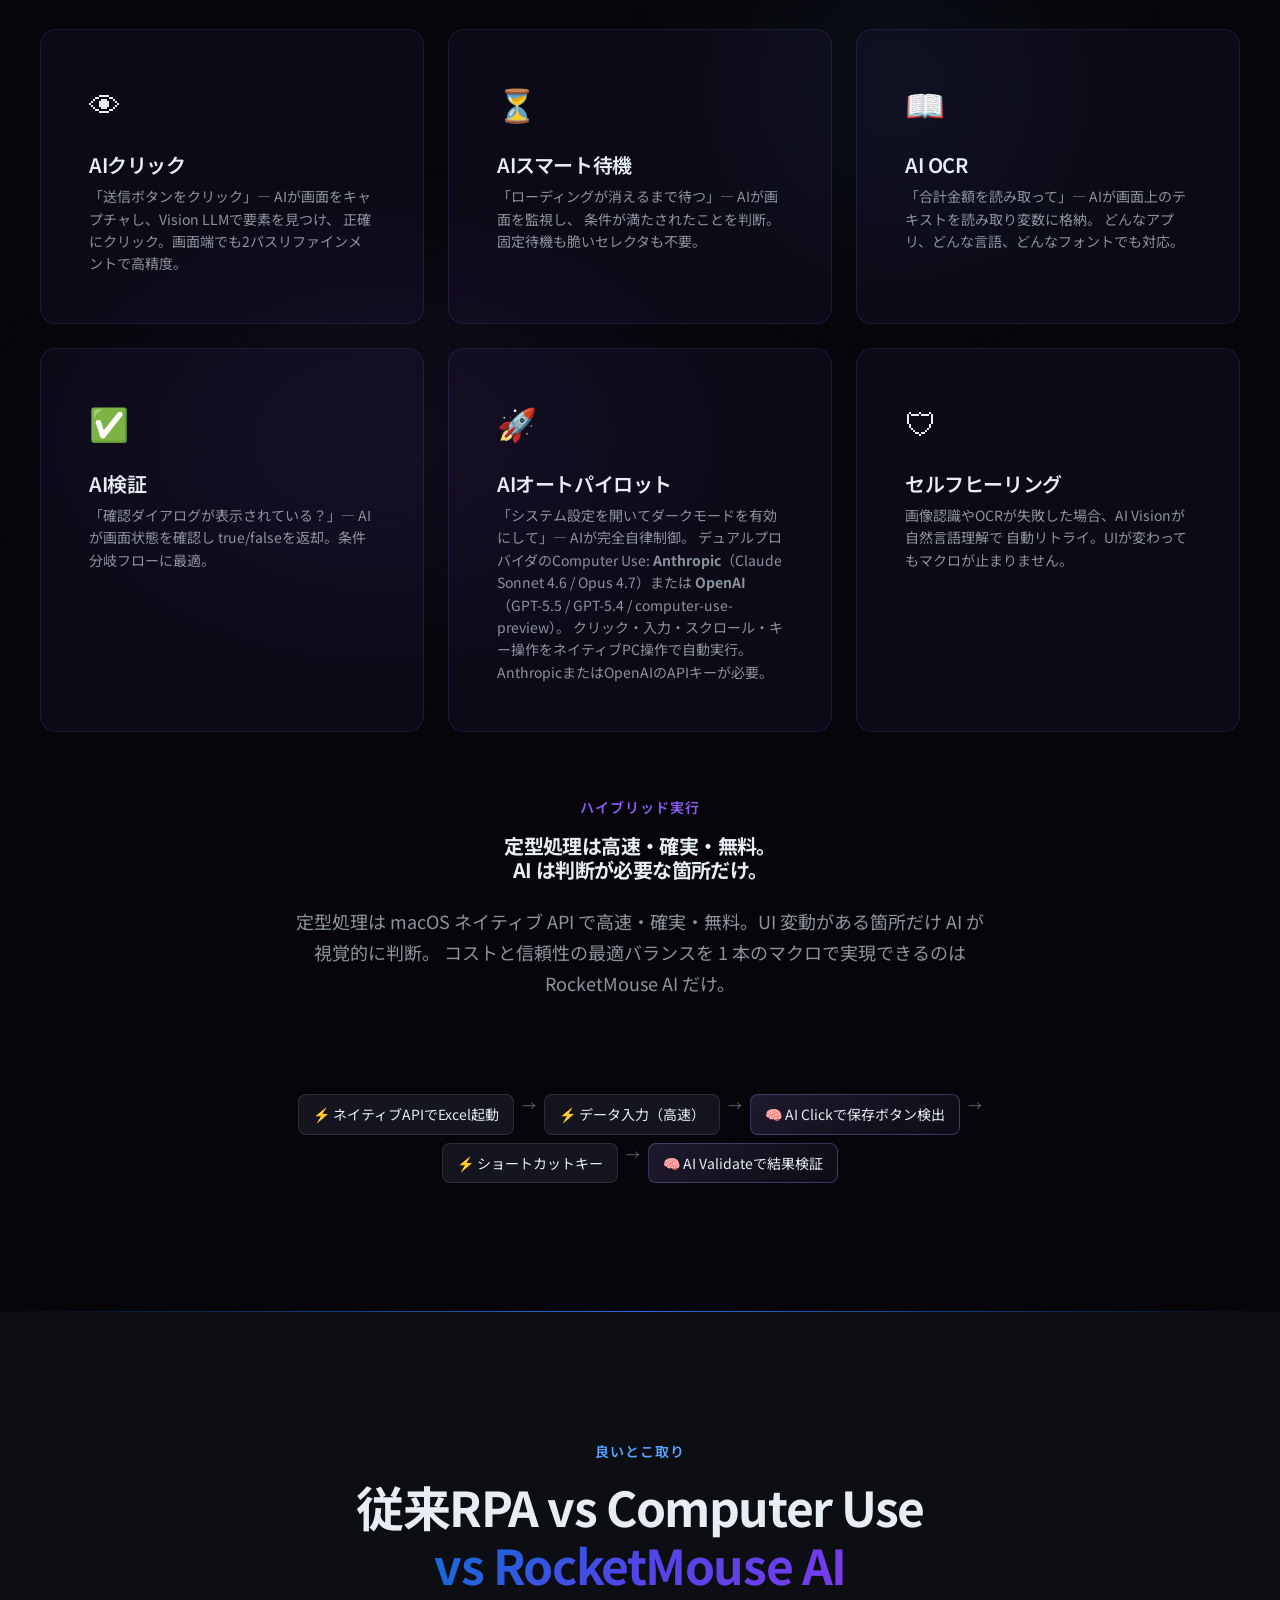
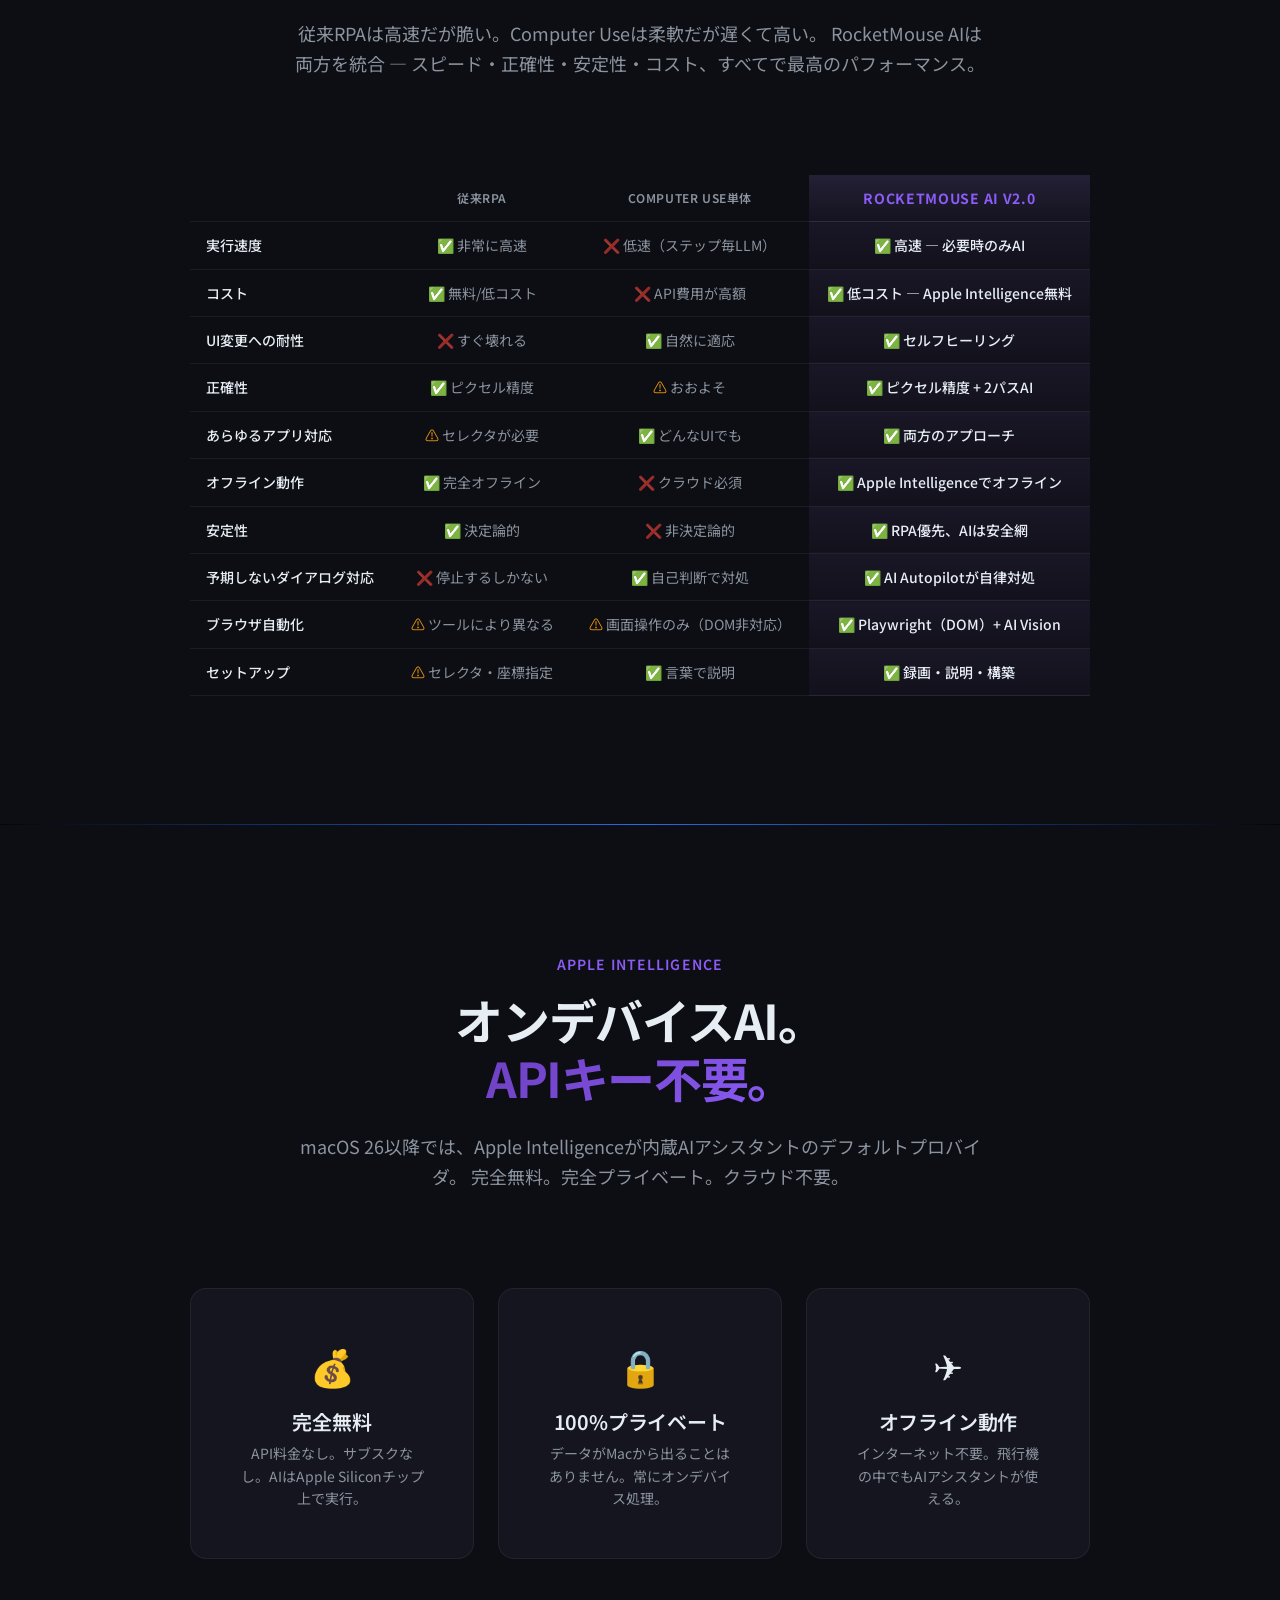
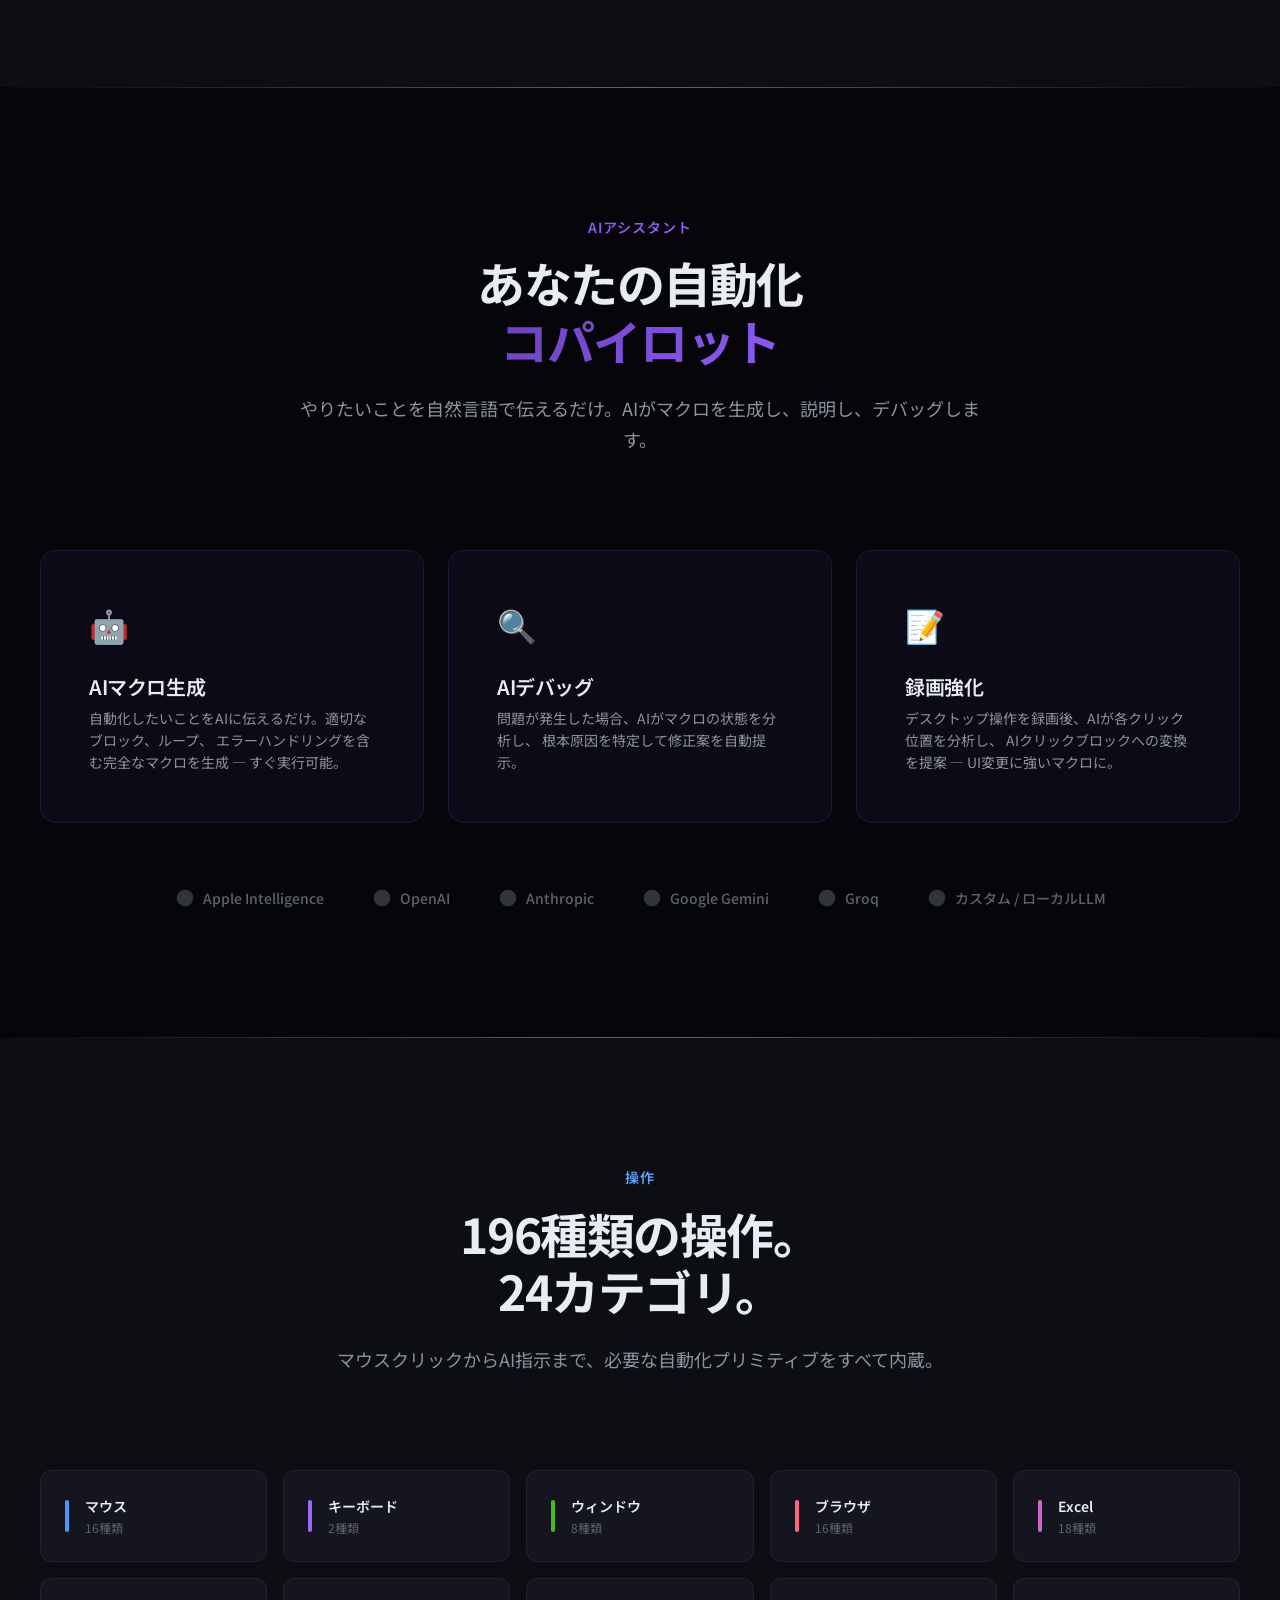
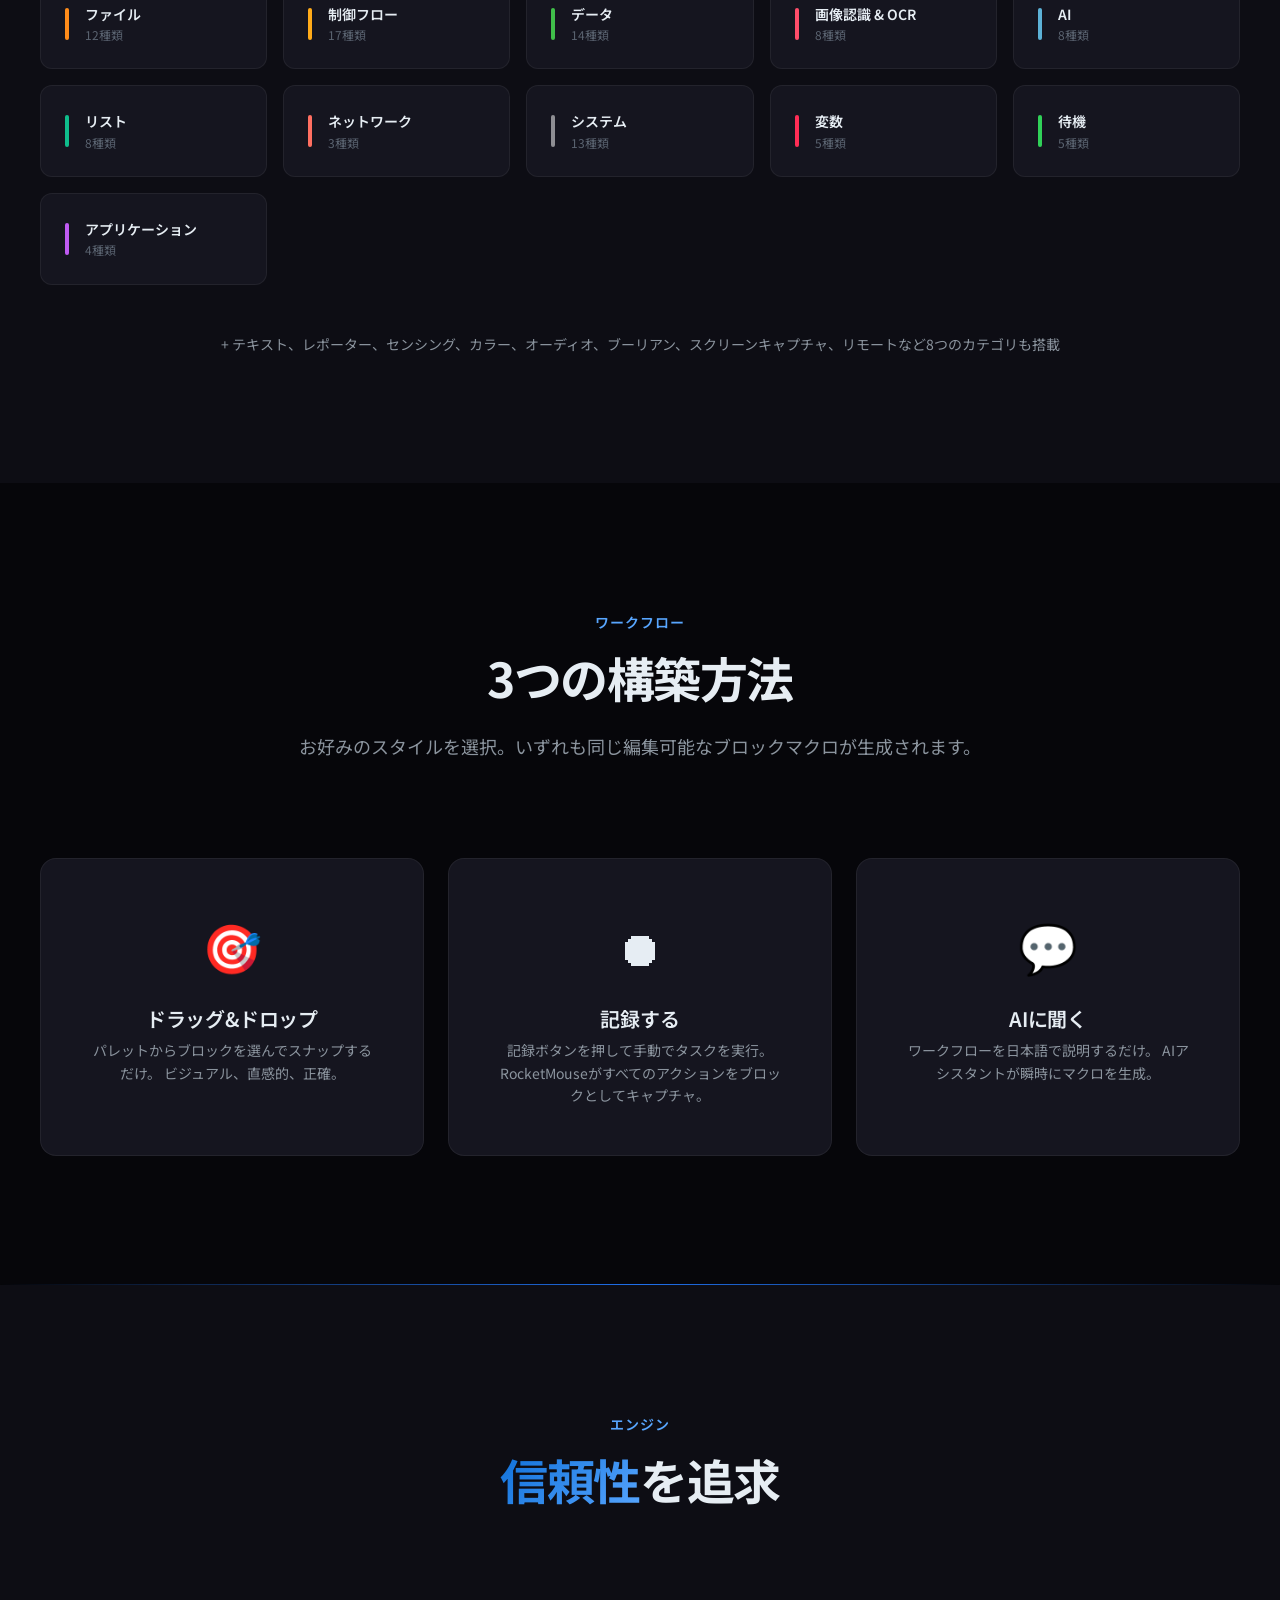
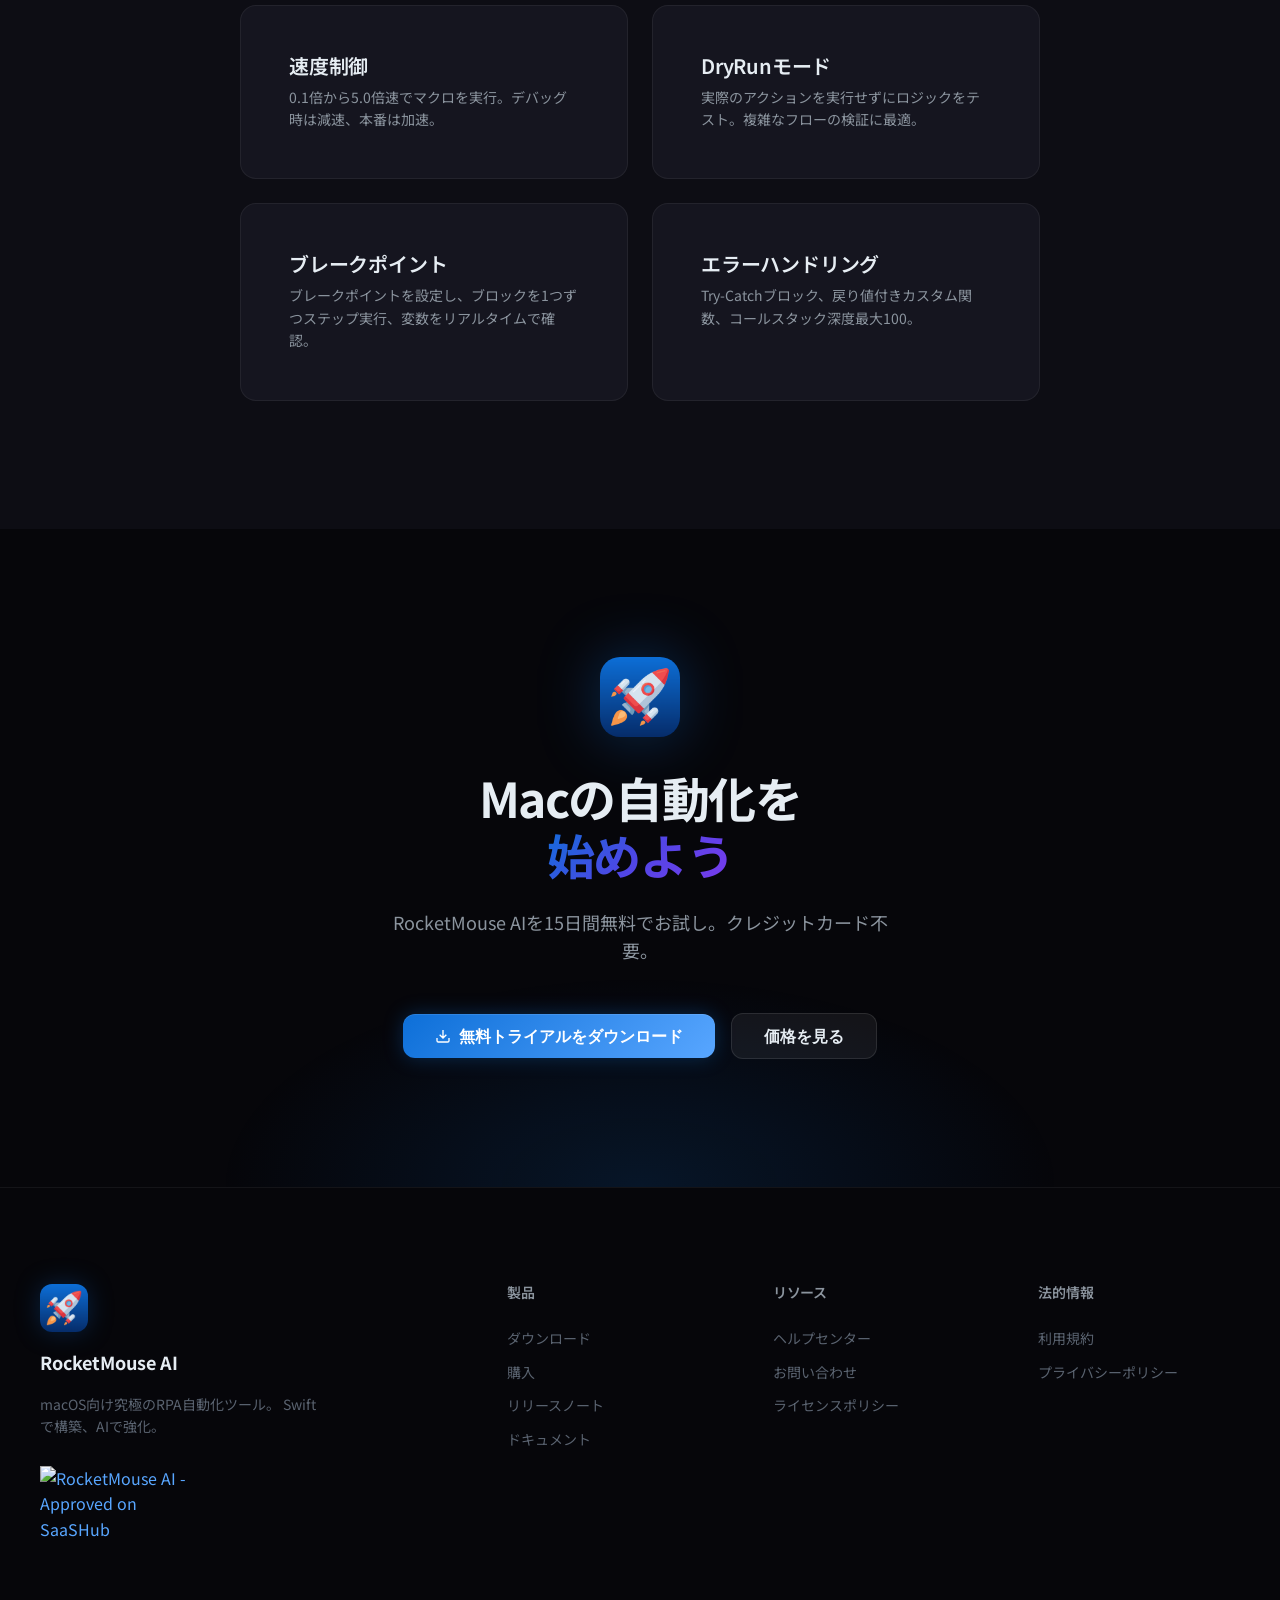
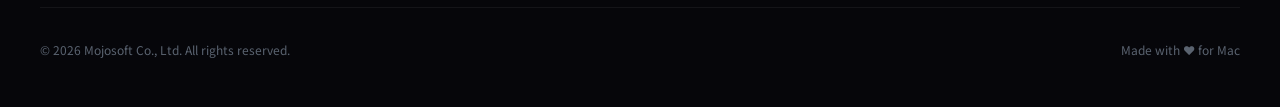
==== commit e19867f4: "Release v2.1.0 — Dual-provider AI Autopilot (Anthropic + OpenAI) - Update download links to RocketMo" ====
--- a/ja/index.html
+++ b/ja/index.html
@@ -93,7 +93,7 @@
       <div class="hero__badge reveal reveal-delay-1">
         <span class="badge">
           <span class="badge__dot"></span>
-          v2.0.6 — AI Vision &amp; Apple Intelligence
+          v2.1.0 — デュアル Computer Use（Anthropic + OpenAI）
         </span>
       </div>
 
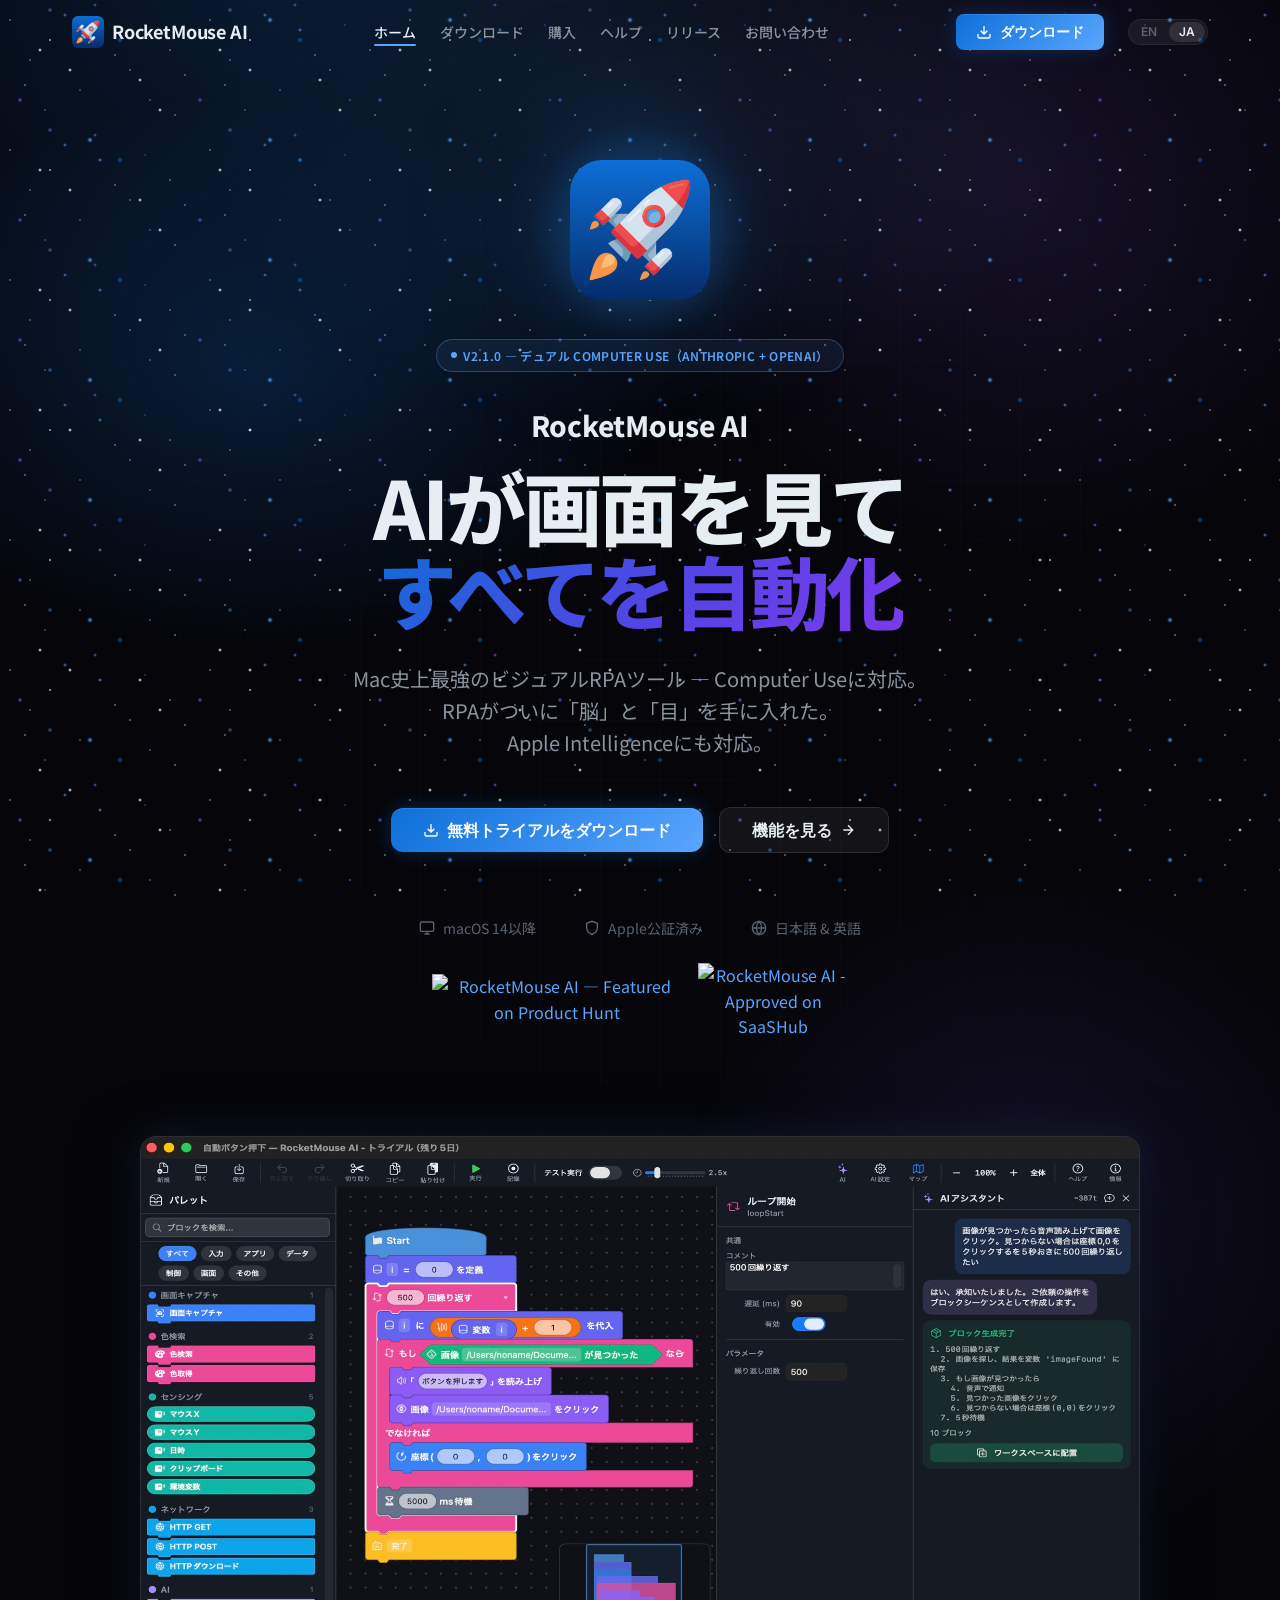
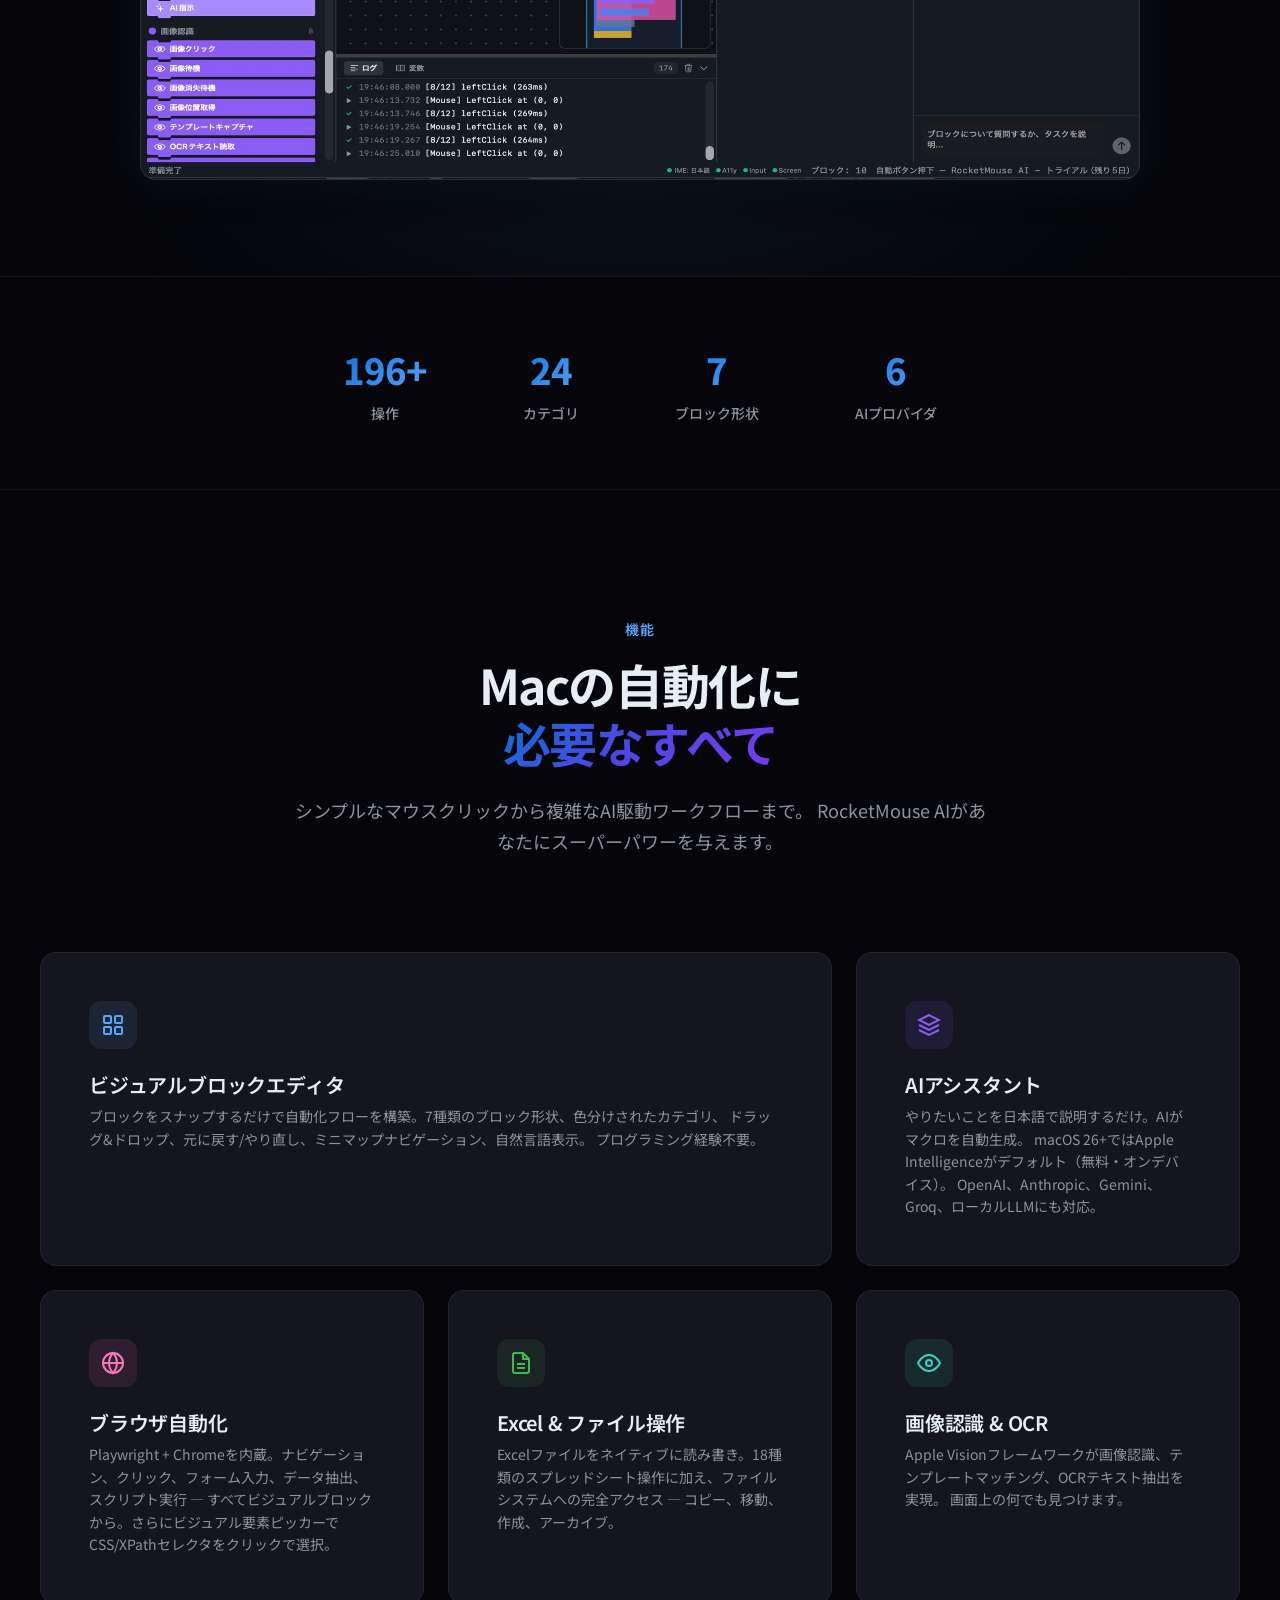
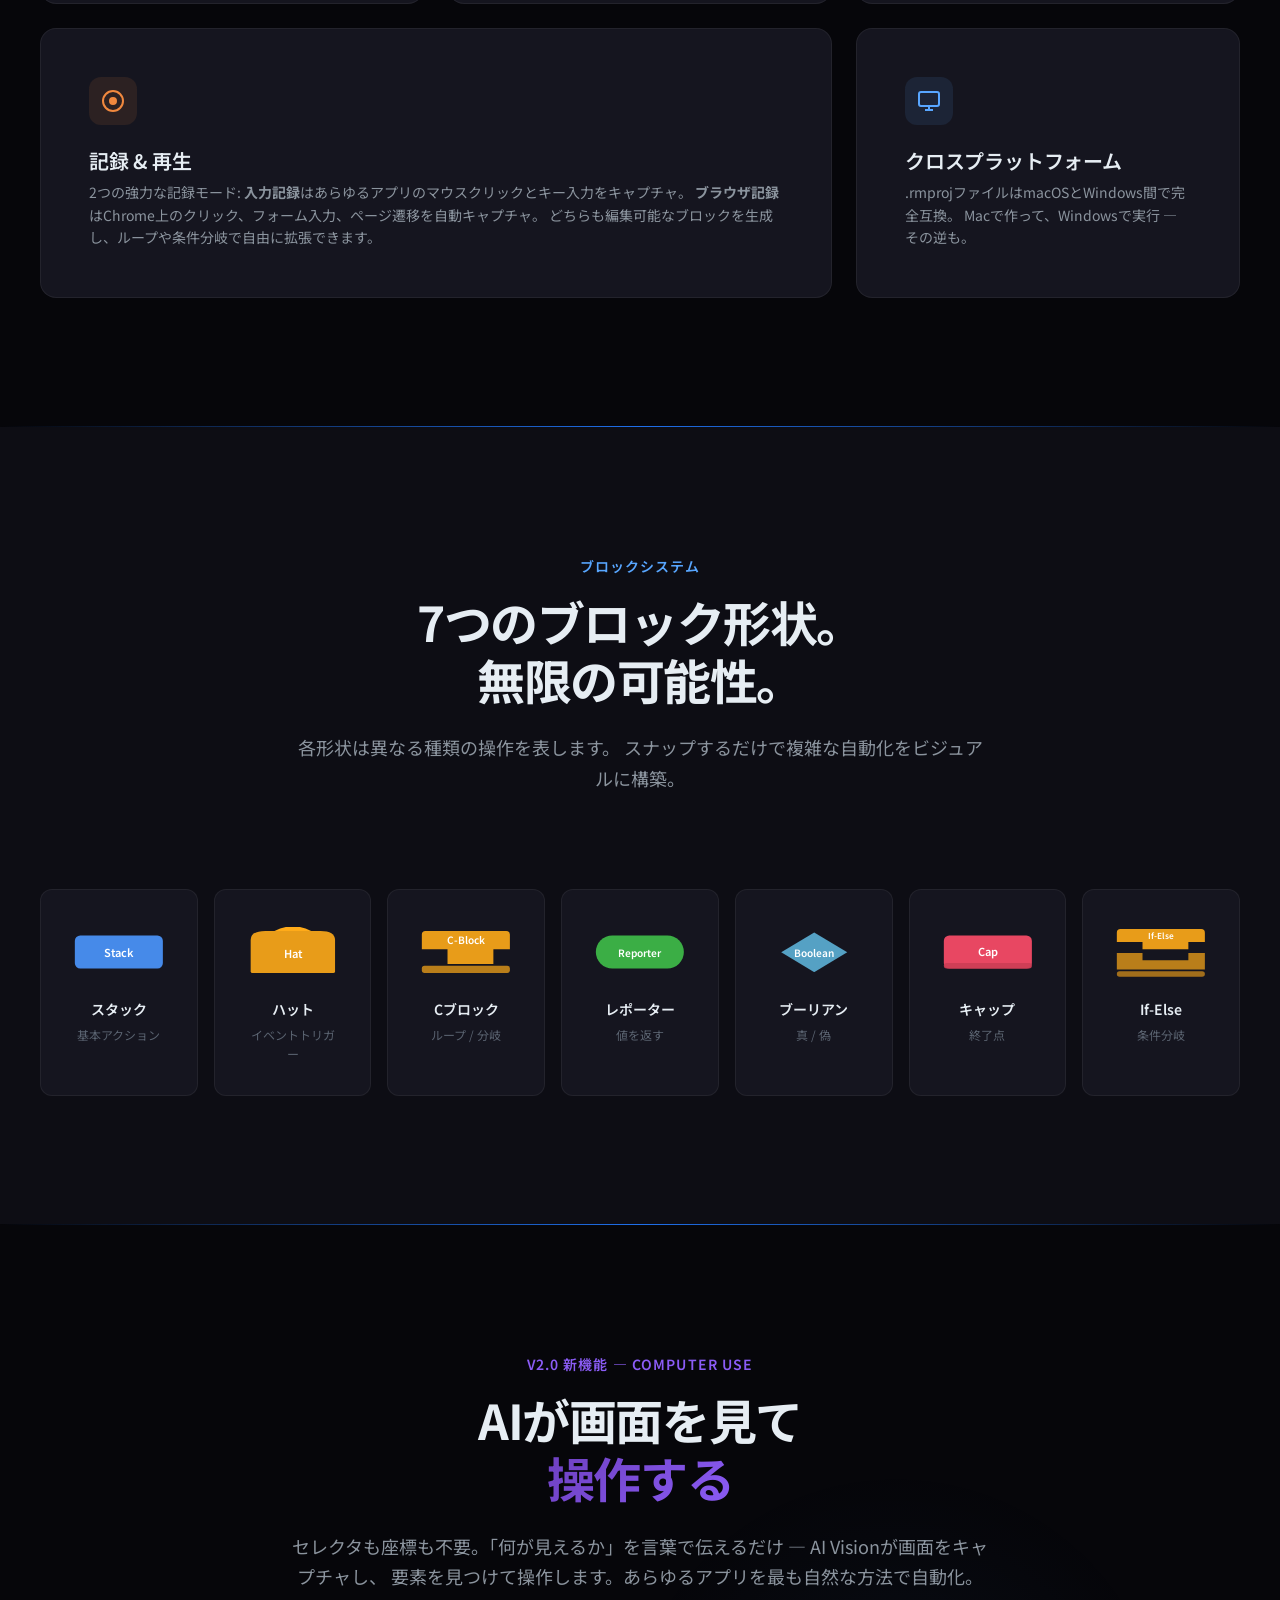
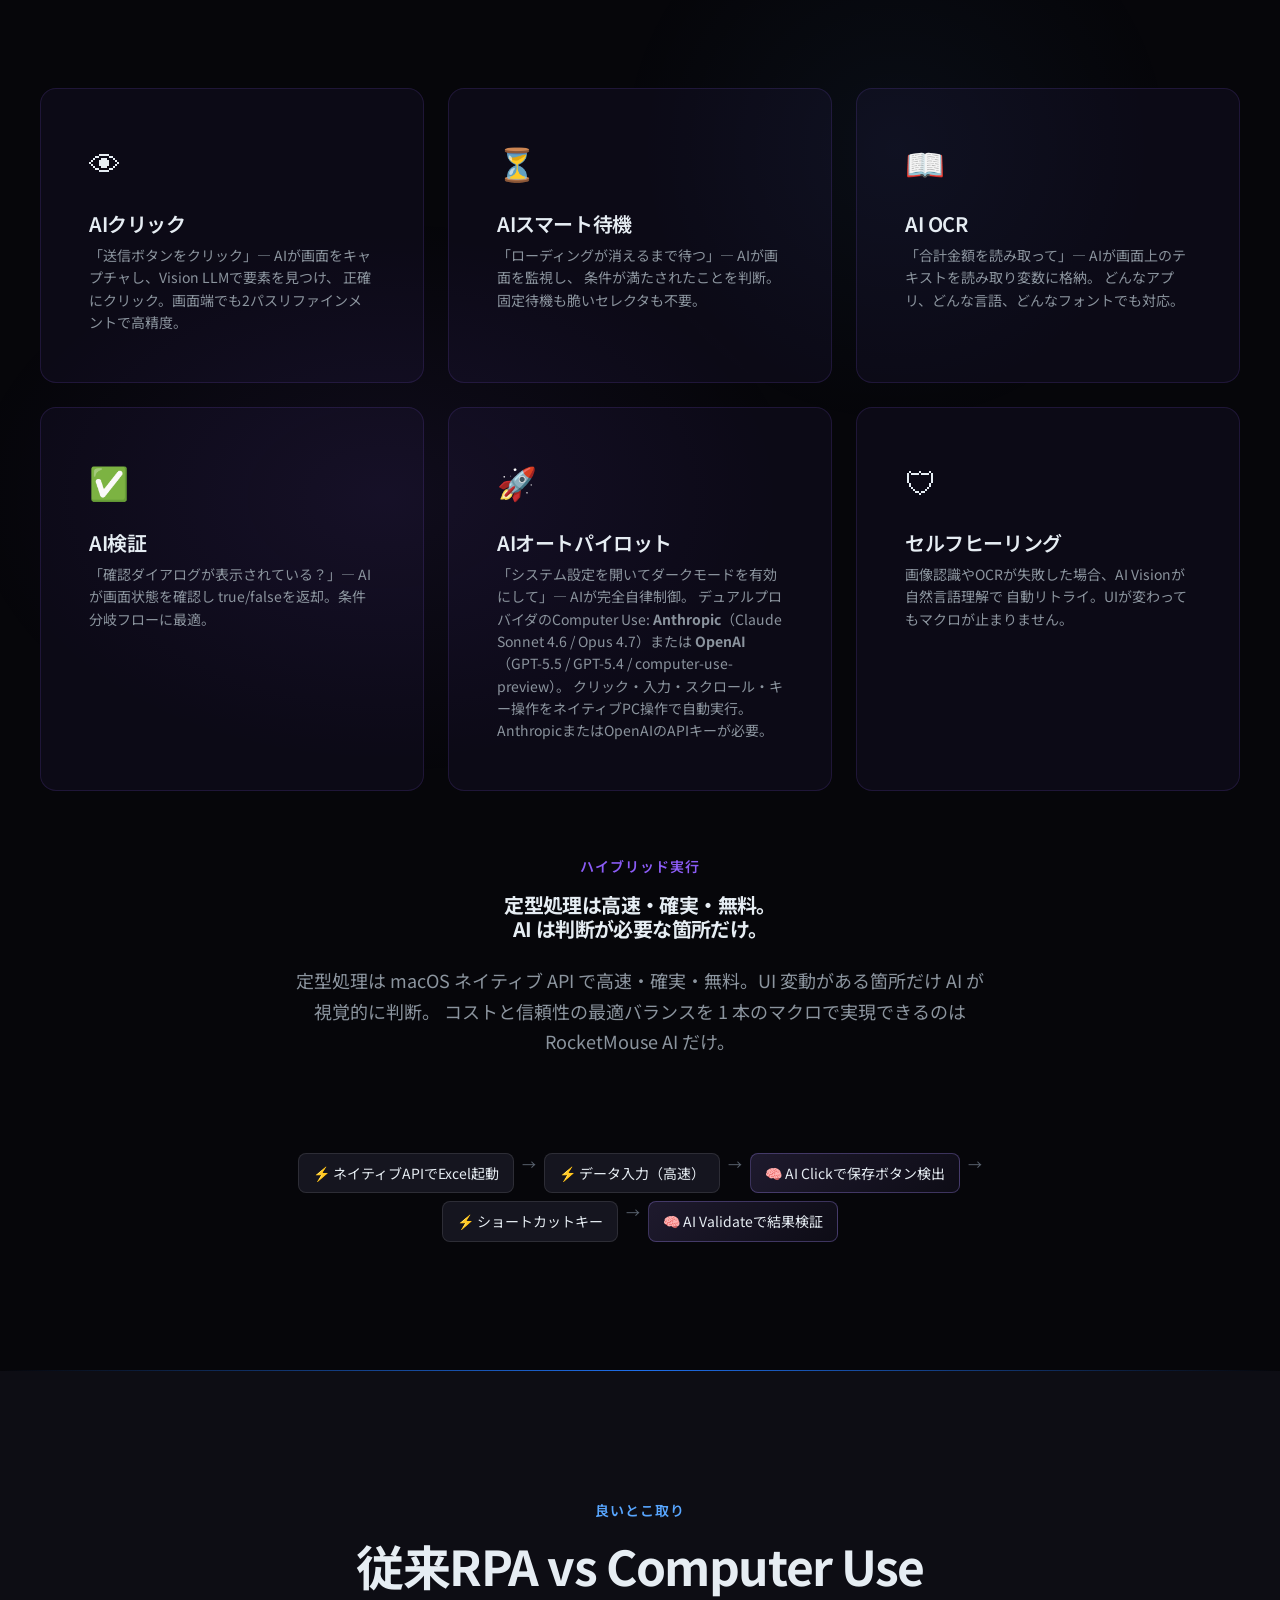
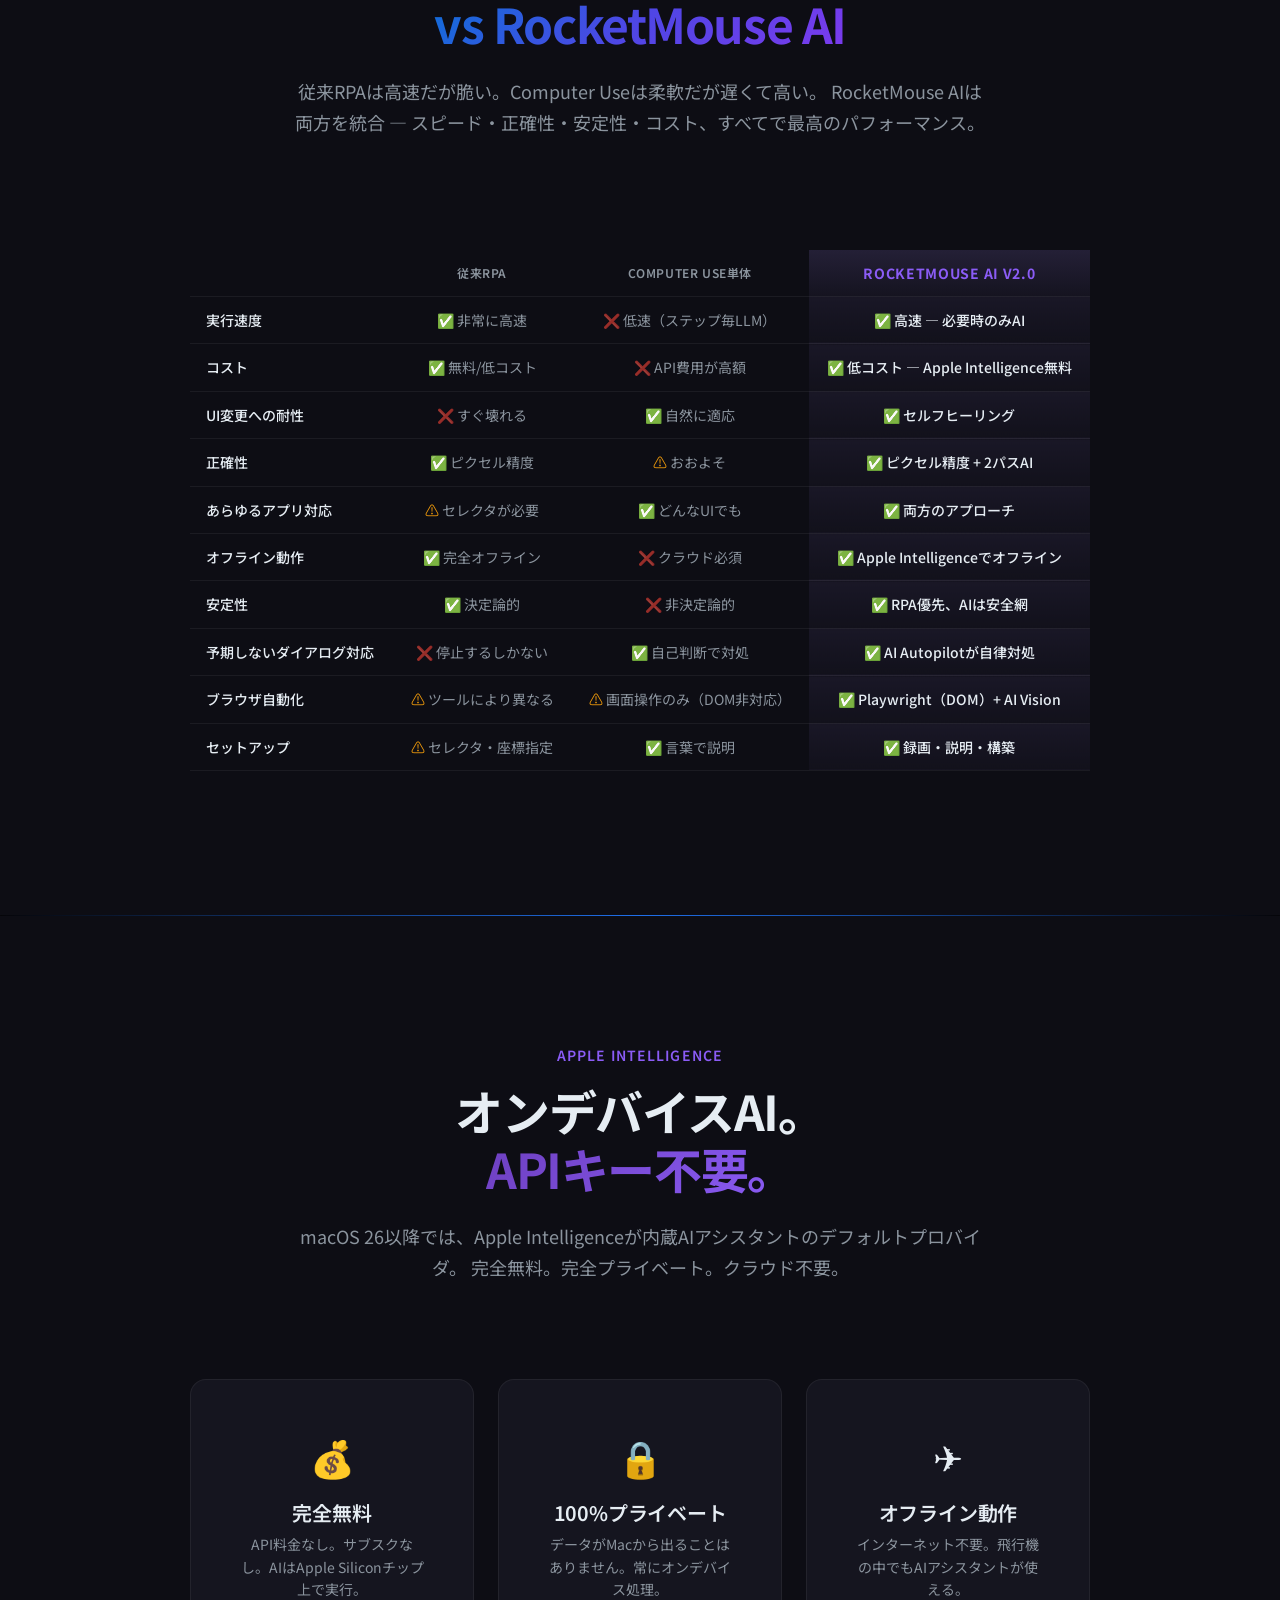
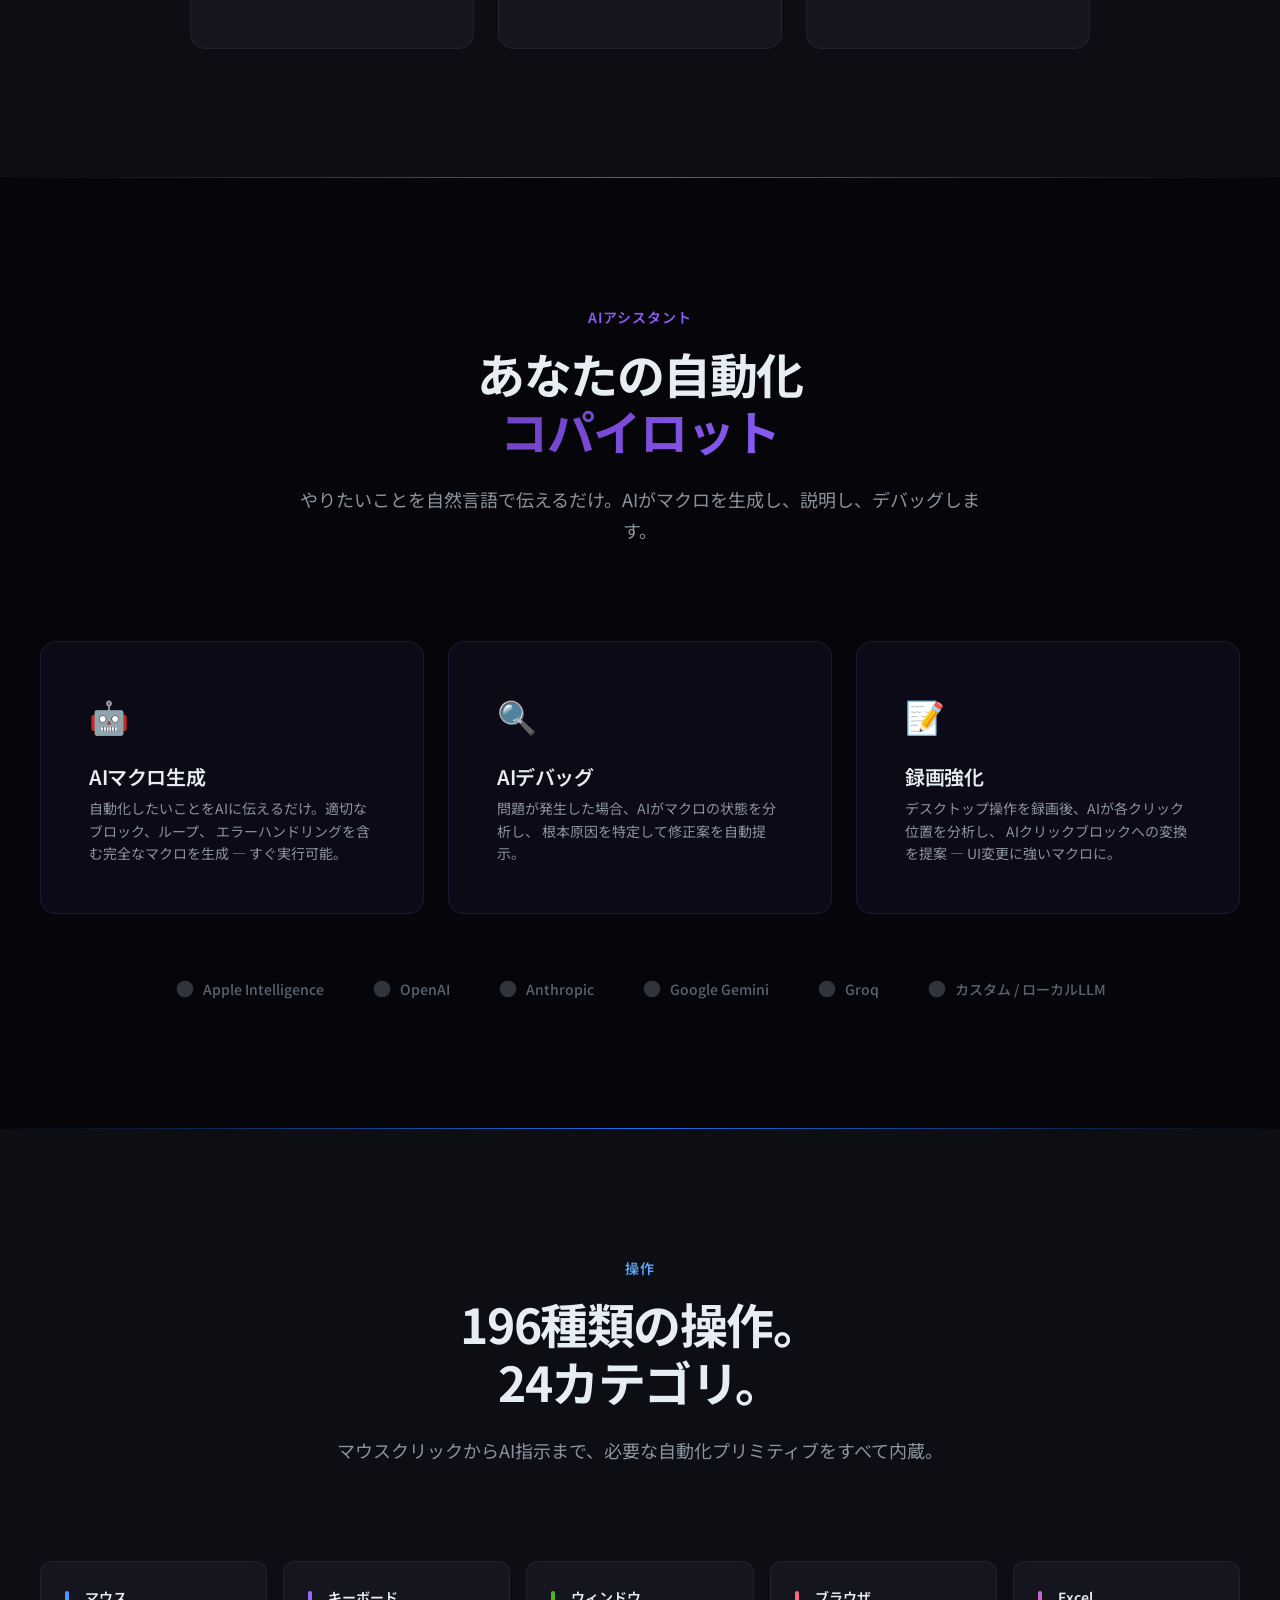
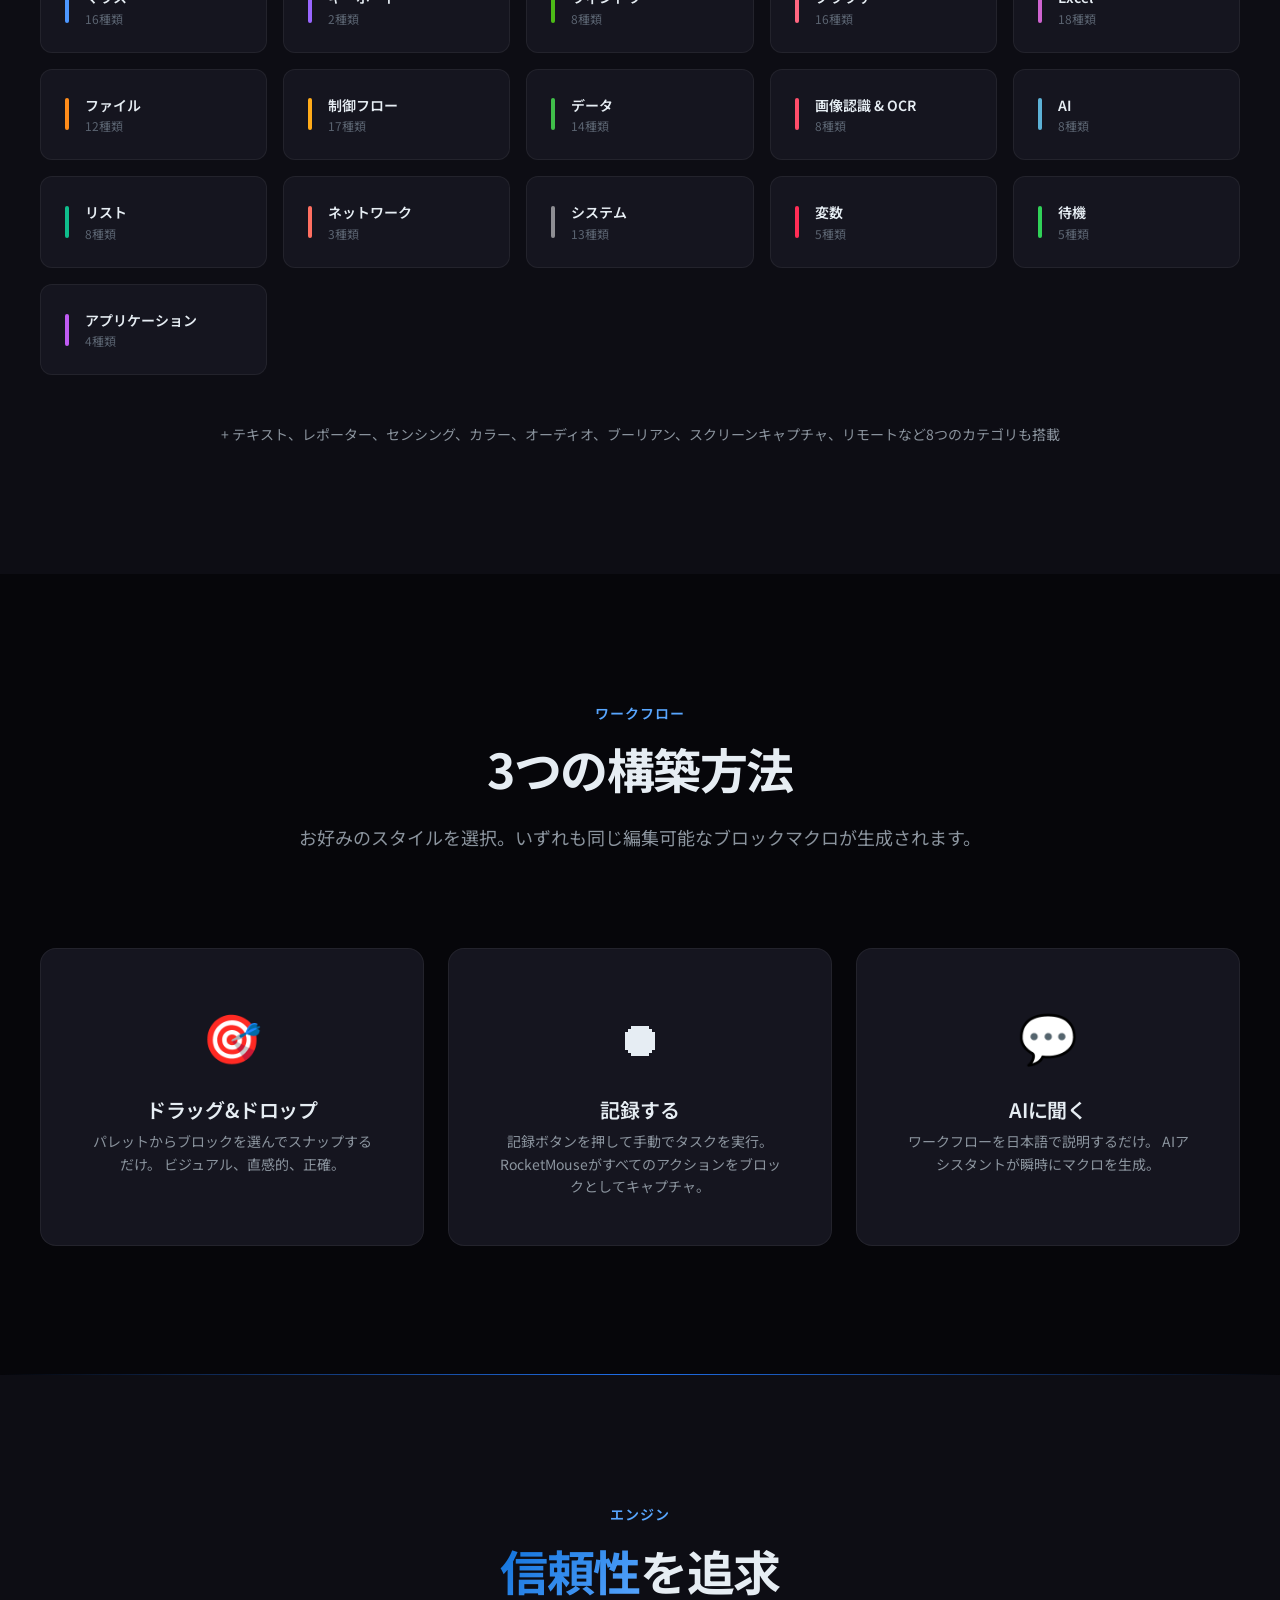
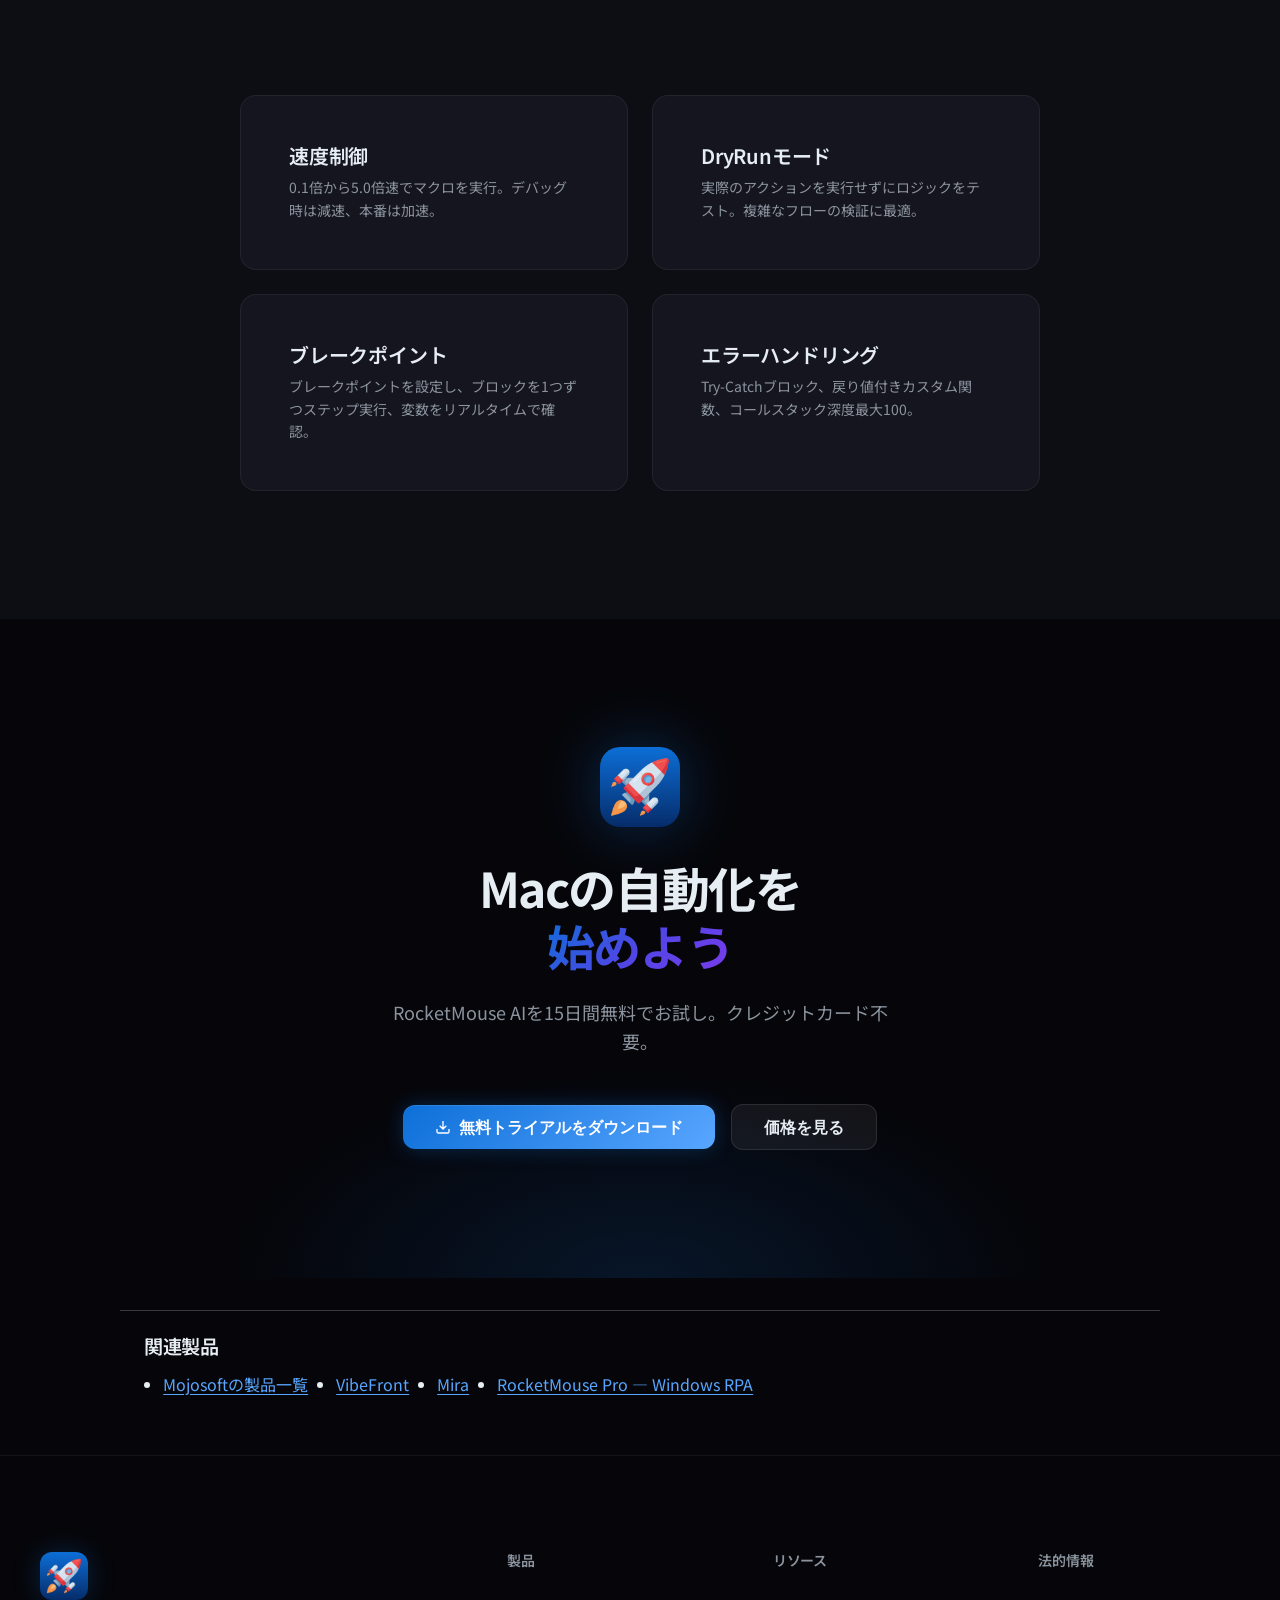
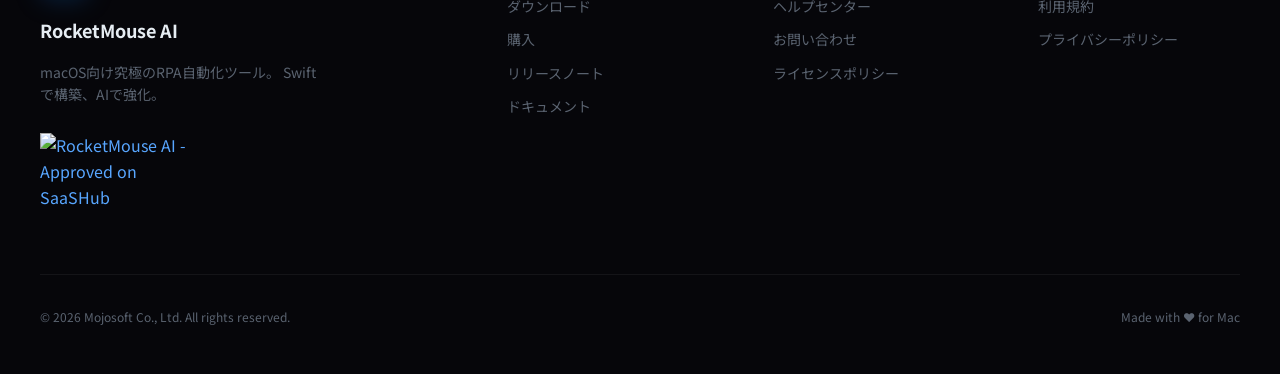
==== commit 06c2768b: "Improve product SEO, canonical URLs and language navigation" ====
--- a/ja/index.html
+++ b/ja/index.html
@@ -3,23 +3,23 @@
 <head>
   <meta charset="UTF-8">
   <meta name="viewport" content="width=device-width, initial-scale=1.0">
-  <title>RocketMouse AI — Mac史上最強のRPAツール</title>
-  <meta name="description" content="macOS向け最強のビジュアルRPA自動化ツール。AI Vision（Computer Use）、Apple Intelligence搭載。196種類の操作で何でも自動化。">
+  <title>RocketMouse AI｜Macの操作自動化・AI搭載RPAツール</title>
+  <meta name="description" content="Macのマウス操作・ブラウザ・Excel作業を自動化するRPAツール。操作の記録・再生、ビジュアルブロック、AIマクロ生成、Computer Useに対応。macOS 14以降で利用でき、15日間の無料試用版があります。">
   <meta name="theme-color" content="#06060a">
-  <link rel="canonical" href="https://mojosoftjp.github.io/rocketmouse/ja/">
-  <link rel="alternate" hreflang="en" href="https://mojosoftjp.github.io/rocketmouse/">
-  <link rel="alternate" hreflang="ja" href="https://mojosoftjp.github.io/rocketmouse/ja/">
-  <meta property="og:title" content="RocketMouse AI — Mac史上最強のRPA自動化ツール">
-  <meta property="og:description" content="Mac向け最強のビジュアルRPA自動化ツール。AI Vision（Computer Use）、Apple Intelligence搭載。196のオペレーションであらゆる作業を自動化。">
+  
+  
+  
+  <meta property="og:title" content="RocketMouse AI｜Macの操作自動化・AI搭載RPAツール">
+  <meta property="og:description" content="Macのマウス操作・ブラウザ・Excel作業を自動化するRPAツール。操作の記録・再生、ビジュアルブロック、AIマクロ生成、Computer Useに対応。macOS 14以降で利用でき、15日間の無料試用版があります。">
   <meta property="og:type" content="website">
-  <meta property="og:url" content="https://mojosoftjp.github.io/rocketmouse/ja/">
-  <meta property="og:image" content="https://mojosoftjp.github.io/rocketmouse/images/og-image.png">
-  <meta property="og:site_name" content="RocketMouse AI">
+  <meta property="og:url" content="https://mojosoftjp.github.io/rocketmouse-mac/ja/">
+  <meta property="og:image" content="https://mojosoftjp.github.io/rocketmouse-mac/images/og-image.png">
+  <meta property="og:site_name" content="Mojosoft">
   <meta property="og:locale" content="ja_JP">
   <meta name="twitter:card" content="summary_large_image">
-  <meta name="twitter:title" content="RocketMouse AI — Mac史上最強のRPA自動化ツール">
-  <meta name="twitter:description" content="Mac向け最強のビジュアルRPA自動化ツール。AI Vision（Computer Use）、Apple Intelligence搭載。196のオペレーションであらゆる作業を自動化。">
-  <meta name="twitter:image" content="https://mojosoftjp.github.io/rocketmouse/images/og-image.png">
+  <meta name="twitter:title" content="RocketMouse AI｜Macの操作自動化・AI搭載RPAツール">
+  <meta name="twitter:description" content="Macのマウス操作・ブラウザ・Excel作業を自動化するRPAツール。操作の記録・再生、ビジュアルブロック、AIマクロ生成、Computer Useに対応。macOS 14以降で利用でき、15日間の無料試用版があります。">
+  <meta name="twitter:image" content="https://mojosoftjp.github.io/rocketmouse-mac/images/og-image.png">
   <link rel="apple-touch-icon" href="../images/app-icon-256.png">
   <link rel="icon" type="image/png" href="../images/app-icon-128.png">
   <link rel="preconnect" href="https://fonts.googleapis.com">
@@ -27,6 +27,78 @@
   <link href="https://fonts.googleapis.com/css2?family=Inter:wght@400;500;600;700;800&family=Noto+Sans+JP:wght@400;500;600;700;800&display=swap" rel="stylesheet">
   <link rel="stylesheet" href="../css/style.css">
   <style>body { font-family: 'Noto Sans JP', 'Inter', -apple-system, BlinkMacSystemFont, sans-serif; }</style>
+  <link rel="canonical" href="https://mojosoftjp.github.io/rocketmouse-mac/ja/">
+  <link rel="alternate" href="https://mojosoftjp.github.io/rocketmouse-mac/ja/" hreflang="ja">
+  <link rel="alternate" href="https://mojosoftjp.github.io/rocketmouse-mac/" hreflang="en">
+  <link rel="alternate" href="https://mojosoftjp.github.io/rocketmouse-mac/" hreflang="x-default">
+  <meta name="robots" content="index, follow, max-image-preview:large">
+  <meta property="og:image:alt" content="RocketMouse AI｜Macの操作自動化・AI搭載RPAツール">
+  <meta name="twitter:image:alt" content="RocketMouse AI｜Macの操作自動化・AI搭載RPAツール">
+  <meta property="og:image:width" content="1200">
+  <meta property="og:image:height" content="630">
+<script type="application/ld+json">
+{
+  "@context": "https://schema.org",
+  "@graph": [
+    {
+      "@type": "SoftwareApplication",
+      "@id": "https://mojosoftjp.github.io/rocketmouse-mac/ja/#software",
+      "name": "RocketMouse AI",
+      "url": "https://mojosoftjp.github.io/rocketmouse-mac/ja/",
+      "description": "Macのマウス操作・ブラウザ・Excel作業を自動化するRPAツール。操作の記録・再生、ビジュアルブロック、AIマクロ生成、Computer Useに対応。macOS 14以降で利用でき、15日間の無料試用版があります。",
+      "image": "https://mojosoftjp.github.io/rocketmouse-mac/images/og-image.png",
+      "operatingSystem": "macOS 14 or later",
+      "applicationCategory": "BusinessApplication",
+      "inLanguage": "ja",
+      "publisher": {
+        "@type": "Organization",
+        "@id": "https://mojosoft.biz/#organization",
+        "name": "Mojosoft",
+        "url": "https://mojosoft.biz/"
+      }
+    },
+    {
+      "@type": "BreadcrumbList",
+      "@id": "https://mojosoftjp.github.io/rocketmouse-mac/ja/#breadcrumb",
+      "itemListElement": [
+        {
+          "@type": "ListItem",
+          "position": 1,
+          "name": "Mojosoft",
+          "item": "https://mojosoft.biz/"
+        },
+        {
+          "@type": "ListItem",
+          "position": 2,
+          "name": "RocketMouse AI",
+          "item": "https://mojosoftjp.github.io/rocketmouse-mac/ja/"
+        }
+      ]
+    },
+    {
+      "@type": "WebPage",
+      "@id": "https://mojosoftjp.github.io/rocketmouse-mac/ja/#webpage",
+      "url": "https://mojosoftjp.github.io/rocketmouse-mac/ja/",
+      "name": "RocketMouse AI｜Macの操作自動化・AI搭載RPAツール",
+      "inLanguage": "ja",
+      "mainEntity": {
+        "@id": "https://mojosoftjp.github.io/rocketmouse-mac/ja/#software"
+      },
+      "breadcrumb": {
+        "@id": "https://mojosoftjp.github.io/rocketmouse-mac/ja/#breadcrumb"
+      }
+    }
+  ]
+}
+</script>
+<style id="seo-navigation-style">
+.seo-navigation{max-width:1040px;margin:32px auto;padding:24px;line-height:1.8;border-top:1px solid #8886}
+.seo-navigation h2{font-size:1.2rem;margin:0 0 12px}.seo-navigation ul{padding-left:1.2em;display:flex;flex-wrap:wrap;gap:8px 28px}
+.seo-navigation a{text-decoration:underline;text-underline-offset:3px}.seo-navigation details{padding:12px 0;border-bottom:1px solid #8884}
+.seo-navigation summary{cursor:pointer;font-weight:600}.seo-navigation p{margin:10px 0}.seo-product-label{display:block;font-size:.35em;line-height:1.5;margin-bottom:.6em;letter-spacing:0}
+.seo-table-scroll{max-width:100%;overflow-x:auto;margin:16px 0}code{overflow-wrap:anywhere;word-break:break-word}
+@media(prefers-reduced-motion:reduce){.fade-in,.reveal,.reveal-scale,.rv{opacity:1!important;transform:none!important;animation:none!important;transition:none!important}}
+</style><noscript><style>.fade-in,.reveal,.reveal-scale,.rv{opacity:1!important;transform:none!important}</style></noscript>
 </head>
 <body>
 
@@ -34,7 +106,7 @@
   <nav class="nav" role="navigation" aria-label="Main navigation">
     <div class="nav__inner">
       <a href="index.html" class="nav__brand">
-        <img src="../images/app-icon-128.png" alt="RocketMouse AI" width="32" height="32">
+        <img src="../images/app-icon-128.png" alt="RocketMouse AI" width="32" height="32" decoding="async">
         <span>RocketMouse AI</span>
       </a>
 
@@ -87,7 +159,7 @@
       <!-- App Icon with glow -->
       <div class="hero-icon reveal">
         <div class="hero-icon__glow"></div>
-        <img src="../images/app-icon.png" alt="RocketMouse AI" class="hero-icon__img" width="140" height="140">
+        <img src="../images/app-icon.png" alt="RocketMouse AI" class="hero-icon__img" width="140" height="140" decoding="async">
       </div>
 
       <div class="hero__badge reveal reveal-delay-1">
@@ -97,7 +169,7 @@
         </span>
       </div>
 
-      <h1 class="hero__title reveal reveal-delay-2" style="font-size: clamp(2.6rem, 6.5vw, 5rem);">
+      <h1 class="hero__title reveal reveal-delay-2" style="font-size: clamp(2.6rem, 6.5vw, 5rem);"><span class="seo-product-label">RocketMouse AI</span>
         <span class="line">AIが画面を見て</span>
         <span class="line"><span class="text-gradient">すべてを自動化</span></span>
       </h1>
@@ -145,7 +217,7 @@
     <div class="hero__window reveal-scale reveal-delay-3">
       <div class="window-frame">
         <div class="window-frame__body" style="padding: 0; overflow: hidden;">
-          <img src="../images/screenshot-hero.jpg" alt="RocketMouse AI — Webスクレイピングマクロ（AI、ブラウザ、Excel、フロー制御ブロック搭載）" width="1920" height="1235" style="display: block; width: 100%; height: auto; border-radius: 0 0 12px 12px;">
+          <img src="../images/screenshot-hero.jpg" alt="RocketMouse AI — Webスクレイピングマクロ（AI、ブラウザ、Excel、フロー制御ブロック搭載）" width="1920" height="1235" style="display: block; width: 100%; height: auto; border-radius: 0 0 12px 12px;" decoding="async">
         </div>
       </div>
     </div>
@@ -486,7 +558,7 @@
     </div>
 
     <div class="comparison-table-wrapper">
-    <table class="comparison-table reveal">
+    <div class="seo-table-scroll" role="region" tabindex="0" aria-label="製品仕様・比較表"><table class="comparison-table reveal">
       <thead>
         <tr>
           <th></th>
@@ -557,7 +629,7 @@
           <td class="highlight-col"><span class="check">&#x2705;</span> 録画・説明・構築</td>
         </tr>
       </tbody>
-    </table>
+    </table></div>
     </div>
   </section>
 
@@ -875,7 +947,7 @@
 
   <!-- ========== CTA ========== -->
   <section class="cta-section">
-    <img src="../images/app-icon.png" alt="" class="cta-icon reveal" width="80" height="80">
+    <img src="../images/app-icon.png" alt="" class="cta-icon reveal" width="80" height="80" decoding="async">
     <h2 class="cta__title reveal reveal-delay-1">
       Macの自動化を<br><span class="text-gradient">始めよう</span>
     </h2>
@@ -895,10 +967,11 @@
 
 
   <!-- ========== FOOTER ========== -->
-  <footer class="footer">
+  <nav class="seo-navigation" aria-label="関連製品"><h2>関連製品</h2><ul><li><a href="https://mojosoft.biz/#products">Mojosoftの製品一覧</a></li><li><a href="https://mojosoftjp.github.io/vibefront/ja/">VibeFront</a></li><li><a href="https://mojosoftjp.github.io/mira-ai/">Mira</a></li><li><a href="https://mojosoft.biz/products/rocketmousepro/">RocketMouse Pro — Windows RPA</a></li></ul></nav>
+<footer class="footer">
     <div class="footer__inner">
       <div class="footer__brand">
-        <img src="../images/app-icon-128.png" alt="RocketMouse AI" class="footer__brand-icon" width="48" height="48">
+        <img src="../images/app-icon-128.png" alt="RocketMouse AI" class="footer__brand-icon" width="48" height="48" decoding="async">
         <div class="footer__brand-name">
           RocketMouse AI
         </div>
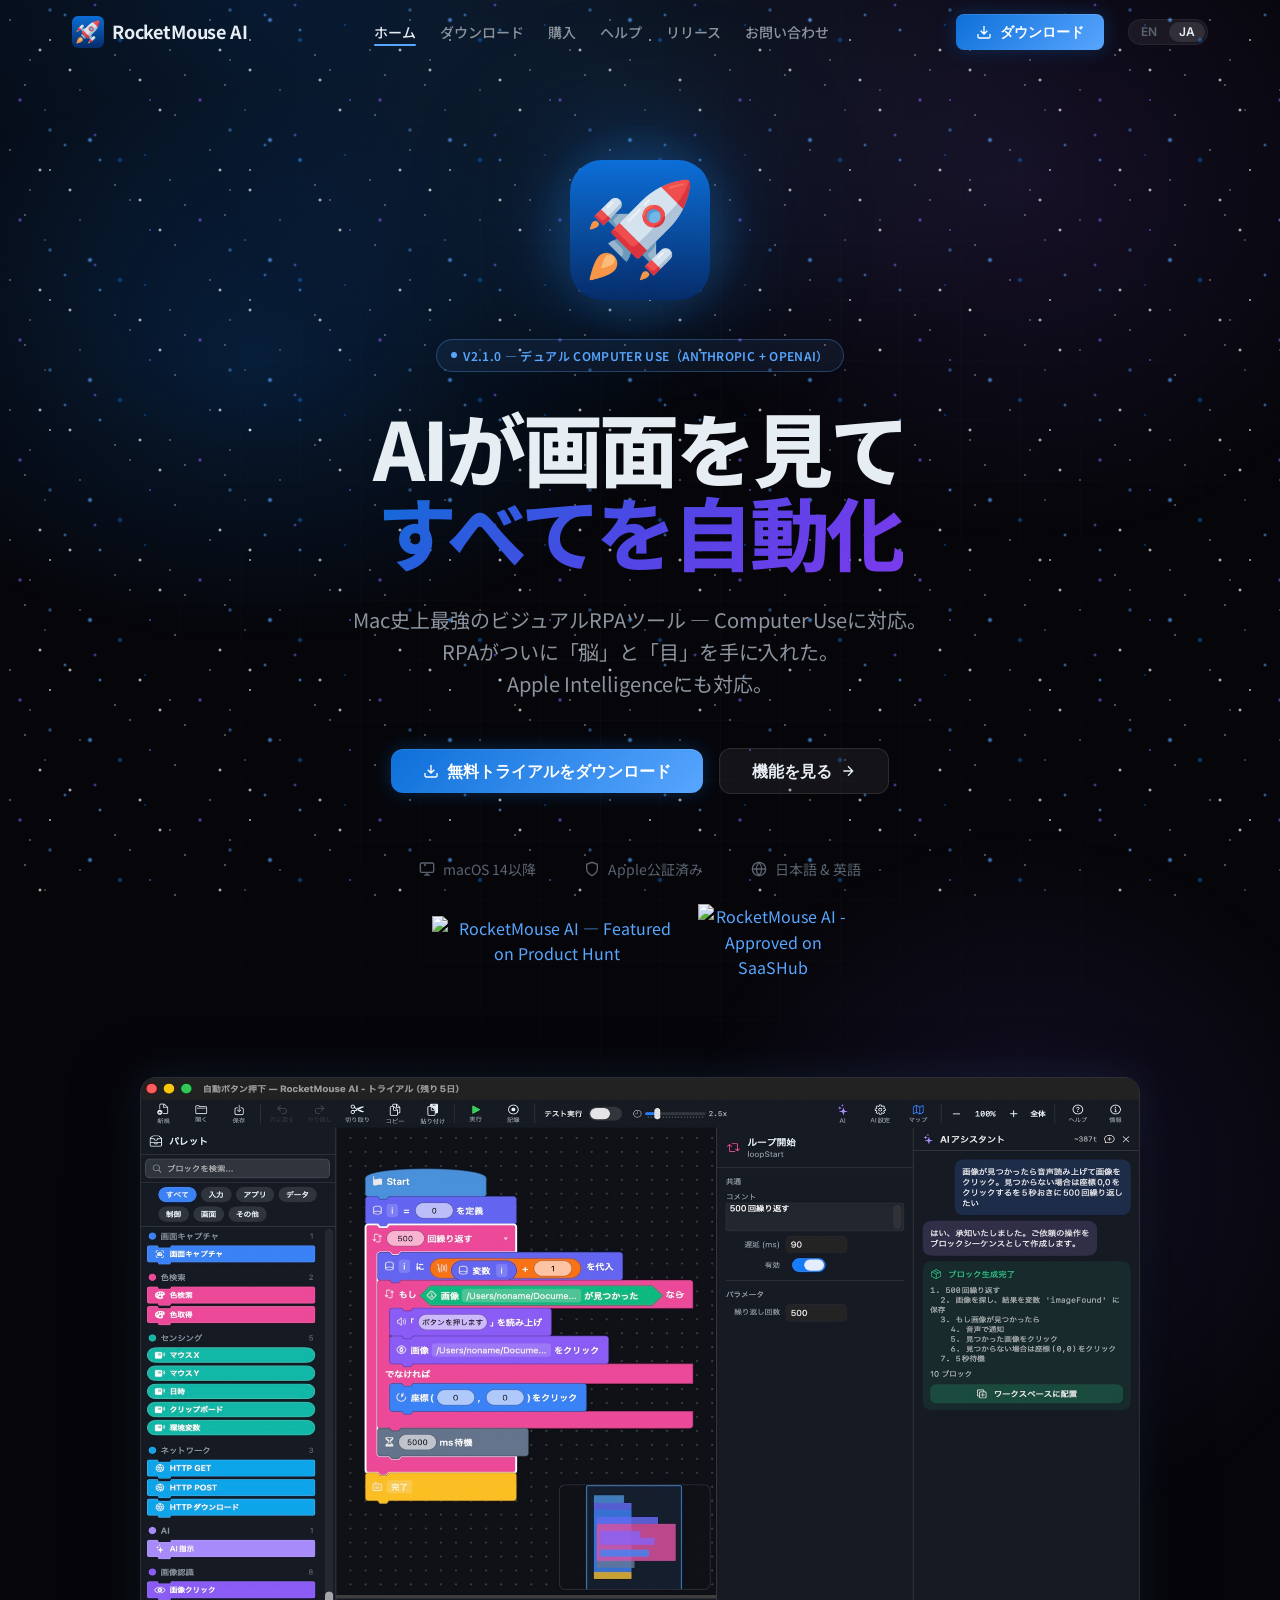
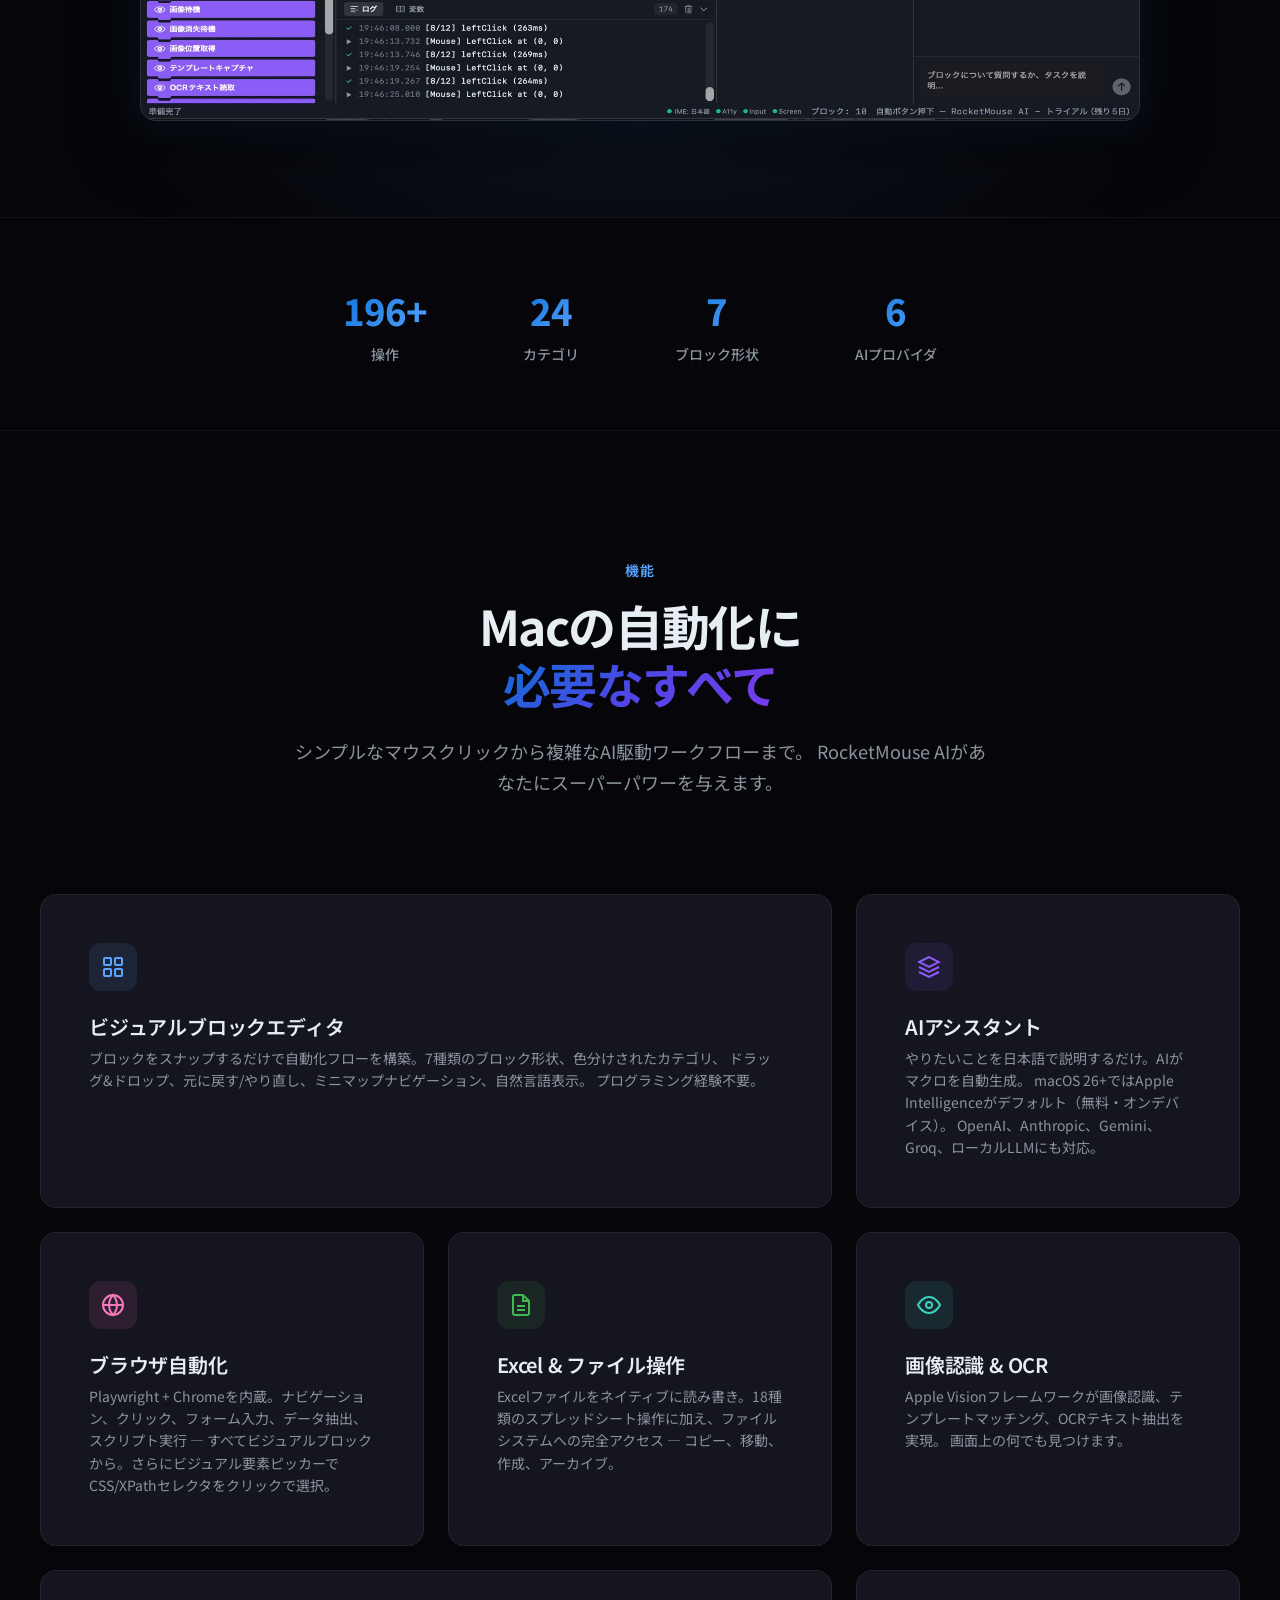
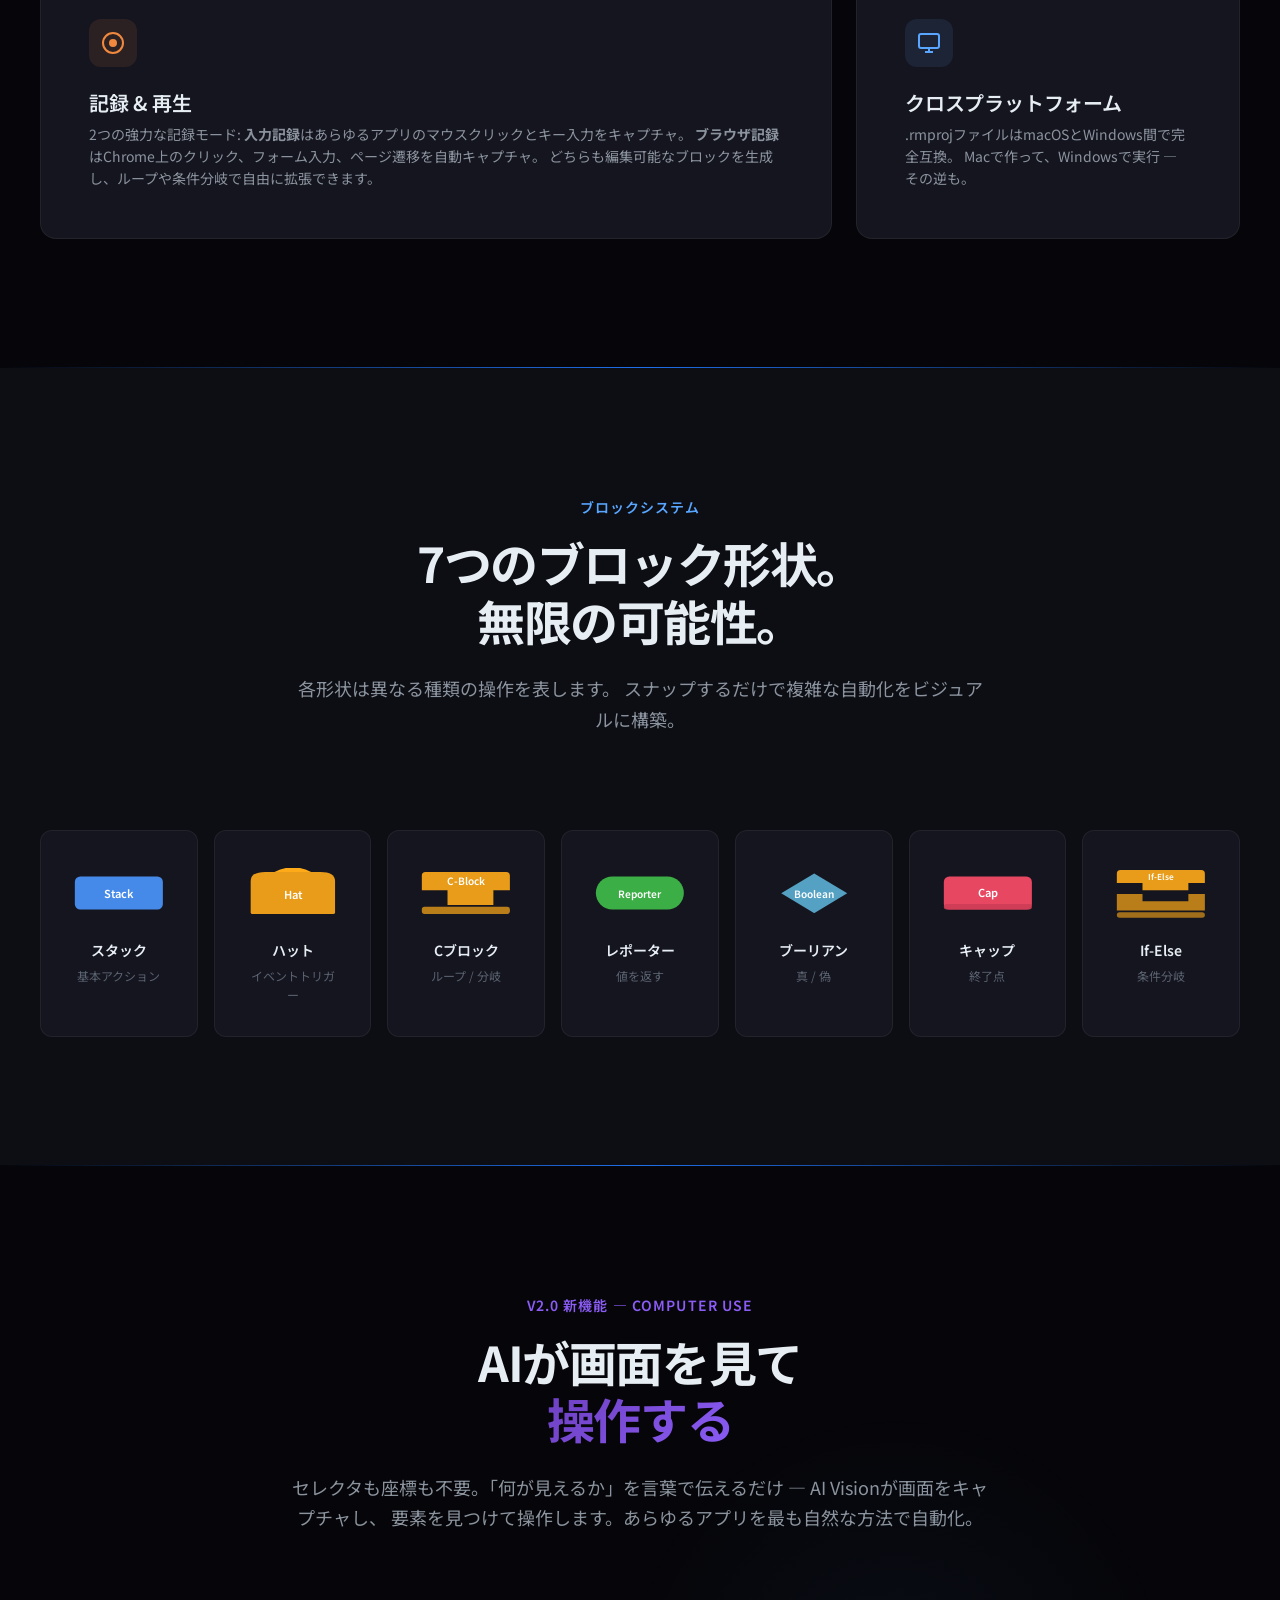
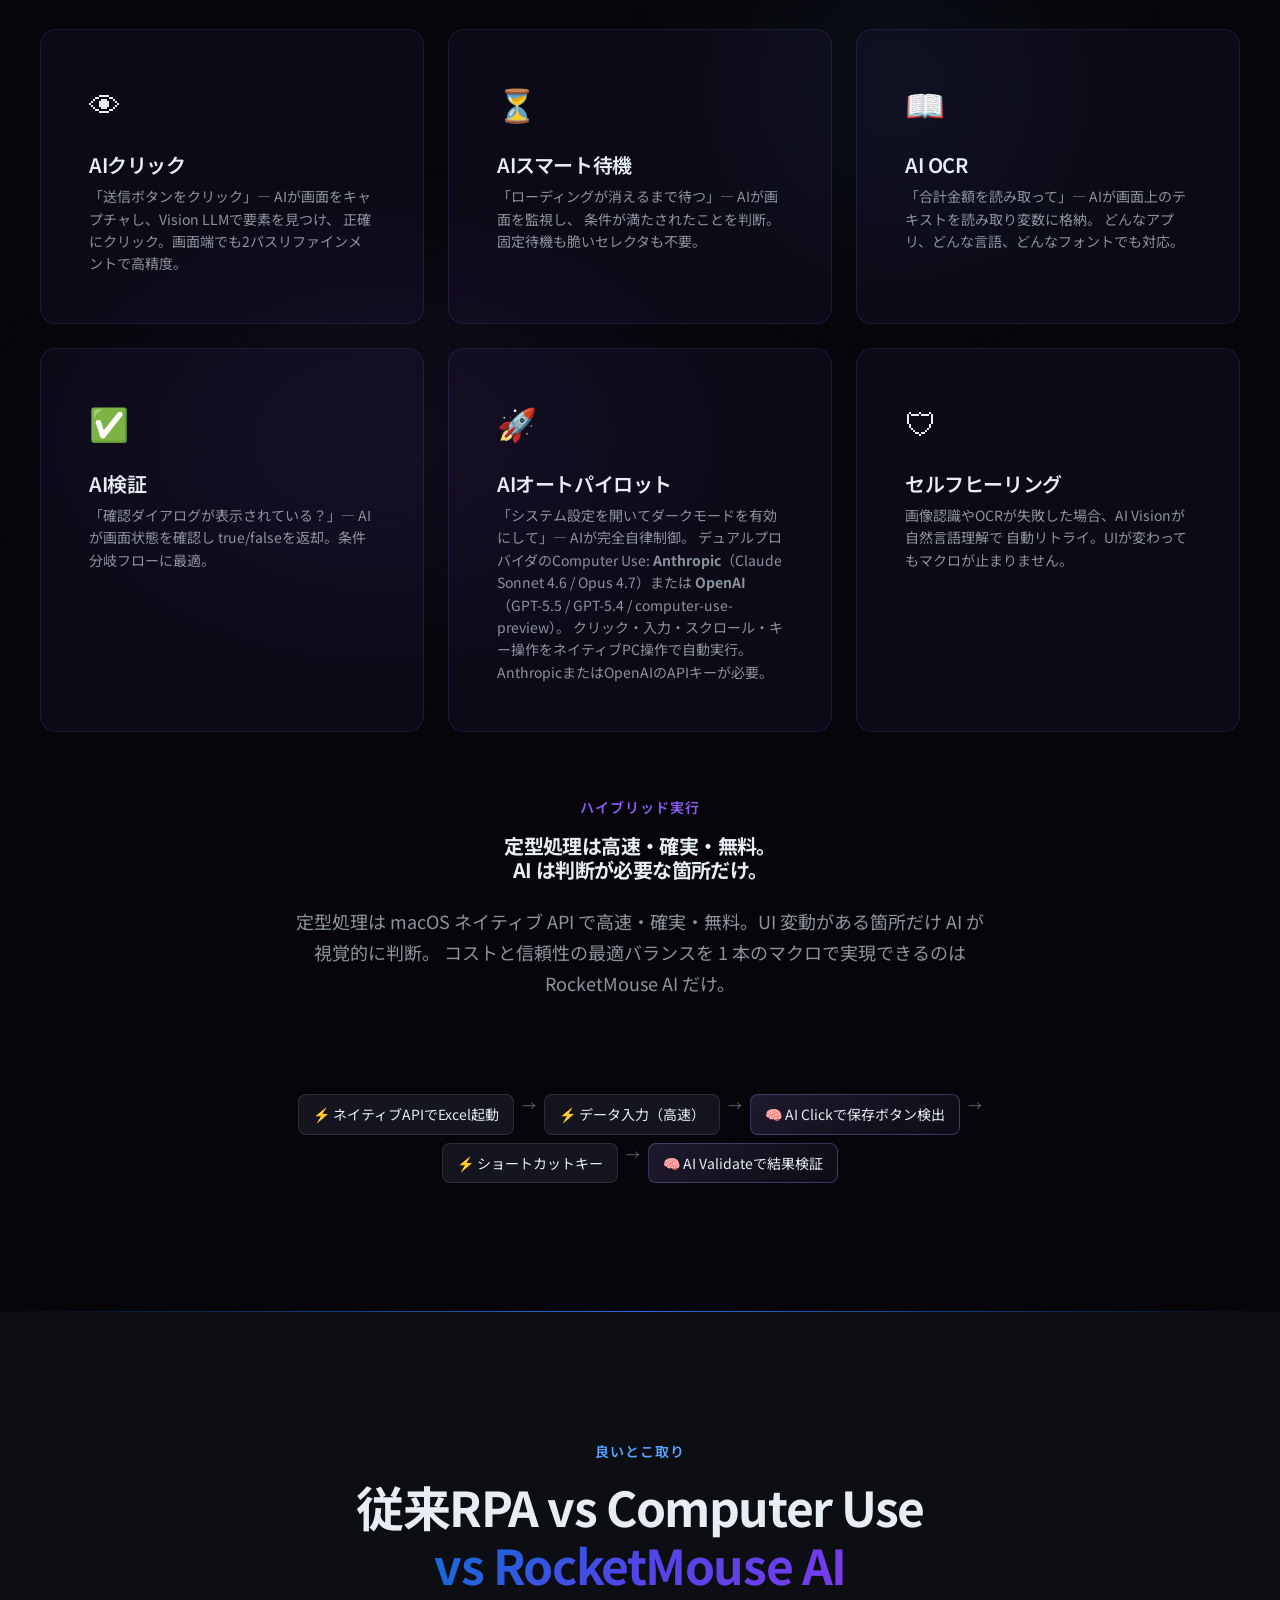
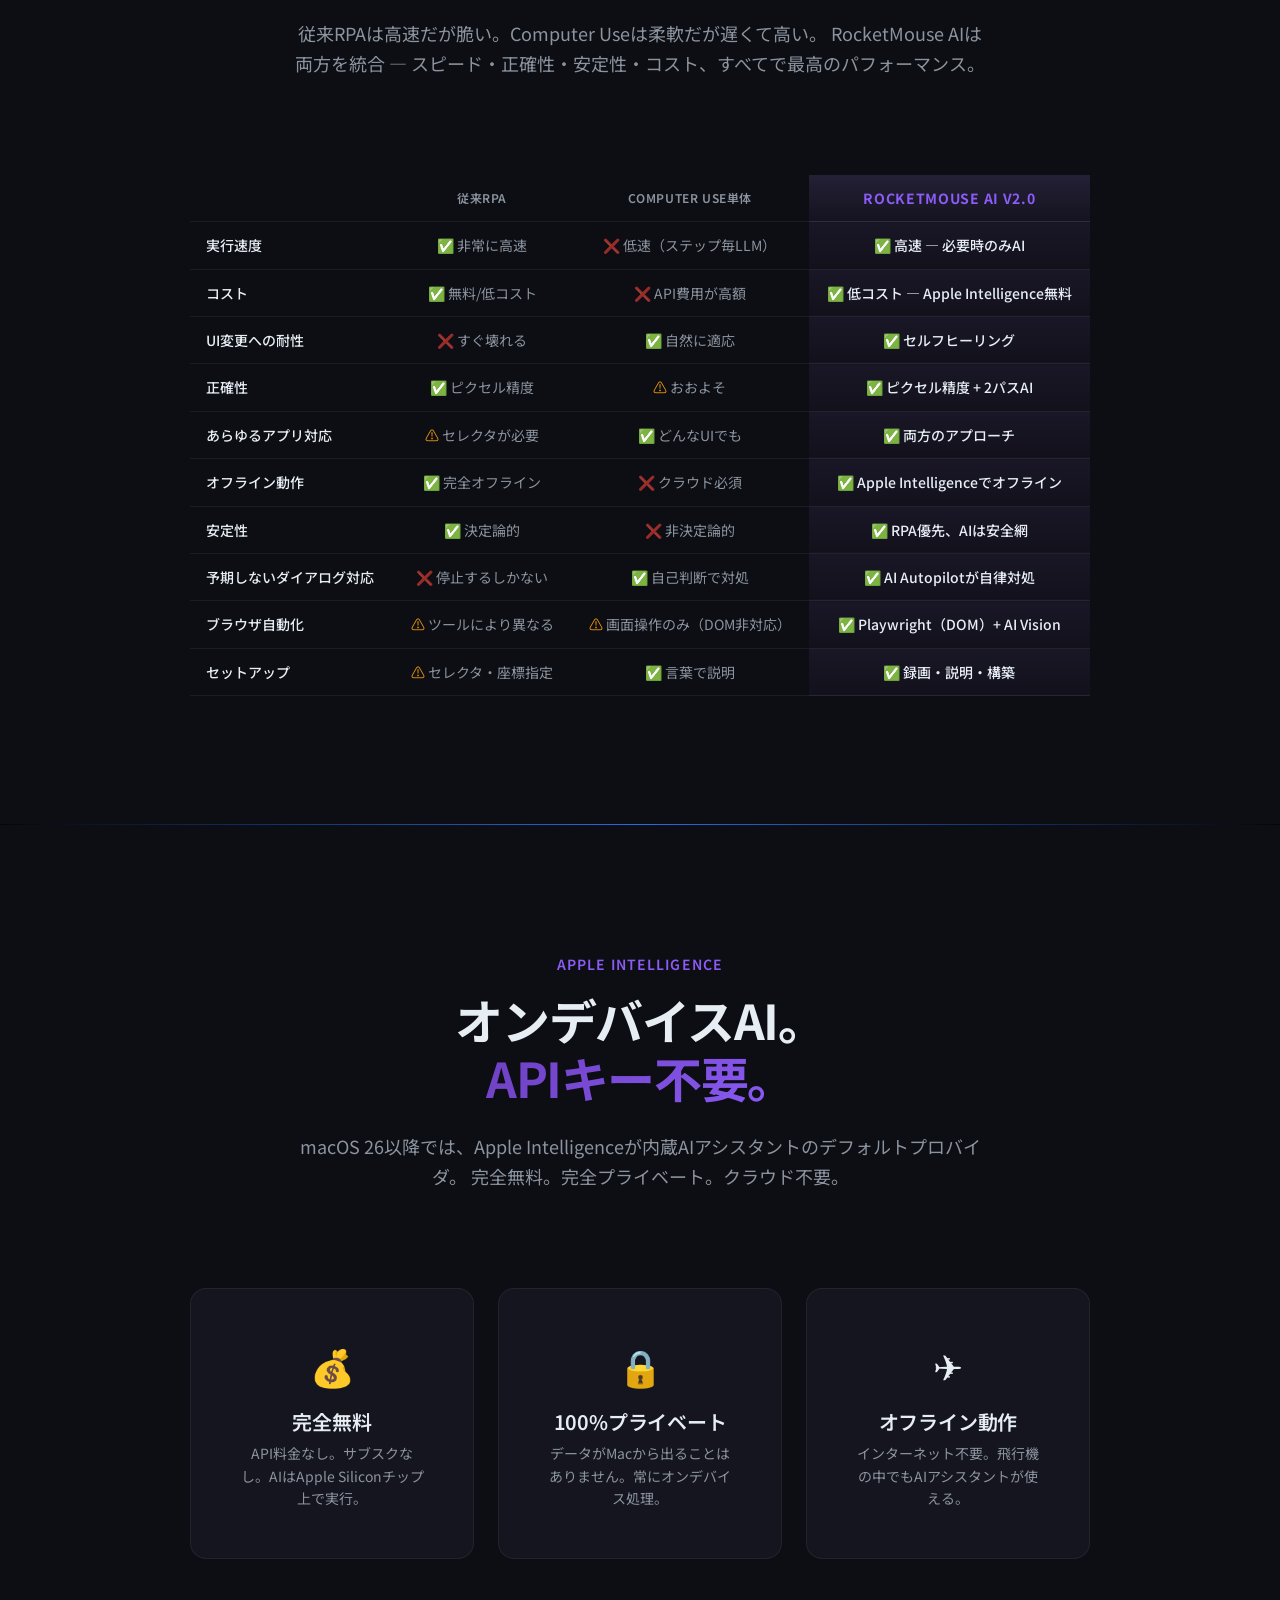
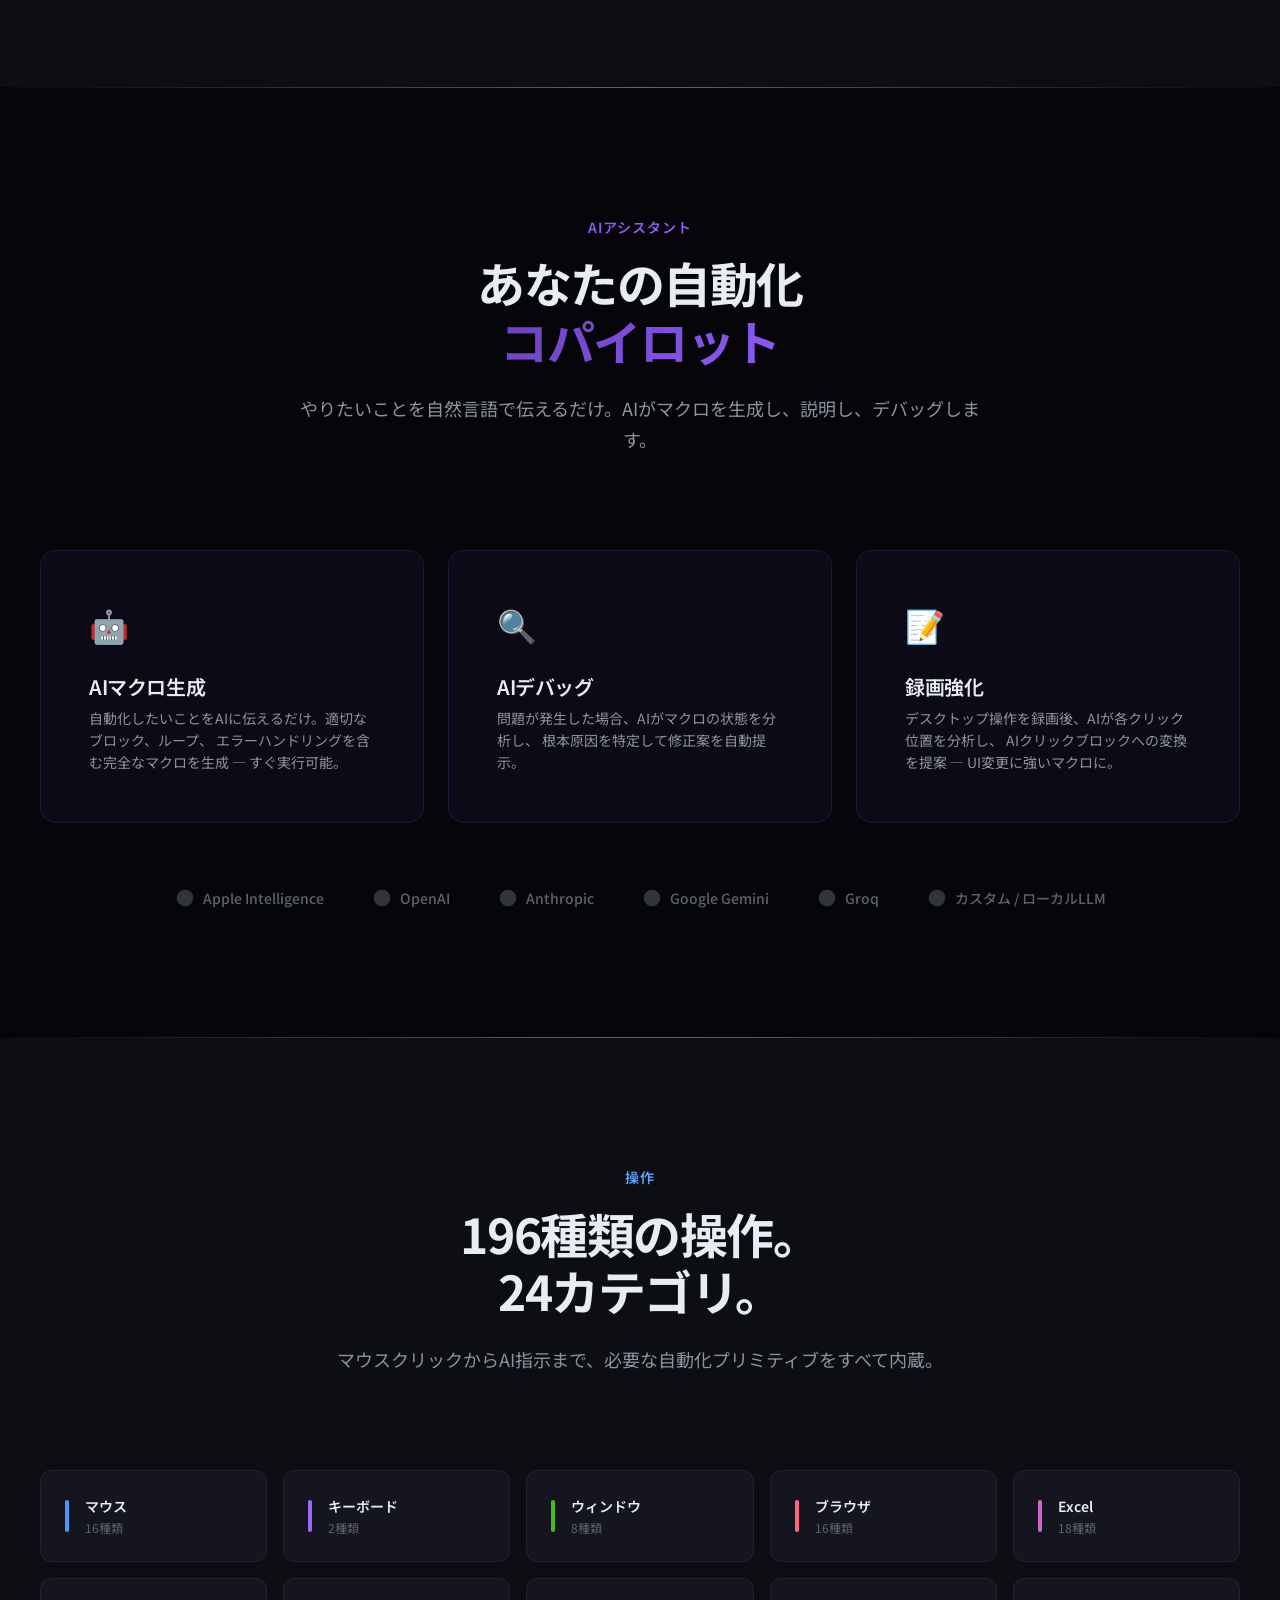
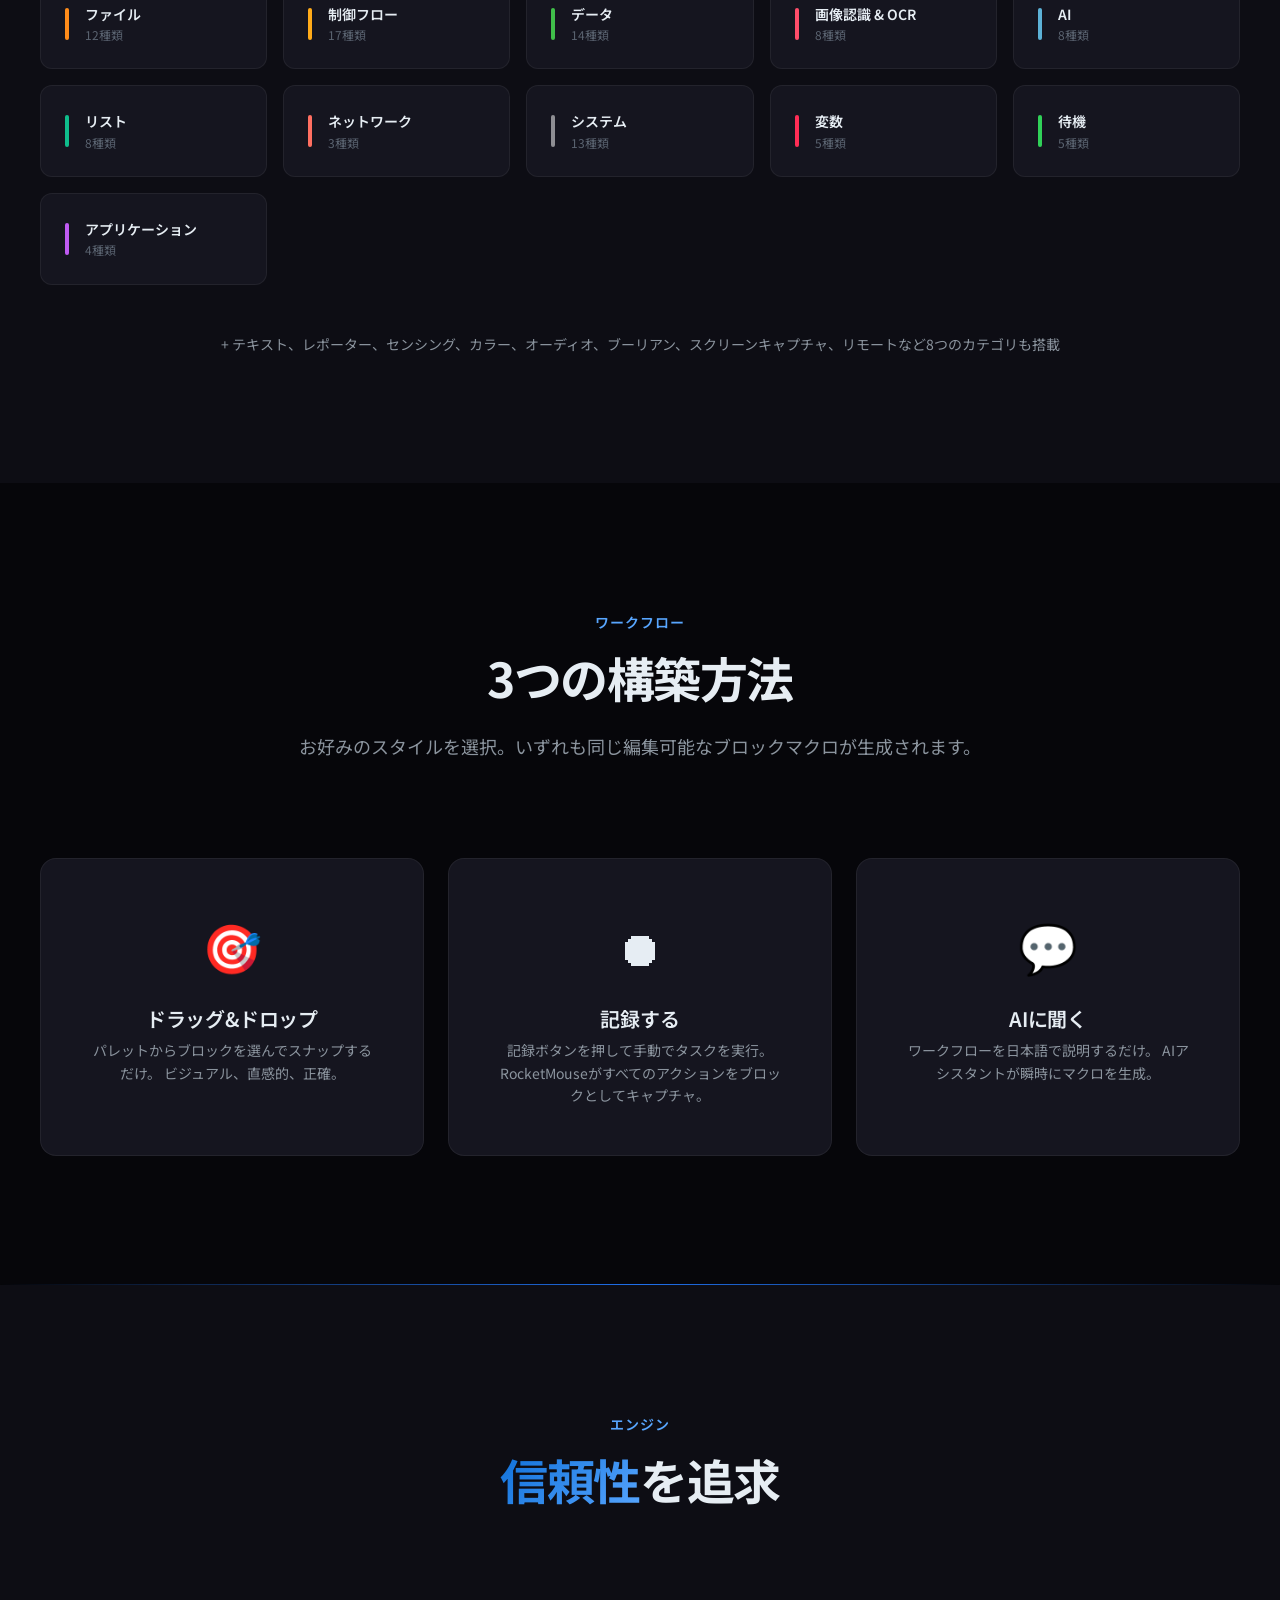
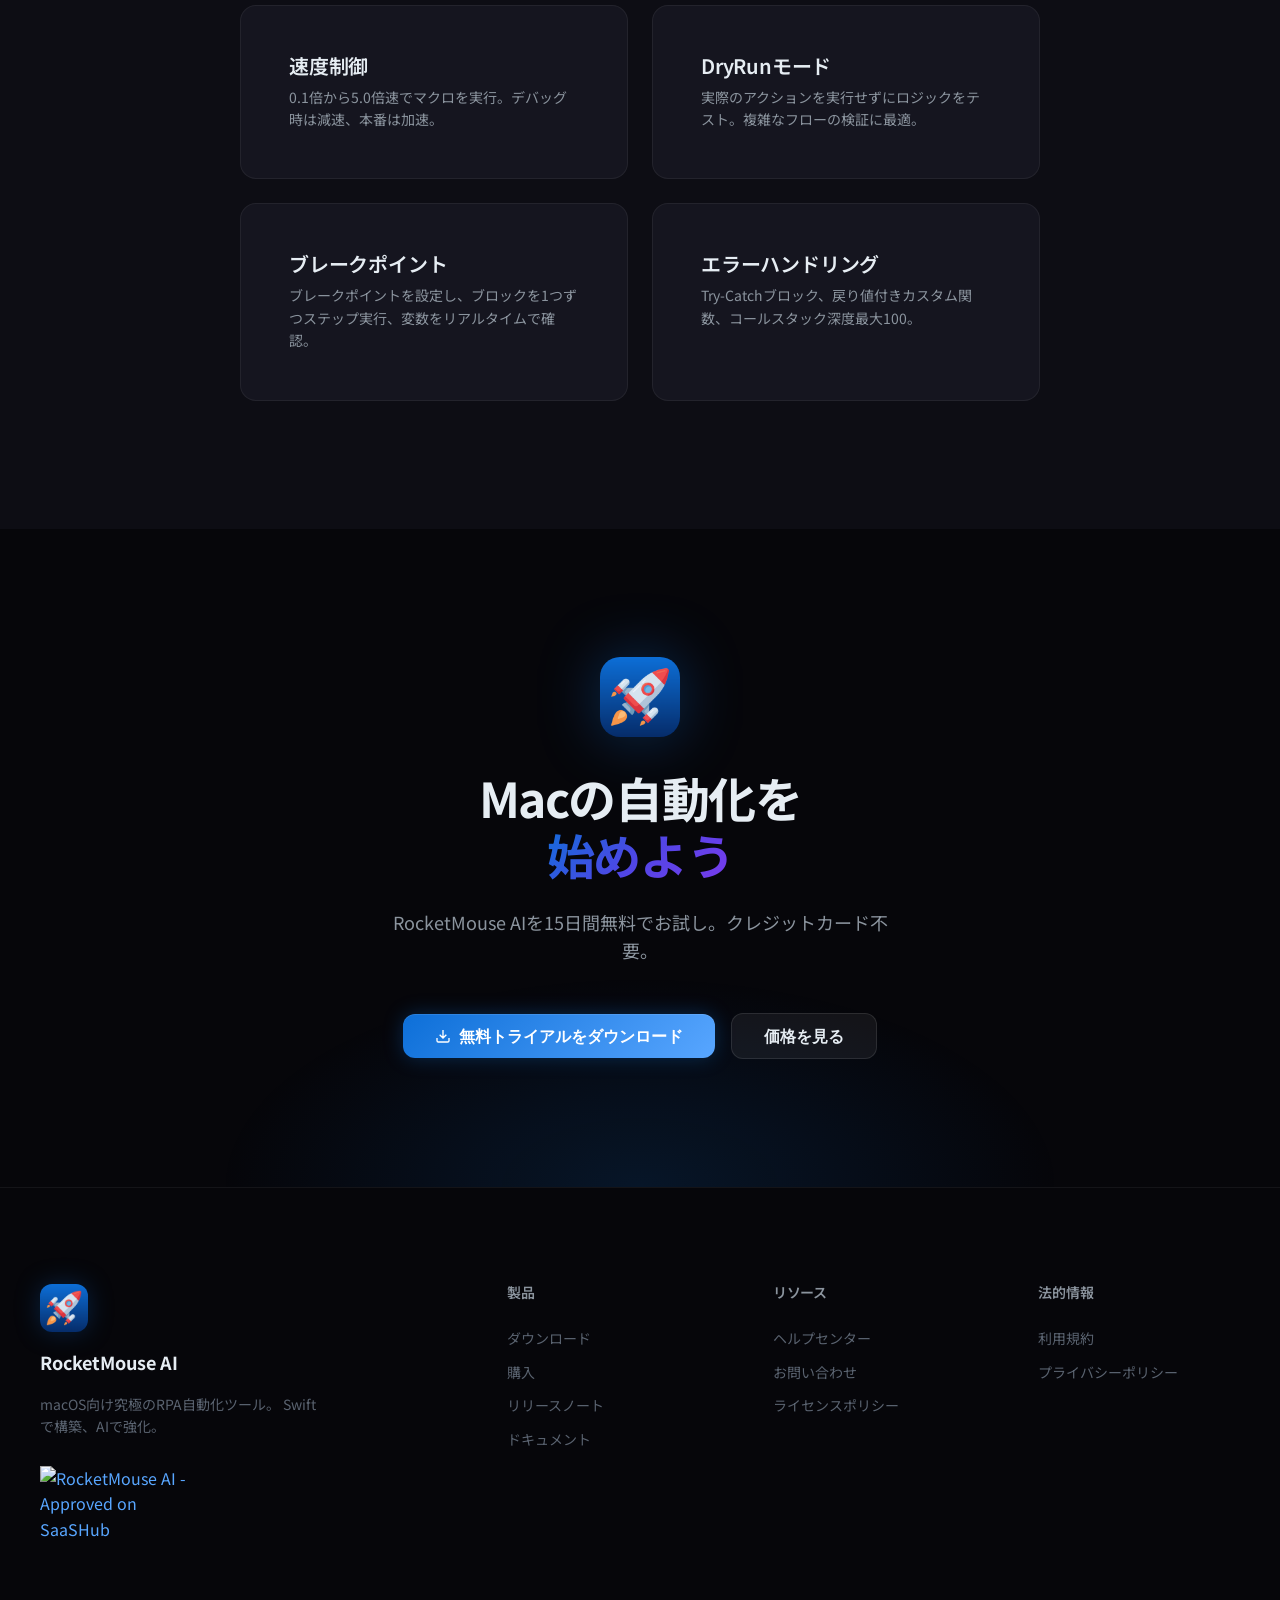
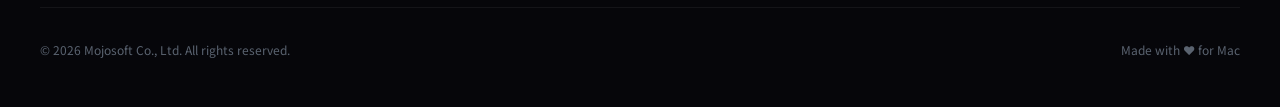
==== commit 57051b75: "Restore original images and presentation; retain SEO metadata" ====
--- a/ja/index.html
+++ b/ja/index.html
@@ -91,14 +91,6 @@
   ]
 }
 </script>
-<style id="seo-navigation-style">
-.seo-navigation{max-width:1040px;margin:32px auto;padding:24px;line-height:1.8;border-top:1px solid #8886}
-.seo-navigation h2{font-size:1.2rem;margin:0 0 12px}.seo-navigation ul{padding-left:1.2em;display:flex;flex-wrap:wrap;gap:8px 28px}
-.seo-navigation a{text-decoration:underline;text-underline-offset:3px}.seo-navigation details{padding:12px 0;border-bottom:1px solid #8884}
-.seo-navigation summary{cursor:pointer;font-weight:600}.seo-navigation p{margin:10px 0}.seo-product-label{display:block;font-size:.35em;line-height:1.5;margin-bottom:.6em;letter-spacing:0}
-.seo-table-scroll{max-width:100%;overflow-x:auto;margin:16px 0}code{overflow-wrap:anywhere;word-break:break-word}
-@media(prefers-reduced-motion:reduce){.fade-in,.reveal,.reveal-scale,.rv{opacity:1!important;transform:none!important;animation:none!important;transition:none!important}}
-</style><noscript><style>.fade-in,.reveal,.reveal-scale,.rv{opacity:1!important;transform:none!important}</style></noscript>
 </head>
 <body>
 
@@ -106,7 +98,7 @@
   <nav class="nav" role="navigation" aria-label="Main navigation">
     <div class="nav__inner">
       <a href="index.html" class="nav__brand">
-        <img src="../images/app-icon-128.png" alt="RocketMouse AI" width="32" height="32" decoding="async">
+        <img src="../images/app-icon-128.png" alt="RocketMouse AI" width="32" height="32">
         <span>RocketMouse AI</span>
       </a>
 
@@ -159,7 +151,7 @@
       <!-- App Icon with glow -->
       <div class="hero-icon reveal">
         <div class="hero-icon__glow"></div>
-        <img src="../images/app-icon.png" alt="RocketMouse AI" class="hero-icon__img" width="140" height="140" decoding="async">
+        <img src="../images/app-icon.png" alt="RocketMouse AI" class="hero-icon__img" width="140" height="140">
       </div>
 
       <div class="hero__badge reveal reveal-delay-1">
@@ -169,7 +161,7 @@
         </span>
       </div>
 
-      <h1 class="hero__title reveal reveal-delay-2" style="font-size: clamp(2.6rem, 6.5vw, 5rem);"><span class="seo-product-label">RocketMouse AI</span>
+      <h1 class="hero__title reveal reveal-delay-2" style="font-size: clamp(2.6rem, 6.5vw, 5rem);">
         <span class="line">AIが画面を見て</span>
         <span class="line"><span class="text-gradient">すべてを自動化</span></span>
       </h1>
@@ -217,7 +209,7 @@
     <div class="hero__window reveal-scale reveal-delay-3">
       <div class="window-frame">
         <div class="window-frame__body" style="padding: 0; overflow: hidden;">
-          <img src="../images/screenshot-hero.jpg" alt="RocketMouse AI — Webスクレイピングマクロ（AI、ブラウザ、Excel、フロー制御ブロック搭載）" width="1920" height="1235" style="display: block; width: 100%; height: auto; border-radius: 0 0 12px 12px;" decoding="async">
+          <img src="../images/screenshot-hero.jpg" alt="RocketMouse AI — Webスクレイピングマクロ（AI、ブラウザ、Excel、フロー制御ブロック搭載）" width="1920" height="1235" style="display: block; width: 100%; height: auto; border-radius: 0 0 12px 12px;">
         </div>
       </div>
     </div>
@@ -558,7 +550,7 @@
     </div>
 
     <div class="comparison-table-wrapper">
-    <div class="seo-table-scroll" role="region" tabindex="0" aria-label="製品仕様・比較表"><table class="comparison-table reveal">
+    <table class="comparison-table reveal">
       <thead>
         <tr>
           <th></th>
@@ -629,7 +621,7 @@
           <td class="highlight-col"><span class="check">&#x2705;</span> 録画・説明・構築</td>
         </tr>
       </tbody>
-    </table></div>
+    </table>
     </div>
   </section>
 
@@ -947,7 +939,7 @@
 
   <!-- ========== CTA ========== -->
   <section class="cta-section">
-    <img src="../images/app-icon.png" alt="" class="cta-icon reveal" width="80" height="80" decoding="async">
+    <img src="../images/app-icon.png" alt="" class="cta-icon reveal" width="80" height="80">
     <h2 class="cta__title reveal reveal-delay-1">
       Macの自動化を<br><span class="text-gradient">始めよう</span>
     </h2>
@@ -967,11 +959,10 @@
 
 
   <!-- ========== FOOTER ========== -->
-  <nav class="seo-navigation" aria-label="関連製品"><h2>関連製品</h2><ul><li><a href="https://mojosoft.biz/#products">Mojosoftの製品一覧</a></li><li><a href="https://mojosoftjp.github.io/vibefront/ja/">VibeFront</a></li><li><a href="https://mojosoftjp.github.io/mira-ai/">Mira</a></li><li><a href="https://mojosoft.biz/products/rocketmousepro/">RocketMouse Pro — Windows RPA</a></li></ul></nav>
-<footer class="footer">
+  <footer class="footer">
     <div class="footer__inner">
       <div class="footer__brand">
-        <img src="../images/app-icon-128.png" alt="RocketMouse AI" class="footer__brand-icon" width="48" height="48" decoding="async">
+        <img src="../images/app-icon-128.png" alt="RocketMouse AI" class="footer__brand-icon" width="48" height="48">
         <div class="footer__brand-name">
           RocketMouse AI
         </div>
